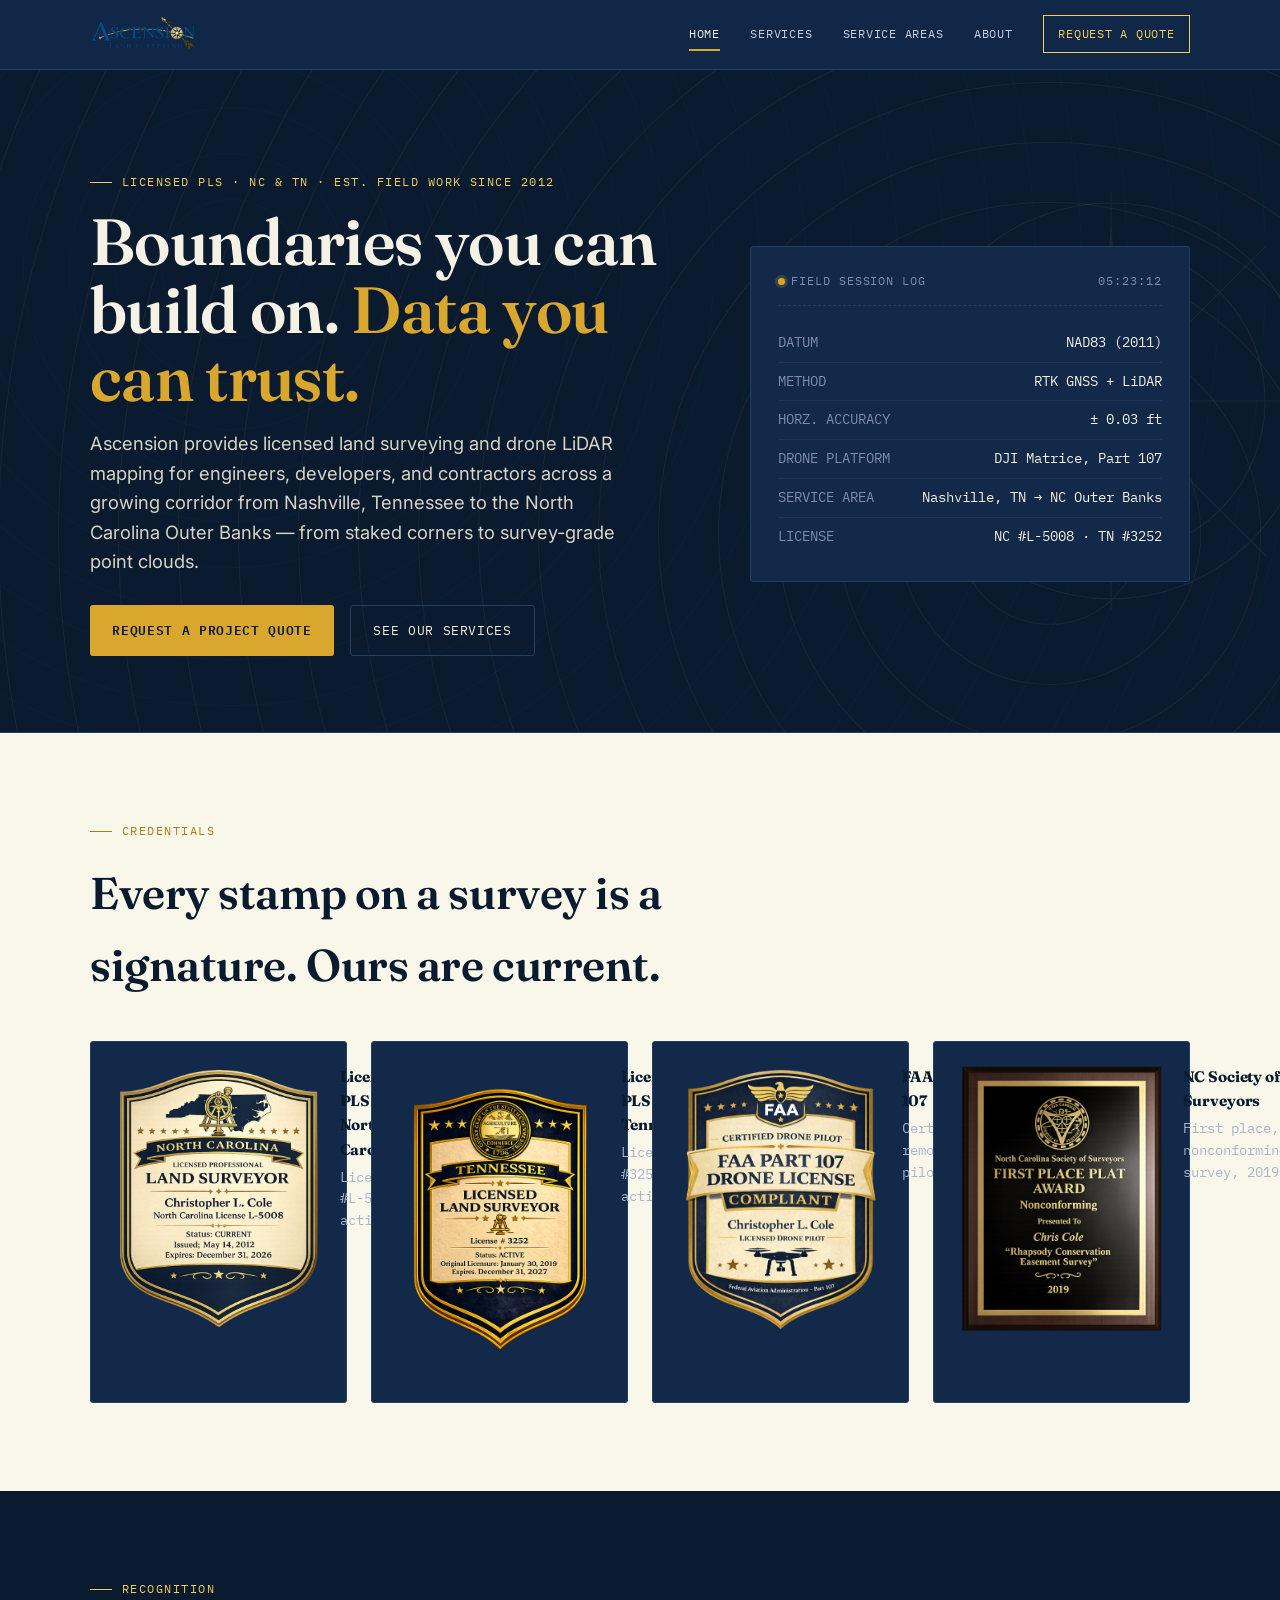
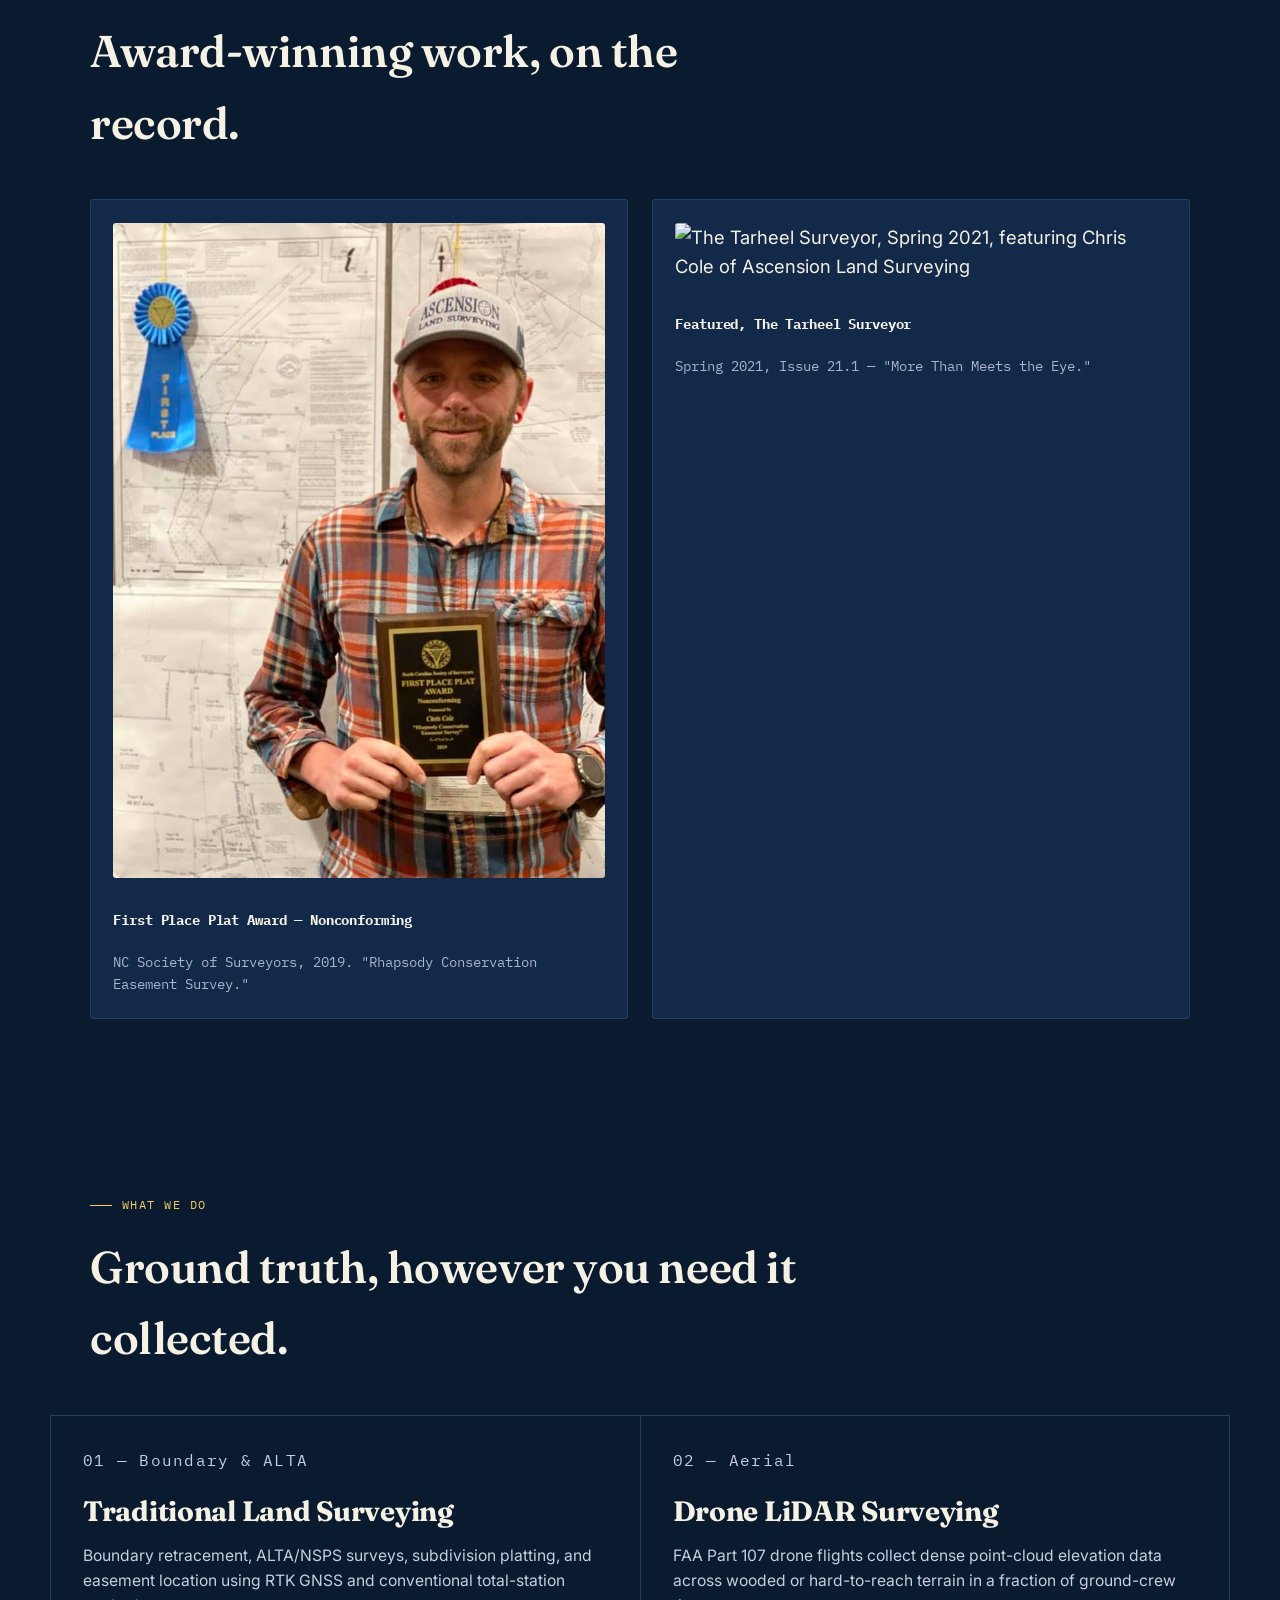
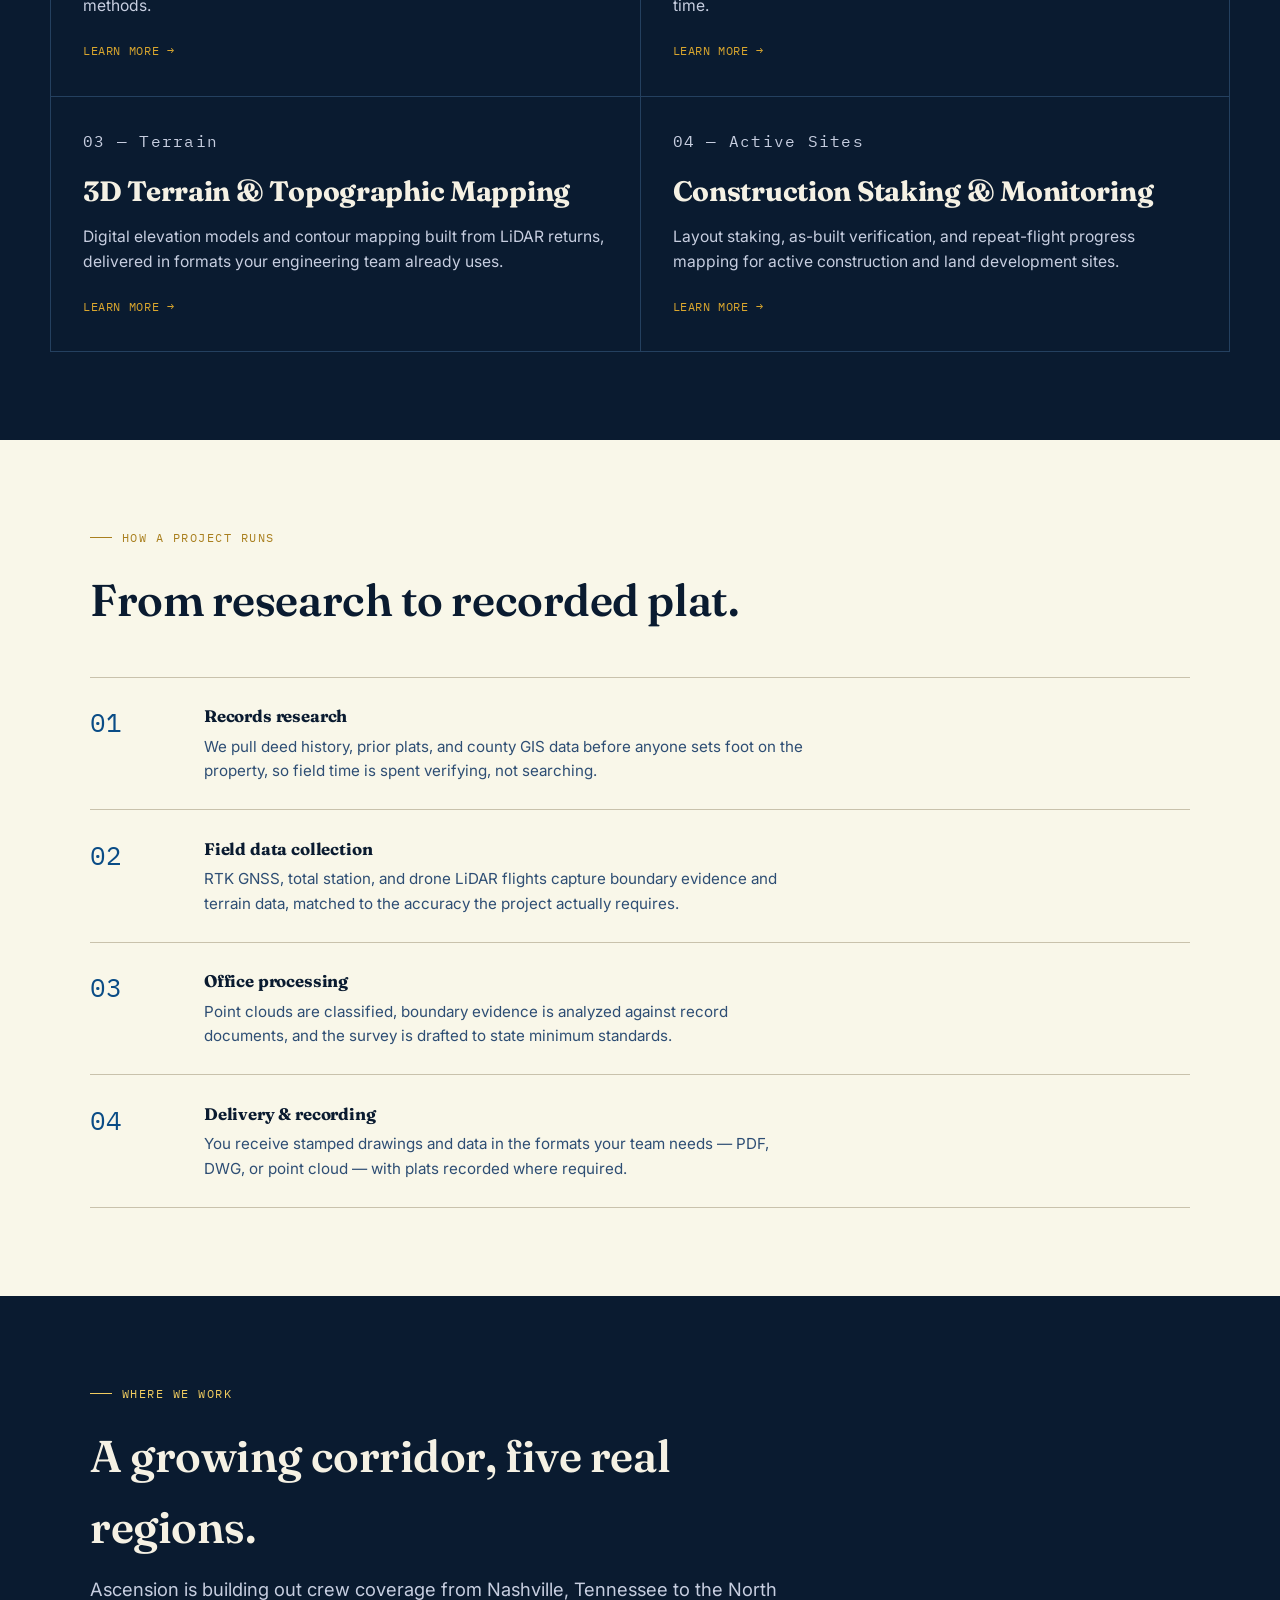
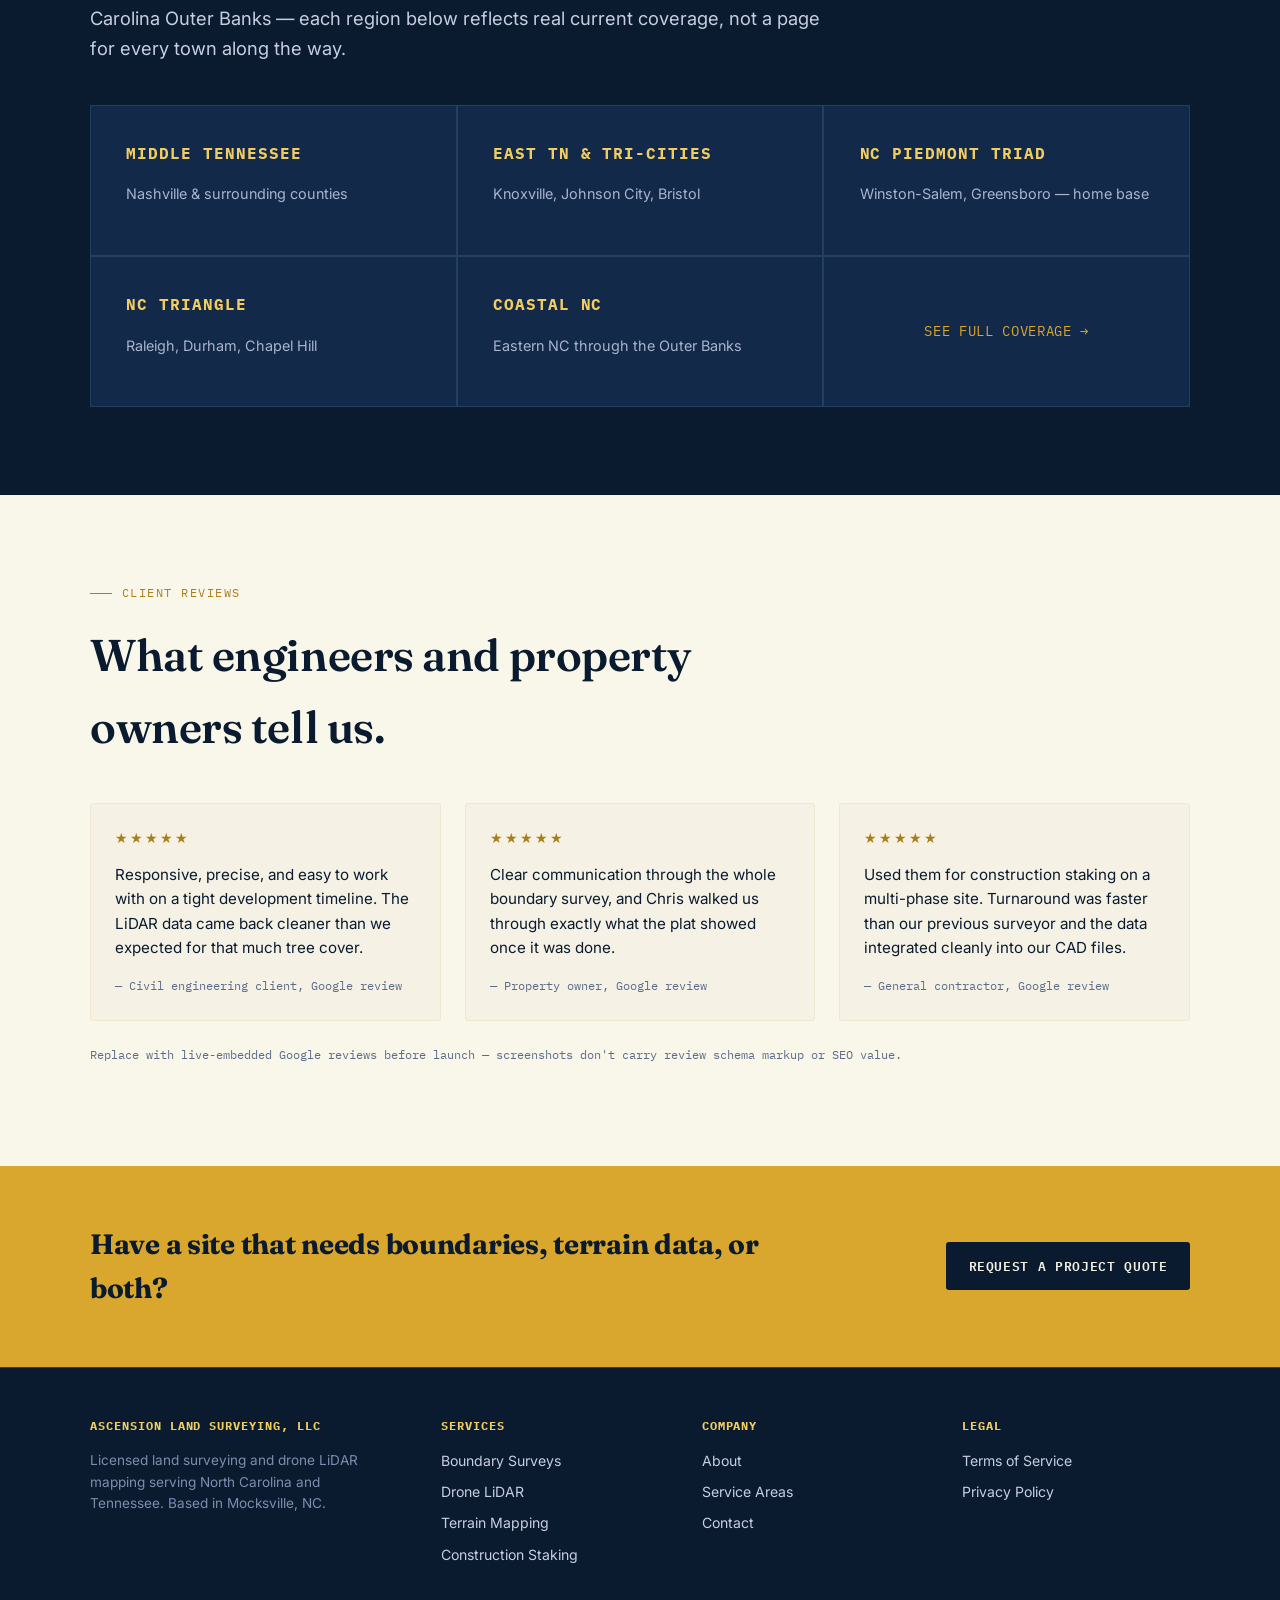
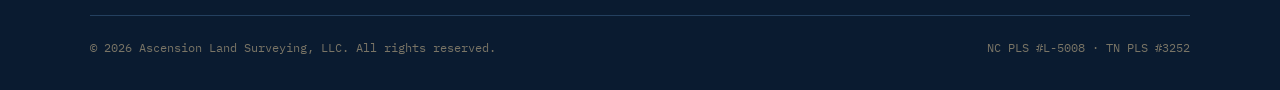
==== index.html @ af7fd388 "Update credential card structure and images" ====
<!DOCTYPE html>
<html lang="en">
<head>
<meta charset="UTF-8">
<meta name="viewport" content="width=device-width, initial-scale=1.0">
<title>Ascension Land Surveying | Licensed Land Surveying &amp; Drone LiDAR Mapping | Nashville to the NC Outer Banks</title>
<meta name="description" content="Licensed land surveying and drone LiDAR mapping across a growing corridor from Nashville, TN to the North Carolina Outer Banks. Boundary surveys, topographic surveys, and construction staking.">
<link rel="canonical" href="https://www.ascension-landsurveying.com/">
<meta property="og:title" content="Ascension Land Surveying">
<meta property="og:description" content="Licensed land surveying and drone LiDAR mapping serving North Carolina and Tennessee.">
<meta property="og:type" content="website">
<link rel="preconnect" href="https://fonts.googleapis.com">
<link href="https://fonts.googleapis.com/css2?family=Fraunces:ital,opsz,wght@0,9..144,500;0,9..144,600;0,9..144,700;1,9..144,500&family=Inter:wght@400;500;600&family=IBM+Plex+Mono:wght@400;500;600&display=swap" rel="stylesheet">
<link rel="icon" type="image/png" href="assets/favicon.png">
<link rel="stylesheet" href="css/styles.css">
<script type="application/ld+json">
{
  "@context": "https://schema.org",
  "@type": "ProfessionalService",
  "name": "Ascension Land Surveying, LLC",
  "image": "https://www.ascension-landsurveying.com/assets/og-image.png",
  "description": "Licensed land surveying and drone LiDAR mapping services for North Carolina and Tennessee.",
  "address": {
    "@type": "PostalAddress",
    "addressLocality": "Mocksville",
    "addressRegion": "NC",
    "addressCountry": "US"
  },
  "areaServed": ["North Carolina", "Tennessee"],
  "url": "https://www.ascension-landsurveying.com/",
  "priceRange": "$$"
}
</script>
</head>
<body>

<header class="site-header">
  <div class="container nav-row">
    <a href="index.html" class="wordmark">
      <img src="assets/logo-wide.png" alt="Ascension Land Surveying" class="disk-logo">
    </a>
    <button class="nav-toggle" aria-expanded="false" aria-controls="main-nav">Menu</button>
    <nav class="main-nav" id="main-nav">
      <a href="index.html" aria-current="page">Home</a>
      <a href="services.html">Services</a>
      <a href="service-areas.html">Service Areas</a>
      <a href="about.html">About</a>
      <a href="contact.html" class="nav-cta">Request a Quote</a>
    </nav>
  </div>
</header>

<main>

  <!-- HERO -->
  <section class="hero">
    <div class="topo-field dense" aria-hidden="true"></div>
    <svg class="compass-mark" width="440" height="440" viewBox="0 0 400 400" aria-hidden="true">
      <circle cx="200" cy="200" r="180" fill="none" stroke="#F1CC60" stroke-width="1"/>
      <circle cx="200" cy="200" r="140" fill="none" stroke="#F1CC60" stroke-width="1"/>
      <g stroke="#F1CC60" stroke-width="1">
        <line x1="200" y1="10" x2="200" y2="390"/>
        <line x1="10" y1="200" x2="390" y2="200"/>
        <line x1="59" y1="59" x2="341" y2="341"/>
        <line x1="341" y1="59" x2="59" y2="341"/>
      </g>
      <path d="M200 40 L214 190 L200 200 L186 190 Z" fill="#F1CC60"/>
      <path d="M200 360 L186 210 L200 200 L214 210 Z" fill="#0A4C86"/>
      <circle cx="200" cy="200" r="8" fill="none" stroke="#F1CC60" stroke-width="2"/>
    </svg>
    <div class="container hero-grid">
      <div>
        <p class="eyebrow-mono">Licensed PLS &middot; NC &amp; TN &middot; Est. field work since 2012</p>
        <h1>Boundaries you can build on. <em>Data you can trust.</em></h1>
        <p class="lede">Ascension provides licensed land surveying and drone LiDAR mapping for engineers, developers, and contractors across a growing corridor from Nashville, Tennessee to the North Carolina Outer Banks &mdash; from staked corners to survey-grade point clouds.</p>
        <div class="hero-actions">
          <a href="contact.html" class="btn btn-primary">Request a Project Quote</a>
          <a href="services.html" class="btn btn-ghost">See Our Services</a>
        </div>
      </div>
      <div class="readout" aria-hidden="true">
        <div class="readout-head">
          <span><span class="readout-dot"></span>Field Session Log</span>
          <span data-readout-time>00:00:00</span>
        </div>
        <div class="readout-row"><span class="k">DATUM</span><span class="v">NAD83 (2011)</span></div>
        <div class="readout-row"><span class="k">METHOD</span><span class="v">RTK GNSS + LiDAR</span></div>
        <div class="readout-row"><span class="k">HORZ. ACCURACY</span><span class="v">&plusmn; 0.03 ft</span></div>
        <div class="readout-row"><span class="k">DRONE PLATFORM</span><span class="v">DJI Matrice, Part 107</span></div>
        <div class="readout-row"><span class="k">SERVICE AREA</span><span class="v">Nashville, TN &rarr; NC Outer Banks</span></div>
        <div class="readout-row"><span class="k">LICENSE</span><span class="v">NC #L-5008 &middot; TN #3252</span></div>
      </div>
    </div>
  </section>

  <!-- CREDENTIALS -->
  <section class="section-paper">
    <div class="container">
      <div class="section-head">
        <p class="eyebrow-mono">Credentials</p>
        <h2>Every stamp on a survey is a signature. Ours are current.</h2>
      </div>
      <div class="cred-row">
        <div class="cred-card cred-card-badge">
          <img class="badge-img-lg" src="assets/badge-nc.png" alt="North Carolina Licensed Professional Land Surveyor badge">
          <div><h3>Licensed PLS &mdash; North Carolina</h3><p>License #L-5008, active</p></div>
        </div>
        <div class="cred-card cred-card-badge">
          <img class="badge-img-lg" src="assets/badge-tn.png" alt="Tennessee Licensed Land Surveyor badge">
          <div><h3>Licensed PLS &mdash; Tennessee</h3><p>License #3252, active</p></div>
        </div>
        <div class="cred-card cred-card-badge">
          <img class="badge-img-lg" src="assets/badge-faa.png" alt="FAA Part 107 Certified Drone Pilot badge">
          <div><h3>FAA Part 107</h3><p>Certified remote pilot</p></div>
        </div>
        <div class="cred-card cred-card-badge">
          <img class="badge-img-lg" src="assets/award-plaque.png" alt="NC Society of Surveyors First Place Plat Award">
          <div><h3>NC Society of Surveyors</h3><p>First place, nonconforming survey, 2019</p></div>
        </div>
      </div>
    </div>
  </section>

  <!-- RECOGNITION (real photos) -->
  <section>
    <div class="container">
      <div class="section-head">
        <p class="eyebrow-mono">Recognition</p>
        <h2>Award-winning work, on the record.</h2>
      </div>
      <div class="cred-row" style="grid-template-columns: 1fr 1fr;">
        <div class="cred-card" style="flex-direction:column; align-items:flex-start;">
          <img src="assets/chris-with-award.jpg" alt="Chris Cole holding the NC Society of Surveyors First Place Plat Award" style="width:100%; border-radius:var(--radius); margin-bottom:1rem;">
          <h3 style="font-family:var(--font-mono); font-size:0.85rem;">First Place Plat Award &mdash; Nonconforming</h3>
          <p>NC Society of Surveyors, 2019. "Rhapsody Conservation Easement Survey."</p>
        </div>
        <div class="cred-card" style="flex-direction:column; align-items:flex-start;">
          <img src="assets/magazine-cover.png" alt="The Tarheel Surveyor, Spring 2021, featuring Chris Cole of Ascension Land Surveying" style="width:100%; border-radius:var(--radius); margin-bottom:1rem;">
          <h3 style="font-family:var(--font-mono); font-size:0.85rem;">Featured, The Tarheel Surveyor</h3>
          <p>Spring 2021, Issue 21.1 &mdash; "More Than Meets the Eye."</p>
        </div>
      </div>
    </div>
  </section>

  <!-- SERVICES -->
  <section id="services">
    <div class="container">
      <div class="section-head">
        <p class="eyebrow-mono">What We Do</p>
        <h2>Ground truth, however you need it collected.</h2>
      </div>
    </div>
    <div class="container" style="padding:0;">
      <div class="svc-grid">
        <article class="svc-card">
          <p class="svc-num">01 &mdash; Boundary &amp; ALTA</p>
          <h3>Traditional Land Surveying</h3>
          <p>Boundary retracement, ALTA/NSPS surveys, subdivision platting, and easement location using RTK GNSS and conventional total-station methods.</p>
          <a href="services.html#boundary">Learn more &rarr;</a>
        </article>
        <article class="svc-card">
          <p class="svc-num">02 &mdash; Aerial</p>
          <h3>Drone LiDAR Surveying</h3>
          <p>FAA Part 107 drone flights collect dense point-cloud elevation data across wooded or hard-to-reach terrain in a fraction of ground-crew time.</p>
          <a href="services.html#lidar">Learn more &rarr;</a>
        </article>
        <article class="svc-card">
          <p class="svc-num">03 &mdash; Terrain</p>
          <h3>3D Terrain &amp; Topographic Mapping</h3>
          <p>Digital elevation models and contour mapping built from LiDAR returns, delivered in formats your engineering team already uses.</p>
          <a href="services.html#terrain">Learn more &rarr;</a>
        </article>
        <article class="svc-card">
          <p class="svc-num">04 &mdash; Active Sites</p>
          <h3>Construction Staking &amp; Monitoring</h3>
          <p>Layout staking, as-built verification, and repeat-flight progress mapping for active construction and land development sites.</p>
          <a href="services.html#construction">Learn more &rarr;</a>
        </article>
      </div>
    </div>
  </section>

  <!-- PROCESS (genuine sequence) -->
  <section class="section-paper">
    <div class="container">
      <div class="section-head">
        <p class="eyebrow-mono">How a Project Runs</p>
        <h2>From research to recorded plat.</h2>
      </div>
      <ol class="process-list" style="color:#0A1B30;">
        <li class="process-item" style="border-color:#C9C2AC;">
          <div style="grid-column:2;"><h3 style="color:#0A1B30;">Records research</h3><p style="color:#2E4E74;">We pull deed history, prior plats, and county GIS data before anyone sets foot on the property, so field time is spent verifying, not searching.</p></div>
        </li>
        <li class="process-item" style="border-color:#C9C2AC;">
          <div style="grid-column:2;"><h3 style="color:#0A1B30;">Field data collection</h3><p style="color:#2E4E74;">RTK GNSS, total station, and drone LiDAR flights capture boundary evidence and terrain data, matched to the accuracy the project actually requires.</p></div>
        </li>
        <li class="process-item" style="border-color:#C9C2AC;">
          <div style="grid-column:2;"><h3 style="color:#0A1B30;">Office processing</h3><p style="color:#2E4E74;">Point clouds are classified, boundary evidence is analyzed against record documents, and the survey is drafted to state minimum standards.</p></div>
        </li>
        <li class="process-item" style="border-color:#C9C2AC;">
          <div style="grid-column:2;"><h3 style="color:#0A1B30;">Delivery &amp; recording</h3><p style="color:#2E4E74;">You receive stamped drawings and data in the formats your team needs &mdash; PDF, DWG, or point cloud &mdash; with plats recorded where required.</p></div>
        </li>
      </ol>
    </div>
  </section>

  <!-- SERVICE AREAS (region-level, not per-city clones) -->
  <section id="areas">
    <div class="container">
      <div class="section-head">
        <p class="eyebrow-mono">Where We Work</p>
        <h2>A growing corridor, five real regions.</h2>
        <p style="color:#C7CEE0; margin-top:0.8rem;">Ascension is building out crew coverage from Nashville, Tennessee to the North Carolina Outer Banks &mdash; each region below reflects real current coverage, not a page for every town along the way.</p>
      </div>
      <div class="area-grid area-grid-6">
        <div class="area-card"><h3>Middle Tennessee</h3><p style="color:#A9B4CE; font-size:0.9rem;">Nashville &amp; surrounding counties</p></div>
        <div class="area-card"><h3>East TN &amp; Tri-Cities</h3><p style="color:#A9B4CE; font-size:0.9rem;">Knoxville, Johnson City, Bristol</p></div>
        <div class="area-card"><h3>NC Piedmont Triad</h3><p style="color:#A9B4CE; font-size:0.9rem;">Winston-Salem, Greensboro &mdash; home base</p></div>
        <div class="area-card"><h3>NC Triangle</h3><p style="color:#A9B4CE; font-size:0.9rem;">Raleigh, Durham, Chapel Hill</p></div>
        <div class="area-card"><h3>Coastal NC</h3><p style="color:#A9B4CE; font-size:0.9rem;">Eastern NC through the Outer Banks</p></div>
        <a href="service-areas.html" class="area-card" style="display:flex; align-items:center; justify-content:center; text-decoration:none; color:var(--orange);"><span style="font-family:var(--font-mono); font-size:0.85rem; text-transform:uppercase; letter-spacing:0.05em;">See full coverage &rarr;</span></a>
      </div>
    </div>
  </section>

  <!-- REVIEWS -->
  <section class="section-paper">
    <div class="container">
      <div class="section-head">
        <p class="eyebrow-mono">Client Reviews</p>
        <h2>What engineers and property owners tell us.</h2>
      </div>
      <div class="review-grid">
        <div class="review-card">
          <div class="review-stars">&#9733;&#9733;&#9733;&#9733;&#9733;</div>
          <p>Responsive, precise, and easy to work with on a tight development timeline. The LiDAR data came back cleaner than we expected for that much tree cover.</p>
          <div class="review-attr">&mdash; Civil engineering client, Google review</div>
        </div>
        <div class="review-card">
          <div class="review-stars">&#9733;&#9733;&#9733;&#9733;&#9733;</div>
          <p>Clear communication through the whole boundary survey, and Chris walked us through exactly what the plat showed once it was done.</p>
          <div class="review-attr">&mdash; Property owner, Google review</div>
        </div>
        <div class="review-card">
          <div class="review-stars">&#9733;&#9733;&#9733;&#9733;&#9733;</div>
          <p>Used them for construction staking on a multi-phase site. Turnaround was faster than our previous surveyor and the data integrated cleanly into our CAD files.</p>
          <div class="review-attr">&mdash; General contractor, Google review</div>
        </div>
      </div>
      <p class="form-note" style="color:#5A6B8C; margin-top:1.5rem;">Replace with live-embedded Google reviews before launch &mdash; screenshots don't carry review schema markup or SEO value.</p>
    </div>
  </section>

  <!-- CTA -->
  <section class="cta-band">
    <div class="container cta-row">
      <h2>Have a site that needs boundaries, terrain data, or both?</h2>
      <a href="contact.html" class="btn btn-primary">Request a Project Quote</a>
    </div>
  </section>

</main>

<footer class="site-footer">
  <div class="container">
    <div class="footer-grid">
      <div class="footer-col">
        <h4>Ascension Land Surveying, LLC</h4>
        <p style="color:#7E8CAD; font-size:0.85rem; max-width:32ch;">Licensed land surveying and drone LiDAR mapping serving North Carolina and Tennessee. Based in Mocksville, NC.</p>
      </div>
      <div class="footer-col">
        <h4>Services</h4>
        <a href="services.html#boundary">Boundary Surveys</a>
        <a href="services.html#lidar">Drone LiDAR</a>
        <a href="services.html#terrain">Terrain Mapping</a>
        <a href="services.html#construction">Construction Staking</a>
      </div>
      <div class="footer-col">
        <h4>Company</h4>
        <a href="about.html">About</a>
        <a href="service-areas.html">Service Areas</a>
        <a href="contact.html">Contact</a>
      </div>
      <div class="footer-col">
        <h4>Legal</h4>
        <a href="#">Terms of Service</a>
        <a href="#">Privacy Policy</a>
      </div>
    </div>
    <div class="footer-bottom">
      <span>&copy; 2026 Ascension Land Surveying, LLC. All rights reserved.</span>
      <span>NC PLS #L-5008 &middot; TN PLS #3252</span>
    </div>
  </div>
</footer>

<script src="js/main.js"></script>
</body>
</html>
---- css/styles.css ----
/* ==========================================================================
   Ascension Land Surveying — Design Tokens
   ========================================================================== */
:root{
  --ink: #0A1B30;
  --ink-soft: #12294A;
  --slate: #2E4E74;
  --paper: #F9F7E9;
  --paper-dim: #EFE8D2;
  --line: #24405F;
  --orange: #D9A62E;
  --orange-dim: #A97F1E;
  --brass: #0A4C86;
  --brass-bright: #F1CC60;
  --ok-white: #F5F1E4;

  --font-display: "Fraunces", Georgia, serif;
  --font-body: "Inter", "Helvetica Neue", Arial, sans-serif;
  --font-mono: "IBM Plex Mono", "Courier New", monospace;

  --step-8: clamp(2.6rem, 2rem + 2.6vw, 4.6rem);
  --step-6: clamp(1.9rem, 1.5rem + 1.6vw, 2.9rem);
  --step-4: clamp(1.35rem, 1.15rem + 0.8vw, 1.75rem);
  --step-2: clamp(1.05rem, 1rem + 0.2vw, 1.15rem);
  --step-1: 0.95rem;
  --step-0: 0.85rem;

  --container: 1180px;
  --radius: 3px;
}

*, *::before, *::after{ box-sizing: border-box; }
html{ scroll-behavior: smooth; }
body{
  margin: 0;
  background: var(--ink);
  color: var(--ok-white);
  font-family: var(--font-body);
  font-size: var(--step-2);
  line-height: 1.6;
  -webkit-font-smoothing: antialiased;
}
img{ max-width: 100%; display: block; }
a{ color: inherit; }
h1,h2,h3,h4{ font-family: var(--font-display); margin: 0; letter-spacing: -0.01em; }
p{ margin: 0 0 1em; }
.container{ max-width: var(--container); margin-inline: auto; padding-inline: clamp(1.25rem, 4vw, 2.5rem); }

@media (prefers-reduced-motion: reduce){
  *{ animation-duration: 0.001ms !important; animation-iteration-count: 1 !important; transition-duration: 0.001ms !important; scroll-behavior: auto !important; }
}

/* Focus visibility */
a:focus-visible, button:focus-visible, input:focus-visible, textarea:focus-visible{
  outline: 2px solid var(--orange);
  outline-offset: 3px;
}

/* ==========================================================================
   Topographic backdrop (literal to the subject: elevation contour data)
   ========================================================================== */
.topo-field{
  position: absolute; inset: 0;
  background-image: repeating-radial-gradient(circle at 18% 30%, transparent 0, transparent 34px, rgba(10,76,134,0.10) 35px, transparent 36px, transparent 70px);
  pointer-events: none;
}
.topo-field.dense{
  background-image:
    repeating-radial-gradient(circle at 18% 30%, transparent 0, transparent 22px, rgba(10,76,134,0.08) 23px, transparent 24px, transparent 46px),
    repeating-radial-gradient(circle at 82% 70%, transparent 0, transparent 30px, rgba(217,166,46,0.08) 31px, transparent 32px, transparent 60px);
}

.compass-mark{
  position: absolute;
  top: 50%; right: -4%;
  width: 440px; height: 440px;
  transform: translateY(-50%);
  opacity: 0.07;
  pointer-events: none;
  z-index: 0;
}
@media (max-width: 900px){ .compass-mark{ width: 260px; height: 260px; right: -12%; opacity: 0.05; } }
@media (prefers-reduced-motion: no-preference){
  .compass-mark{ animation: compass-drift 90s linear infinite; }
}
@keyframes compass-drift{
  from{ transform: translateY(-50%) rotate(0deg); }
  to{ transform: translateY(-50%) rotate(360deg); }
}

/* ==========================================================================
   Header / Nav
   ========================================================================== */
.site-header{
  position: sticky; top: 0; z-index: 50;
  background: rgba(18,41,74,0.92);
  backdrop-filter: blur(8px);
  border-bottom: 1px solid var(--line);
}
.nav-row{
  display: flex; align-items: center; justify-content: space-between;
  padding-block: 0.9rem;
}
.wordmark{
  font-family: var(--font-display);
  font-weight: 700;
  font-size: 1.1rem;
  letter-spacing: 0.02em;
  display: flex; align-items: center; gap: 0.6rem;
  text-decoration: none;
}
.wordmark .disk{ width: 28px; height: 28px; flex-shrink: 0; }
.wordmark .disk-logo{ height: 40px; width: auto; flex-shrink: 0; }
.wordmark .co{ color: var(--brass-bright); font-weight: 400; font-size: 0.7em; letter-spacing: 0.08em; text-transform: uppercase; margin-left: 0.15rem; }

.main-nav{ display: flex; gap: 1.9rem; align-items: center; }
.main-nav a{
  text-decoration: none;
  font-family: var(--font-mono);
  font-size: 0.78rem;
  letter-spacing: 0.06em;
  text-transform: uppercase;
  color: #C7CEE0;
  position: relative;
  padding-block: 0.3rem;
}
.main-nav a:hover, .main-nav a[aria-current="page"]{ color: var(--ok-white); }
.main-nav a[aria-current="page"]::after{
  content: ""; position: absolute; left: 0; right: 0; bottom: -2px; height: 2px; background: var(--orange);
}
.nav-cta{
  font-family: var(--font-mono) !important;
  border: 1px solid var(--brass-bright);
  padding: 0.5rem 0.9rem !important;
  color: var(--brass-bright) !important;
}
.nav-cta:hover{ background: var(--brass-bright); color: var(--ink) !important; }
.nav-toggle{ display: none; }

@media (max-width: 860px){
  .main-nav{
    position: fixed; inset: 60px 0 0 0; background: var(--ink);
    flex-direction: column; align-items: flex-start; padding: 2rem 1.5rem;
    gap: 1.4rem; transform: translateX(100%); transition: transform 0.25s ease;
    overflow-y: auto;
  }
  .main-nav.open{ transform: translateX(0); }
  .nav-toggle{
    display: block; background: none; border: 1px solid var(--line); color: var(--ok-white);
    font-family: var(--font-mono); padding: 0.4rem 0.7rem; border-radius: var(--radius);
  }
}

/* ==========================================================================
   Benchmark disk — signature element
   ========================================================================== */
.disk{
  border-radius: 50%;
  display: grid; place-items: center;
}

/* ==========================================================================
   Hero
   ========================================================================== */
.hero{
  position: relative;
  padding-block: clamp(3.5rem, 8vw, 7rem) clamp(3rem, 6vw, 5rem);
  overflow: hidden;
  border-bottom: 1px solid var(--line);
}
.hero-grid{
  position: relative; z-index: 1;
  display: grid; grid-template-columns: 1.15fr 0.85fr; gap: clamp(2rem, 5vw, 4rem);
  align-items: center;
}
@media (max-width: 900px){ .hero-grid{ grid-template-columns: 1fr; } }

.eyebrow-mono{
  font-family: var(--font-mono); font-size: 0.78rem; letter-spacing: 0.12em; text-transform: uppercase;
  color: var(--brass-bright); margin-bottom: 1rem; display: flex; align-items: center; gap: 0.6rem;
}
.eyebrow-mono::before{ content: ""; width: 22px; height: 1px; background: var(--brass-bright); display: inline-block; }

.hero h1{
  font-size: var(--step-8);
  line-height: 1.04;
  font-weight: 600;
  margin-bottom: 1.1rem;
}
.hero h1 em{ font-style: normal; color: var(--orange); }
.hero .lede{ font-family: var(--font-body); font-size: 1.15rem; color: #D8D3C4; max-width: 46ch; margin-bottom: 1.8rem; }

.hero-actions{ display: flex; gap: 1rem; flex-wrap: wrap; }

.btn{
  font-family: var(--font-mono); font-size: 0.82rem; letter-spacing: 0.05em; text-transform: uppercase;
  text-decoration: none; padding: 0.85rem 1.4rem; border-radius: var(--radius);
  display: inline-flex; align-items: center; gap: 0.5rem; transition: transform 0.15s ease, background 0.15s ease;
}
.btn-primary{ background: var(--orange); color: var(--ink); font-weight: 600; }
.btn-primary:hover{ background: #F0693C; transform: translateY(-1px); }
.btn-ghost{ border: 1px solid var(--line); color: var(--ok-white); }
.btn-ghost:hover{ border-color: var(--brass-bright); color: var(--brass-bright); }

/* Coordinate readout card — literal survey data, not decorative stat block */
.readout{
  position: relative; z-index: 1;
  background: var(--ink-soft); border: 1px solid var(--line); border-radius: var(--radius);
  padding: 1.6rem 1.7rem;
  font-family: var(--font-mono);
}
.readout-head{ display: flex; justify-content: space-between; align-items: center; margin-bottom: 1.1rem; padding-bottom: 0.9rem; border-bottom: 1px dashed var(--line); }
.readout-head span{ font-size: 0.72rem; letter-spacing: 0.08em; text-transform: uppercase; color: #7E8CAD; }
.readout-dot{ width: 7px; height: 7px; border-radius: 50%; background: var(--orange); display: inline-block; margin-right: 0.4rem; box-shadow: 0 0 0 3px rgba(217,166,46,0.22); }
.readout-row{ display: flex; justify-content: space-between; padding-block: 0.5rem; font-size: 0.85rem; border-bottom: 1px solid rgba(255,255,255,0.05); }
.readout-row:last-child{ border-bottom: none; }
.readout-row .k{ color: #7E8CAD; }
.readout-row .v{ color: var(--ok-white); }

/* ==========================================================================
   Section rhythm
   ========================================================================== */
section{ padding-block: clamp(3rem, 7vw, 5.5rem); }
.section-paper{ background: var(--paper); color: var(--ink); }
.section-head{ max-width: 62ch; margin-bottom: 2.6rem; }
.section-head h2{ font-size: var(--step-6); font-weight: 600; margin-bottom: 0.7rem; }
.section-paper .eyebrow-mono{ color: var(--orange-dim); }
.section-paper .eyebrow-mono::before{ background: var(--orange-dim); }

/* ==========================================================================
   Credentials — benchmark disk row
   ========================================================================== */
.cred-row{
  display: grid; grid-template-columns: repeat(4, 1fr); gap: 1.5rem;
}
@media (max-width: 900px){ .cred-row{ grid-template-columns: repeat(2, 1fr); } }
@media (max-width: 520px){ .cred-row{ grid-template-columns: 1fr; } }
.cred-card{
  border: 1px solid var(--line); border-radius: var(--radius); padding: 1.4rem;
  display: flex; gap: 1rem; align-items: flex-start;
  background: var(--ink-soft);
}
.cred-card .disk{ width: 46px; height: 46px; flex-shrink: 0; }
.cred-card .badge-img{ width: 52px; height: auto; object-fit: contain; }
.cred-card h3{ font-size: 0.95rem; margin-bottom: 0.3rem; }
.cred-card p{ font-size: 0.85rem; color: #A9B4CE; margin: 0; font-family: var(--font-mono); }

/* ==========================================================================
   Services
   ========================================================================== */
.svc-grid{ display: grid; grid-template-columns: repeat(2, 1fr); gap: 1px; background: var(--line); border: 1px solid var(--line); }
@media (max-width: 760px){ .svc-grid{ grid-template-columns: 1fr; } }
.svc-card{ background: var(--ink); padding: 2rem; }
.section-paper .svc-card{ background: var(--paper); }
.svc-num{ font-family: var(--font-mono); font-size: 0.78rem; color: var(--brass-bright); letter-spacing: 0.08em; }
.section-paper .svc-num{ color: var(--orange-dim); }
.svc-card h3{ font-size: var(--step-4); margin-block: 0.6rem 0.6rem; }
.svc-card p{ color: #C7CEE0; font-size: 0.98rem; }
.section-paper .svc-card p{ color: #2E4E74; }
.svc-card a{ font-family: var(--font-mono); font-size: 0.78rem; text-decoration: none; color: var(--orange); text-transform: uppercase; letter-spacing: 0.05em; }

/* ==========================================================================
   Process — genuine sequence, numbering earns its keep here
   ========================================================================== */
.process-list{ list-style: none; margin: 0; padding: 0; counter-reset: step; }
.process-item{
  counter-increment: step;
  display: grid; grid-template-columns: 90px 1fr; gap: 1.5rem;
  padding-block: 1.6rem; border-top: 1px solid var(--line);
}
.process-item:last-child{ border-bottom: 1px solid var(--line); }
.process-item::before{
  content: counter(step, decimal-leading-zero);
  grid-column: 1; grid-row: 1;
  font-family: var(--font-mono); font-size: 1.6rem; color: var(--brass);
}
.process-item h3{ font-size: 1.05rem; margin-bottom: 0.3rem; }
.process-item p{ margin: 0; color: #C7CEE0; font-size: 0.95rem; max-width: 60ch; }

/* ==========================================================================
   Service areas (state-level only — deliberately not per-city clones)
   ========================================================================== */
.area-grid{ display: grid; grid-template-columns: 1fr 1fr; gap: 2px; background: var(--line); border: 1px solid var(--line); }
@media (max-width: 760px){ .area-grid{ grid-template-columns: 1fr; } }
.area-grid-6{ grid-template-columns: repeat(3, 1fr); }
@media (max-width: 900px){ .area-grid-6{ grid-template-columns: repeat(2, 1fr); } }
@media (max-width: 560px){ .area-grid-6{ grid-template-columns: 1fr; } }
.area-card{ background: var(--ink-soft); padding: 2.2rem; }
.area-card h3{ font-family: var(--font-mono); font-size: 1rem; letter-spacing: 0.06em; text-transform: uppercase; color: var(--brass-bright); margin-bottom: 1rem; }
.area-card ul{ margin: 1rem 0 0; padding-left: 1.1rem; color: #C7CEE0; font-size: 0.92rem; }
.area-card li{ margin-bottom: 0.4rem; }

/* ==========================================================================
   Reviews
   ========================================================================== */
.review-grid{ display: grid; grid-template-columns: repeat(3, 1fr); gap: 1.5rem; }
@media (max-width: 900px){ .review-grid{ grid-template-columns: 1fr; } }
.review-card{ border: 1px solid var(--paper-dim); border-radius: var(--radius); padding: 1.5rem; background: var(--ok-white); }
.review-stars{ font-family: var(--font-mono); color: var(--orange-dim); font-size: 0.85rem; margin-bottom: 0.8rem; letter-spacing: 0.15em; }
.review-card p{ font-size: 0.95rem; color: #0A1B30; }
.review-attr{ font-family: var(--font-mono); font-size: 0.78rem; color: #5A6B8C; margin-top: 1rem; }

/* ==========================================================================
   CTA band
   ========================================================================== */
.cta-band{
  background: var(--orange);
  color: var(--ink);
  padding-block: clamp(2.5rem, 5vw, 3.5rem);
}
.cta-row{ display: flex; align-items: center; justify-content: space-between; gap: 2rem; flex-wrap: wrap; }
.cta-row h2{ font-size: var(--step-4); max-width: 34ch; }
.cta-band .btn-primary{ background: var(--ink); color: var(--ok-white); }
.cta-band .btn-primary:hover{ background: #0d1012; }

/* ==========================================================================
   Footer
   ========================================================================== */
.site-footer{ border-top: 1px solid var(--line); padding-block: 3rem 2rem; }
.footer-grid{ display: grid; grid-template-columns: 1.4fr 1fr 1fr 1fr; gap: 2rem; margin-bottom: 2.5rem; }
@media (max-width: 760px){ .footer-grid{ grid-template-columns: 1fr 1fr; } }
.footer-col h4{ font-family: var(--font-mono); font-size: 0.75rem; text-transform: uppercase; letter-spacing: 0.08em; color: var(--brass-bright); margin-bottom: 0.9rem; }
.footer-col a{ display: block; text-decoration: none; color: #C7CEE0; font-size: 0.88rem; margin-bottom: 0.55rem; }
.footer-col a:hover{ color: var(--ok-white); }
.footer-bottom{ display: flex; justify-content: space-between; flex-wrap: wrap; gap: 0.8rem; font-family: var(--font-mono); font-size: 0.75rem; color: #7A7566; border-top: 1px solid var(--line); padding-top: 1.4rem; }

/* ==========================================================================
   Inner page hero (services / areas / contact)
   ========================================================================== */
.page-hero{ padding-block: clamp(2.8rem, 6vw, 4.5rem); border-bottom: 1px solid var(--line); position: relative; overflow: hidden; }
.page-hero h1{ font-size: var(--step-6); max-width: 22ch; }
.page-hero .lede{ max-width: 60ch; color: #C7CEE0; margin-top: 0.8rem; }

/* Contact form */
.contact-grid{ display: grid; grid-template-columns: 1fr 1fr; gap: 3rem; }
@media (max-width: 860px){ .contact-grid{ grid-template-columns: 1fr; } }
.field{ margin-bottom: 1.2rem; }
.field label{ display: block; font-family: var(--font-mono); font-size: 0.75rem; text-transform: uppercase; letter-spacing: 0.06em; color: var(--brass-bright); margin-bottom: 0.5rem; }
.field input, .field textarea, .field select{
  width: 100%; background: var(--ink-soft); border: 1px solid var(--line); color: var(--ok-white);
  padding: 0.75rem 0.9rem; border-radius: var(--radius); font-family: var(--font-body); font-size: 0.98rem;
}
.field textarea{ resize: vertical; min-height: 110px; }
.field input:focus, .field textarea:focus, .field select:focus{ border-color: var(--orange); }
.form-note{ font-family: var(--font-mono); font-size: 0.78rem; color: #7E8CAD; margin-top: 1rem; }

.contact-side{ font-family: var(--font-mono); font-size: 0.9rem; }
.contact-side .disk{ width: 60px; height: 60px; margin-bottom: 1.2rem; }
.contact-side dt{ color: #7E8CAD; font-size: 0.75rem; text-transform: uppercase; letter-spacing: 0.06em; margin-top: 1.2rem; }
.contact-side dd{ margin: 0.3rem 0 0; color: var(--ok-white); font-size: 1rem; }
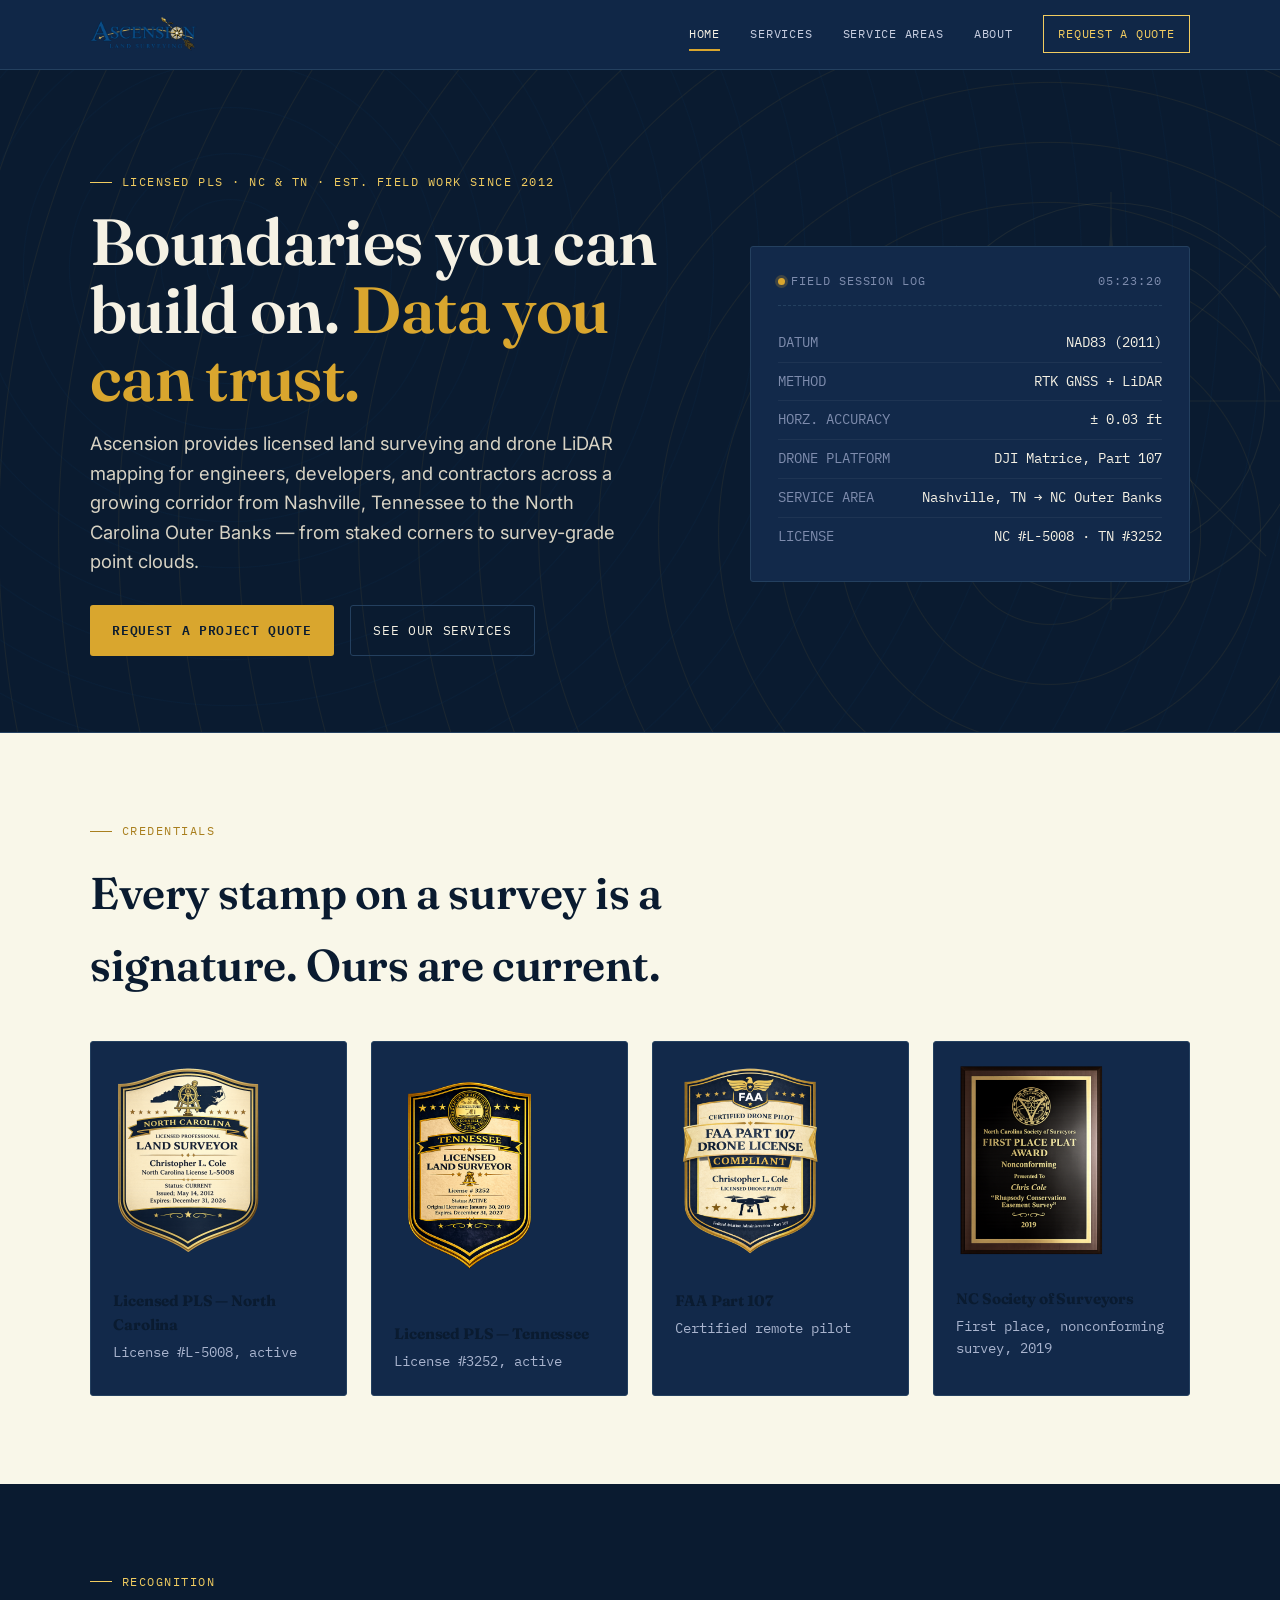
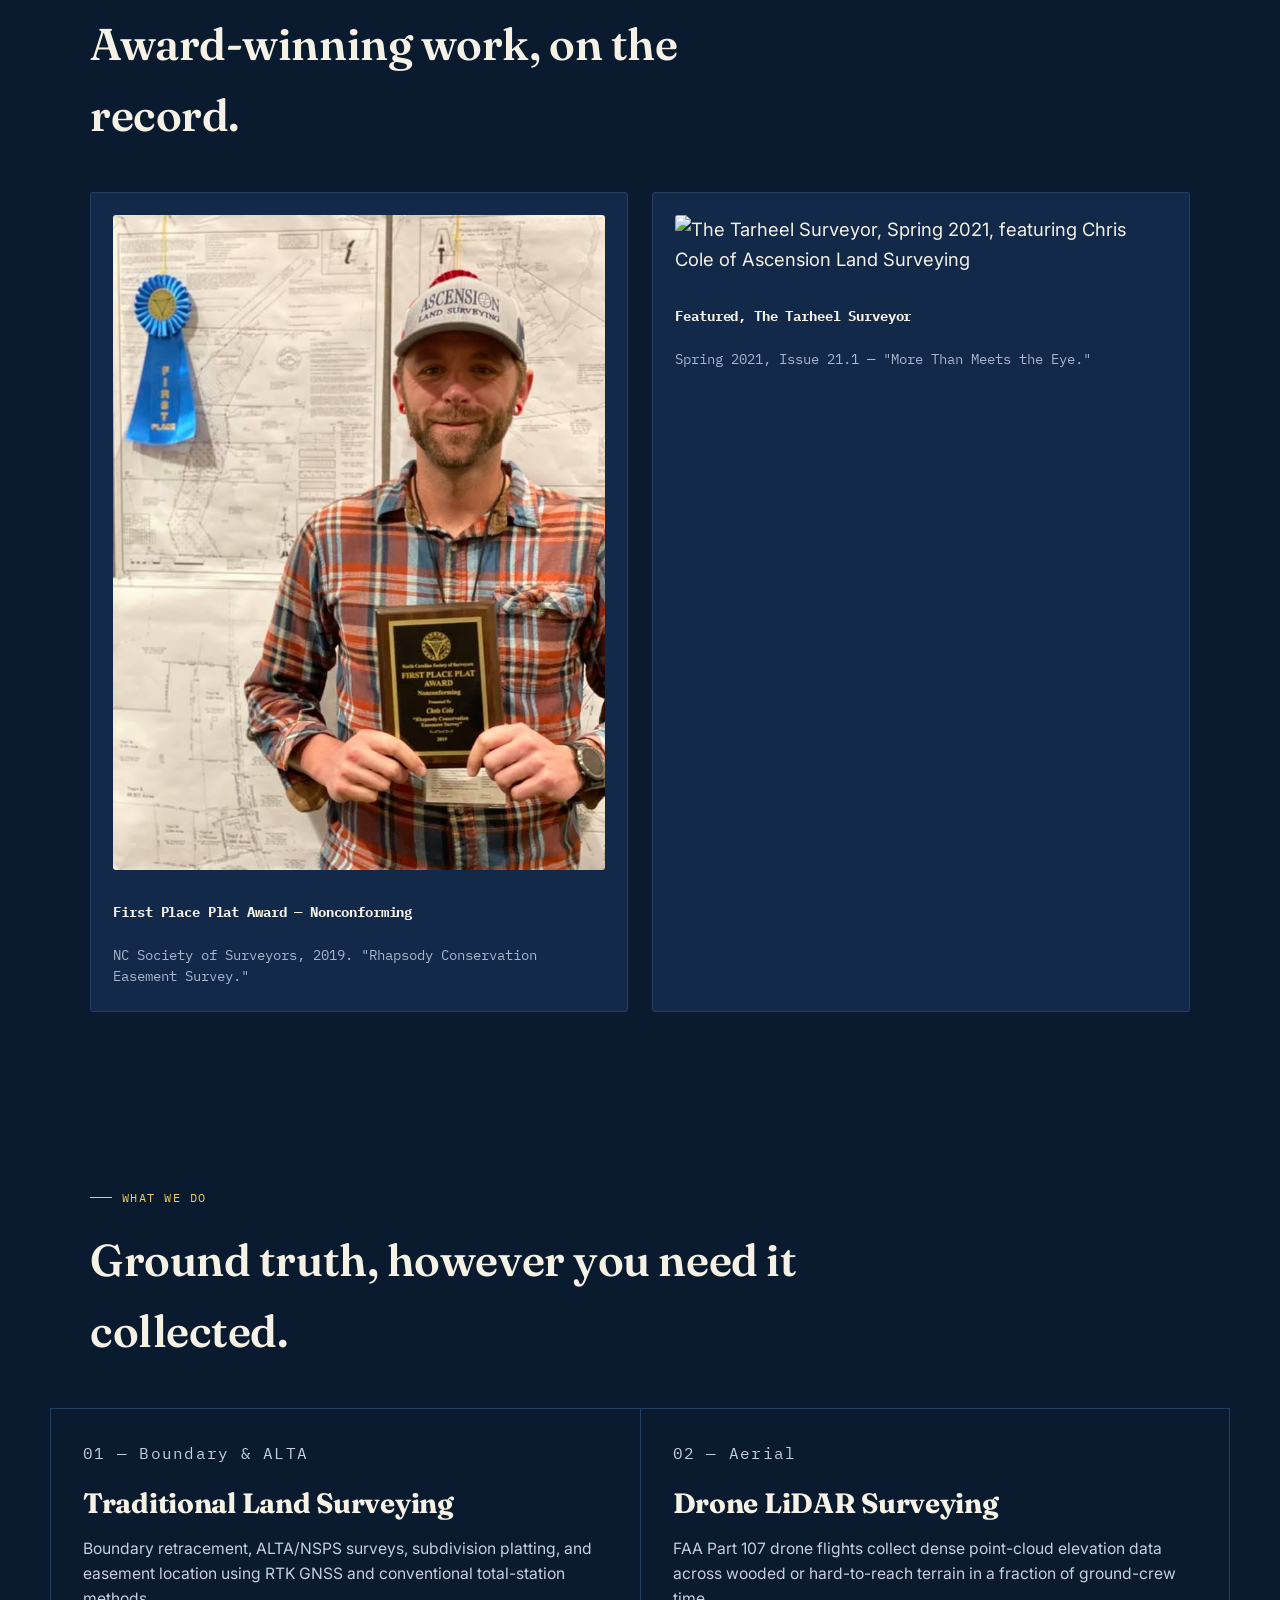
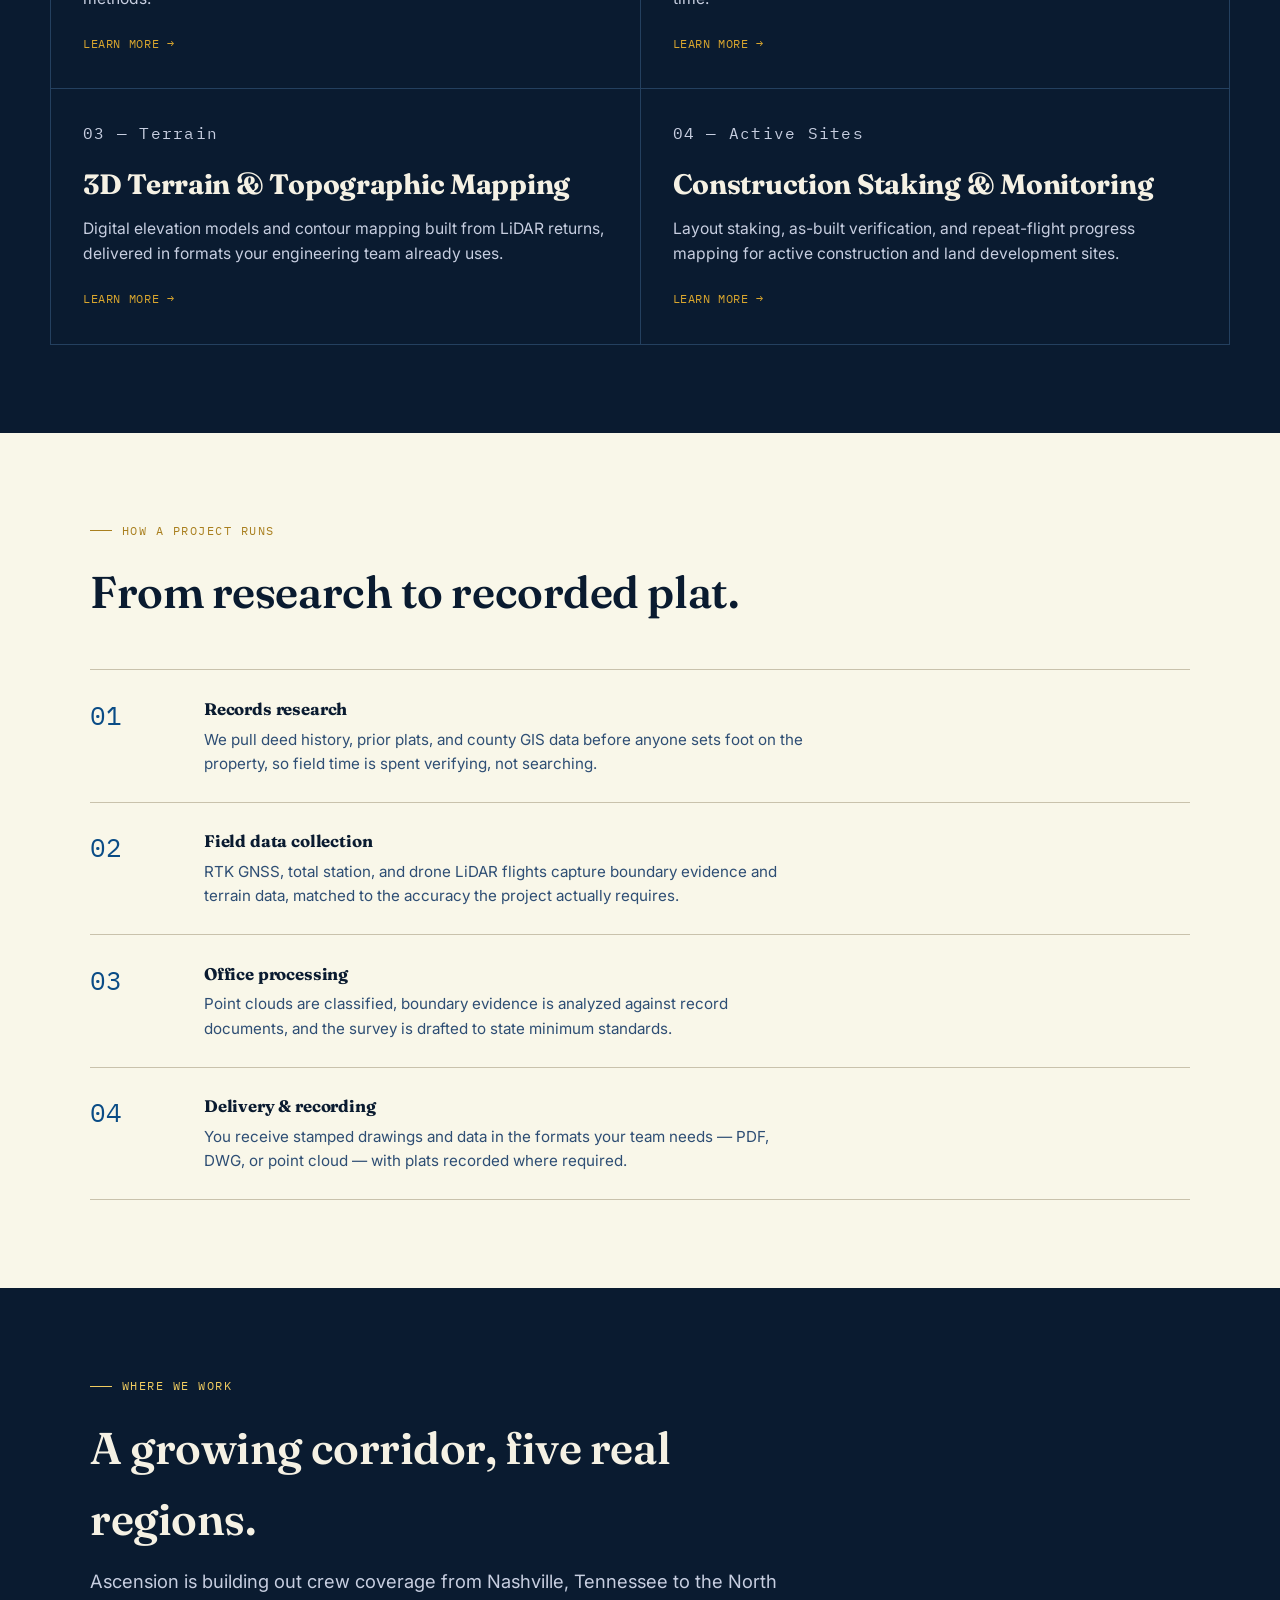
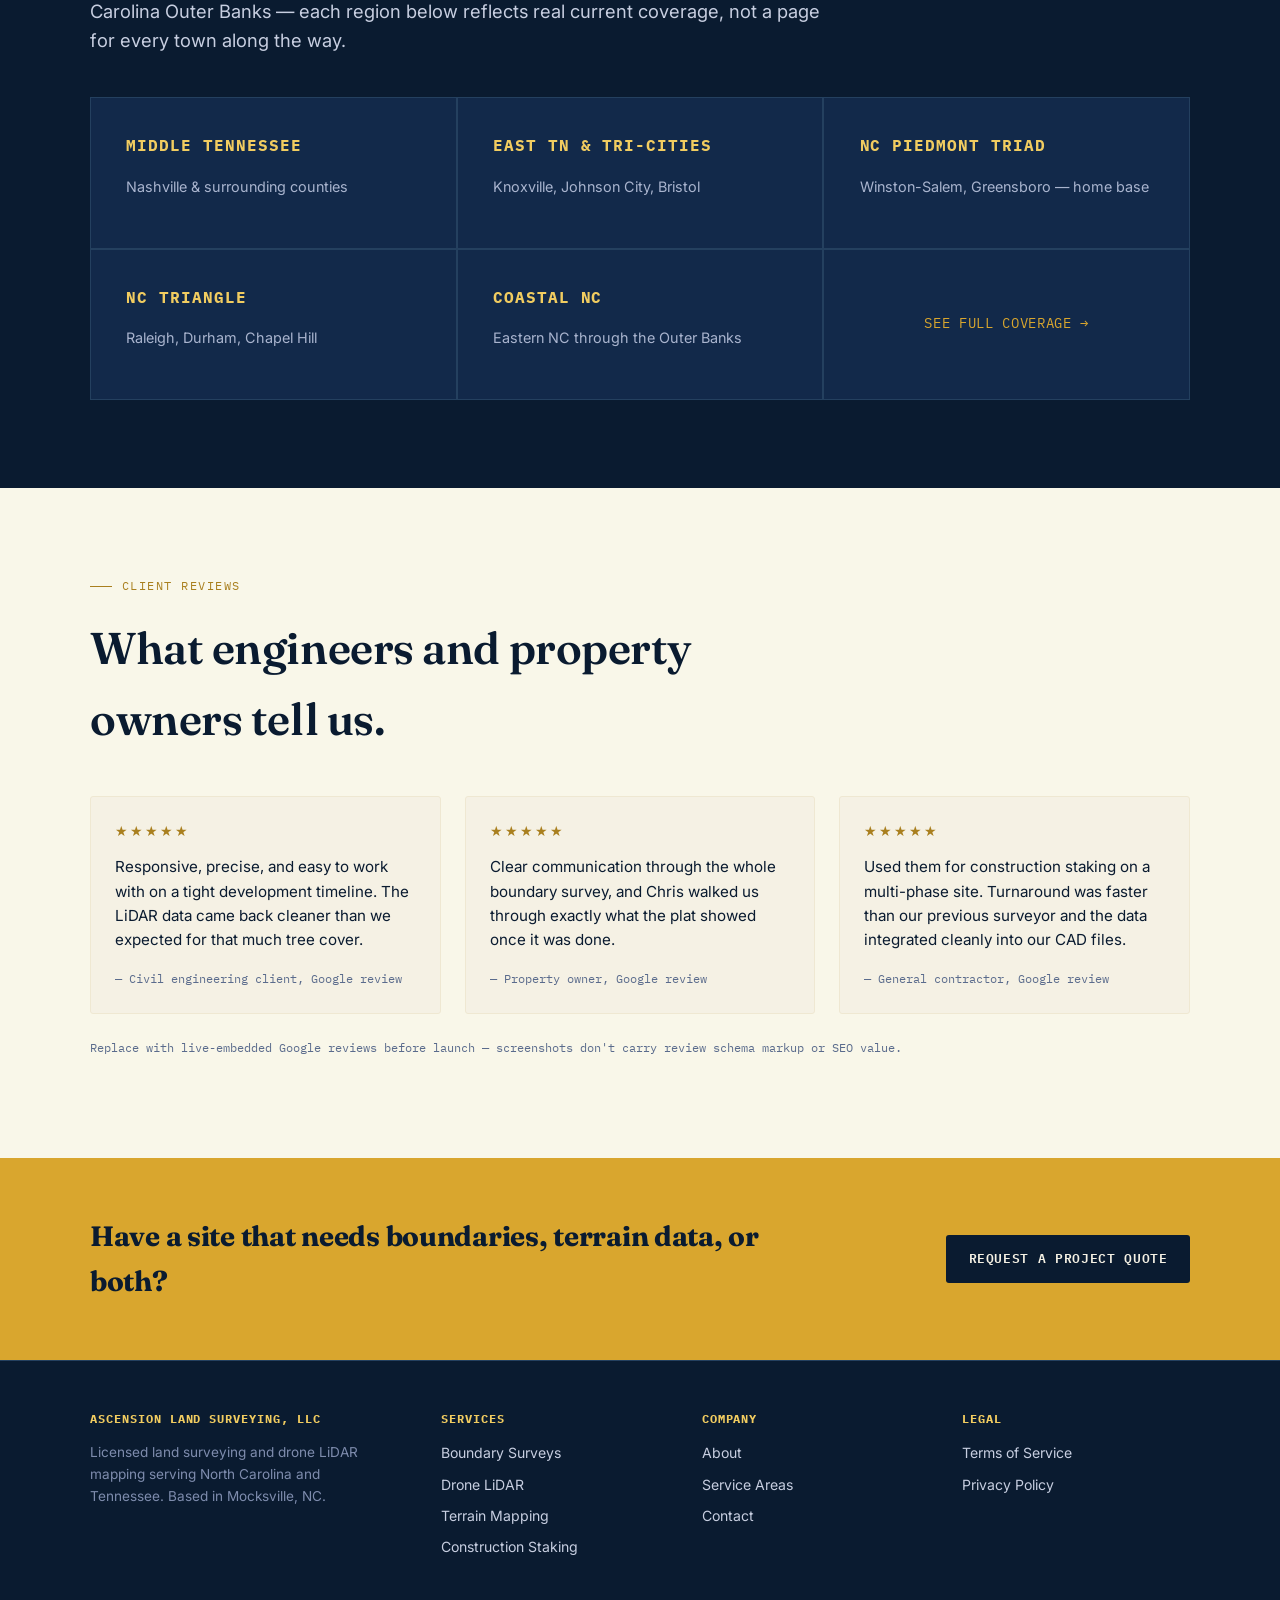
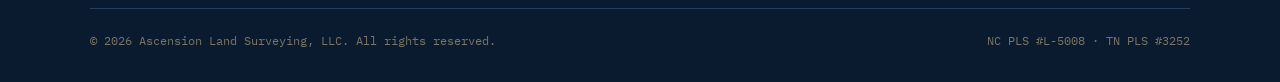
==== commit 255a7546: "Refactor credential card layout in index.html Updated credential card layout to improve styling and " ====
--- a/index.html
+++ b/index.html
@@ -101,20 +101,20 @@
         <h2>Every stamp on a survey is a signature. Ours are current.</h2>
       </div>
       <div class="cred-row">
-        <div class="cred-card cred-card-badge">
-          <img class="badge-img-lg" src="assets/badge-nc.png" alt="North Carolina Licensed Professional Land Surveyor badge">
+        <div class="cred-card cred-card-badge" style="flex-direction:column; align-items:flex-start;">
+          <img class="badge-img-lg" src="assets/badge-nc.png" alt="North Carolina Licensed Professional Land Surveyor badge" style="width:100%; max-width:150px; height:auto; margin-bottom:1rem;">
           <div><h3>Licensed PLS &mdash; North Carolina</h3><p>License #L-5008, active</p></div>
         </div>
-        <div class="cred-card cred-card-badge">
-          <img class="badge-img-lg" src="assets/badge-tn.png" alt="Tennessee Licensed Land Surveyor badge">
+        <div class="cred-card cred-card-badge" style="flex-direction:column; align-items:flex-start;">
+          <img class="badge-img-lg" src="assets/badge-tn.png" alt="Tennessee Licensed Land Surveyor badge" style="width:100%; max-width:150px; height:auto; margin-bottom:1rem;">
           <div><h3>Licensed PLS &mdash; Tennessee</h3><p>License #3252, active</p></div>
         </div>
-        <div class="cred-card cred-card-badge">
-          <img class="badge-img-lg" src="assets/badge-faa.png" alt="FAA Part 107 Certified Drone Pilot badge">
+        <div class="cred-card cred-card-badge" style="flex-direction:column; align-items:flex-start;">
+          <img class="badge-img-lg" src="assets/badge-faa.png" alt="FAA Part 107 Certified Drone Pilot badge" style="width:100%; max-width:150px; height:auto; margin-bottom:1rem;">
           <div><h3>FAA Part 107</h3><p>Certified remote pilot</p></div>
         </div>
-        <div class="cred-card cred-card-badge">
-          <img class="badge-img-lg" src="assets/award-plaque.png" alt="NC Society of Surveyors First Place Plat Award">
+        <div class="cred-card cred-card-badge" style="flex-direction:column; align-items:flex-start;">
+          <img class="badge-img-lg" src="assets/award-plaque.png" alt="NC Society of Surveyors First Place Plat Award" style="width:100%; max-width:150px; height:auto; margin-bottom:1rem;">
           <div><h3>NC Society of Surveyors</h3><p>First place, nonconforming survey, 2019</p></div>
         </div>
       </div>
--- a/css/styles.css
+++ b/css/styles.css
@@ -242,6 +242,8 @@
 }
 .cred-card .disk{ width: 46px; height: 46px; flex-shrink: 0; }
 .cred-card .badge-img{ width: 52px; height: auto; object-fit: contain; }
+.cred-card-badge{ flex-direction: column; align-items: flex-start; }
+.badge-img-lg{ width: 100%; max-width: 150px; height: auto; margin-bottom: 1rem; }
 .cred-card h3{ font-size: 0.95rem; margin-bottom: 0.3rem; }
 .cred-card p{ font-size: 0.85rem; color: #A9B4CE; margin: 0; font-family: var(--font-mono); }
 
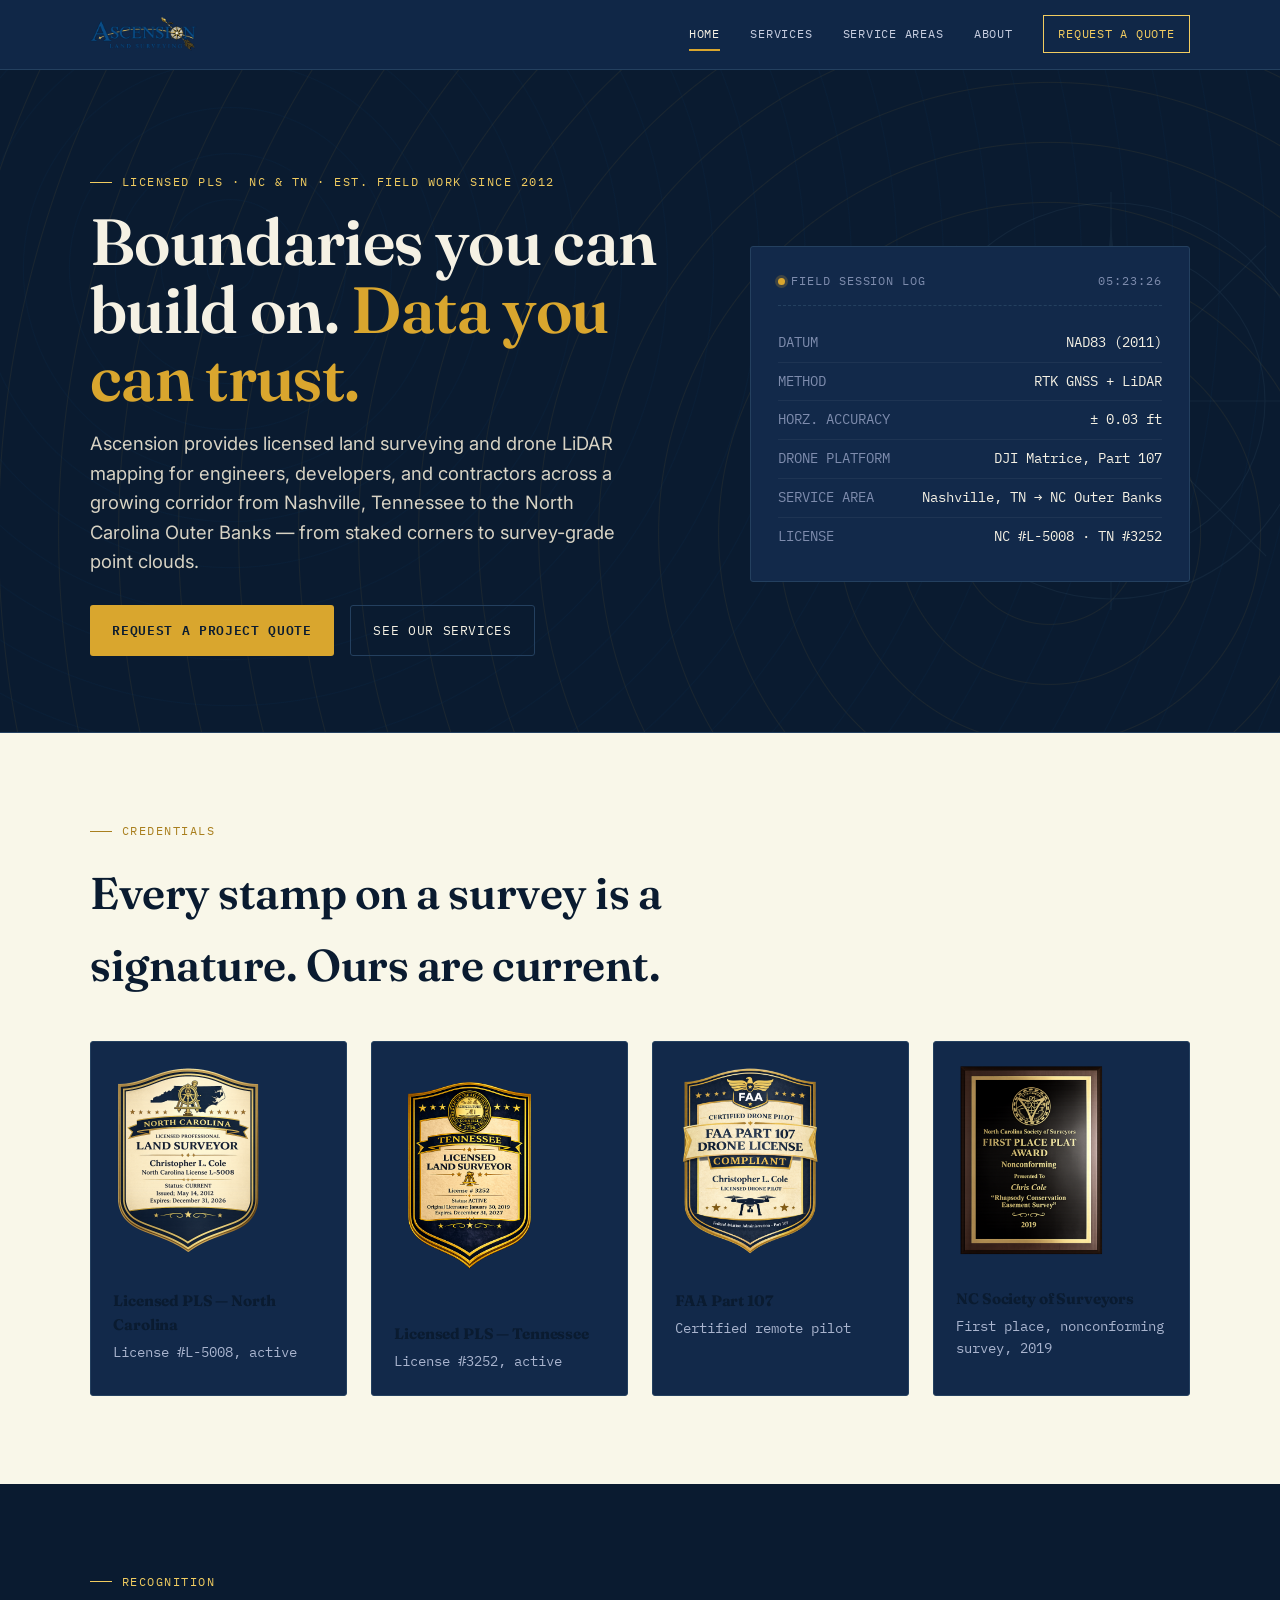
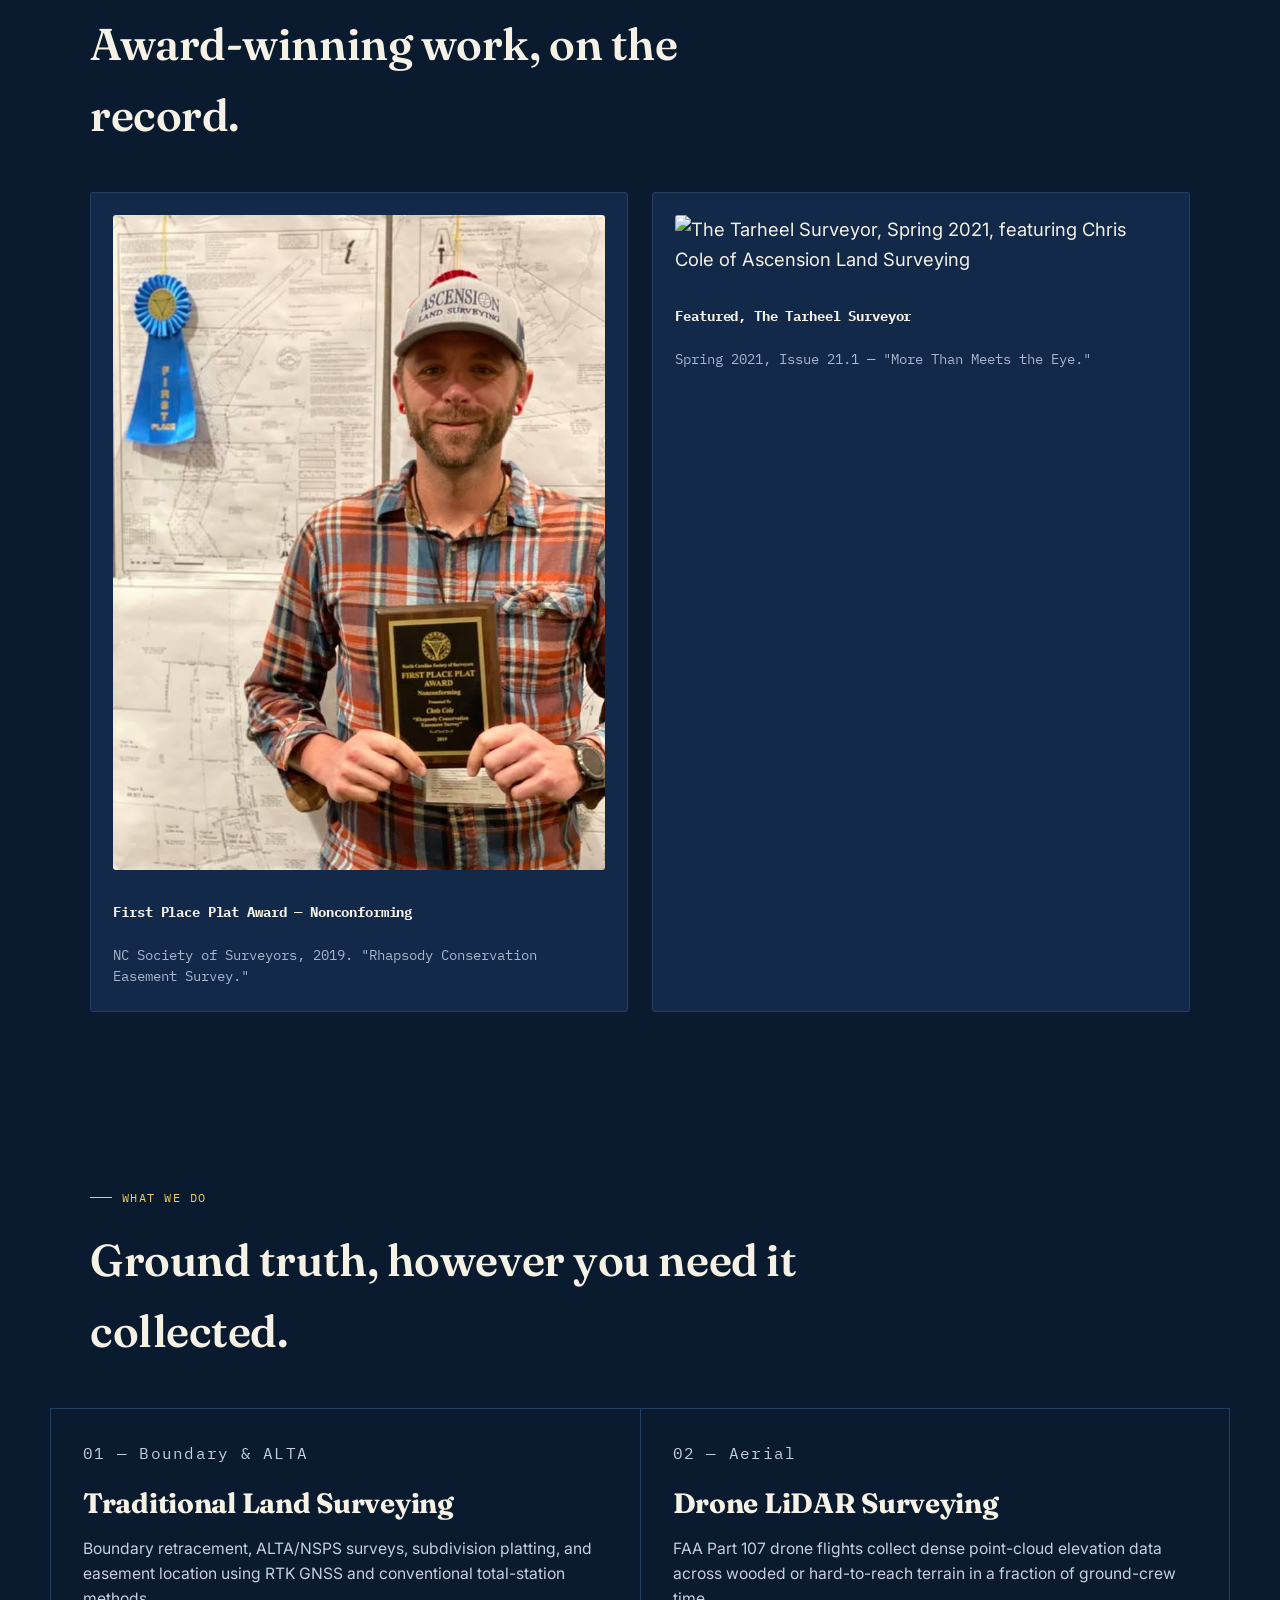
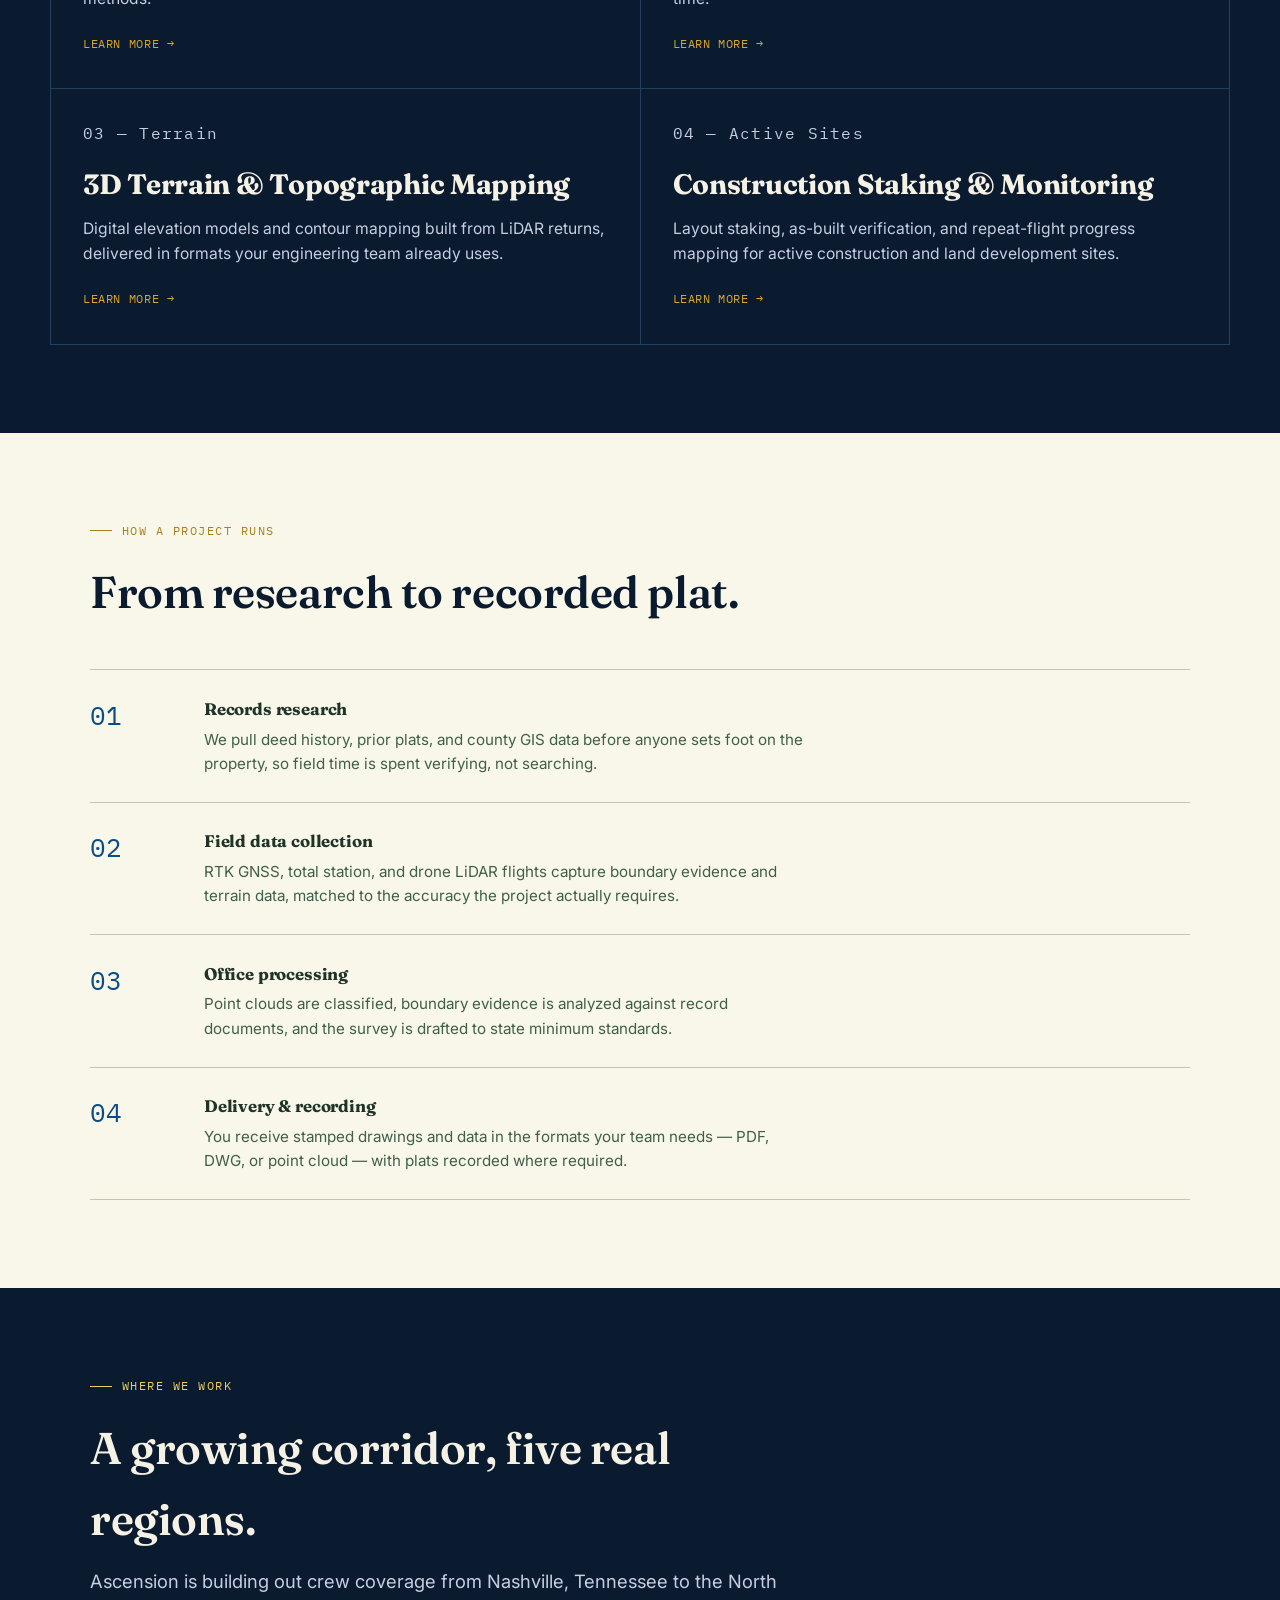
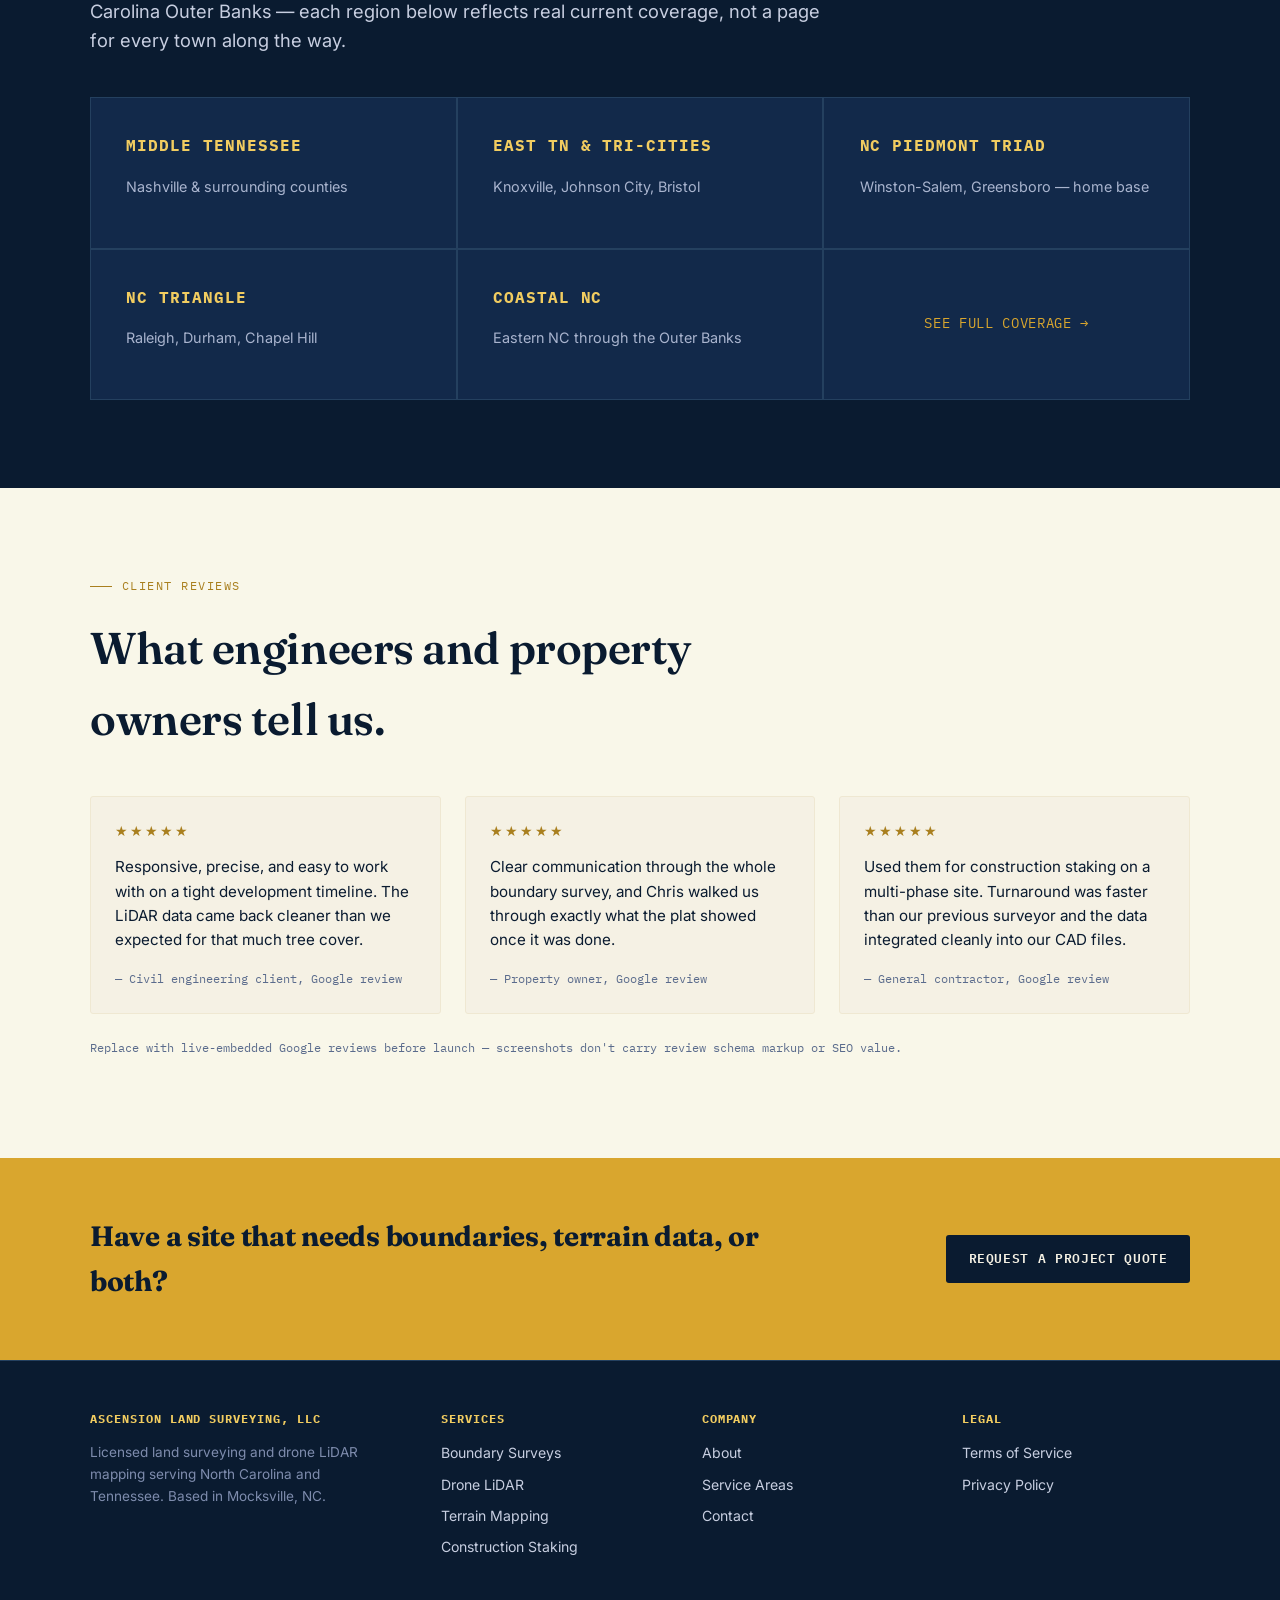
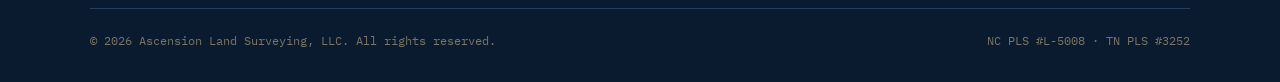
==== commit d150c026: "Change colors in SVG and text styles in HTML" ====
--- a/index.html
+++ b/index.html
@@ -56,17 +56,17 @@
   <section class="hero">
     <div class="topo-field dense" aria-hidden="true"></div>
     <svg class="compass-mark" width="440" height="440" viewBox="0 0 400 400" aria-hidden="true">
-      <circle cx="200" cy="200" r="180" fill="none" stroke="#F1CC60" stroke-width="1"/>
-      <circle cx="200" cy="200" r="140" fill="none" stroke="#F1CC60" stroke-width="1"/>
-      <g stroke="#F1CC60" stroke-width="1">
+      <circle cx="200" cy="200" r="180" fill="none" stroke="#7FB0C9" stroke-width="1"/>
+      <circle cx="200" cy="200" r="140" fill="none" stroke="#7FB0C9" stroke-width="1"/>
+      <g stroke="#7FB0C9" stroke-width="1">
         <line x1="200" y1="10" x2="200" y2="390"/>
         <line x1="10" y1="200" x2="390" y2="200"/>
         <line x1="59" y1="59" x2="341" y2="341"/>
         <line x1="341" y1="59" x2="59" y2="341"/>
       </g>
-      <path d="M200 40 L214 190 L200 200 L186 190 Z" fill="#F1CC60"/>
-      <path d="M200 360 L186 210 L200 200 L214 210 Z" fill="#0A4C86"/>
-      <circle cx="200" cy="200" r="8" fill="none" stroke="#F1CC60" stroke-width="2"/>
+      <path d="M200 40 L214 190 L200 200 L186 190 Z" fill="#7FB0C9"/>
+      <path d="M200 360 L186 210 L200 200 L214 210 Z" fill="#B5652E"/>
+      <circle cx="200" cy="200" r="8" fill="none" stroke="#7FB0C9" stroke-width="2"/>
     </svg>
     <div class="container hero-grid">
       <div>
@@ -188,18 +188,18 @@
         <p class="eyebrow-mono">How a Project Runs</p>
         <h2>From research to recorded plat.</h2>
       </div>
-      <ol class="process-list" style="color:#0A1B30;">
+      <ol class="process-list" style="color:#1F3329;">
         <li class="process-item" style="border-color:#C9C2AC;">
-          <div style="grid-column:2;"><h3 style="color:#0A1B30;">Records research</h3><p style="color:#2E4E74;">We pull deed history, prior plats, and county GIS data before anyone sets foot on the property, so field time is spent verifying, not searching.</p></div>
+          <div style="grid-column:2;"><h3 style="color:#1F3329;">Records research</h3><p style="color:#3F5F4A;">We pull deed history, prior plats, and county GIS data before anyone sets foot on the property, so field time is spent verifying, not searching.</p></div>
         </li>
         <li class="process-item" style="border-color:#C9C2AC;">
-          <div style="grid-column:2;"><h3 style="color:#0A1B30;">Field data collection</h3><p style="color:#2E4E74;">RTK GNSS, total station, and drone LiDAR flights capture boundary evidence and terrain data, matched to the accuracy the project actually requires.</p></div>
+          <div style="grid-column:2;"><h3 style="color:#1F3329;">Field data collection</h3><p style="color:#3F5F4A;">RTK GNSS, total station, and drone LiDAR flights capture boundary evidence and terrain data, matched to the accuracy the project actually requires.</p></div>
         </li>
         <li class="process-item" style="border-color:#C9C2AC;">
-          <div style="grid-column:2;"><h3 style="color:#0A1B30;">Office processing</h3><p style="color:#2E4E74;">Point clouds are classified, boundary evidence is analyzed against record documents, and the survey is drafted to state minimum standards.</p></div>
+          <div style="grid-column:2;"><h3 style="color:#1F3329;">Office processing</h3><p style="color:#3F5F4A;">Point clouds are classified, boundary evidence is analyzed against record documents, and the survey is drafted to state minimum standards.</p></div>
         </li>
         <li class="process-item" style="border-color:#C9C2AC;">
-          <div style="grid-column:2;"><h3 style="color:#0A1B30;">Delivery &amp; recording</h3><p style="color:#2E4E74;">You receive stamped drawings and data in the formats your team needs &mdash; PDF, DWG, or point cloud &mdash; with plats recorded where required.</p></div>
+          <div style="grid-column:2;"><h3 style="color:#1F3329;">Delivery &amp; recording</h3><p style="color:#3F5F4A;">You receive stamped drawings and data in the formats your team needs &mdash; PDF, DWG, or point cloud &mdash; with plats recorded where required.</p></div>
         </li>
       </ol>
     </div>
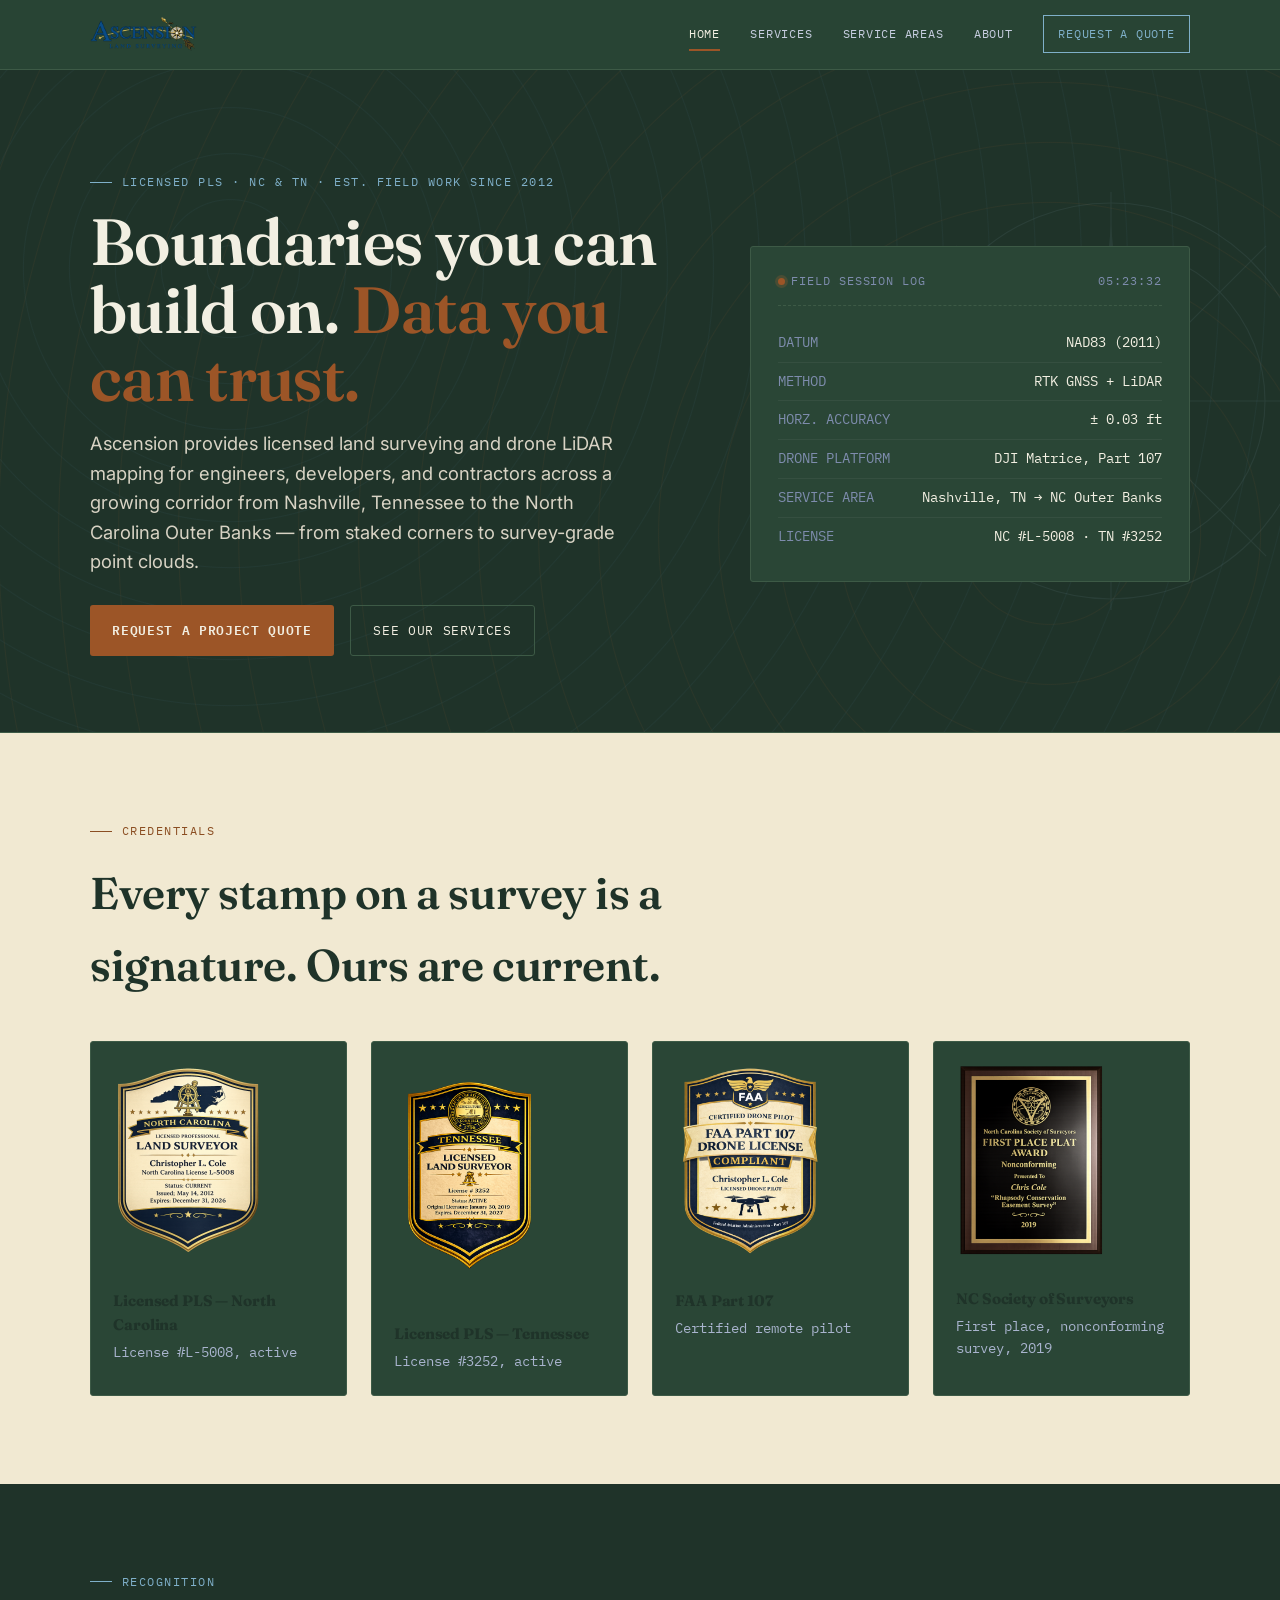
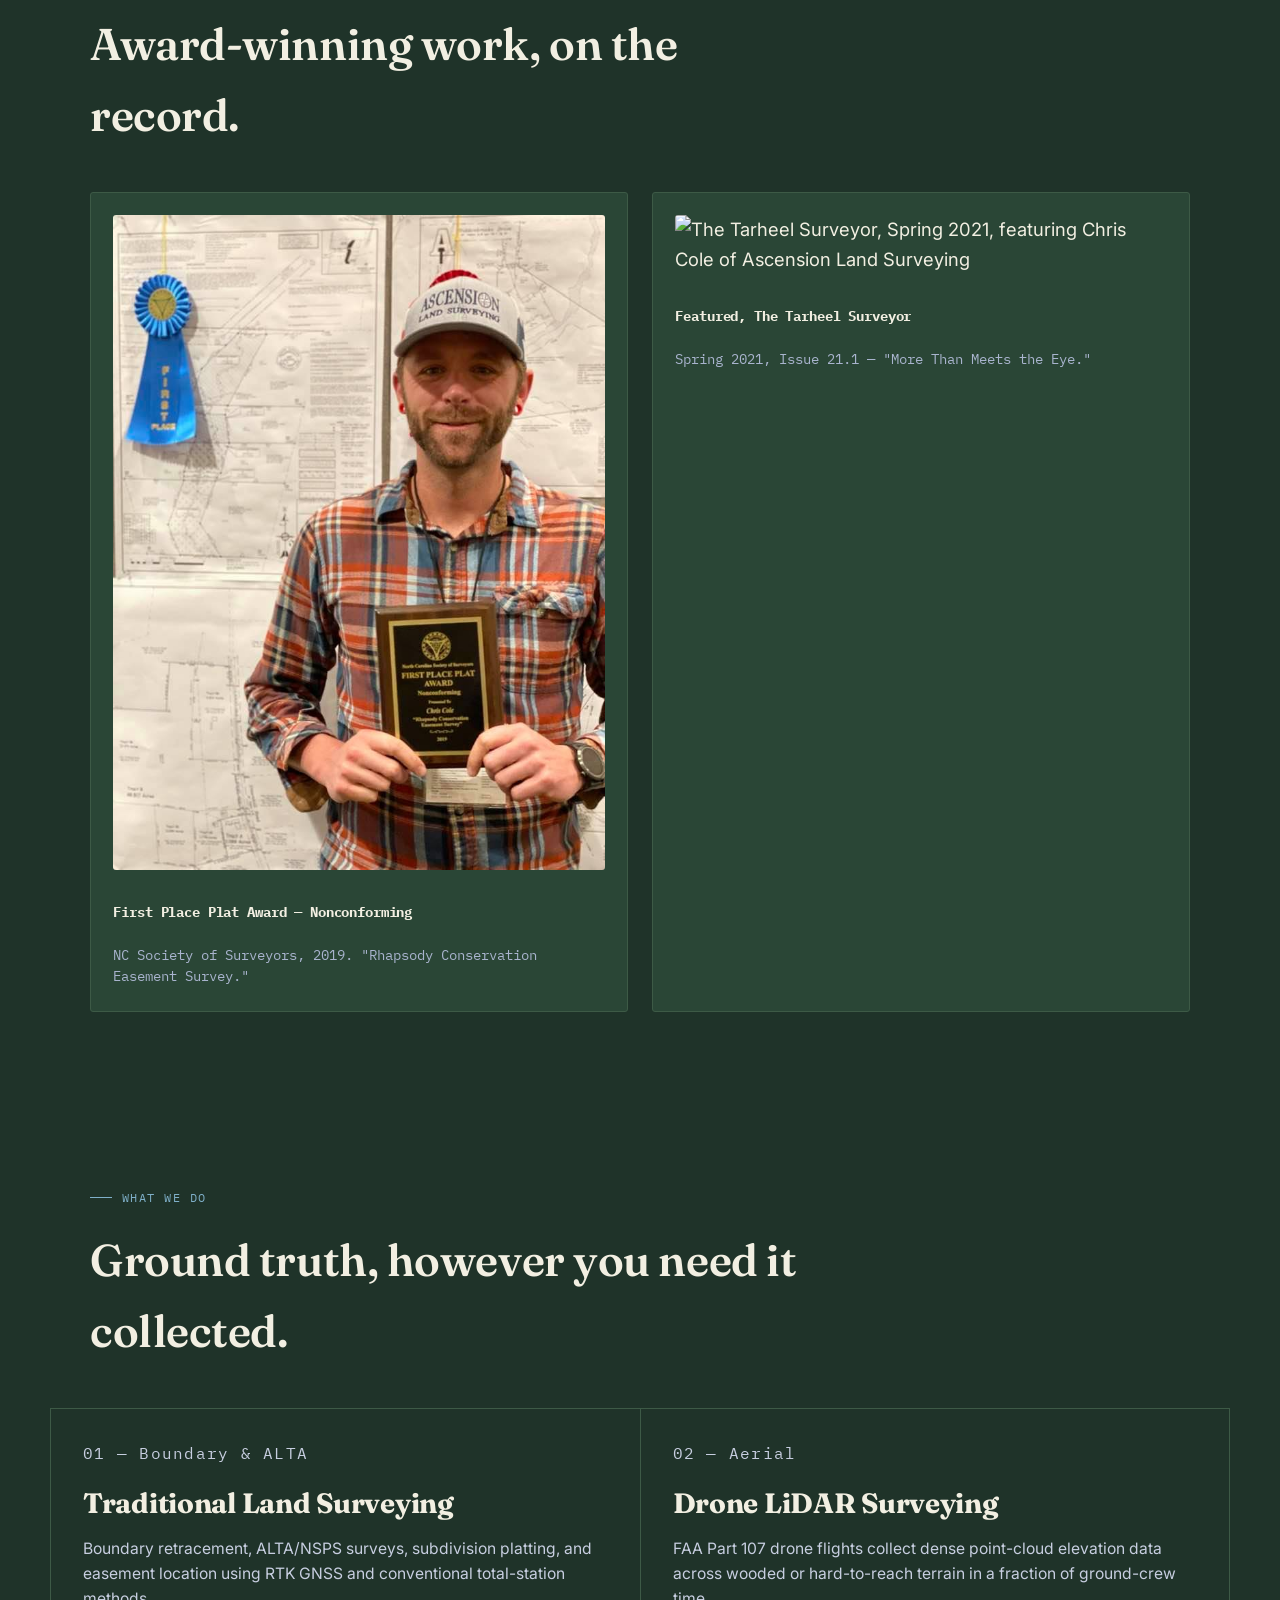
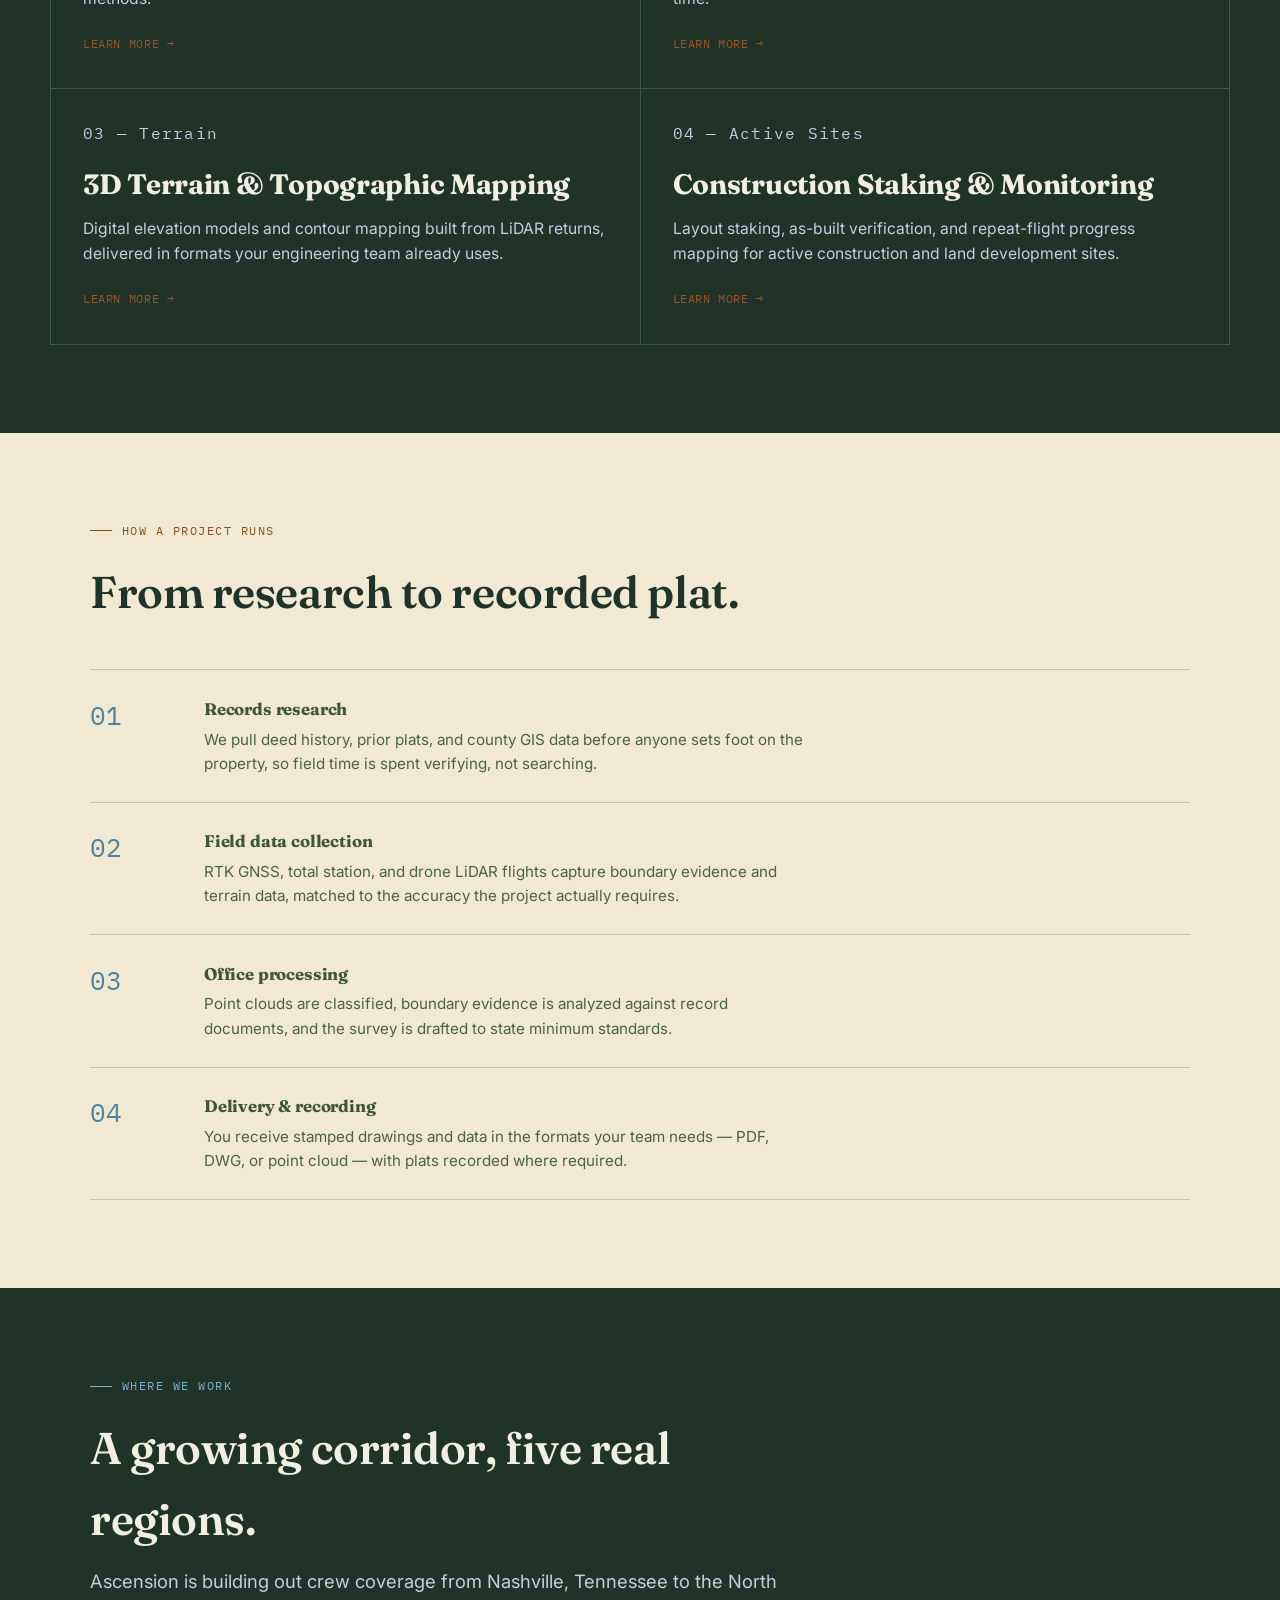
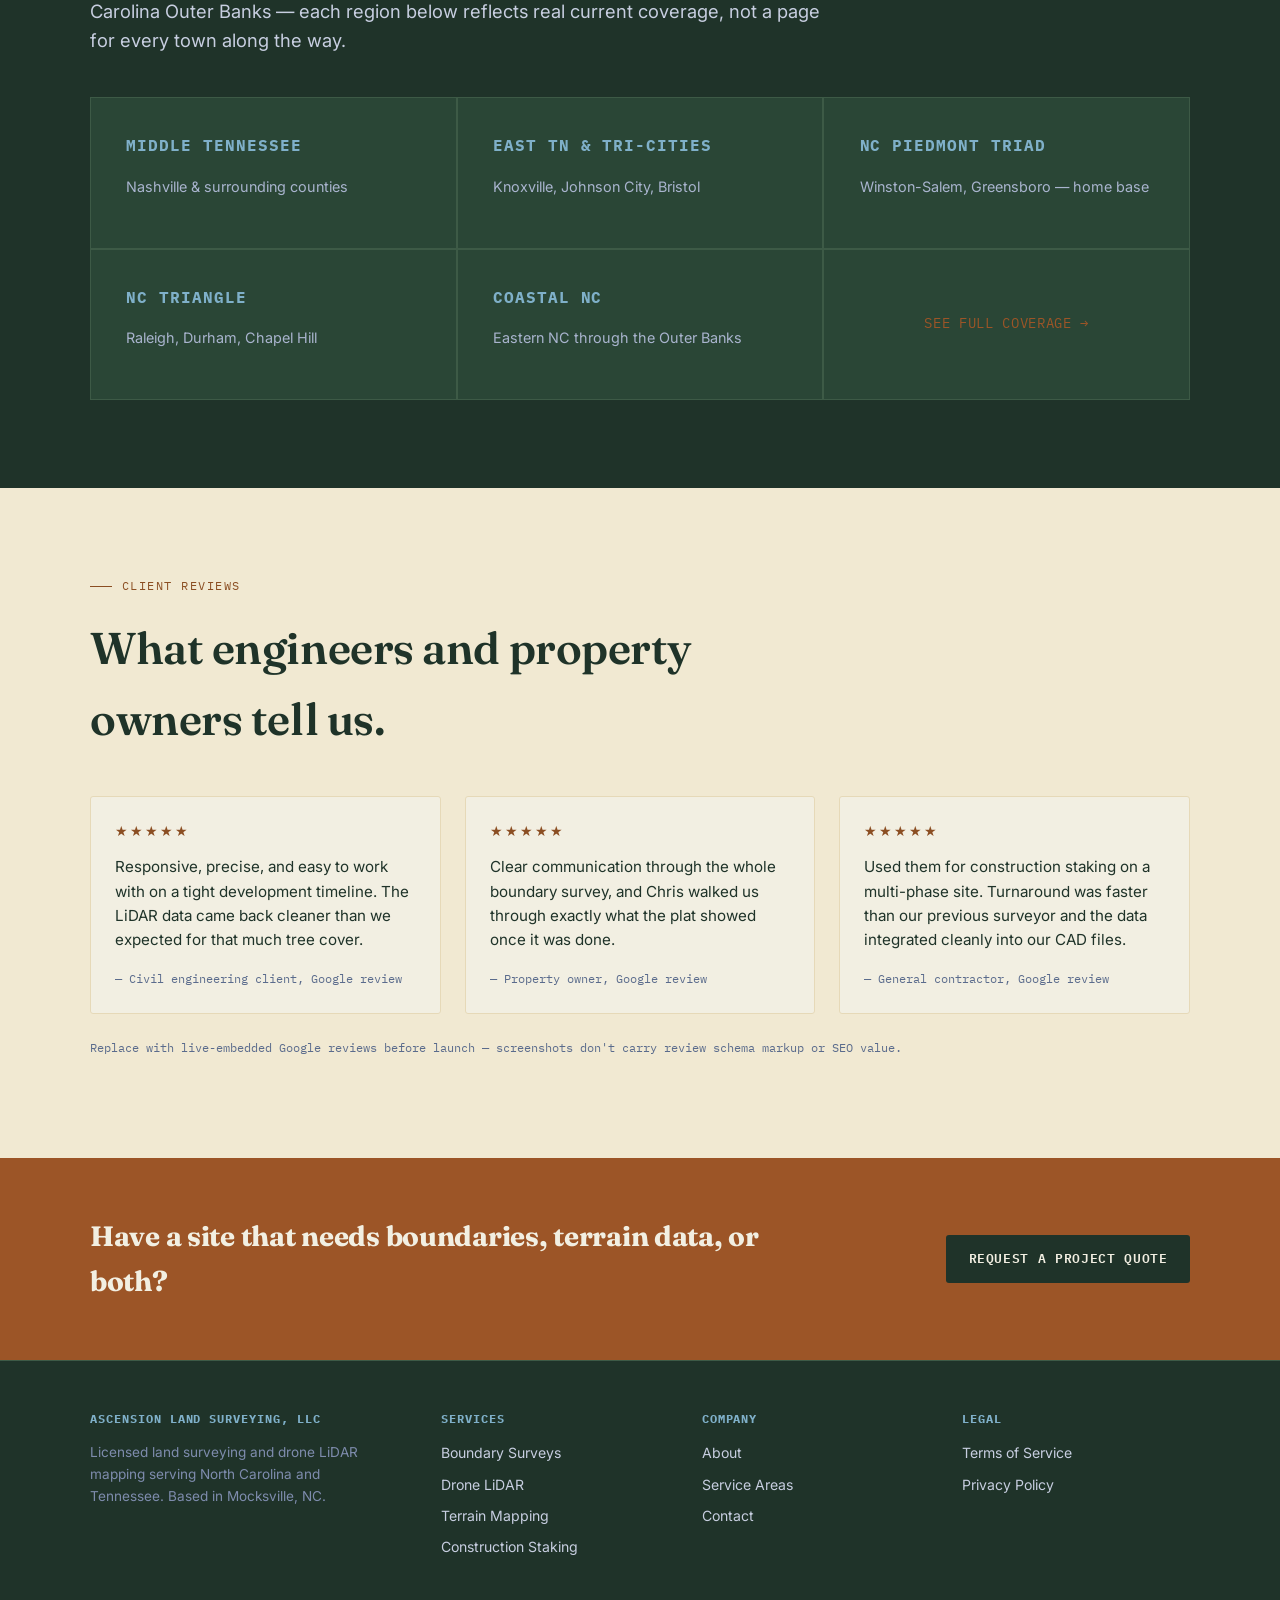
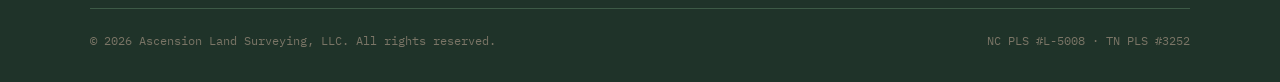
==== commit 08b2497e: "Update SVG colors and text styles in index.html" ====
--- a/index.html
+++ b/index.html
@@ -56,17 +56,17 @@
   <section class="hero">
     <div class="topo-field dense" aria-hidden="true"></div>
     <svg class="compass-mark" width="440" height="440" viewBox="0 0 400 400" aria-hidden="true">
-      <circle cx="200" cy="200" r="180" fill="none" stroke="#7FB0C9" stroke-width="1"/>
-      <circle cx="200" cy="200" r="140" fill="none" stroke="#7FB0C9" stroke-width="1"/>
-      <g stroke="#7FB0C9" stroke-width="1">
+      <circle cx="200" cy="200" r="180" fill="none" stroke="#B3D4EE" stroke-width="1"/>
+      <circle cx="200" cy="200" r="140" fill="none" stroke="#B3D4EE" stroke-width="1"/>
+      <g stroke="#B3D4EE" stroke-width="1">
         <line x1="200" y1="10" x2="200" y2="390"/>
         <line x1="10" y1="200" x2="390" y2="200"/>
         <line x1="59" y1="59" x2="341" y2="341"/>
         <line x1="341" y1="59" x2="59" y2="341"/>
       </g>
-      <path d="M200 40 L214 190 L200 200 L186 190 Z" fill="#7FB0C9"/>
-      <path d="M200 360 L186 210 L200 200 L214 210 Z" fill="#B5652E"/>
-      <circle cx="200" cy="200" r="8" fill="none" stroke="#7FB0C9" stroke-width="2"/>
+      <path d="M200 40 L214 190 L200 200 L186 190 Z" fill="#B3D4EE"/>
+      <path d="M200 360 L186 210 L200 200 L214 210 Z" fill="#A8551F"/>
+      <circle cx="200" cy="200" r="8" fill="none" stroke="#B3D4EE" stroke-width="2"/>
     </svg>
     <div class="container hero-grid">
       <div>
@@ -188,18 +188,18 @@
         <p class="eyebrow-mono">How a Project Runs</p>
         <h2>From research to recorded plat.</h2>
       </div>
-      <ol class="process-list" style="color:#1F3329;">
+      <ol class="process-list" style="color:#3C5636;">
         <li class="process-item" style="border-color:#C9C2AC;">
-          <div style="grid-column:2;"><h3 style="color:#1F3329;">Records research</h3><p style="color:#3F5F4A;">We pull deed history, prior plats, and county GIS data before anyone sets foot on the property, so field time is spent verifying, not searching.</p></div>
+          <div style="grid-column:2;"><h3 style="color:#3C5636;">Records research</h3><p style="color:#4A6440;">We pull deed history, prior plats, and county GIS data before anyone sets foot on the property, so field time is spent verifying, not searching.</p></div>
         </li>
         <li class="process-item" style="border-color:#C9C2AC;">
-          <div style="grid-column:2;"><h3 style="color:#1F3329;">Field data collection</h3><p style="color:#3F5F4A;">RTK GNSS, total station, and drone LiDAR flights capture boundary evidence and terrain data, matched to the accuracy the project actually requires.</p></div>
+          <div style="grid-column:2;"><h3 style="color:#3C5636;">Field data collection</h3><p style="color:#4A6440;">RTK GNSS, total station, and drone LiDAR flights capture boundary evidence and terrain data, matched to the accuracy the project actually requires.</p></div>
         </li>
         <li class="process-item" style="border-color:#C9C2AC;">
-          <div style="grid-column:2;"><h3 style="color:#1F3329;">Office processing</h3><p style="color:#3F5F4A;">Point clouds are classified, boundary evidence is analyzed against record documents, and the survey is drafted to state minimum standards.</p></div>
+          <div style="grid-column:2;"><h3 style="color:#3C5636;">Office processing</h3><p style="color:#4A6440;">Point clouds are classified, boundary evidence is analyzed against record documents, and the survey is drafted to state minimum standards.</p></div>
         </li>
         <li class="process-item" style="border-color:#C9C2AC;">
-          <div style="grid-column:2;"><h3 style="color:#1F3329;">Delivery &amp; recording</h3><p style="color:#3F5F4A;">You receive stamped drawings and data in the formats your team needs &mdash; PDF, DWG, or point cloud &mdash; with plats recorded where required.</p></div>
+          <div style="grid-column:2;"><h3 style="color:#3C5636;">Delivery &amp; recording</h3><p style="color:#4A6440;">You receive stamped drawings and data in the formats your team needs &mdash; PDF, DWG, or point cloud &mdash; with plats recorded where required.</p></div>
         </li>
       </ol>
     </div>
--- a/css/styles.css
+++ b/css/styles.css
@@ -2,17 +2,17 @@
    Ascension Land Surveying — Design Tokens
    ========================================================================== */
 :root{
-  --ink: #0A1B30;
-  --ink-soft: #12294A;
-  --slate: #2E4E74;
-  --paper: #F9F7E9;
-  --paper-dim: #EFE8D2;
-  --line: #24405F;
-  --orange: #D9A62E;
-  --orange-dim: #A97F1E;
-  --brass: #0A4C86;
-  --brass-bright: #F1CC60;
-  --ok-white: #F5F1E4;
+  --ink: #1F3329;
+  --ink-soft: #2A4636;
+  --slate: #3F5F4A;
+  --paper: #F1E9D2;
+  --paper-dim: #E6D9B8;
+  --line: #3D5A46;
+  --orange: #9C5527;
+  --orange-dim: #8B4E22;
+  --brass: #4F82A0;
+  --brass-bright: #7FB0C9;
+  --ok-white: #F2EFE2;
 
   --font-display: "Fraunces", Georgia, serif;
   --font-body: "Inter", "Helvetica Neue", Arial, sans-serif;
@@ -61,13 +61,13 @@
    ========================================================================== */
 .topo-field{
   position: absolute; inset: 0;
-  background-image: repeating-radial-gradient(circle at 18% 30%, transparent 0, transparent 34px, rgba(10,76,134,0.10) 35px, transparent 36px, transparent 70px);
+  background-image: repeating-radial-gradient(circle at 18% 30%, transparent 0, transparent 34px, rgba(79,130,160,0.10) 35px, transparent 36px, transparent 70px);
   pointer-events: none;
 }
 .topo-field.dense{
   background-image:
-    repeating-radial-gradient(circle at 18% 30%, transparent 0, transparent 22px, rgba(10,76,134,0.08) 23px, transparent 24px, transparent 46px),
-    repeating-radial-gradient(circle at 82% 70%, transparent 0, transparent 30px, rgba(217,166,46,0.08) 31px, transparent 32px, transparent 60px);
+    repeating-radial-gradient(circle at 18% 30%, transparent 0, transparent 22px, rgba(79,130,160,0.08) 23px, transparent 24px, transparent 46px),
+    repeating-radial-gradient(circle at 82% 70%, transparent 0, transparent 30px, rgba(181,101,46,0.08) 31px, transparent 32px, transparent 60px);
 }
 
 .compass-mark{
@@ -93,7 +93,7 @@
    ========================================================================== */
 .site-header{
   position: sticky; top: 0; z-index: 50;
-  background: rgba(18,41,74,0.92);
+  background: rgba(42,70,54,0.92);
   backdrop-filter: blur(8px);
   border-bottom: 1px solid var(--line);
 }
@@ -197,7 +197,7 @@
   text-decoration: none; padding: 0.85rem 1.4rem; border-radius: var(--radius);
   display: inline-flex; align-items: center; gap: 0.5rem; transition: transform 0.15s ease, background 0.15s ease;
 }
-.btn-primary{ background: var(--orange); color: var(--ink); font-weight: 600; }
+.btn-primary{ background: var(--orange); color: var(--ok-white); font-weight: 600; }
 .btn-primary:hover{ background: #F0693C; transform: translateY(-1px); }
 .btn-ghost{ border: 1px solid var(--line); color: var(--ok-white); }
 .btn-ghost:hover{ border-color: var(--brass-bright); color: var(--brass-bright); }
@@ -211,7 +211,7 @@
 }
 .readout-head{ display: flex; justify-content: space-between; align-items: center; margin-bottom: 1.1rem; padding-bottom: 0.9rem; border-bottom: 1px dashed var(--line); }
 .readout-head span{ font-size: 0.72rem; letter-spacing: 0.08em; text-transform: uppercase; color: #7E8CAD; }
-.readout-dot{ width: 7px; height: 7px; border-radius: 50%; background: var(--orange); display: inline-block; margin-right: 0.4rem; box-shadow: 0 0 0 3px rgba(217,166,46,0.22); }
+.readout-dot{ width: 7px; height: 7px; border-radius: 50%; background: var(--orange); display: inline-block; margin-right: 0.4rem; box-shadow: 0 0 0 3px rgba(181,101,46,0.22); }
 .readout-row{ display: flex; justify-content: space-between; padding-block: 0.5rem; font-size: 0.85rem; border-bottom: 1px solid rgba(255,255,255,0.05); }
 .readout-row:last-child{ border-bottom: none; }
 .readout-row .k{ color: #7E8CAD; }
@@ -258,7 +258,7 @@
 .section-paper .svc-num{ color: var(--orange-dim); }
 .svc-card h3{ font-size: var(--step-4); margin-block: 0.6rem 0.6rem; }
 .svc-card p{ color: #C7CEE0; font-size: 0.98rem; }
-.section-paper .svc-card p{ color: #2E4E74; }
+.section-paper .svc-card p{ color: #3F5F4A; }
 .svc-card a{ font-family: var(--font-mono); font-size: 0.78rem; text-decoration: none; color: var(--orange); text-transform: uppercase; letter-spacing: 0.05em; }
 
 /* ==========================================================================
@@ -299,7 +299,7 @@
 @media (max-width: 900px){ .review-grid{ grid-template-columns: 1fr; } }
 .review-card{ border: 1px solid var(--paper-dim); border-radius: var(--radius); padding: 1.5rem; background: var(--ok-white); }
 .review-stars{ font-family: var(--font-mono); color: var(--orange-dim); font-size: 0.85rem; margin-bottom: 0.8rem; letter-spacing: 0.15em; }
-.review-card p{ font-size: 0.95rem; color: #0A1B30; }
+.review-card p{ font-size: 0.95rem; color: #1F3329; }
 .review-attr{ font-family: var(--font-mono); font-size: 0.78rem; color: #5A6B8C; margin-top: 1rem; }
 
 /* ==========================================================================
@@ -307,7 +307,7 @@
    ========================================================================== */
 .cta-band{
   background: var(--orange);
-  color: var(--ink);
+  color: var(--ok-white);
   padding-block: clamp(2.5rem, 5vw, 3.5rem);
 }
 .cta-row{ display: flex; align-items: center; justify-content: space-between; gap: 2rem; flex-wrap: wrap; }
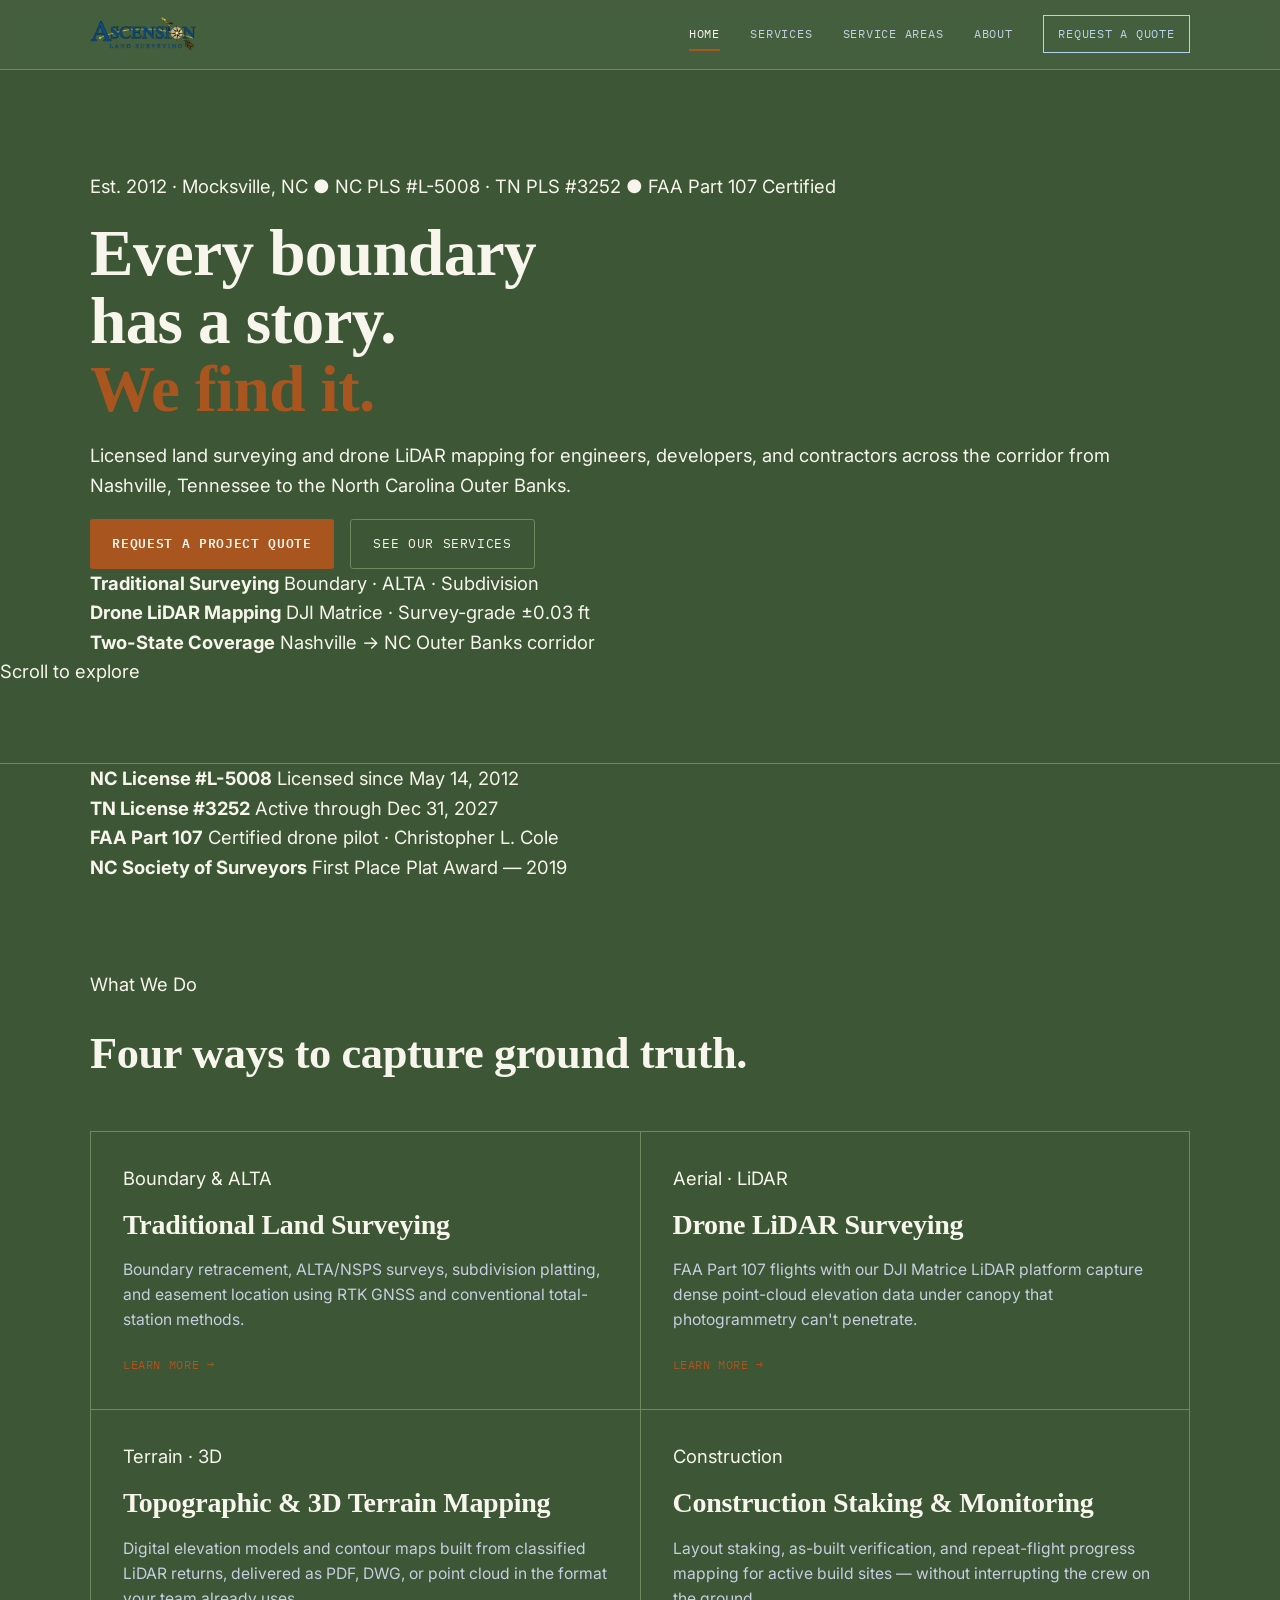
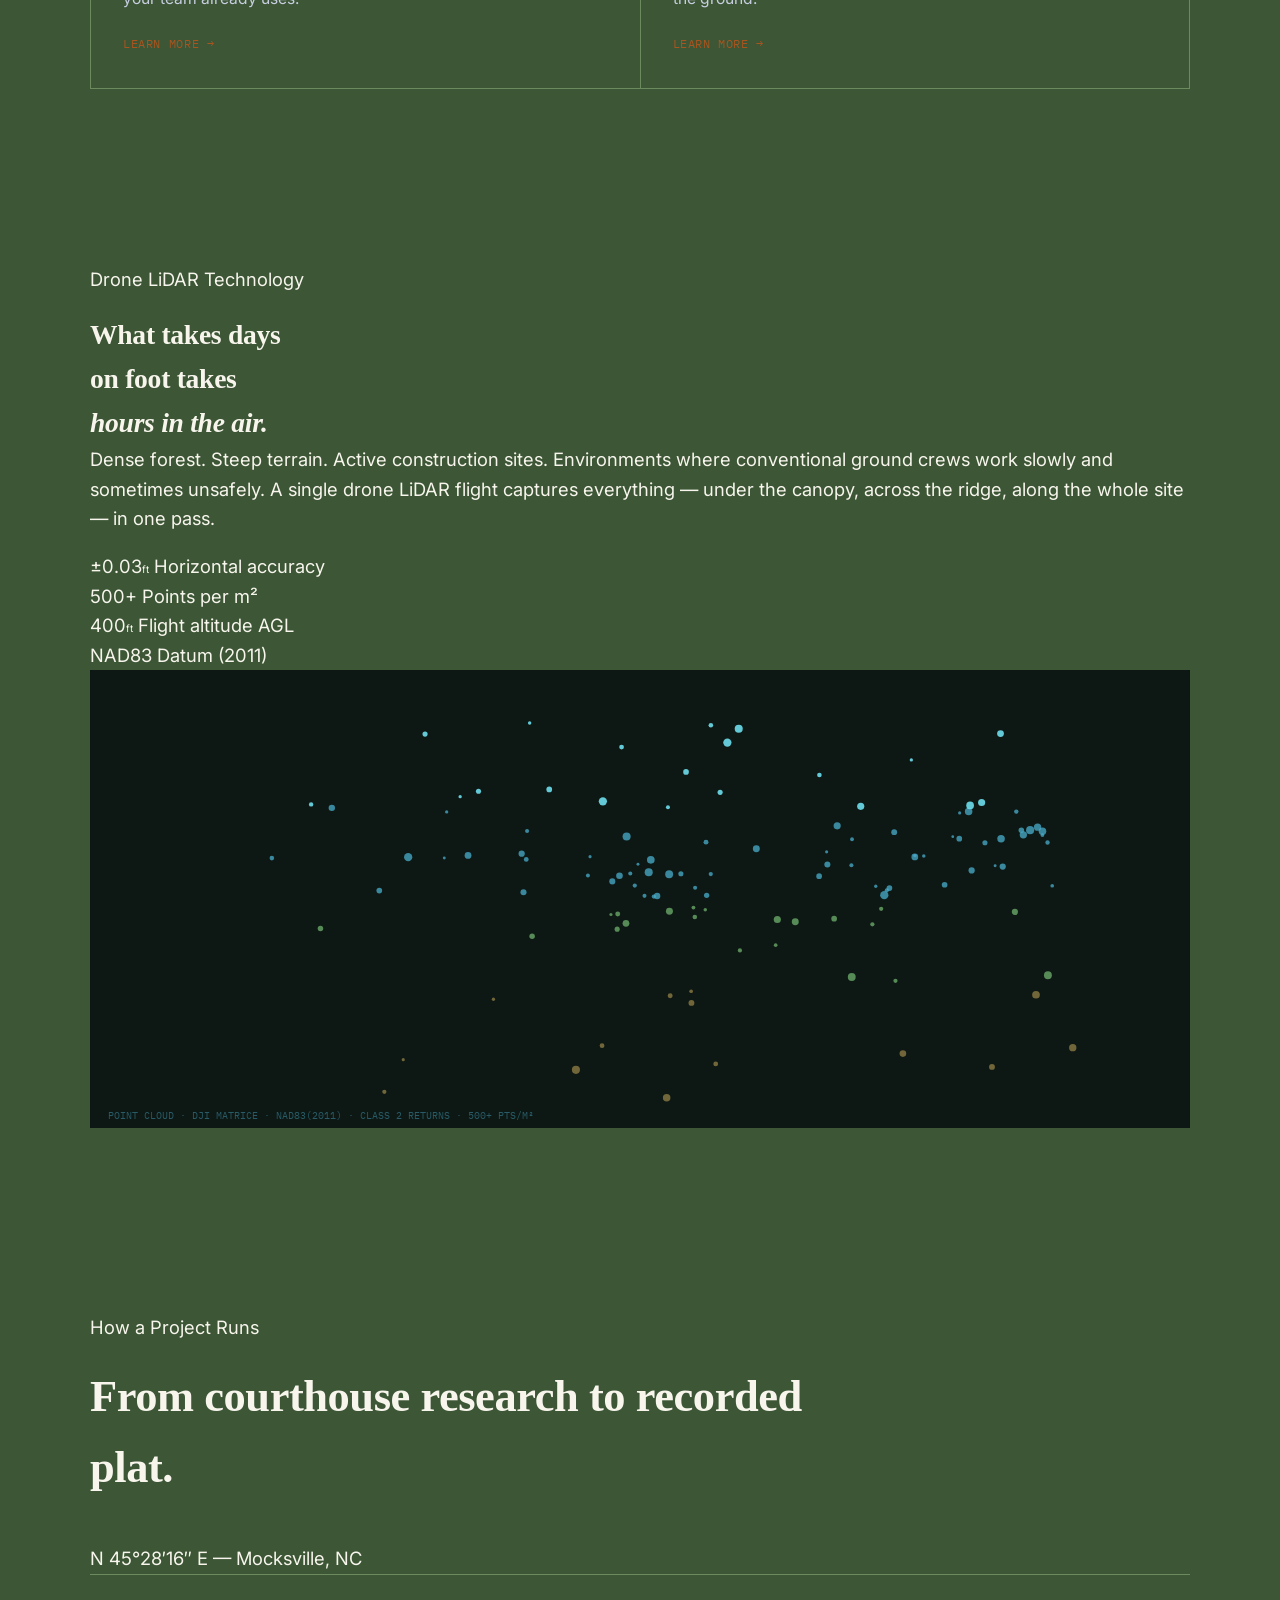
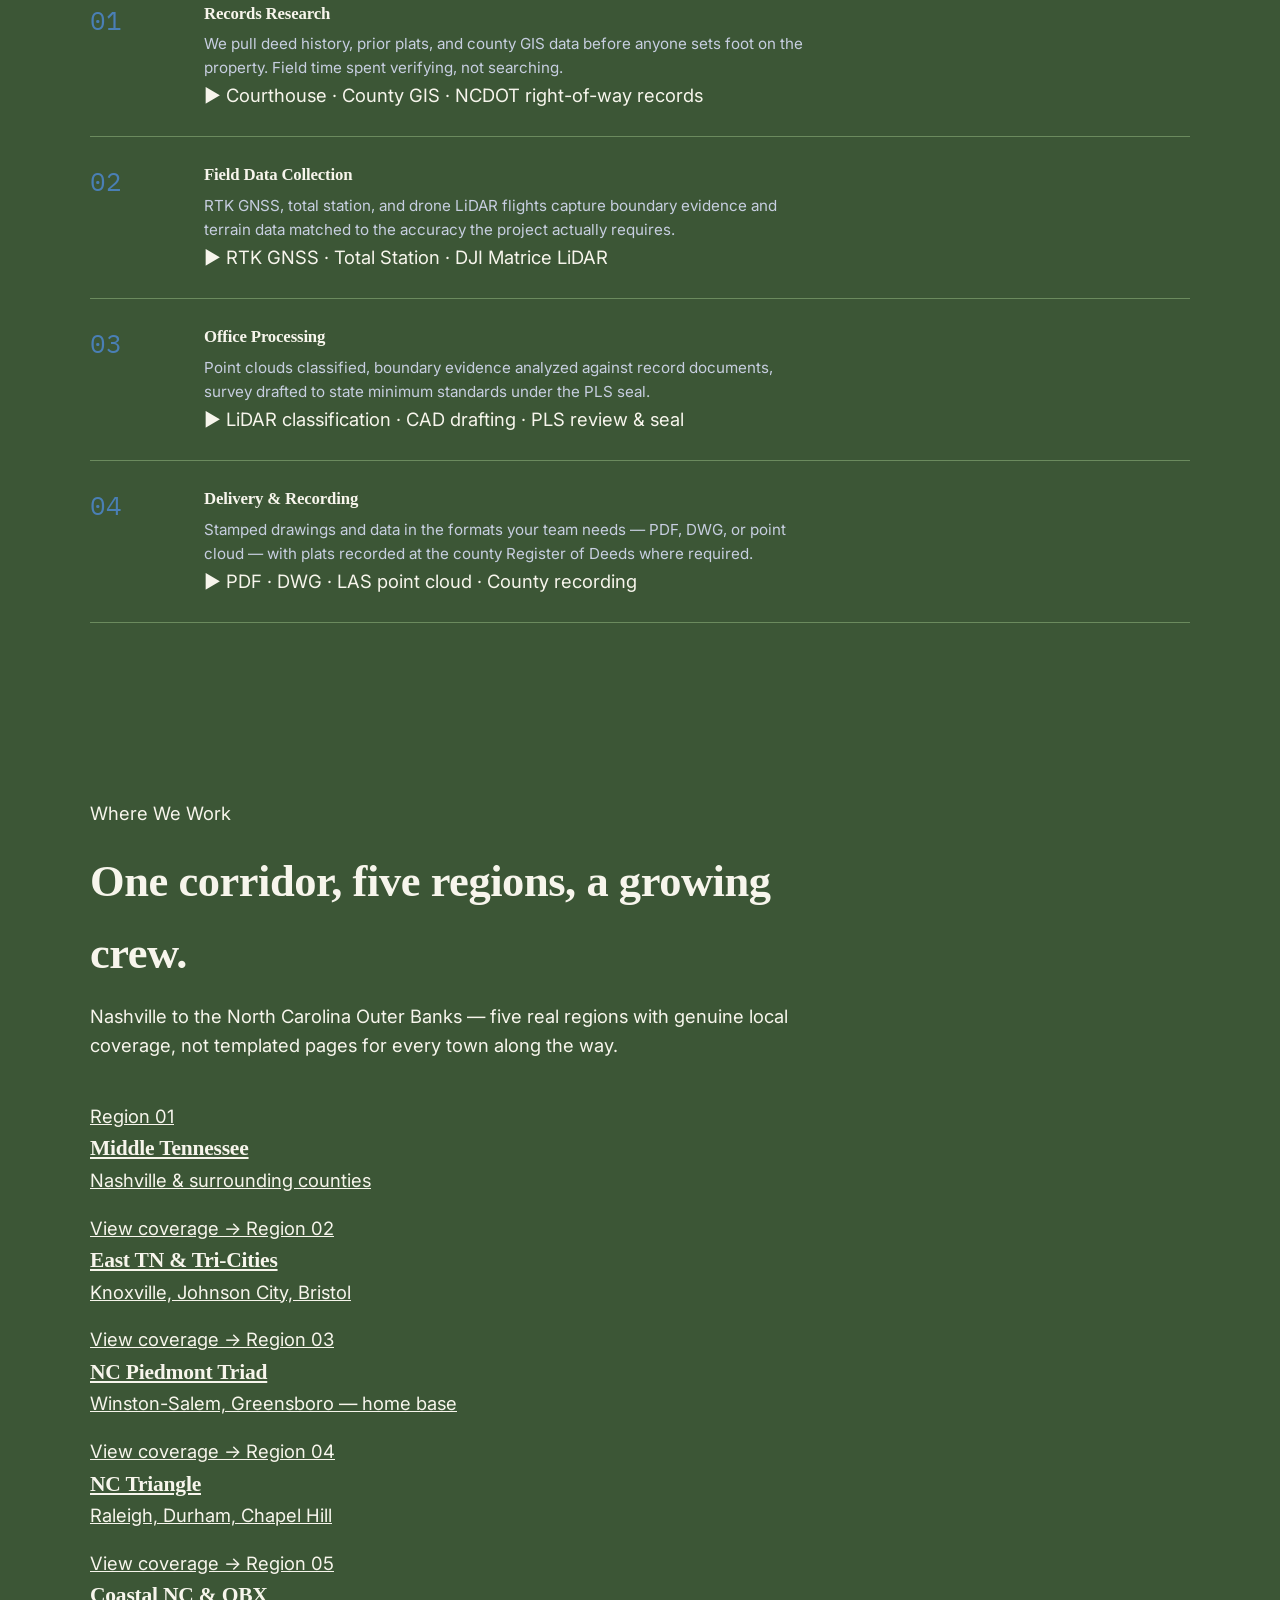
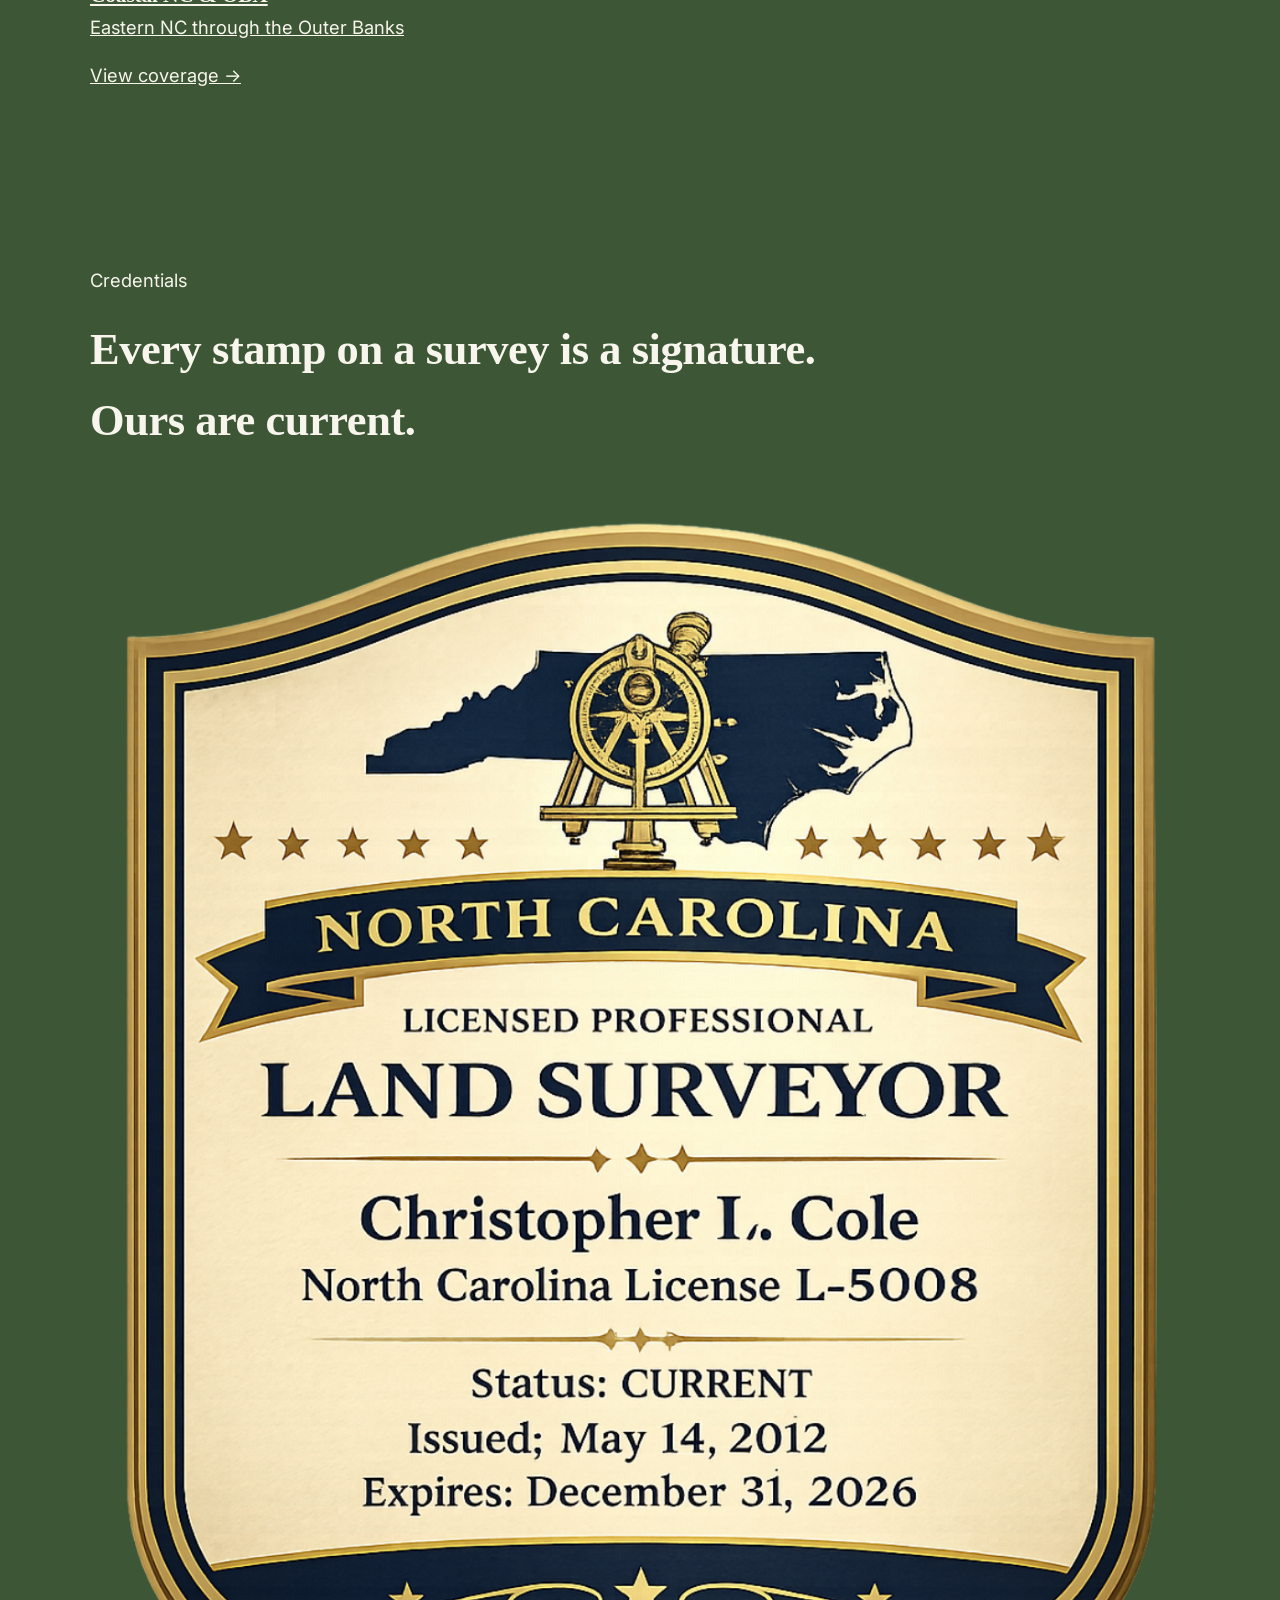
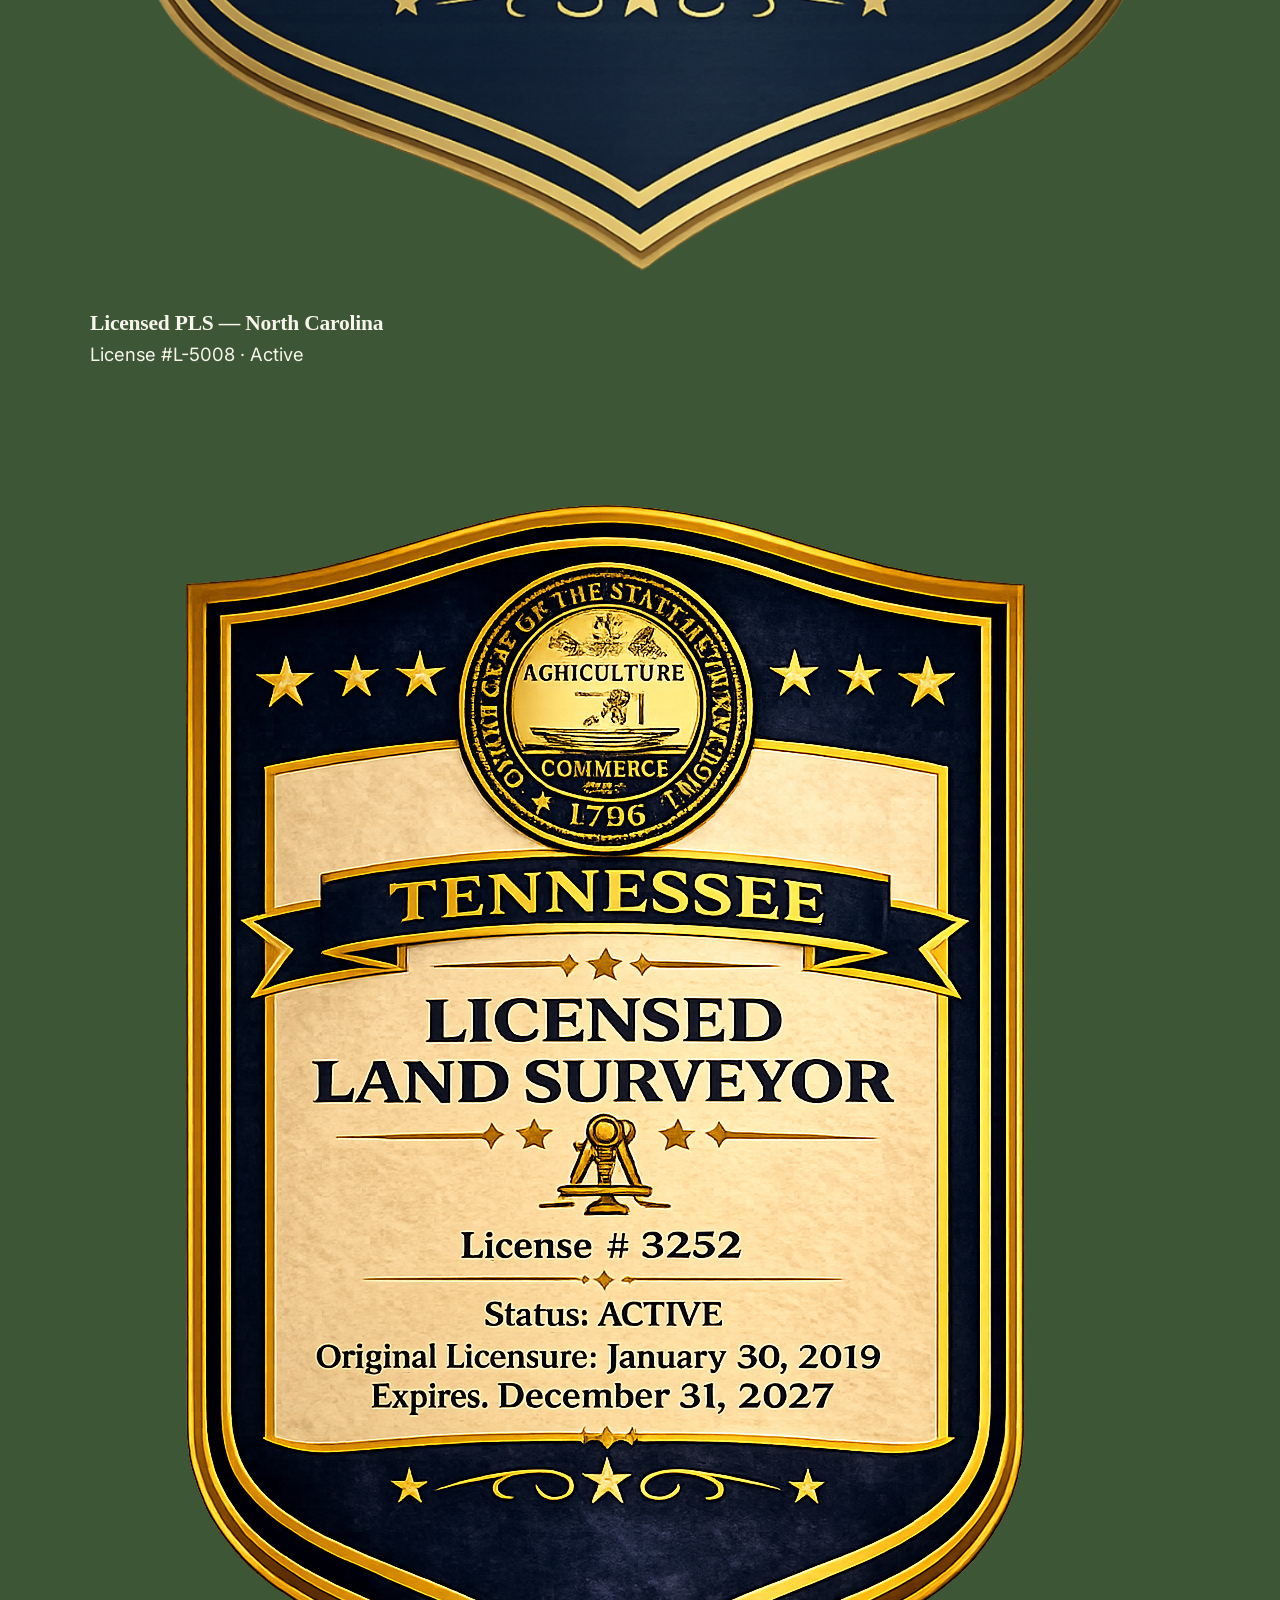
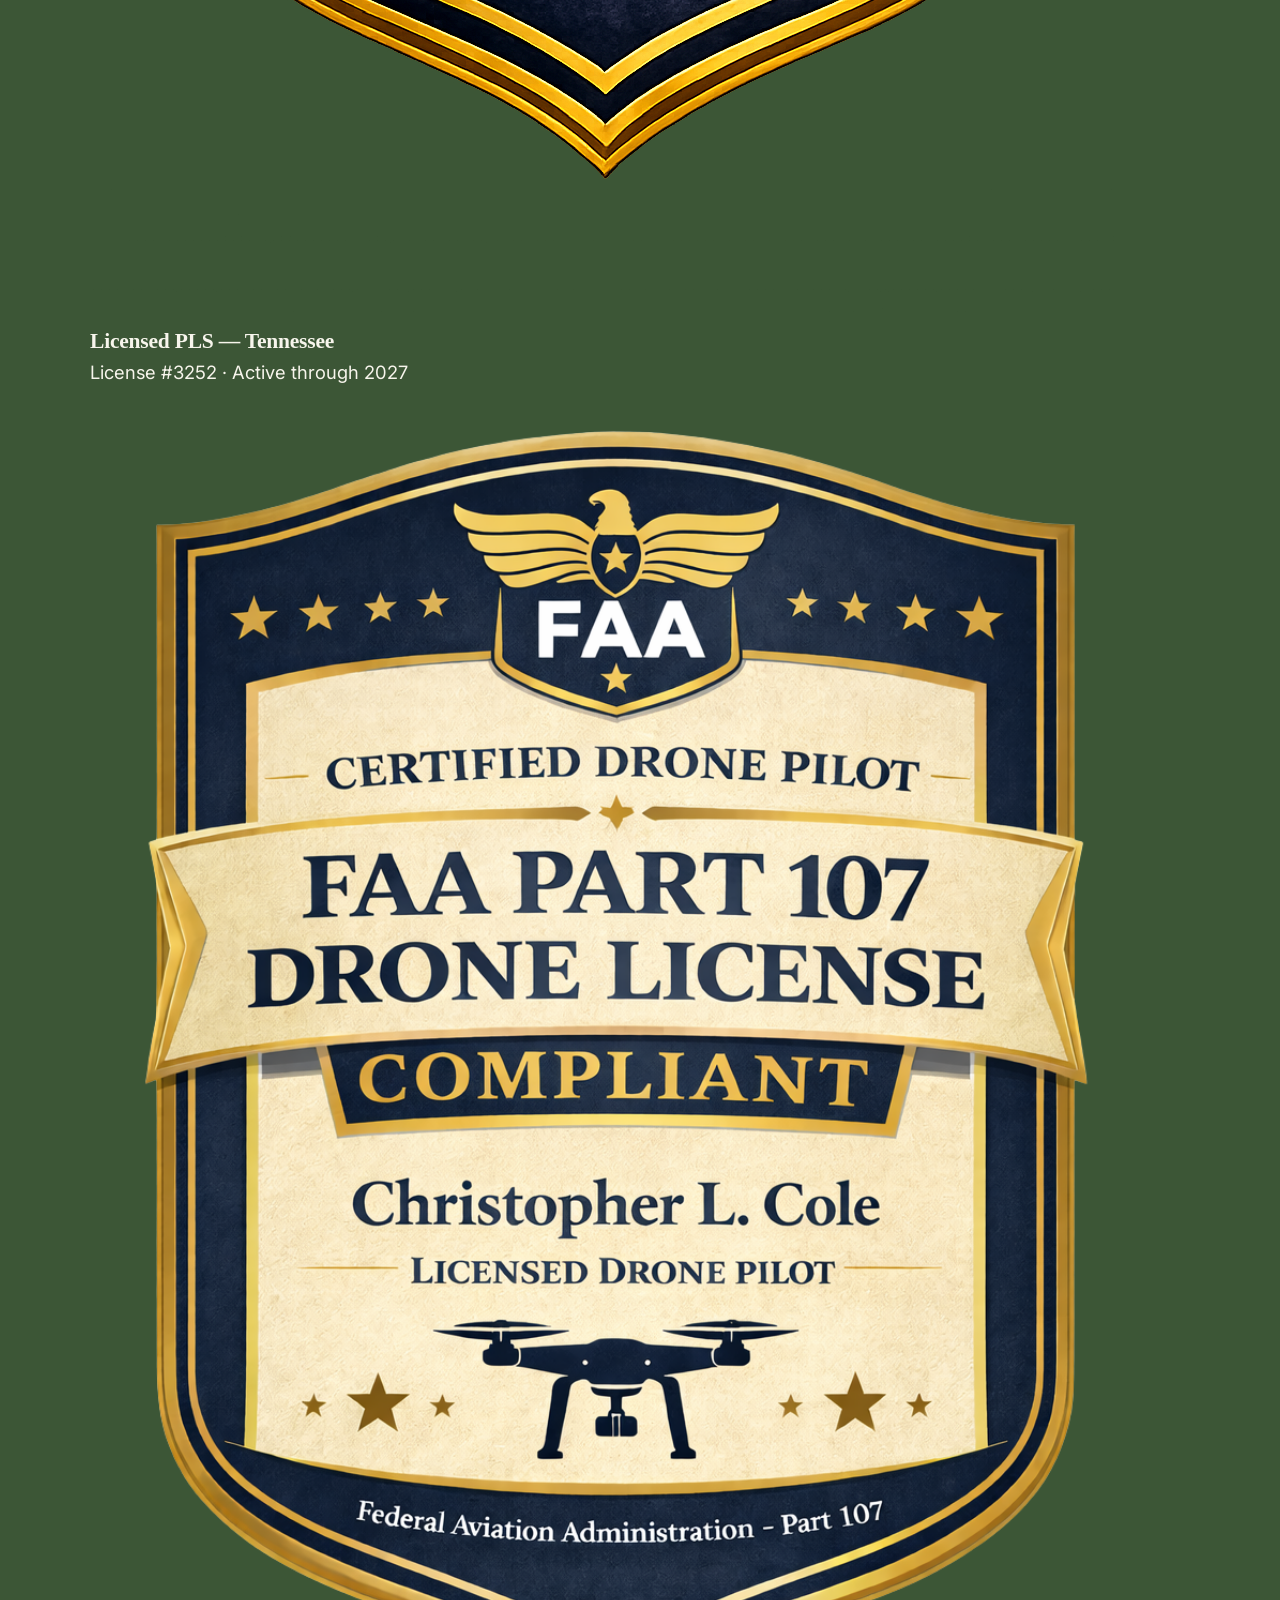
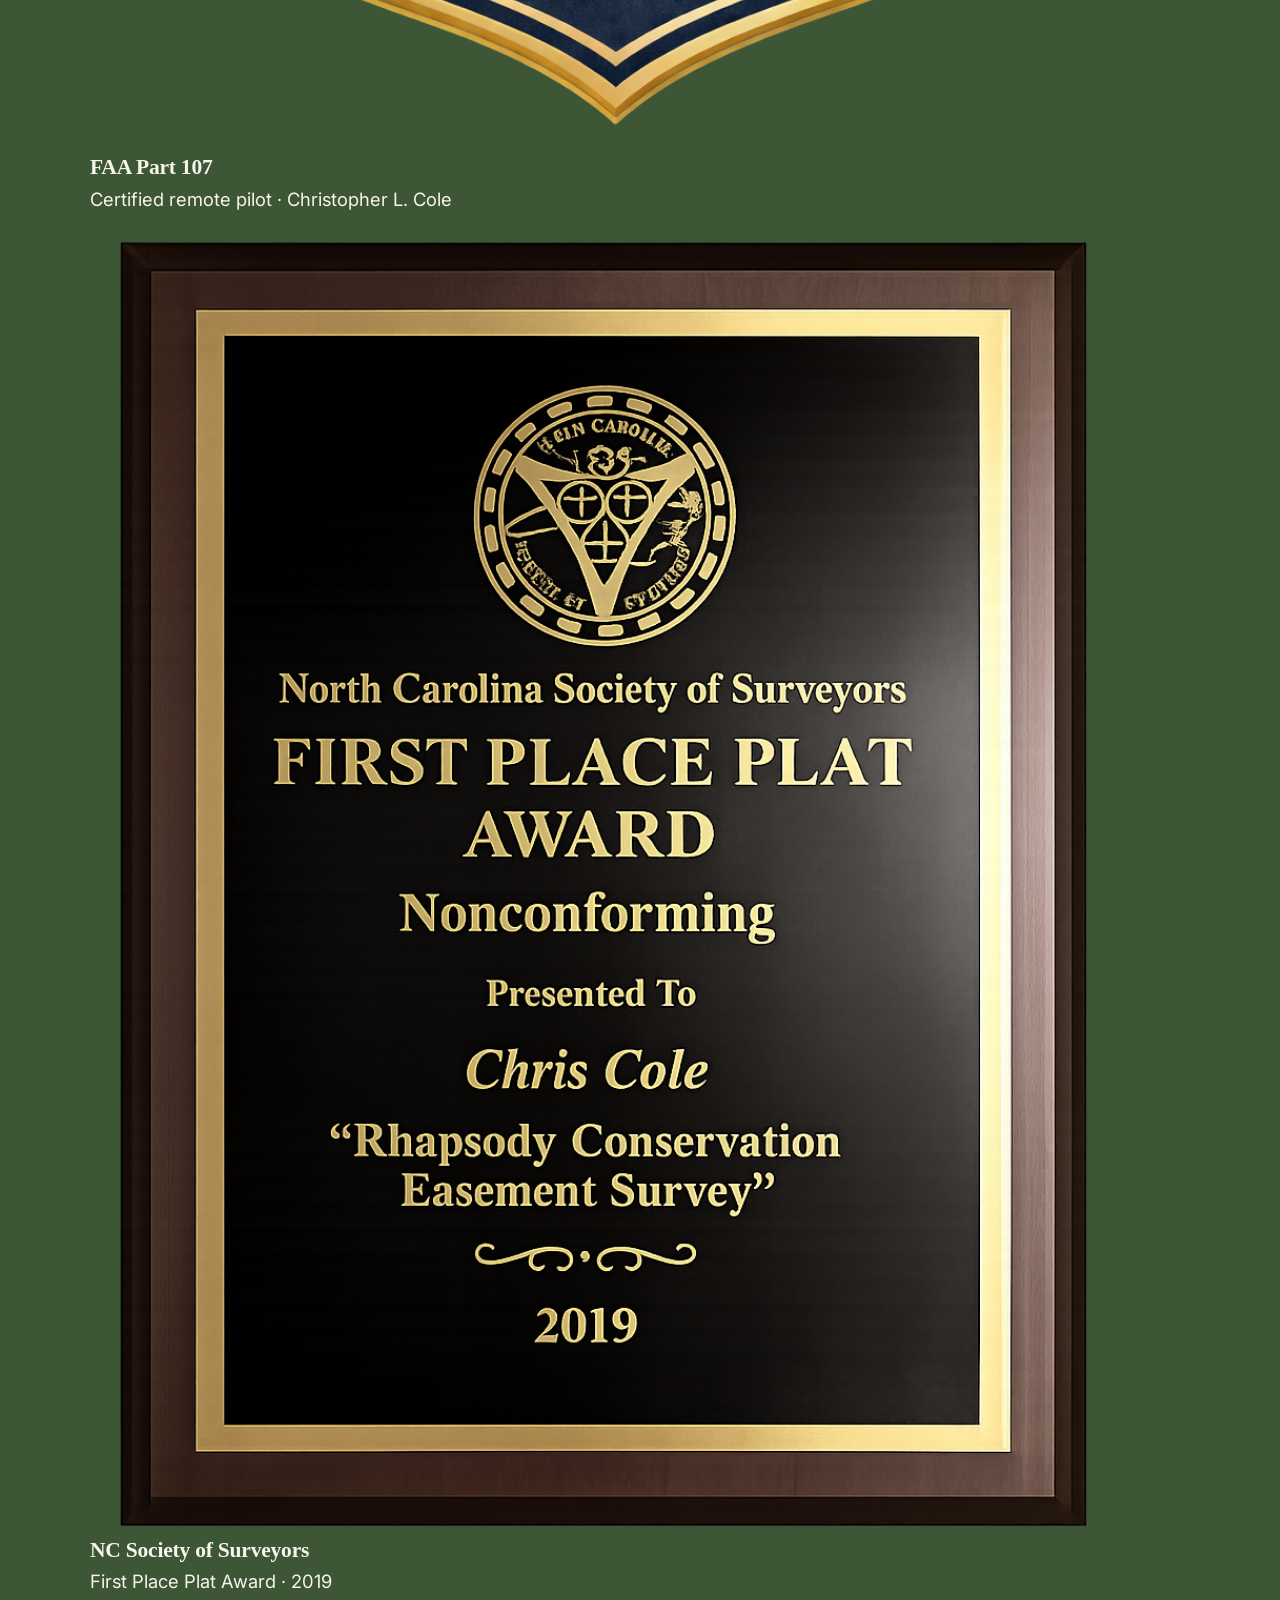
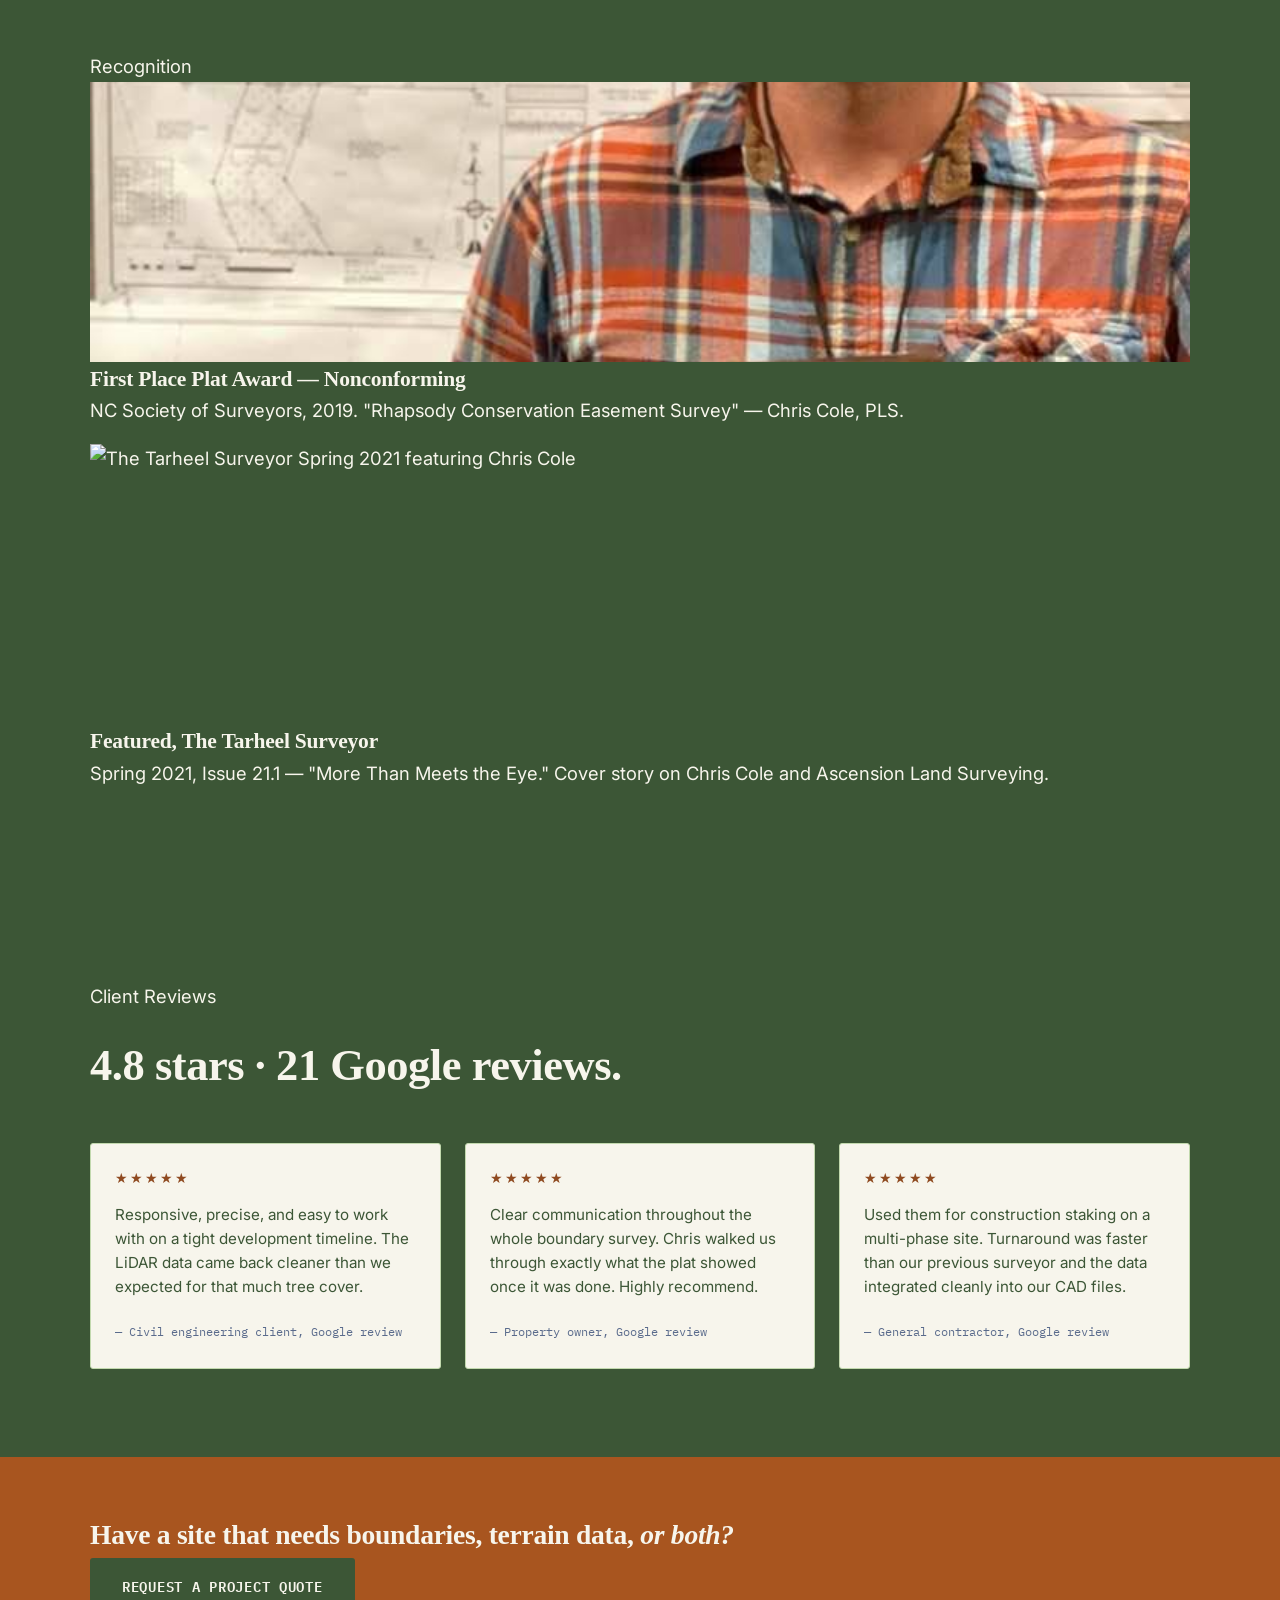
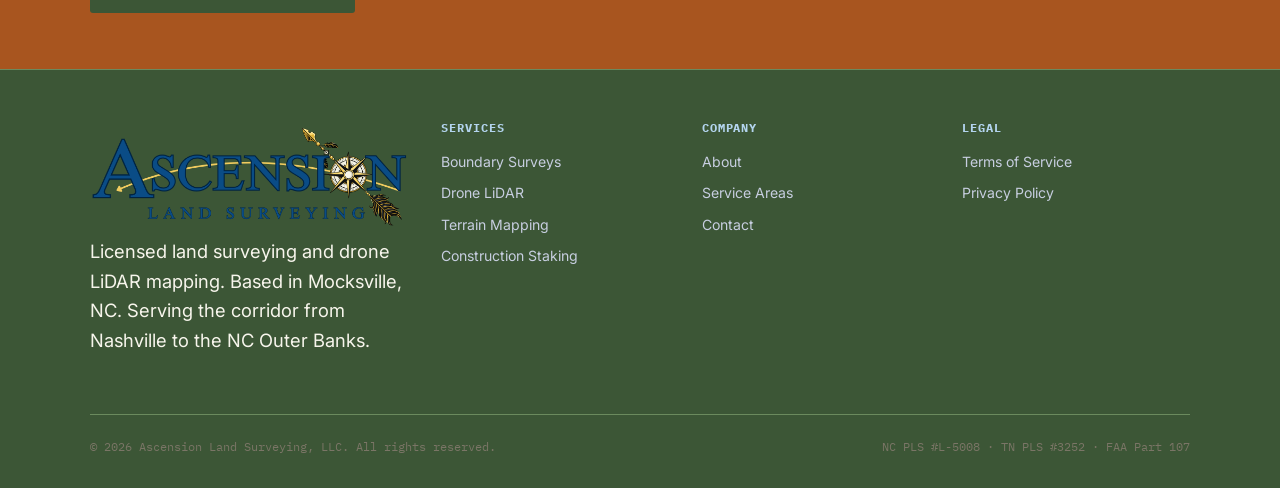
==== commit cbaaec28: "Update print statement from 'Hello' to 'Goodbye'" ====
--- a/index.html
+++ b/index.html
@@ -3,33 +3,15 @@
 <head>
 <meta charset="UTF-8">
 <meta name="viewport" content="width=device-width, initial-scale=1.0">
-<title>Ascension Land Surveying | Licensed Land Surveying &amp; Drone LiDAR Mapping | Nashville to the NC Outer Banks</title>
-<meta name="description" content="Licensed land surveying and drone LiDAR mapping across a growing corridor from Nashville, TN to the North Carolina Outer Banks. Boundary surveys, topographic surveys, and construction staking.">
+<title>Ascension Land Surveying | Licensed Surveying &amp; Drone LiDAR | Nashville to the NC Outer Banks</title>
+<meta name="description" content="Award-winning licensed land surveying and drone LiDAR mapping across the corridor from Nashville, TN to the North Carolina Outer Banks. Boundary surveys, topographic surveys, construction staking.">
 <link rel="canonical" href="https://www.ascension-landsurveying.com/">
-<meta property="og:title" content="Ascension Land Surveying">
-<meta property="og:description" content="Licensed land surveying and drone LiDAR mapping serving North Carolina and Tennessee.">
-<meta property="og:type" content="website">
+<link rel="icon" type="image/png" href="assets/favicon.png">
 <link rel="preconnect" href="https://fonts.googleapis.com">
-<link href="https://fonts.googleapis.com/css2?family=Fraunces:ital,opsz,wght@0,9..144,500;0,9..144,600;0,9..144,700;1,9..144,500&family=Inter:wght@400;500;600&family=IBM+Plex+Mono:wght@400;500;600&display=swap" rel="stylesheet">
-<link rel="icon" type="image/png" href="assets/favicon.png">
+<link href="https://fonts.googleapis.com/css2?family=Playfair+Display:ital,wght@0,600;0,700;1,600;1,700&family=Inter:wght@400;500;600&family=IBM+Plex+Mono:wght@400;500;600&display=swap" rel="stylesheet">
 <link rel="stylesheet" href="css/styles.css">
 <script type="application/ld+json">
-{
-  "@context": "https://schema.org",
-  "@type": "ProfessionalService",
-  "name": "Ascension Land Surveying, LLC",
-  "image": "https://www.ascension-landsurveying.com/assets/og-image.png",
-  "description": "Licensed land surveying and drone LiDAR mapping services for North Carolina and Tennessee.",
-  "address": {
-    "@type": "PostalAddress",
-    "addressLocality": "Mocksville",
-    "addressRegion": "NC",
-    "addressCountry": "US"
-  },
-  "areaServed": ["North Carolina", "Tennessee"],
-  "url": "https://www.ascension-landsurveying.com/",
-  "priceRange": "$$"
-}
+{"@context":"https://schema.org","@type":"ProfessionalService","name":"Ascension Land Surveying, LLC","description":"Licensed land surveying and drone LiDAR mapping from Nashville to the NC Outer Banks.","address":{"@type":"PostalAddress","addressLocality":"Mocksville","addressRegion":"NC","addressCountry":"US"},"areaServed":["North Carolina","Tennessee"],"url":"https://www.ascension-landsurveying.com/"}
 </script>
 </head>
 <body>
@@ -52,222 +34,485 @@
 
 <main>
 
-  <!-- HERO -->
-  <section class="hero">
-    <div class="topo-field dense" aria-hidden="true"></div>
-    <svg class="compass-mark" width="440" height="440" viewBox="0 0 400 400" aria-hidden="true">
-      <circle cx="200" cy="200" r="180" fill="none" stroke="#B3D4EE" stroke-width="1"/>
-      <circle cx="200" cy="200" r="140" fill="none" stroke="#B3D4EE" stroke-width="1"/>
-      <g stroke="#B3D4EE" stroke-width="1">
-        <line x1="200" y1="10" x2="200" y2="390"/>
-        <line x1="10" y1="200" x2="390" y2="200"/>
-        <line x1="59" y1="59" x2="341" y2="341"/>
-        <line x1="341" y1="59" x2="59" y2="341"/>
-      </g>
-      <path d="M200 40 L214 190 L200 200 L186 190 Z" fill="#B3D4EE"/>
-      <path d="M200 360 L186 210 L200 200 L214 210 Z" fill="#A8551F"/>
-      <circle cx="200" cy="200" r="8" fill="none" stroke="#B3D4EE" stroke-width="2"/>
-    </svg>
-    <div class="container hero-grid">
-      <div>
-        <p class="eyebrow-mono">Licensed PLS &middot; NC &amp; TN &middot; Est. field work since 2012</p>
-        <h1>Boundaries you can build on. <em>Data you can trust.</em></h1>
-        <p class="lede">Ascension provides licensed land surveying and drone LiDAR mapping for engineers, developers, and contractors across a growing corridor from Nashville, Tennessee to the North Carolina Outer Banks &mdash; from staked corners to survey-grade point clouds.</p>
-        <div class="hero-actions">
-          <a href="contact.html" class="btn btn-primary">Request a Project Quote</a>
-          <a href="services.html" class="btn btn-ghost">See Our Services</a>
-        </div>
-      </div>
-      <div class="readout" aria-hidden="true">
-        <div class="readout-head">
-          <span><span class="readout-dot"></span>Field Session Log</span>
-          <span data-readout-time>00:00:00</span>
-        </div>
-        <div class="readout-row"><span class="k">DATUM</span><span class="v">NAD83 (2011)</span></div>
-        <div class="readout-row"><span class="k">METHOD</span><span class="v">RTK GNSS + LiDAR</span></div>
-        <div class="readout-row"><span class="k">HORZ. ACCURACY</span><span class="v">&plusmn; 0.03 ft</span></div>
-        <div class="readout-row"><span class="k">DRONE PLATFORM</span><span class="v">DJI Matrice, Part 107</span></div>
-        <div class="readout-row"><span class="k">SERVICE AREA</span><span class="v">Nashville, TN &rarr; NC Outer Banks</span></div>
-        <div class="readout-row"><span class="k">LICENSE</span><span class="v">NC #L-5008 &middot; TN #3252</span></div>
-      </div>
-    </div>
-  </section>
-
-  <!-- CREDENTIALS -->
-  <section class="section-paper">
-    <div class="container">
-      <div class="section-head">
-        <p class="eyebrow-mono">Credentials</p>
-        <h2>Every stamp on a survey is a signature. Ours are current.</h2>
-      </div>
-      <div class="cred-row">
-        <div class="cred-card cred-card-badge" style="flex-direction:column; align-items:flex-start;">
-          <img class="badge-img-lg" src="assets/badge-nc.png" alt="North Carolina Licensed Professional Land Surveyor badge" style="width:100%; max-width:150px; height:auto; margin-bottom:1rem;">
-          <div><h3>Licensed PLS &mdash; North Carolina</h3><p>License #L-5008, active</p></div>
-        </div>
-        <div class="cred-card cred-card-badge" style="flex-direction:column; align-items:flex-start;">
-          <img class="badge-img-lg" src="assets/badge-tn.png" alt="Tennessee Licensed Land Surveyor badge" style="width:100%; max-width:150px; height:auto; margin-bottom:1rem;">
-          <div><h3>Licensed PLS &mdash; Tennessee</h3><p>License #3252, active</p></div>
-        </div>
-        <div class="cred-card cred-card-badge" style="flex-direction:column; align-items:flex-start;">
-          <img class="badge-img-lg" src="assets/badge-faa.png" alt="FAA Part 107 Certified Drone Pilot badge" style="width:100%; max-width:150px; height:auto; margin-bottom:1rem;">
-          <div><h3>FAA Part 107</h3><p>Certified remote pilot</p></div>
-        </div>
-        <div class="cred-card cred-card-badge" style="flex-direction:column; align-items:flex-start;">
-          <img class="badge-img-lg" src="assets/award-plaque.png" alt="NC Society of Surveyors First Place Plat Award" style="width:100%; max-width:150px; height:auto; margin-bottom:1rem;">
-          <div><h3>NC Society of Surveyors</h3><p>First place, nonconforming survey, 2019</p></div>
-        </div>
-      </div>
-    </div>
-  </section>
-
-  <!-- RECOGNITION (real photos) -->
-  <section>
-    <div class="container">
-      <div class="section-head">
-        <p class="eyebrow-mono">Recognition</p>
-        <h2>Award-winning work, on the record.</h2>
-      </div>
-      <div class="cred-row" style="grid-template-columns: 1fr 1fr;">
-        <div class="cred-card" style="flex-direction:column; align-items:flex-start;">
-          <img src="assets/chris-with-award.jpg" alt="Chris Cole holding the NC Society of Surveyors First Place Plat Award" style="width:100%; border-radius:var(--radius); margin-bottom:1rem;">
-          <h3 style="font-family:var(--font-mono); font-size:0.85rem;">First Place Plat Award &mdash; Nonconforming</h3>
-          <p>NC Society of Surveyors, 2019. "Rhapsody Conservation Easement Survey."</p>
-        </div>
-        <div class="cred-card" style="flex-direction:column; align-items:flex-start;">
-          <img src="assets/magazine-cover.png" alt="The Tarheel Surveyor, Spring 2021, featuring Chris Cole of Ascension Land Surveying" style="width:100%; border-radius:var(--radius); margin-bottom:1rem;">
-          <h3 style="font-family:var(--font-mono); font-size:0.85rem;">Featured, The Tarheel Surveyor</h3>
-          <p>Spring 2021, Issue 21.1 &mdash; "More Than Meets the Eye."</p>
-        </div>
-      </div>
-    </div>
-  </section>
-
-  <!-- SERVICES -->
-  <section id="services">
-    <div class="container">
-      <div class="section-head">
-        <p class="eyebrow-mono">What We Do</p>
-        <h2>Ground truth, however you need it collected.</h2>
-      </div>
-    </div>
-    <div class="container" style="padding:0;">
-      <div class="svc-grid">
-        <article class="svc-card">
-          <p class="svc-num">01 &mdash; Boundary &amp; ALTA</p>
-          <h3>Traditional Land Surveying</h3>
-          <p>Boundary retracement, ALTA/NSPS surveys, subdivision platting, and easement location using RTK GNSS and conventional total-station methods.</p>
-          <a href="services.html#boundary">Learn more &rarr;</a>
-        </article>
-        <article class="svc-card">
-          <p class="svc-num">02 &mdash; Aerial</p>
-          <h3>Drone LiDAR Surveying</h3>
-          <p>FAA Part 107 drone flights collect dense point-cloud elevation data across wooded or hard-to-reach terrain in a fraction of ground-crew time.</p>
-          <a href="services.html#lidar">Learn more &rarr;</a>
-        </article>
-        <article class="svc-card">
-          <p class="svc-num">03 &mdash; Terrain</p>
-          <h3>3D Terrain &amp; Topographic Mapping</h3>
-          <p>Digital elevation models and contour mapping built from LiDAR returns, delivered in formats your engineering team already uses.</p>
-          <a href="services.html#terrain">Learn more &rarr;</a>
-        </article>
-        <article class="svc-card">
-          <p class="svc-num">04 &mdash; Active Sites</p>
-          <h3>Construction Staking &amp; Monitoring</h3>
-          <p>Layout staking, as-built verification, and repeat-flight progress mapping for active construction and land development sites.</p>
-          <a href="services.html#construction">Learn more &rarr;</a>
-        </article>
-      </div>
-    </div>
-  </section>
-
-  <!-- PROCESS (genuine sequence) -->
-  <section class="section-paper">
-    <div class="container">
-      <div class="section-head">
-        <p class="eyebrow-mono">How a Project Runs</p>
-        <h2>From research to recorded plat.</h2>
-      </div>
-      <ol class="process-list" style="color:#3C5636;">
-        <li class="process-item" style="border-color:#C9C2AC;">
-          <div style="grid-column:2;"><h3 style="color:#3C5636;">Records research</h3><p style="color:#4A6440;">We pull deed history, prior plats, and county GIS data before anyone sets foot on the property, so field time is spent verifying, not searching.</p></div>
-        </li>
-        <li class="process-item" style="border-color:#C9C2AC;">
-          <div style="grid-column:2;"><h3 style="color:#3C5636;">Field data collection</h3><p style="color:#4A6440;">RTK GNSS, total station, and drone LiDAR flights capture boundary evidence and terrain data, matched to the accuracy the project actually requires.</p></div>
-        </li>
-        <li class="process-item" style="border-color:#C9C2AC;">
-          <div style="grid-column:2;"><h3 style="color:#3C5636;">Office processing</h3><p style="color:#4A6440;">Point clouds are classified, boundary evidence is analyzed against record documents, and the survey is drafted to state minimum standards.</p></div>
-        </li>
-        <li class="process-item" style="border-color:#C9C2AC;">
-          <div style="grid-column:2;"><h3 style="color:#3C5636;">Delivery &amp; recording</h3><p style="color:#4A6440;">You receive stamped drawings and data in the formats your team needs &mdash; PDF, DWG, or point cloud &mdash; with plats recorded where required.</p></div>
-        </li>
-      </ol>
-    </div>
-  </section>
-
-  <!-- SERVICE AREAS (region-level, not per-city clones) -->
-  <section id="areas">
-    <div class="container">
-      <div class="section-head">
-        <p class="eyebrow-mono">Where We Work</p>
-        <h2>A growing corridor, five real regions.</h2>
-        <p style="color:#C7CEE0; margin-top:0.8rem;">Ascension is building out crew coverage from Nashville, Tennessee to the North Carolina Outer Banks &mdash; each region below reflects real current coverage, not a page for every town along the way.</p>
-      </div>
-      <div class="area-grid area-grid-6">
-        <div class="area-card"><h3>Middle Tennessee</h3><p style="color:#A9B4CE; font-size:0.9rem;">Nashville &amp; surrounding counties</p></div>
-        <div class="area-card"><h3>East TN &amp; Tri-Cities</h3><p style="color:#A9B4CE; font-size:0.9rem;">Knoxville, Johnson City, Bristol</p></div>
-        <div class="area-card"><h3>NC Piedmont Triad</h3><p style="color:#A9B4CE; font-size:0.9rem;">Winston-Salem, Greensboro &mdash; home base</p></div>
-        <div class="area-card"><h3>NC Triangle</h3><p style="color:#A9B4CE; font-size:0.9rem;">Raleigh, Durham, Chapel Hill</p></div>
-        <div class="area-card"><h3>Coastal NC</h3><p style="color:#A9B4CE; font-size:0.9rem;">Eastern NC through the Outer Banks</p></div>
-        <a href="service-areas.html" class="area-card" style="display:flex; align-items:center; justify-content:center; text-decoration:none; color:var(--orange);"><span style="font-family:var(--font-mono); font-size:0.85rem; text-transform:uppercase; letter-spacing:0.05em;">See full coverage &rarr;</span></a>
-      </div>
-    </div>
-  </section>
-
-  <!-- REVIEWS -->
-  <section class="section-paper">
-    <div class="container">
-      <div class="section-head">
-        <p class="eyebrow-mono">Client Reviews</p>
-        <h2>What engineers and property owners tell us.</h2>
-      </div>
-      <div class="review-grid">
-        <div class="review-card">
-          <div class="review-stars">&#9733;&#9733;&#9733;&#9733;&#9733;</div>
-          <p>Responsive, precise, and easy to work with on a tight development timeline. The LiDAR data came back cleaner than we expected for that much tree cover.</p>
-          <div class="review-attr">&mdash; Civil engineering client, Google review</div>
-        </div>
-        <div class="review-card">
-          <div class="review-stars">&#9733;&#9733;&#9733;&#9733;&#9733;</div>
-          <p>Clear communication through the whole boundary survey, and Chris walked us through exactly what the plat showed once it was done.</p>
-          <div class="review-attr">&mdash; Property owner, Google review</div>
-        </div>
-        <div class="review-card">
-          <div class="review-stars">&#9733;&#9733;&#9733;&#9733;&#9733;</div>
-          <p>Used them for construction staking on a multi-phase site. Turnaround was faster than our previous surveyor and the data integrated cleanly into our CAD files.</p>
-          <div class="review-attr">&mdash; General contractor, Google review</div>
-        </div>
-      </div>
-      <p class="form-note" style="color:#5A6B8C; margin-top:1.5rem;">Replace with live-embedded Google reviews before launch &mdash; screenshots don't carry review schema markup or SEO value.</p>
-    </div>
-  </section>
-
-  <!-- CTA -->
-  <section class="cta-band">
-    <div class="container cta-row">
-      <h2>Have a site that needs boundaries, terrain data, or both?</h2>
+<!-- ═══════════════════════════════════════════
+     HERO — Parchment × Topo
+     ═══════════════════════════════════════════ -->
+<section class="hero">
+  <div class="topo-grid" aria-hidden="true"></div>
+  <div class="topo-contours" aria-hidden="true"></div>
+
+  <div class="hero-inner container">
+    <p class="hero-kicker" data-reveal>
+      Est. 2012 &middot; Mocksville, NC
+      <span>&#9679;</span>
+      NC PLS #L-5008 &middot; TN PLS #3252
+      <span>&#9679;</span>
+      FAA Part 107 Certified
+    </p>
+
+    <h1 data-reveal data-reveal-delay="1">
+      Every boundary<br>
+      has a story.<br>
+      <em>We find it.</em>
+    </h1>
+
+    <p class="hero-sub" data-reveal data-reveal-delay="2">
+      Licensed land surveying and drone LiDAR mapping for engineers, developers,
+      and contractors across the corridor from Nashville, Tennessee
+      to the North Carolina Outer Banks.
+    </p>
+
+    <div class="hero-actions" data-reveal data-reveal-delay="3">
       <a href="contact.html" class="btn btn-primary">Request a Project Quote</a>
-    </div>
-  </section>
+      <a href="services.html" class="btn btn-ghost">See Our Services</a>
+    </div>
+
+    <div class="hero-legend" data-reveal data-reveal-delay="4">
+      <div class="legend-item">
+        <strong>Traditional Surveying</strong>
+        Boundary &middot; ALTA &middot; Subdivision
+      </div>
+      <div class="legend-item">
+        <strong>Drone LiDAR Mapping</strong>
+        DJI Matrice &middot; Survey-grade &plusmn;0.03 ft
+      </div>
+      <div class="legend-item">
+        <strong>Two-State Coverage</strong>
+        Nashville &rarr; NC Outer Banks corridor
+      </div>
+    </div>
+  </div>
+
+  <div class="hero-scroll-hint" aria-hidden="true">
+    Scroll to explore
+    <span class="scroll-arrow"></span>
+  </div>
+</section>
+
+<!-- ═══════════════════════════════════════════
+     CREDENTIAL STRIP — Dark band
+     ═══════════════════════════════════════════ -->
+<div class="cred-strip" data-reveal>
+  <div class="container">
+    <div class="cred-strip-inner">
+      <div class="cred-item">
+        <strong>NC License #L-5008</strong>
+        Licensed since May 14, 2012
+      </div>
+      <div class="cred-item">
+        <strong>TN License #3252</strong>
+        Active through Dec 31, 2027
+      </div>
+      <div class="cred-item">
+        <strong>FAA Part 107</strong>
+        Certified drone pilot &middot; Christopher L. Cole
+      </div>
+      <div class="cred-item">
+        <strong>NC Society of Surveyors</strong>
+        First Place Plat Award &mdash; 2019
+      </div>
+    </div>
+  </div>
+</div>
+
+<!-- ═══════════════════════════════════════════
+     SERVICES — Map legend style
+     ═══════════════════════════════════════════ -->
+<section class="section-parch">
+  <div class="container">
+    <div class="section-head" data-reveal>
+      <p class="eyebrow">What We Do</p>
+      <h2>Four ways to capture ground truth.</h2>
+    </div>
+    <div class="svc-grid">
+      <article class="svc-card" data-reveal>
+        <span class="svc-symbol">Boundary &amp; ALTA</span>
+        <h3>Traditional Land Surveying</h3>
+        <p>Boundary retracement, ALTA/NSPS surveys, subdivision platting, and easement location using RTK GNSS and conventional total-station methods.</p>
+        <a href="services.html#boundary">Learn more &rarr;</a>
+      </article>
+      <article class="svc-card svc-card-dark" data-reveal data-reveal-delay="1">
+        <span class="svc-symbol">Aerial &middot; LiDAR</span>
+        <h3>Drone LiDAR Surveying</h3>
+        <p>FAA Part 107 flights with our DJI Matrice LiDAR platform capture dense point-cloud elevation data under canopy that photogrammetry can't penetrate.</p>
+        <a href="services.html#lidar">Learn more &rarr;</a>
+      </article>
+      <article class="svc-card svc-card-dark" data-reveal data-reveal-delay="2">
+        <span class="svc-symbol">Terrain &middot; 3D</span>
+        <h3>Topographic &amp; 3D Terrain Mapping</h3>
+        <p>Digital elevation models and contour maps built from classified LiDAR returns, delivered as PDF, DWG, or point cloud in the format your team already uses.</p>
+        <a href="services.html#terrain">Learn more &rarr;</a>
+      </article>
+      <article class="svc-card" data-reveal data-reveal-delay="3">
+        <span class="svc-symbol">Construction</span>
+        <h3>Construction Staking &amp; Monitoring</h3>
+        <p>Layout staking, as-built verification, and repeat-flight progress mapping for active build sites &mdash; without interrupting the crew on the ground.</p>
+        <a href="services.html#construction">Learn more &rarr;</a>
+      </article>
+    </div>
+  </div>
+</section>
+
+<!-- ═══════════════════════════════════════════
+     LiDAR SHOWCASE — Dark, tech, dramatic
+     ═══════════════════════════════════════════ -->
+<section class="lidar-section">
+  <div class="lidar-grid-bg" aria-hidden="true"></div>
+  <div class="container lidar-inner">
+
+    <div class="lidar-text">
+      <p class="eyebrow" data-reveal>Drone LiDAR Technology</p>
+      <h2 data-reveal data-reveal-delay="1">
+        What takes days<br>on foot takes<br>
+        <em>hours in the air.</em>
+      </h2>
+      <p data-reveal data-reveal-delay="2">
+        Dense forest. Steep terrain. Active construction sites. Environments where conventional ground crews work slowly and sometimes unsafely. A single drone LiDAR flight captures everything — under the canopy, across the ridge, along the whole site — in one pass.
+      </p>
+      <div class="lidar-stats" data-reveal data-reveal-delay="3">
+        <div class="stat-cell">
+          <span class="num">&plusmn;0.03<small style="font-size:0.55em">ft</small></span>
+          <span class="label">Horizontal accuracy</span>
+        </div>
+        <div class="stat-cell">
+          <span class="num">500+</span>
+          <span class="label">Points per m&sup2;</span>
+        </div>
+        <div class="stat-cell">
+          <span class="num">400<small style="font-size:0.55em">ft</small></span>
+          <span class="label">Flight altitude AGL</span>
+        </div>
+        <div class="stat-cell">
+          <span class="num">NAD83</span>
+          <span class="label">Datum (2011)</span>
+        </div>
+      </div>
+    </div>
+
+    <div class="point-cloud-wrap" data-reveal data-reveal-delay="2">
+      <div class="scan-line" aria-hidden="true"></div>
+      <svg class="point-cloud-svg" viewBox="0 0 1200 500" aria-label="LiDAR point cloud visualization">
+        <rect width="1200" height="500" fill="var(--lidar-bg)"/>
+        <rect width="1200" height="500" fill="rgba(22,41,34,0.6)"/>
+        <circle cx="412.4" cy="202.3" r="3.7" fill="#4AADCC" opacity="0.75"/>
+      <circle cx="987.4" cy="213.5" r="1.6" fill="#4AADCC" opacity="0.75"/>
+      <circle cx="658.3" cy="259.2" r="2.1" fill="#7EC87A" opacity="0.65"/>
+      <circle cx="749.8" cy="272.2" r="3.9" fill="#7EC87A" opacity="0.65"/>
+      <circle cx="795.7" cy="114.6" r="2.5" fill="#6DDDEB" opacity="0.9"/>
+      <circle cx="857.2" cy="235.9" r="1.8" fill="#4AADCC" opacity="0.75"/>
+      <circle cx="840.8" cy="148.7" r="3.9" fill="#6DDDEB" opacity="0.9"/>
+      <circle cx="682.6" cy="429.8" r="2.6" fill="#C4A85A" opacity="0.55"/>
+      <circle cx="877.3" cy="176.9" r="3.2" fill="#4AADCC" opacity="0.75"/>
+      <circle cx="241.2" cy="146.6" r="2.4" fill="#6DDDEB" opacity="0.9"/>
+      <circle cx="709.0" cy="305.9" r="2.3" fill="#7EC87A" opacity="0.65"/>
+      <circle cx="615.1" cy="247.2" r="2.3" fill="#4AADCC" opacity="0.75"/>
+      <circle cx="748.0" cy="300.2" r="2.0" fill="#7EC87A" opacity="0.65"/>
+      <circle cx="347.1" cy="204.2" r="4.5" fill="#4AADCC" opacity="0.75"/>
+      <circle cx="726.9" cy="194.9" r="3.8" fill="#4AADCC" opacity="0.75"/>
+      <circle cx="853.5" cy="277.4" r="2.3" fill="#7EC87A" opacity="0.65"/>
+      <circle cx="1044.6" cy="188.2" r="2.4" fill="#4AADCC" opacity="0.75"/>
+      <circle cx="677.2" cy="222.6" r="2.3" fill="#4AADCC" opacity="0.75"/>
+      <circle cx="569.8" cy="230.6" r="3.3" fill="#4AADCC" opacity="0.75"/>
+      <circle cx="559.5" cy="143.3" r="4.5" fill="#6DDDEB" opacity="0.9"/>
+      <circle cx="470.9" cy="200.4" r="3.4" fill="#4AADCC" opacity="0.75"/>
+      <circle cx="579.9" cy="84.1" r="2.6" fill="#6DDDEB" opacity="0.9"/>
+      <circle cx="629.1" cy="466.7" r="4.1" fill="#C4A85A" opacity="0.55"/>
+      <circle cx="650.2" cy="111.2" r="3.1" fill="#6DDDEB" opacity="0.9"/>
+      <circle cx="644.6" cy="222.3" r="2.8" fill="#4AADCC" opacity="0.75"/>
+      <circle cx="1016.0" cy="174.9" r="3.0" fill="#4AADCC" opacity="0.75"/>
+      <circle cx="1010.5" cy="154.5" r="2.4" fill="#4AADCC" opacity="0.75"/>
+      <circle cx="811.8" cy="271.3" r="3.1" fill="#7EC87A" opacity="0.65"/>
+      <circle cx="677.3" cy="60.2" r="2.5" fill="#6DDDEB" opacity="0.9"/>
+      <circle cx="1033.7" cy="171.5" r="4.0" fill="#4AADCC" opacity="0.75"/>
+      <circle cx="1045.0" cy="333.0" r="4.3" fill="#7EC87A" opacity="0.65"/>
+      <circle cx="632.1" cy="263.3" r="3.8" fill="#7EC87A" opacity="0.65"/>
+      <circle cx="315.6" cy="240.6" r="3.1" fill="#4AADCC" opacity="0.75"/>
+      <circle cx="831.3" cy="184.6" r="2.1" fill="#4AADCC" opacity="0.75"/>
+      <circle cx="866.5" cy="245.6" r="4.5" fill="#4AADCC" opacity="0.75"/>
+      <circle cx="660.1" cy="237.5" r="2.2" fill="#4AADCC" opacity="0.75"/>
+      <circle cx="589.4" cy="221.9" r="2.2" fill="#4AADCC" opacity="0.75"/>
+      <circle cx="611.8" cy="207.1" r="4.2" fill="#4AADCC" opacity="0.75"/>
+      <circle cx="263.8" cy="150.4" r="3.5" fill="#4AADCC" opacity="0.75"/>
+      <circle cx="984.0" cy="433.0" r="3.2" fill="#C4A85A" opacity="0.55"/>
+      <circle cx="899.9" cy="202.4" r="1.8" fill="#4AADCC" opacity="0.75"/>
+      <circle cx="618.7" cy="246.6" r="3.5" fill="#4AADCC" opacity="0.75"/>
+      <circle cx="198.4" cy="205.2" r="2.5" fill="#4AADCC" opacity="0.75"/>
+      <circle cx="423.8" cy="132.3" r="2.8" fill="#6DDDEB" opacity="0.9"/>
+      <circle cx="575.1" cy="282.7" r="2.8" fill="#7EC87A" opacity="0.65"/>
+      <circle cx="695.3" cy="79.2" r="4.5" fill="#6DDDEB" opacity="0.9"/>
+      <circle cx="1072.1" cy="412.0" r="4.0" fill="#C4A85A" opacity="0.55"/>
+      <circle cx="575.7" cy="266.2" r="2.7" fill="#7EC87A" opacity="0.65"/>
+      <circle cx="321.1" cy="460.2" r="2.3" fill="#C4A85A" opacity="0.55"/>
+      <circle cx="609.5" cy="220.7" r="4.4" fill="#4AADCC" opacity="0.75"/>
+      <circle cx="655.8" cy="350.5" r="2.0" fill="#C4A85A" opacity="0.55"/>
+      <circle cx="932.3" cy="234.3" r="3.1" fill="#4AADCC" opacity="0.75"/>
+      <circle cx="251.4" cy="282.0" r="3.0" fill="#7EC87A" opacity="0.65"/>
+      <circle cx="341.7" cy="425.1" r="1.7" fill="#C4A85A" opacity="0.55"/>
+      <circle cx="476.8" cy="175.7" r="2.2" fill="#4AADCC" opacity="0.75"/>
+      <circle cx="804.4" cy="212.2" r="3.3" fill="#4AADCC" opacity="0.75"/>
+      <circle cx="631.8" cy="222.8" r="4.3" fill="#4AADCC" opacity="0.75"/>
+      <circle cx="672.0" cy="187.8" r="2.7" fill="#4AADCC" opacity="0.75"/>
+      <circle cx="568.3" cy="266.7" r="1.7" fill="#7EC87A" opacity="0.65"/>
+      <circle cx="1039.0" cy="180.1" r="2.1" fill="#4AADCC" opacity="0.75"/>
+      <circle cx="1039.1" cy="176.0" r="4.1" fill="#4AADCC" opacity="0.75"/>
+      <circle cx="886.8" cy="418.5" r="3.6" fill="#C4A85A" opacity="0.55"/>
+      <circle cx="1018.2" cy="179.8" r="4.0" fill="#4AADCC" opacity="0.75"/>
+      <circle cx="479.6" cy="57.7" r="1.9" fill="#6DDDEB" opacity="0.9"/>
+      <circle cx="878.7" cy="339.1" r="2.3" fill="#7EC87A" opacity="0.65"/>
+      <circle cx="863.1" cy="260.5" r="2.3" fill="#7EC87A" opacity="0.65"/>
+      <circle cx="976.3" cy="188.5" r="2.8" fill="#4AADCC" opacity="0.75"/>
+      <circle cx="1009.0" cy="263.8" r="3.4" fill="#7EC87A" opacity="0.65"/>
+      <circle cx="687.4" cy="133.5" r="2.8" fill="#6DDDEB" opacity="0.9"/>
+      <circle cx="1032.0" cy="354.3" r="4.2" fill="#C4A85A" opacity="0.55"/>
+      <circle cx="909.6" cy="202.8" r="1.9" fill="#4AADCC" opacity="0.75"/>
+      <circle cx="958.5" cy="154.3" r="4.1" fill="#4AADCC" opacity="0.75"/>
+      <circle cx="389.1" cy="154.8" r="1.8" fill="#4AADCC" opacity="0.75"/>
+      <circle cx="995.7" cy="214.4" r="3.4" fill="#4AADCC" opacity="0.75"/>
+      <circle cx="1025.6" cy="174.7" r="4.4" fill="#4AADCC" opacity="0.75"/>
+      <circle cx="993.3" cy="69.4" r="3.7" fill="#6DDDEB" opacity="0.9"/>
+      <circle cx="993.9" cy="184.2" r="4.1" fill="#4AADCC" opacity="0.75"/>
+      <circle cx="440.1" cy="359.2" r="1.8" fill="#C4A85A" opacity="0.55"/>
+      <circle cx="972.7" cy="144.5" r="3.9" fill="#6DDDEB" opacity="0.9"/>
+      <circle cx="597.8" cy="211.9" r="1.6" fill="#4AADCC" opacity="0.75"/>
+      <circle cx="530.1" cy="436.2" r="4.4" fill="#C4A85A" opacity="0.55"/>
+      <circle cx="585.4" cy="181.6" r="4.4" fill="#4AADCC" opacity="0.75"/>
+      <circle cx="1049.7" cy="235.4" r="2.0" fill="#4AADCC" opacity="0.75"/>
+      <circle cx="365.5" cy="69.9" r="2.8" fill="#6DDDEB" opacity="0.9"/>
+      <circle cx="482.3" cy="290.4" r="3.0" fill="#7EC87A" opacity="0.65"/>
+      <circle cx="577.6" cy="224.5" r="3.6" fill="#4AADCC" opacity="0.75"/>
+      <circle cx="899.8" cy="203.9" r="3.7" fill="#4AADCC" opacity="0.75"/>
+      <circle cx="803.6" cy="198.4" r="1.7" fill="#4AADCC" opacity="0.75"/>
+      <circle cx="584.7" cy="276.3" r="3.7" fill="#7EC87A" opacity="0.65"/>
+      <circle cx="632.9" cy="355.4" r="2.7" fill="#C4A85A" opacity="0.55"/>
+      <circle cx="831.0" cy="334.9" r="4.3" fill="#7EC87A" opacity="0.65"/>
+      <circle cx="948.3" cy="184.0" r="3.1" fill="#4AADCC" opacity="0.75"/>
+      <circle cx="656.1" cy="363.2" r="3.2" fill="#C4A85A" opacity="0.55"/>
+      <circle cx="672.7" cy="245.8" r="2.9" fill="#4AADCC" opacity="0.75"/>
+      <circle cx="896.0" cy="98.1" r="1.8" fill="#6DDDEB" opacity="0.9"/>
+      <circle cx="769.4" cy="274.6" r="3.8" fill="#7EC87A" opacity="0.65"/>
+      <circle cx="543.2" cy="224.2" r="2.2" fill="#4AADCC" opacity="0.75"/>
+      <circle cx="961.8" cy="218.7" r="3.4" fill="#4AADCC" opacity="0.75"/>
+      <circle cx="630.5" cy="149.8" r="2.2" fill="#6DDDEB" opacity="0.9"/>
+      <circle cx="403.8" cy="138.2" r="1.8" fill="#6DDDEB" opacity="0.9"/>
+      <circle cx="545.5" cy="203.6" r="1.7" fill="#4AADCC" opacity="0.75"/>
+      <circle cx="815.1" cy="170.0" r="3.9" fill="#4AADCC" opacity="0.75"/>
+      <circle cx="960.1" cy="147.7" r="4.2" fill="#6DDDEB" opacity="0.9"/>
+      <circle cx="795.4" cy="224.9" r="3.1" fill="#4AADCC" opacity="0.75"/>
+      <circle cx="869.3" cy="240.4" r="2.3" fill="#4AADCC" opacity="0.75"/>
+      <circle cx="501.0" cy="130.3" r="3.1" fill="#6DDDEB" opacity="0.9"/>
+      <circle cx="594.3" cy="235.2" r="2.3" fill="#4AADCC" opacity="0.75"/>
+      <circle cx="604.9" cy="246.4" r="2.2" fill="#4AADCC" opacity="0.75"/>
+      <circle cx="872.1" cy="237.9" r="3.1" fill="#4AADCC" opacity="0.75"/>
+      <circle cx="472.9" cy="242.4" r="3.3" fill="#4AADCC" opacity="0.75"/>
+      <circle cx="941.2" cy="181.8" r="1.5" fill="#4AADCC" opacity="0.75"/>
+      <circle cx="707.7" cy="64.1" r="4.4" fill="#6DDDEB" opacity="0.9"/>
+      <circle cx="830.6" cy="213.0" r="2.2" fill="#4AADCC" opacity="0.75"/>
+      <circle cx="659.8" cy="269.5" r="2.5" fill="#7EC87A" opacity="0.65"/>
+      <circle cx="671.2" cy="261.5" r="1.9" fill="#7EC87A" opacity="0.65"/>
+      <circle cx="386.5" cy="205.0" r="1.6" fill="#4AADCC" opacity="0.75"/>
+      <circle cx="475.9" cy="206.7" r="2.6" fill="#4AADCC" opacity="0.75"/>
+      <circle cx="558.6" cy="409.9" r="2.6" fill="#C4A85A" opacity="0.55"/>
+      <circle cx="948.7" cy="155.9" r="1.7" fill="#4AADCC" opacity="0.75"/>
+      <circle cx="-52.3" cy="154.3" r="2.5" fill="#4AADCC" opacity="0.75"/>
+        <text x="20" y="490" font-family="IBM Plex Mono" font-size="11" fill="rgba(74,173,204,0.45)">POINT CLOUD · DJI MATRICE · NAD83(2011) · CLASS 2 RETURNS · 500+ PTS/M²</text>
+      </svg>
+    </div>
+
+  </div>
+</section>
+
+<!-- ═══════════════════════════════════════════
+     PROCESS — Bearing-annotated timeline
+     ═══════════════════════════════════════════ -->
+<section class="section-parch">
+  <div class="container">
+    <div class="section-head" data-reveal>
+      <p class="eyebrow">How a Project Runs</p>
+      <h2>From courthouse research to recorded plat.</h2>
+    </div>
+    <div class="bearing-rule" data-reveal>N 45°28&prime;16&Prime; E &mdash; Mocksville, NC</div>
+    <ol class="process-list">
+      <li class="process-item" data-reveal>
+        <div class="process-content">
+          <h3>Records Research</h3>
+          <p>We pull deed history, prior plats, and county GIS data before anyone sets foot on the property. Field time spent verifying, not searching.</p>
+          <span class="process-bearing">&#9654; Courthouse &middot; County GIS &middot; NCDOT right-of-way records</span>
+        </div>
+      </li>
+      <li class="process-item" data-reveal data-reveal-delay="1">
+        <div class="process-content">
+          <h3>Field Data Collection</h3>
+          <p>RTK GNSS, total station, and drone LiDAR flights capture boundary evidence and terrain data matched to the accuracy the project actually requires.</p>
+          <span class="process-bearing">&#9654; RTK GNSS &middot; Total Station &middot; DJI Matrice LiDAR</span>
+        </div>
+      </li>
+      <li class="process-item" data-reveal data-reveal-delay="2">
+        <div class="process-content">
+          <h3>Office Processing</h3>
+          <p>Point clouds classified, boundary evidence analyzed against record documents, survey drafted to state minimum standards under the PLS seal.</p>
+          <span class="process-bearing">&#9654; LiDAR classification &middot; CAD drafting &middot; PLS review &amp; seal</span>
+        </div>
+      </li>
+      <li class="process-item" data-reveal data-reveal-delay="3">
+        <div class="process-content">
+          <h3>Delivery &amp; Recording</h3>
+          <p>Stamped drawings and data in the formats your team needs &mdash; PDF, DWG, or point cloud &mdash; with plats recorded at the county Register of Deeds where required.</p>
+          <span class="process-bearing">&#9654; PDF &middot; DWG &middot; LAS point cloud &middot; County recording</span>
+        </div>
+      </li>
+    </ol>
+  </div>
+</section>
+
+<!-- ═══════════════════════════════════════════
+     SERVICE AREAS
+     ═══════════════════════════════════════════ -->
+<section class="section-parch-dim">
+  <div class="container">
+    <div class="section-head" data-reveal>
+      <p class="eyebrow">Where We Work</p>
+      <h2>One corridor, five regions, a growing crew.</h2>
+      <p style="color:var(--sepia-mid); margin-top:0.8rem;">Nashville to the North Carolina Outer Banks &mdash; five real regions with genuine local coverage, not templated pages for every town along the way.</p>
+    </div>
+    <div class="regions-grid">
+      <a href="service-area-middle-tennessee.html" class="region-card" data-reveal>
+        <span class="region-num">Region 01</span>
+        <h3>Middle Tennessee</h3>
+        <p>Nashville &amp; surrounding counties</p>
+        <span class="go">View coverage &rarr;</span>
+      </a>
+      <a href="service-area-east-tennessee.html" class="region-card" data-reveal data-reveal-delay="1">
+        <span class="region-num">Region 02</span>
+        <h3>East TN &amp; Tri-Cities</h3>
+        <p>Knoxville, Johnson City, Bristol</p>
+        <span class="go">View coverage &rarr;</span>
+      </a>
+      <a href="service-area-piedmont-triad.html" class="region-card" data-reveal data-reveal-delay="2">
+        <span class="region-num">Region 03</span>
+        <h3>NC Piedmont Triad</h3>
+        <p>Winston-Salem, Greensboro &mdash; home base</p>
+        <span class="go">View coverage &rarr;</span>
+      </a>
+      <a href="service-area-triangle.html" class="region-card" data-reveal data-reveal-delay="3">
+        <span class="region-num">Region 04</span>
+        <h3>NC Triangle</h3>
+        <p>Raleigh, Durham, Chapel Hill</p>
+        <span class="go">View coverage &rarr;</span>
+      </a>
+      <a href="service-area-coastal-nc.html" class="region-card" data-reveal data-reveal-delay="4">
+        <span class="region-num">Region 05</span>
+        <h3>Coastal NC &amp; OBX</h3>
+        <p>Eastern NC through the Outer Banks</p>
+        <span class="go">View coverage &rarr;</span>
+      </a>
+    </div>
+  </div>
+</section>
+
+<!-- ═══════════════════════════════════════════
+     CREDENTIALS & RECOGNITION
+     ═══════════════════════════════════════════ -->
+<section class="section-parch">
+  <div class="container">
+    <div class="section-head" data-reveal>
+      <p class="eyebrow">Credentials</p>
+      <h2>Every stamp on a survey is a signature. Ours are current.</h2>
+    </div>
+    <div class="badge-grid">
+      <div class="badge-card" data-reveal>
+        <img src="assets/badge-nc.png" alt="North Carolina Licensed Professional Land Surveyor">
+        <h3>Licensed PLS &mdash; North Carolina</h3>
+        <p>License #L-5008 &middot; Active</p>
+      </div>
+      <div class="badge-card" data-reveal data-reveal-delay="1">
+        <img src="assets/badge-tn.png" alt="Tennessee Licensed Land Surveyor">
+        <h3>Licensed PLS &mdash; Tennessee</h3>
+        <p>License #3252 &middot; Active through 2027</p>
+      </div>
+      <div class="badge-card" data-reveal data-reveal-delay="2">
+        <img src="assets/badge-faa.png" alt="FAA Part 107 Certified Drone Pilot">
+        <h3>FAA Part 107</h3>
+        <p>Certified remote pilot &middot; Christopher L. Cole</p>
+      </div>
+      <div class="badge-card" data-reveal data-reveal-delay="3">
+        <img src="assets/award-plaque.png" alt="NC Society of Surveyors First Place Award">
+        <h3>NC Society of Surveyors</h3>
+        <p>First Place Plat Award &middot; 2019</p>
+      </div>
+    </div>
+
+    <div class="bearing-rule" style="margin-top:3.5rem;" data-reveal>Recognition</div>
+    <div class="recognition-grid">
+      <div class="recognition-card" data-reveal>
+        <img src="assets/chris-with-award.jpg" alt="Chris Cole with the 2019 NC Society of Surveyors First Place Plat Award" style="height:280px; object-fit:cover; width:100%;">
+        <div class="recognition-text">
+          <h3>First Place Plat Award &mdash; Nonconforming</h3>
+          <p>NC Society of Surveyors, 2019. "Rhapsody Conservation Easement Survey" &mdash; Chris Cole, PLS.</p>
+        </div>
+      </div>
+      <div class="recognition-card" data-reveal data-reveal-delay="1">
+        <img src="assets/magazine-cover.png" alt="The Tarheel Surveyor Spring 2021 featuring Chris Cole" style="height:280px; object-fit:cover; object-position:top; width:100%;">
+        <div class="recognition-text">
+          <h3>Featured, The Tarheel Surveyor</h3>
+          <p>Spring 2021, Issue 21.1 &mdash; "More Than Meets the Eye." Cover story on Chris Cole and Ascension Land Surveying.</p>
+        </div>
+      </div>
+    </div>
+  </div>
+</section>
+
+<!-- ═══════════════════════════════════════════
+     REVIEWS
+     ═══════════════════════════════════════════ -->
+<section class="section-parch-dim">
+  <div class="container">
+    <div class="section-head" data-reveal>
+      <p class="eyebrow">Client Reviews</p>
+      <h2>4.8 stars &middot; 21 Google reviews.</h2>
+    </div>
+    <div class="review-grid">
+      <div class="review-card" data-reveal>
+        <div class="review-stars">&#9733;&#9733;&#9733;&#9733;&#9733;</div>
+        <p>Responsive, precise, and easy to work with on a tight development timeline. The LiDAR data came back cleaner than we expected for that much tree cover.</p>
+        <span class="review-attr">&mdash; Civil engineering client, Google review</span>
+      </div>
+      <div class="review-card" data-reveal data-reveal-delay="1">
+        <div class="review-stars">&#9733;&#9733;&#9733;&#9733;&#9733;</div>
+        <p>Clear communication throughout the whole boundary survey. Chris walked us through exactly what the plat showed once it was done. Highly recommend.</p>
+        <span class="review-attr">&mdash; Property owner, Google review</span>
+      </div>
+      <div class="review-card" data-reveal data-reveal-delay="2">
+        <div class="review-stars">&#9733;&#9733;&#9733;&#9733;&#9733;</div>
+        <p>Used them for construction staking on a multi-phase site. Turnaround was faster than our previous surveyor and the data integrated cleanly into our CAD files.</p>
+        <span class="review-attr">&mdash; General contractor, Google review</span>
+      </div>
+    </div>
+  </div>
+</section>
+
+<!-- ═══════════════════════════════════════════
+     CTA BAND
+     ═══════════════════════════════════════════ -->
+<section class="cta-band">
+  <div class="container cta-inner">
+    <h2 data-reveal>Have a site that needs boundaries, terrain data, <em>or both?</em></h2>
+    <div data-reveal data-reveal-delay="1">
+      <a href="contact.html" class="btn btn-primary" style="font-size:0.9rem; padding:1rem 2rem;">Request a Project Quote</a>
+    </div>
+  </div>
+</section>
 
 </main>
 
+<!-- ═══════════════════════════════════════════
+     FOOTER
+     ═══════════════════════════════════════════ -->
 <footer class="site-footer">
   <div class="container">
     <div class="footer-grid">
       <div class="footer-col">
-        <h4>Ascension Land Surveying, LLC</h4>
-        <p style="color:#7E8CAD; font-size:0.85rem; max-width:32ch;">Licensed land surveying and drone LiDAR mapping serving North Carolina and Tennessee. Based in Mocksville, NC.</p>
+        <img src="assets/logo-wide.png" alt="Ascension Land Surveying" class="footer-logo">
+        <p>Licensed land surveying and drone LiDAR mapping. Based in Mocksville, NC. Serving the corridor from Nashville to the NC Outer Banks.</p>
       </div>
       <div class="footer-col">
         <h4>Services</h4>
@@ -290,7 +535,7 @@
     </div>
     <div class="footer-bottom">
       <span>&copy; 2026 Ascension Land Surveying, LLC. All rights reserved.</span>
-      <span>NC PLS #L-5008 &middot; TN PLS #3252</span>
+      <span>NC PLS #L-5008 &middot; TN PLS #3252 &middot; FAA Part 107</span>
     </div>
   </div>
 </footer>
--- a/css/styles.css
+++ b/css/styles.css
@@ -2,17 +2,17 @@
    Ascension Land Surveying — Design Tokens
    ========================================================================== */
 :root{
-  --ink: #1F3329;
-  --ink-soft: #2A4636;
-  --slate: #3F5F4A;
-  --paper: #F1E9D2;
-  --paper-dim: #E6D9B8;
-  --line: #3D5A46;
-  --orange: #9C5527;
-  --orange-dim: #8B4E22;
-  --brass: #4F82A0;
-  --brass-bright: #7FB0C9;
-  --ok-white: #F2EFE2;
+  --ink: #3C5636;
+  --ink-soft: #46603F;
+  --slate: #4A6440;
+  --paper: #CFE3BD;
+  --paper-dim: #C2D9AE;
+  --line: #6B8A5E;
+  --orange: #A8551F;
+  --orange-dim: #8F4A20;
+  --brass: #4A7FB5;
+  --brass-bright: #B3D4EE;
+  --ok-white: #F7F5EC;
 
   --font-display: "Fraunces", Georgia, serif;
   --font-body: "Inter", "Helvetica Neue", Arial, sans-serif;
@@ -61,13 +61,13 @@
    ========================================================================== */
 .topo-field{
   position: absolute; inset: 0;
-  background-image: repeating-radial-gradient(circle at 18% 30%, transparent 0, transparent 34px, rgba(79,130,160,0.10) 35px, transparent 36px, transparent 70px);
+  background-image: repeating-radial-gradient(circle at 18% 30%, transparent 0, transparent 34px, rgba(179,212,238,0.10) 35px, transparent 36px, transparent 70px);
   pointer-events: none;
 }
 .topo-field.dense{
   background-image:
-    repeating-radial-gradient(circle at 18% 30%, transparent 0, transparent 22px, rgba(79,130,160,0.08) 23px, transparent 24px, transparent 46px),
-    repeating-radial-gradient(circle at 82% 70%, transparent 0, transparent 30px, rgba(181,101,46,0.08) 31px, transparent 32px, transparent 60px);
+    repeating-radial-gradient(circle at 18% 30%, transparent 0, transparent 22px, rgba(179,212,238,0.08) 23px, transparent 24px, transparent 46px),
+    repeating-radial-gradient(circle at 82% 70%, transparent 0, transparent 30px, rgba(168,85,31,0.08) 31px, transparent 32px, transparent 60px);
 }
 
 .compass-mark{
@@ -93,7 +93,7 @@
    ========================================================================== */
 .site-header{
   position: sticky; top: 0; z-index: 50;
-  background: rgba(42,70,54,0.92);
+  background: rgba(70,96,63,0.92);
   backdrop-filter: blur(8px);
   border-bottom: 1px solid var(--line);
 }
@@ -211,7 +211,7 @@
 }
 .readout-head{ display: flex; justify-content: space-between; align-items: center; margin-bottom: 1.1rem; padding-bottom: 0.9rem; border-bottom: 1px dashed var(--line); }
 .readout-head span{ font-size: 0.72rem; letter-spacing: 0.08em; text-transform: uppercase; color: #7E8CAD; }
-.readout-dot{ width: 7px; height: 7px; border-radius: 50%; background: var(--orange); display: inline-block; margin-right: 0.4rem; box-shadow: 0 0 0 3px rgba(181,101,46,0.22); }
+.readout-dot{ width: 7px; height: 7px; border-radius: 50%; background: var(--orange); display: inline-block; margin-right: 0.4rem; box-shadow: 0 0 0 3px rgba(168,85,31,0.22); }
 .readout-row{ display: flex; justify-content: space-between; padding-block: 0.5rem; font-size: 0.85rem; border-bottom: 1px solid rgba(255,255,255,0.05); }
 .readout-row:last-child{ border-bottom: none; }
 .readout-row .k{ color: #7E8CAD; }
@@ -258,7 +258,7 @@
 .section-paper .svc-num{ color: var(--orange-dim); }
 .svc-card h3{ font-size: var(--step-4); margin-block: 0.6rem 0.6rem; }
 .svc-card p{ color: #C7CEE0; font-size: 0.98rem; }
-.section-paper .svc-card p{ color: #3F5F4A; }
+.section-paper .svc-card p{ color: #4A6440; }
 .svc-card a{ font-family: var(--font-mono); font-size: 0.78rem; text-decoration: none; color: var(--orange); text-transform: uppercase; letter-spacing: 0.05em; }
 
 /* ==========================================================================
@@ -299,7 +299,7 @@
 @media (max-width: 900px){ .review-grid{ grid-template-columns: 1fr; } }
 .review-card{ border: 1px solid var(--paper-dim); border-radius: var(--radius); padding: 1.5rem; background: var(--ok-white); }
 .review-stars{ font-family: var(--font-mono); color: var(--orange-dim); font-size: 0.85rem; margin-bottom: 0.8rem; letter-spacing: 0.15em; }
-.review-card p{ font-size: 0.95rem; color: #1F3329; }
+.review-card p{ font-size: 0.95rem; color: #3C5636; }
 .review-attr{ font-family: var(--font-mono); font-size: 0.78rem; color: #5A6B8C; margin-top: 1rem; }
 
 /* ==========================================================================
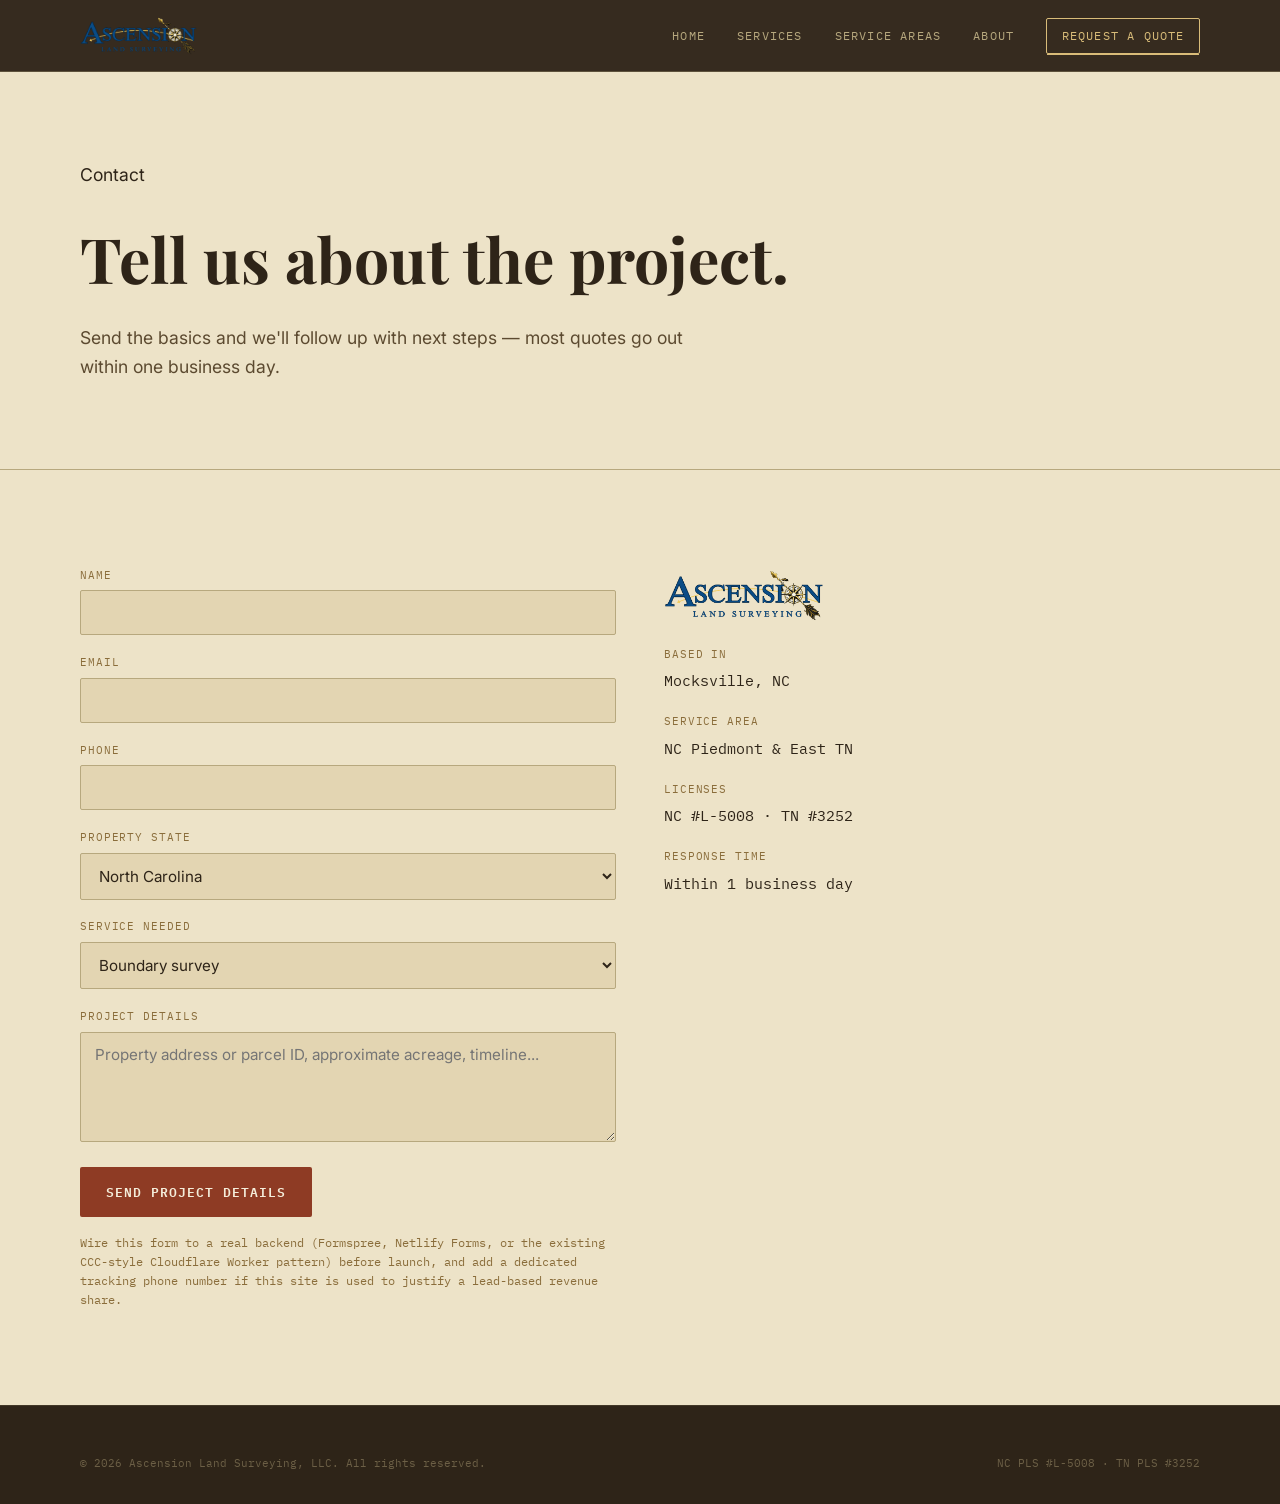
==== commit 56428dda: "Update print statement from 'Hello' to 'Goodbye'" ====
--- a/index.html
+++ b/index.html
@@ -3,16 +3,13 @@
 <head>
 <meta charset="UTF-8">
 <meta name="viewport" content="width=device-width, initial-scale=1.0">
-<title>Ascension Land Surveying | Licensed Surveying &amp; Drone LiDAR | Nashville to the NC Outer Banks</title>
-<meta name="description" content="Award-winning licensed land surveying and drone LiDAR mapping across the corridor from Nashville, TN to the North Carolina Outer Banks. Boundary surveys, topographic surveys, construction staking.">
-<link rel="canonical" href="https://www.ascension-landsurveying.com/">
-<link rel="icon" type="image/png" href="assets/favicon.png">
+<title>Request a Quote | Ascension Land Surveying</title>
+<meta name="description" content="Request a project quote from Ascension Land Surveying — licensed land surveying and drone LiDAR mapping in North Carolina and Tennessee.">
+<link rel="canonical" href="https://www.ascension-landsurveying.com/contact.html">
 <link rel="preconnect" href="https://fonts.googleapis.com">
 <link href="https://fonts.googleapis.com/css2?family=Playfair+Display:ital,wght@0,600;0,700;1,600;1,700&family=Inter:wght@400;500;600&family=IBM+Plex+Mono:wght@400;500;600&display=swap" rel="stylesheet">
+<link rel="icon" type="image/png" href="assets/favicon.png">
 <link rel="stylesheet" href="css/styles.css">
-<script type="application/ld+json">
-{"@context":"https://schema.org","@type":"ProfessionalService","name":"Ascension Land Surveying, LLC","description":"Licensed land surveying and drone LiDAR mapping from Nashville to the NC Outer Banks.","address":{"@type":"PostalAddress","addressLocality":"Mocksville","addressRegion":"NC","addressCountry":"US"},"areaServed":["North Carolina","Tennessee"],"url":"https://www.ascension-landsurveying.com/"}
-</script>
 </head>
 <body>
 
@@ -23,519 +20,87 @@
     </a>
     <button class="nav-toggle" aria-expanded="false" aria-controls="main-nav">Menu</button>
     <nav class="main-nav" id="main-nav">
-      <a href="index.html" aria-current="page">Home</a>
+      <a href="index.html">Home</a>
       <a href="services.html">Services</a>
       <a href="service-areas.html">Service Areas</a>
       <a href="about.html">About</a>
-      <a href="contact.html" class="nav-cta">Request a Quote</a>
+      <a href="contact.html" class="nav-cta" aria-current="page">Request a Quote</a>
     </nav>
   </div>
 </header>
 
 <main>
+  <section class="page-hero">
+    <div class="topo-field" aria-hidden="true"></div>
+    <div class="container">
+      <p class="eyebrow-mono">Contact</p>
+      <h1>Tell us about the project.</h1>
+      <p class="lede">Send the basics and we'll follow up with next steps &mdash; most quotes go out within one business day.</p>
+    </div>
+  </section>
 
-<!-- ═══════════════════════════════════════════
-     HERO — Parchment × Topo
-     ═══════════════════════════════════════════ -->
-<section class="hero">
-  <div class="topo-grid" aria-hidden="true"></div>
-  <div class="topo-contours" aria-hidden="true"></div>
+  <section class="section-paper">
+    <div class="container contact-grid">
+      <form id="quote-form">
+        <div class="field">
+          <label for="name">Name</label>
+          <input type="text" id="name" name="name" required>
+        </div>
+        <div class="field">
+          <label for="email">Email</label>
+          <input type="email" id="email" name="email" required>
+        </div>
+        <div class="field">
+          <label for="phone">Phone</label>
+          <input type="tel" id="phone" name="phone">
+        </div>
+        <div class="field">
+          <label for="state">Property state</label>
+          <select id="state" name="state">
+            <option>North Carolina</option>
+            <option>Tennessee</option>
+            <option>Not sure / other</option>
+          </select>
+        </div>
+        <div class="field">
+          <label for="service">Service needed</label>
+          <select id="service" name="service">
+            <option>Boundary survey</option>
+            <option>Drone LiDAR / terrain mapping</option>
+            <option>Construction staking</option>
+            <option>Not sure yet</option>
+          </select>
+        </div>
+        <div class="field">
+          <label for="details">Project details</label>
+          <textarea id="details" name="details" placeholder="Property address or parcel ID, approximate acreage, timeline..."></textarea>
+        </div>
+        <button type="submit" class="btn btn-primary">Send Project Details</button>
+        <p class="form-note">Wire this form to a real backend (Formspree, Netlify Forms, or the existing CCC-style Cloudflare Worker pattern) before launch, and add a dedicated tracking phone number if this site is used to justify a lead-based revenue share.</p>
+      </form>
 
-  <div class="hero-inner container">
-    <p class="hero-kicker" data-reveal>
-      Est. 2012 &middot; Mocksville, NC
-      <span>&#9679;</span>
-      NC PLS #L-5008 &middot; TN PLS #3252
-      <span>&#9679;</span>
-      FAA Part 107 Certified
-    </p>
-
-    <h1 data-reveal data-reveal-delay="1">
-      Every boundary<br>
-      has a story.<br>
-      <em>We find it.</em>
-    </h1>
-
-    <p class="hero-sub" data-reveal data-reveal-delay="2">
-      Licensed land surveying and drone LiDAR mapping for engineers, developers,
-      and contractors across the corridor from Nashville, Tennessee
-      to the North Carolina Outer Banks.
-    </p>
-
-    <div class="hero-actions" data-reveal data-reveal-delay="3">
-      <a href="contact.html" class="btn btn-primary">Request a Project Quote</a>
-      <a href="services.html" class="btn btn-ghost">See Our Services</a>
+      <aside class="contact-side">
+        <img src="assets/logo-wide.png" alt="Ascension Land Surveying" style="width:160px; height:auto; margin-bottom:1.2rem;">
+        <dl>
+          <dt>Based in</dt>
+          <dd>Mocksville, NC</dd>
+          <dt>Service area</dt>
+          <dd>NC Piedmont &amp; East TN</dd>
+          <dt>Licenses</dt>
+          <dd>NC #L-5008 &middot; TN #3252</dd>
+          <dt>Response time</dt>
+          <dd>Within 1 business day</dd>
+        </dl>
+      </aside>
     </div>
-
-    <div class="hero-legend" data-reveal data-reveal-delay="4">
-      <div class="legend-item">
-        <strong>Traditional Surveying</strong>
-        Boundary &middot; ALTA &middot; Subdivision
-      </div>
-      <div class="legend-item">
-        <strong>Drone LiDAR Mapping</strong>
-        DJI Matrice &middot; Survey-grade &plusmn;0.03 ft
-      </div>
-      <div class="legend-item">
-        <strong>Two-State Coverage</strong>
-        Nashville &rarr; NC Outer Banks corridor
-      </div>
-    </div>
-  </div>
-
-  <div class="hero-scroll-hint" aria-hidden="true">
-    Scroll to explore
-    <span class="scroll-arrow"></span>
-  </div>
-</section>
-
-<!-- ═══════════════════════════════════════════
-     CREDENTIAL STRIP — Dark band
-     ═══════════════════════════════════════════ -->
-<div class="cred-strip" data-reveal>
-  <div class="container">
-    <div class="cred-strip-inner">
-      <div class="cred-item">
-        <strong>NC License #L-5008</strong>
-        Licensed since May 14, 2012
-      </div>
-      <div class="cred-item">
-        <strong>TN License #3252</strong>
-        Active through Dec 31, 2027
-      </div>
-      <div class="cred-item">
-        <strong>FAA Part 107</strong>
-        Certified drone pilot &middot; Christopher L. Cole
-      </div>
-      <div class="cred-item">
-        <strong>NC Society of Surveyors</strong>
-        First Place Plat Award &mdash; 2019
-      </div>
-    </div>
-  </div>
-</div>
-
-<!-- ═══════════════════════════════════════════
-     SERVICES — Map legend style
-     ═══════════════════════════════════════════ -->
-<section class="section-parch">
-  <div class="container">
-    <div class="section-head" data-reveal>
-      <p class="eyebrow">What We Do</p>
-      <h2>Four ways to capture ground truth.</h2>
-    </div>
-    <div class="svc-grid">
-      <article class="svc-card" data-reveal>
-        <span class="svc-symbol">Boundary &amp; ALTA</span>
-        <h3>Traditional Land Surveying</h3>
-        <p>Boundary retracement, ALTA/NSPS surveys, subdivision platting, and easement location using RTK GNSS and conventional total-station methods.</p>
-        <a href="services.html#boundary">Learn more &rarr;</a>
-      </article>
-      <article class="svc-card svc-card-dark" data-reveal data-reveal-delay="1">
-        <span class="svc-symbol">Aerial &middot; LiDAR</span>
-        <h3>Drone LiDAR Surveying</h3>
-        <p>FAA Part 107 flights with our DJI Matrice LiDAR platform capture dense point-cloud elevation data under canopy that photogrammetry can't penetrate.</p>
-        <a href="services.html#lidar">Learn more &rarr;</a>
-      </article>
-      <article class="svc-card svc-card-dark" data-reveal data-reveal-delay="2">
-        <span class="svc-symbol">Terrain &middot; 3D</span>
-        <h3>Topographic &amp; 3D Terrain Mapping</h3>
-        <p>Digital elevation models and contour maps built from classified LiDAR returns, delivered as PDF, DWG, or point cloud in the format your team already uses.</p>
-        <a href="services.html#terrain">Learn more &rarr;</a>
-      </article>
-      <article class="svc-card" data-reveal data-reveal-delay="3">
-        <span class="svc-symbol">Construction</span>
-        <h3>Construction Staking &amp; Monitoring</h3>
-        <p>Layout staking, as-built verification, and repeat-flight progress mapping for active build sites &mdash; without interrupting the crew on the ground.</p>
-        <a href="services.html#construction">Learn more &rarr;</a>
-      </article>
-    </div>
-  </div>
-</section>
-
-<!-- ═══════════════════════════════════════════
-     LiDAR SHOWCASE — Dark, tech, dramatic
-     ═══════════════════════════════════════════ -->
-<section class="lidar-section">
-  <div class="lidar-grid-bg" aria-hidden="true"></div>
-  <div class="container lidar-inner">
-
-    <div class="lidar-text">
-      <p class="eyebrow" data-reveal>Drone LiDAR Technology</p>
-      <h2 data-reveal data-reveal-delay="1">
-        What takes days<br>on foot takes<br>
-        <em>hours in the air.</em>
-      </h2>
-      <p data-reveal data-reveal-delay="2">
-        Dense forest. Steep terrain. Active construction sites. Environments where conventional ground crews work slowly and sometimes unsafely. A single drone LiDAR flight captures everything — under the canopy, across the ridge, along the whole site — in one pass.
-      </p>
-      <div class="lidar-stats" data-reveal data-reveal-delay="3">
-        <div class="stat-cell">
-          <span class="num">&plusmn;0.03<small style="font-size:0.55em">ft</small></span>
-          <span class="label">Horizontal accuracy</span>
-        </div>
-        <div class="stat-cell">
-          <span class="num">500+</span>
-          <span class="label">Points per m&sup2;</span>
-        </div>
-        <div class="stat-cell">
-          <span class="num">400<small style="font-size:0.55em">ft</small></span>
-          <span class="label">Flight altitude AGL</span>
-        </div>
-        <div class="stat-cell">
-          <span class="num">NAD83</span>
-          <span class="label">Datum (2011)</span>
-        </div>
-      </div>
-    </div>
-
-    <div class="point-cloud-wrap" data-reveal data-reveal-delay="2">
-      <div class="scan-line" aria-hidden="true"></div>
-      <svg class="point-cloud-svg" viewBox="0 0 1200 500" aria-label="LiDAR point cloud visualization">
-        <rect width="1200" height="500" fill="var(--lidar-bg)"/>
-        <rect width="1200" height="500" fill="rgba(22,41,34,0.6)"/>
-        <circle cx="412.4" cy="202.3" r="3.7" fill="#4AADCC" opacity="0.75"/>
-      <circle cx="987.4" cy="213.5" r="1.6" fill="#4AADCC" opacity="0.75"/>
-      <circle cx="658.3" cy="259.2" r="2.1" fill="#7EC87A" opacity="0.65"/>
-      <circle cx="749.8" cy="272.2" r="3.9" fill="#7EC87A" opacity="0.65"/>
-      <circle cx="795.7" cy="114.6" r="2.5" fill="#6DDDEB" opacity="0.9"/>
-      <circle cx="857.2" cy="235.9" r="1.8" fill="#4AADCC" opacity="0.75"/>
-      <circle cx="840.8" cy="148.7" r="3.9" fill="#6DDDEB" opacity="0.9"/>
-      <circle cx="682.6" cy="429.8" r="2.6" fill="#C4A85A" opacity="0.55"/>
-      <circle cx="877.3" cy="176.9" r="3.2" fill="#4AADCC" opacity="0.75"/>
-      <circle cx="241.2" cy="146.6" r="2.4" fill="#6DDDEB" opacity="0.9"/>
-      <circle cx="709.0" cy="305.9" r="2.3" fill="#7EC87A" opacity="0.65"/>
-      <circle cx="615.1" cy="247.2" r="2.3" fill="#4AADCC" opacity="0.75"/>
-      <circle cx="748.0" cy="300.2" r="2.0" fill="#7EC87A" opacity="0.65"/>
-      <circle cx="347.1" cy="204.2" r="4.5" fill="#4AADCC" opacity="0.75"/>
-      <circle cx="726.9" cy="194.9" r="3.8" fill="#4AADCC" opacity="0.75"/>
-      <circle cx="853.5" cy="277.4" r="2.3" fill="#7EC87A" opacity="0.65"/>
-      <circle cx="1044.6" cy="188.2" r="2.4" fill="#4AADCC" opacity="0.75"/>
-      <circle cx="677.2" cy="222.6" r="2.3" fill="#4AADCC" opacity="0.75"/>
-      <circle cx="569.8" cy="230.6" r="3.3" fill="#4AADCC" opacity="0.75"/>
-      <circle cx="559.5" cy="143.3" r="4.5" fill="#6DDDEB" opacity="0.9"/>
-      <circle cx="470.9" cy="200.4" r="3.4" fill="#4AADCC" opacity="0.75"/>
-      <circle cx="579.9" cy="84.1" r="2.6" fill="#6DDDEB" opacity="0.9"/>
-      <circle cx="629.1" cy="466.7" r="4.1" fill="#C4A85A" opacity="0.55"/>
-      <circle cx="650.2" cy="111.2" r="3.1" fill="#6DDDEB" opacity="0.9"/>
-      <circle cx="644.6" cy="222.3" r="2.8" fill="#4AADCC" opacity="0.75"/>
-      <circle cx="1016.0" cy="174.9" r="3.0" fill="#4AADCC" opacity="0.75"/>
-      <circle cx="1010.5" cy="154.5" r="2.4" fill="#4AADCC" opacity="0.75"/>
-      <circle cx="811.8" cy="271.3" r="3.1" fill="#7EC87A" opacity="0.65"/>
-      <circle cx="677.3" cy="60.2" r="2.5" fill="#6DDDEB" opacity="0.9"/>
-      <circle cx="1033.7" cy="171.5" r="4.0" fill="#4AADCC" opacity="0.75"/>
-      <circle cx="1045.0" cy="333.0" r="4.3" fill="#7EC87A" opacity="0.65"/>
-      <circle cx="632.1" cy="263.3" r="3.8" fill="#7EC87A" opacity="0.65"/>
-      <circle cx="315.6" cy="240.6" r="3.1" fill="#4AADCC" opacity="0.75"/>
-      <circle cx="831.3" cy="184.6" r="2.1" fill="#4AADCC" opacity="0.75"/>
-      <circle cx="866.5" cy="245.6" r="4.5" fill="#4AADCC" opacity="0.75"/>
-      <circle cx="660.1" cy="237.5" r="2.2" fill="#4AADCC" opacity="0.75"/>
-      <circle cx="589.4" cy="221.9" r="2.2" fill="#4AADCC" opacity="0.75"/>
-      <circle cx="611.8" cy="207.1" r="4.2" fill="#4AADCC" opacity="0.75"/>
-      <circle cx="263.8" cy="150.4" r="3.5" fill="#4AADCC" opacity="0.75"/>
-      <circle cx="984.0" cy="433.0" r="3.2" fill="#C4A85A" opacity="0.55"/>
-      <circle cx="899.9" cy="202.4" r="1.8" fill="#4AADCC" opacity="0.75"/>
-      <circle cx="618.7" cy="246.6" r="3.5" fill="#4AADCC" opacity="0.75"/>
-      <circle cx="198.4" cy="205.2" r="2.5" fill="#4AADCC" opacity="0.75"/>
-      <circle cx="423.8" cy="132.3" r="2.8" fill="#6DDDEB" opacity="0.9"/>
-      <circle cx="575.1" cy="282.7" r="2.8" fill="#7EC87A" opacity="0.65"/>
-      <circle cx="695.3" cy="79.2" r="4.5" fill="#6DDDEB" opacity="0.9"/>
-      <circle cx="1072.1" cy="412.0" r="4.0" fill="#C4A85A" opacity="0.55"/>
-      <circle cx="575.7" cy="266.2" r="2.7" fill="#7EC87A" opacity="0.65"/>
-      <circle cx="321.1" cy="460.2" r="2.3" fill="#C4A85A" opacity="0.55"/>
-      <circle cx="609.5" cy="220.7" r="4.4" fill="#4AADCC" opacity="0.75"/>
-      <circle cx="655.8" cy="350.5" r="2.0" fill="#C4A85A" opacity="0.55"/>
-      <circle cx="932.3" cy="234.3" r="3.1" fill="#4AADCC" opacity="0.75"/>
-      <circle cx="251.4" cy="282.0" r="3.0" fill="#7EC87A" opacity="0.65"/>
-      <circle cx="341.7" cy="425.1" r="1.7" fill="#C4A85A" opacity="0.55"/>
-      <circle cx="476.8" cy="175.7" r="2.2" fill="#4AADCC" opacity="0.75"/>
-      <circle cx="804.4" cy="212.2" r="3.3" fill="#4AADCC" opacity="0.75"/>
-      <circle cx="631.8" cy="222.8" r="4.3" fill="#4AADCC" opacity="0.75"/>
-      <circle cx="672.0" cy="187.8" r="2.7" fill="#4AADCC" opacity="0.75"/>
-      <circle cx="568.3" cy="266.7" r="1.7" fill="#7EC87A" opacity="0.65"/>
-      <circle cx="1039.0" cy="180.1" r="2.1" fill="#4AADCC" opacity="0.75"/>
-      <circle cx="1039.1" cy="176.0" r="4.1" fill="#4AADCC" opacity="0.75"/>
-      <circle cx="886.8" cy="418.5" r="3.6" fill="#C4A85A" opacity="0.55"/>
-      <circle cx="1018.2" cy="179.8" r="4.0" fill="#4AADCC" opacity="0.75"/>
-      <circle cx="479.6" cy="57.7" r="1.9" fill="#6DDDEB" opacity="0.9"/>
-      <circle cx="878.7" cy="339.1" r="2.3" fill="#7EC87A" opacity="0.65"/>
-      <circle cx="863.1" cy="260.5" r="2.3" fill="#7EC87A" opacity="0.65"/>
-      <circle cx="976.3" cy="188.5" r="2.8" fill="#4AADCC" opacity="0.75"/>
-      <circle cx="1009.0" cy="263.8" r="3.4" fill="#7EC87A" opacity="0.65"/>
-      <circle cx="687.4" cy="133.5" r="2.8" fill="#6DDDEB" opacity="0.9"/>
-      <circle cx="1032.0" cy="354.3" r="4.2" fill="#C4A85A" opacity="0.55"/>
-      <circle cx="909.6" cy="202.8" r="1.9" fill="#4AADCC" opacity="0.75"/>
-      <circle cx="958.5" cy="154.3" r="4.1" fill="#4AADCC" opacity="0.75"/>
-      <circle cx="389.1" cy="154.8" r="1.8" fill="#4AADCC" opacity="0.75"/>
-      <circle cx="995.7" cy="214.4" r="3.4" fill="#4AADCC" opacity="0.75"/>
-      <circle cx="1025.6" cy="174.7" r="4.4" fill="#4AADCC" opacity="0.75"/>
-      <circle cx="993.3" cy="69.4" r="3.7" fill="#6DDDEB" opacity="0.9"/>
-      <circle cx="993.9" cy="184.2" r="4.1" fill="#4AADCC" opacity="0.75"/>
-      <circle cx="440.1" cy="359.2" r="1.8" fill="#C4A85A" opacity="0.55"/>
-      <circle cx="972.7" cy="144.5" r="3.9" fill="#6DDDEB" opacity="0.9"/>
-      <circle cx="597.8" cy="211.9" r="1.6" fill="#4AADCC" opacity="0.75"/>
-      <circle cx="530.1" cy="436.2" r="4.4" fill="#C4A85A" opacity="0.55"/>
-      <circle cx="585.4" cy="181.6" r="4.4" fill="#4AADCC" opacity="0.75"/>
-      <circle cx="1049.7" cy="235.4" r="2.0" fill="#4AADCC" opacity="0.75"/>
-      <circle cx="365.5" cy="69.9" r="2.8" fill="#6DDDEB" opacity="0.9"/>
-      <circle cx="482.3" cy="290.4" r="3.0" fill="#7EC87A" opacity="0.65"/>
-      <circle cx="577.6" cy="224.5" r="3.6" fill="#4AADCC" opacity="0.75"/>
-      <circle cx="899.8" cy="203.9" r="3.7" fill="#4AADCC" opacity="0.75"/>
-      <circle cx="803.6" cy="198.4" r="1.7" fill="#4AADCC" opacity="0.75"/>
-      <circle cx="584.7" cy="276.3" r="3.7" fill="#7EC87A" opacity="0.65"/>
-      <circle cx="632.9" cy="355.4" r="2.7" fill="#C4A85A" opacity="0.55"/>
-      <circle cx="831.0" cy="334.9" r="4.3" fill="#7EC87A" opacity="0.65"/>
-      <circle cx="948.3" cy="184.0" r="3.1" fill="#4AADCC" opacity="0.75"/>
-      <circle cx="656.1" cy="363.2" r="3.2" fill="#C4A85A" opacity="0.55"/>
-      <circle cx="672.7" cy="245.8" r="2.9" fill="#4AADCC" opacity="0.75"/>
-      <circle cx="896.0" cy="98.1" r="1.8" fill="#6DDDEB" opacity="0.9"/>
-      <circle cx="769.4" cy="274.6" r="3.8" fill="#7EC87A" opacity="0.65"/>
-      <circle cx="543.2" cy="224.2" r="2.2" fill="#4AADCC" opacity="0.75"/>
-      <circle cx="961.8" cy="218.7" r="3.4" fill="#4AADCC" opacity="0.75"/>
-      <circle cx="630.5" cy="149.8" r="2.2" fill="#6DDDEB" opacity="0.9"/>
-      <circle cx="403.8" cy="138.2" r="1.8" fill="#6DDDEB" opacity="0.9"/>
-      <circle cx="545.5" cy="203.6" r="1.7" fill="#4AADCC" opacity="0.75"/>
-      <circle cx="815.1" cy="170.0" r="3.9" fill="#4AADCC" opacity="0.75"/>
-      <circle cx="960.1" cy="147.7" r="4.2" fill="#6DDDEB" opacity="0.9"/>
-      <circle cx="795.4" cy="224.9" r="3.1" fill="#4AADCC" opacity="0.75"/>
-      <circle cx="869.3" cy="240.4" r="2.3" fill="#4AADCC" opacity="0.75"/>
-      <circle cx="501.0" cy="130.3" r="3.1" fill="#6DDDEB" opacity="0.9"/>
-      <circle cx="594.3" cy="235.2" r="2.3" fill="#4AADCC" opacity="0.75"/>
-      <circle cx="604.9" cy="246.4" r="2.2" fill="#4AADCC" opacity="0.75"/>
-      <circle cx="872.1" cy="237.9" r="3.1" fill="#4AADCC" opacity="0.75"/>
-      <circle cx="472.9" cy="242.4" r="3.3" fill="#4AADCC" opacity="0.75"/>
-      <circle cx="941.2" cy="181.8" r="1.5" fill="#4AADCC" opacity="0.75"/>
-      <circle cx="707.7" cy="64.1" r="4.4" fill="#6DDDEB" opacity="0.9"/>
-      <circle cx="830.6" cy="213.0" r="2.2" fill="#4AADCC" opacity="0.75"/>
-      <circle cx="659.8" cy="269.5" r="2.5" fill="#7EC87A" opacity="0.65"/>
-      <circle cx="671.2" cy="261.5" r="1.9" fill="#7EC87A" opacity="0.65"/>
-      <circle cx="386.5" cy="205.0" r="1.6" fill="#4AADCC" opacity="0.75"/>
-      <circle cx="475.9" cy="206.7" r="2.6" fill="#4AADCC" opacity="0.75"/>
-      <circle cx="558.6" cy="409.9" r="2.6" fill="#C4A85A" opacity="0.55"/>
-      <circle cx="948.7" cy="155.9" r="1.7" fill="#4AADCC" opacity="0.75"/>
-      <circle cx="-52.3" cy="154.3" r="2.5" fill="#4AADCC" opacity="0.75"/>
-        <text x="20" y="490" font-family="IBM Plex Mono" font-size="11" fill="rgba(74,173,204,0.45)">POINT CLOUD · DJI MATRICE · NAD83(2011) · CLASS 2 RETURNS · 500+ PTS/M²</text>
-      </svg>
-    </div>
-
-  </div>
-</section>
-
-<!-- ═══════════════════════════════════════════
-     PROCESS — Bearing-annotated timeline
-     ═══════════════════════════════════════════ -->
-<section class="section-parch">
-  <div class="container">
-    <div class="section-head" data-reveal>
-      <p class="eyebrow">How a Project Runs</p>
-      <h2>From courthouse research to recorded plat.</h2>
-    </div>
-    <div class="bearing-rule" data-reveal>N 45°28&prime;16&Prime; E &mdash; Mocksville, NC</div>
-    <ol class="process-list">
-      <li class="process-item" data-reveal>
-        <div class="process-content">
-          <h3>Records Research</h3>
-          <p>We pull deed history, prior plats, and county GIS data before anyone sets foot on the property. Field time spent verifying, not searching.</p>
-          <span class="process-bearing">&#9654; Courthouse &middot; County GIS &middot; NCDOT right-of-way records</span>
-        </div>
-      </li>
-      <li class="process-item" data-reveal data-reveal-delay="1">
-        <div class="process-content">
-          <h3>Field Data Collection</h3>
-          <p>RTK GNSS, total station, and drone LiDAR flights capture boundary evidence and terrain data matched to the accuracy the project actually requires.</p>
-          <span class="process-bearing">&#9654; RTK GNSS &middot; Total Station &middot; DJI Matrice LiDAR</span>
-        </div>
-      </li>
-      <li class="process-item" data-reveal data-reveal-delay="2">
-        <div class="process-content">
-          <h3>Office Processing</h3>
-          <p>Point clouds classified, boundary evidence analyzed against record documents, survey drafted to state minimum standards under the PLS seal.</p>
-          <span class="process-bearing">&#9654; LiDAR classification &middot; CAD drafting &middot; PLS review &amp; seal</span>
-        </div>
-      </li>
-      <li class="process-item" data-reveal data-reveal-delay="3">
-        <div class="process-content">
-          <h3>Delivery &amp; Recording</h3>
-          <p>Stamped drawings and data in the formats your team needs &mdash; PDF, DWG, or point cloud &mdash; with plats recorded at the county Register of Deeds where required.</p>
-          <span class="process-bearing">&#9654; PDF &middot; DWG &middot; LAS point cloud &middot; County recording</span>
-        </div>
-      </li>
-    </ol>
-  </div>
-</section>
-
-<!-- ═══════════════════════════════════════════
-     SERVICE AREAS
-     ═══════════════════════════════════════════ -->
-<section class="section-parch-dim">
-  <div class="container">
-    <div class="section-head" data-reveal>
-      <p class="eyebrow">Where We Work</p>
-      <h2>One corridor, five regions, a growing crew.</h2>
-      <p style="color:var(--sepia-mid); margin-top:0.8rem;">Nashville to the North Carolina Outer Banks &mdash; five real regions with genuine local coverage, not templated pages for every town along the way.</p>
-    </div>
-    <div class="regions-grid">
-      <a href="service-area-middle-tennessee.html" class="region-card" data-reveal>
-        <span class="region-num">Region 01</span>
-        <h3>Middle Tennessee</h3>
-        <p>Nashville &amp; surrounding counties</p>
-        <span class="go">View coverage &rarr;</span>
-      </a>
-      <a href="service-area-east-tennessee.html" class="region-card" data-reveal data-reveal-delay="1">
-        <span class="region-num">Region 02</span>
-        <h3>East TN &amp; Tri-Cities</h3>
-        <p>Knoxville, Johnson City, Bristol</p>
-        <span class="go">View coverage &rarr;</span>
-      </a>
-      <a href="service-area-piedmont-triad.html" class="region-card" data-reveal data-reveal-delay="2">
-        <span class="region-num">Region 03</span>
-        <h3>NC Piedmont Triad</h3>
-        <p>Winston-Salem, Greensboro &mdash; home base</p>
-        <span class="go">View coverage &rarr;</span>
-      </a>
-      <a href="service-area-triangle.html" class="region-card" data-reveal data-reveal-delay="3">
-        <span class="region-num">Region 04</span>
-        <h3>NC Triangle</h3>
-        <p>Raleigh, Durham, Chapel Hill</p>
-        <span class="go">View coverage &rarr;</span>
-      </a>
-      <a href="service-area-coastal-nc.html" class="region-card" data-reveal data-reveal-delay="4">
-        <span class="region-num">Region 05</span>
-        <h3>Coastal NC &amp; OBX</h3>
-        <p>Eastern NC through the Outer Banks</p>
-        <span class="go">View coverage &rarr;</span>
-      </a>
-    </div>
-  </div>
-</section>
-
-<!-- ═══════════════════════════════════════════
-     CREDENTIALS & RECOGNITION
-     ═══════════════════════════════════════════ -->
-<section class="section-parch">
-  <div class="container">
-    <div class="section-head" data-reveal>
-      <p class="eyebrow">Credentials</p>
-      <h2>Every stamp on a survey is a signature. Ours are current.</h2>
-    </div>
-    <div class="badge-grid">
-      <div class="badge-card" data-reveal>
-        <img src="assets/badge-nc.png" alt="North Carolina Licensed Professional Land Surveyor">
-        <h3>Licensed PLS &mdash; North Carolina</h3>
-        <p>License #L-5008 &middot; Active</p>
-      </div>
-      <div class="badge-card" data-reveal data-reveal-delay="1">
-        <img src="assets/badge-tn.png" alt="Tennessee Licensed Land Surveyor">
-        <h3>Licensed PLS &mdash; Tennessee</h3>
-        <p>License #3252 &middot; Active through 2027</p>
-      </div>
-      <div class="badge-card" data-reveal data-reveal-delay="2">
-        <img src="assets/badge-faa.png" alt="FAA Part 107 Certified Drone Pilot">
-        <h3>FAA Part 107</h3>
-        <p>Certified remote pilot &middot; Christopher L. Cole</p>
-      </div>
-      <div class="badge-card" data-reveal data-reveal-delay="3">
-        <img src="assets/award-plaque.png" alt="NC Society of Surveyors First Place Award">
-        <h3>NC Society of Surveyors</h3>
-        <p>First Place Plat Award &middot; 2019</p>
-      </div>
-    </div>
-
-    <div class="bearing-rule" style="margin-top:3.5rem;" data-reveal>Recognition</div>
-    <div class="recognition-grid">
-      <div class="recognition-card" data-reveal>
-        <img src="assets/chris-with-award.jpg" alt="Chris Cole with the 2019 NC Society of Surveyors First Place Plat Award" style="height:280px; object-fit:cover; width:100%;">
-        <div class="recognition-text">
-          <h3>First Place Plat Award &mdash; Nonconforming</h3>
-          <p>NC Society of Surveyors, 2019. "Rhapsody Conservation Easement Survey" &mdash; Chris Cole, PLS.</p>
-        </div>
-      </div>
-      <div class="recognition-card" data-reveal data-reveal-delay="1">
-        <img src="assets/magazine-cover.png" alt="The Tarheel Surveyor Spring 2021 featuring Chris Cole" style="height:280px; object-fit:cover; object-position:top; width:100%;">
-        <div class="recognition-text">
-          <h3>Featured, The Tarheel Surveyor</h3>
-          <p>Spring 2021, Issue 21.1 &mdash; "More Than Meets the Eye." Cover story on Chris Cole and Ascension Land Surveying.</p>
-        </div>
-      </div>
-    </div>
-  </div>
-</section>
-
-<!-- ═══════════════════════════════════════════
-     REVIEWS
-     ═══════════════════════════════════════════ -->
-<section class="section-parch-dim">
-  <div class="container">
-    <div class="section-head" data-reveal>
-      <p class="eyebrow">Client Reviews</p>
-      <h2>4.8 stars &middot; 21 Google reviews.</h2>
-    </div>
-    <div class="review-grid">
-      <div class="review-card" data-reveal>
-        <div class="review-stars">&#9733;&#9733;&#9733;&#9733;&#9733;</div>
-        <p>Responsive, precise, and easy to work with on a tight development timeline. The LiDAR data came back cleaner than we expected for that much tree cover.</p>
-        <span class="review-attr">&mdash; Civil engineering client, Google review</span>
-      </div>
-      <div class="review-card" data-reveal data-reveal-delay="1">
-        <div class="review-stars">&#9733;&#9733;&#9733;&#9733;&#9733;</div>
-        <p>Clear communication throughout the whole boundary survey. Chris walked us through exactly what the plat showed once it was done. Highly recommend.</p>
-        <span class="review-attr">&mdash; Property owner, Google review</span>
-      </div>
-      <div class="review-card" data-reveal data-reveal-delay="2">
-        <div class="review-stars">&#9733;&#9733;&#9733;&#9733;&#9733;</div>
-        <p>Used them for construction staking on a multi-phase site. Turnaround was faster than our previous surveyor and the data integrated cleanly into our CAD files.</p>
-        <span class="review-attr">&mdash; General contractor, Google review</span>
-      </div>
-    </div>
-  </div>
-</section>
-
-<!-- ═══════════════════════════════════════════
-     CTA BAND
-     ═══════════════════════════════════════════ -->
-<section class="cta-band">
-  <div class="container cta-inner">
-    <h2 data-reveal>Have a site that needs boundaries, terrain data, <em>or both?</em></h2>
-    <div data-reveal data-reveal-delay="1">
-      <a href="contact.html" class="btn btn-primary" style="font-size:0.9rem; padding:1rem 2rem;">Request a Project Quote</a>
-    </div>
-  </div>
-</section>
-
+  </section>
 </main>
 
-<!-- ═══════════════════════════════════════════
-     FOOTER
-     ═══════════════════════════════════════════ -->
 <footer class="site-footer">
   <div class="container">
-    <div class="footer-grid">
-      <div class="footer-col">
-        <img src="assets/logo-wide.png" alt="Ascension Land Surveying" class="footer-logo">
-        <p>Licensed land surveying and drone LiDAR mapping. Based in Mocksville, NC. Serving the corridor from Nashville to the NC Outer Banks.</p>
-      </div>
-      <div class="footer-col">
-        <h4>Services</h4>
-        <a href="services.html#boundary">Boundary Surveys</a>
-        <a href="services.html#lidar">Drone LiDAR</a>
-        <a href="services.html#terrain">Terrain Mapping</a>
-        <a href="services.html#construction">Construction Staking</a>
-      </div>
-      <div class="footer-col">
-        <h4>Company</h4>
-        <a href="about.html">About</a>
-        <a href="service-areas.html">Service Areas</a>
-        <a href="contact.html">Contact</a>
-      </div>
-      <div class="footer-col">
-        <h4>Legal</h4>
-        <a href="#">Terms of Service</a>
-        <a href="#">Privacy Policy</a>
-      </div>
-    </div>
-    <div class="footer-bottom">
+    <div class="footer-bottom" style="border-top:none; padding-top:0;">
       <span>&copy; 2026 Ascension Land Surveying, LLC. All rights reserved.</span>
-      <span>NC PLS #L-5008 &middot; TN PLS #3252 &middot; FAA Part 107</span>
+      <span>NC PLS #L-5008 &middot; TN PLS #3252</span>
     </div>
   </div>
 </footer>
--- a/css/styles.css
+++ b/css/styles.css
@@ -1,352 +1,664 @@
 /* ==========================================================================
-   Ascension Land Surveying — Design Tokens
-   ========================================================================== */
+   Ascension Land Surveying
+   Vintage plat-map × modern LiDAR precision
+   ========================================================================== */
+
+/* Google Fonts updated to Playfair Display + Inter + IBM Plex Mono */
+
 :root{
-  --ink: #3C5636;
-  --ink-soft: #46603F;
-  --slate: #4A6440;
-  --paper: #CFE3BD;
-  --paper-dim: #C2D9AE;
-  --line: #6B8A5E;
-  --orange: #A8551F;
-  --orange-dim: #8F4A20;
-  --brass: #4A7FB5;
-  --brass-bright: #B3D4EE;
-  --ok-white: #F7F5EC;
-
-  --font-display: "Fraunces", Georgia, serif;
-  --font-body: "Inter", "Helvetica Neue", Arial, sans-serif;
-  --font-mono: "IBM Plex Mono", "Courier New", monospace;
-
-  --step-8: clamp(2.6rem, 2rem + 2.6vw, 4.6rem);
-  --step-6: clamp(1.9rem, 1.5rem + 1.6vw, 2.9rem);
+  /* Parchment world (light sections) */
+  --parch:      #EDE3C8;
+  --parch-dim:  #E3D5B2;
+  --parch-deep: #D4C498;
+  --sepia:      #2E2418;
+  --sepia-soft: #3D3122;
+  --sepia-mid:  #5C4A30;
+  --rule:       #B7A87E;
+  --red:        #8E3B24;
+  --red-deep:   #7A3016;
+  --brass:      #8A6D3B;
+  --brass-lt:   #D9BC79;
+  --cream:      #F4EDDA;
+
+  /* LiDAR world (dark sections) */
+  --lidar-bg:   #0E1C1A;
+  --lidar-mid:  #162922;
+  --lidar-cyan: #4AADCC;
+  --lidar-green:#7EC87A;
+  --lidar-hi:   #6DDDEB;
+  --lidar-amber:#C4A85A;
+
+  /* Typography */
+  --font-display: 'Playfair Display', Georgia, serif;
+  --font-body:    'Inter', 'Helvetica Neue', sans-serif;
+  --font-mono:    'IBM Plex Mono', 'Courier New', monospace;
+
+  /* Type scale */
+  --step-9: clamp(3.2rem, 2rem + 5vw, 6.5rem);
+  --step-7: clamp(2.2rem, 1.5rem + 3vw, 4rem);
+  --step-6: clamp(1.9rem, 1.4rem + 2vw, 3rem);
   --step-4: clamp(1.35rem, 1.15rem + 0.8vw, 1.75rem);
-  --step-2: clamp(1.05rem, 1rem + 0.2vw, 1.15rem);
-  --step-1: 0.95rem;
-  --step-0: 0.85rem;
-
-  --container: 1180px;
-  --radius: 3px;
-}
-
+  --step-2: clamp(1rem, 0.95rem + 0.2vw, 1.1rem);
+
+  --container: 1200px;
+  --gap: clamp(1.5rem, 4vw, 3rem);
+  --r: 2px;
+}
+
+/* Base */
 *, *::before, *::after{ box-sizing: border-box; }
 html{ scroll-behavior: smooth; }
 body{
-  margin: 0;
-  background: var(--ink);
-  color: var(--ok-white);
-  font-family: var(--font-body);
-  font-size: var(--step-2);
-  line-height: 1.6;
+  margin: 0; background: var(--parch);
+  color: var(--sepia); font-family: var(--font-body);
+  font-size: var(--step-2); line-height: 1.65;
   -webkit-font-smoothing: antialiased;
 }
 img{ max-width: 100%; display: block; }
 a{ color: inherit; }
-h1,h2,h3,h4{ font-family: var(--font-display); margin: 0; letter-spacing: -0.01em; }
+h1,h2,h3,h4{ font-family: var(--font-display); margin: 0; }
 p{ margin: 0 0 1em; }
-.container{ max-width: var(--container); margin-inline: auto; padding-inline: clamp(1.25rem, 4vw, 2.5rem); }
-
+p:last-child{ margin-bottom: 0; }
+
+.container{
+  max-width: var(--container);
+  margin-inline: auto;
+  padding-inline: clamp(1.25rem, 4vw, 2.5rem);
+}
+
+/* Focus */
+a:focus-visible,button:focus-visible,input:focus-visible,textarea:focus-visible,select:focus-visible{
+  outline: 2px solid var(--red); outline-offset: 3px;
+}
+
+/* Reduced motion */
 @media (prefers-reduced-motion: reduce){
-  *{ animation-duration: 0.001ms !important; animation-iteration-count: 1 !important; transition-duration: 0.001ms !important; scroll-behavior: auto !important; }
-}
-
-/* Focus visibility */
-a:focus-visible, button:focus-visible, input:focus-visible, textarea:focus-visible{
-  outline: 2px solid var(--orange);
-  outline-offset: 3px;
-}
-
-/* ==========================================================================
-   Topographic backdrop (literal to the subject: elevation contour data)
-   ========================================================================== */
-.topo-field{
-  position: absolute; inset: 0;
-  background-image: repeating-radial-gradient(circle at 18% 30%, transparent 0, transparent 34px, rgba(179,212,238,0.10) 35px, transparent 36px, transparent 70px);
-  pointer-events: none;
-}
-.topo-field.dense{
+  *{ animation-duration:0.001ms!important; transition-duration:0.001ms!important; }
+}
+
+/* ==========================================================================
+   Topo-map background textures
+   ========================================================================== */
+.topo-grid{
+  position: absolute; inset: 0; pointer-events: none;
   background-image:
-    repeating-radial-gradient(circle at 18% 30%, transparent 0, transparent 22px, rgba(179,212,238,0.08) 23px, transparent 24px, transparent 46px),
-    repeating-radial-gradient(circle at 82% 70%, transparent 0, transparent 30px, rgba(168,85,31,0.08) 31px, transparent 32px, transparent 60px);
-}
-
-.compass-mark{
-  position: absolute;
-  top: 50%; right: -4%;
-  width: 440px; height: 440px;
-  transform: translateY(-50%);
-  opacity: 0.07;
-  pointer-events: none;
-  z-index: 0;
-}
-@media (max-width: 900px){ .compass-mark{ width: 260px; height: 260px; right: -12%; opacity: 0.05; } }
-@media (prefers-reduced-motion: no-preference){
-  .compass-mark{ animation: compass-drift 90s linear infinite; }
-}
-@keyframes compass-drift{
-  from{ transform: translateY(-50%) rotate(0deg); }
-  to{ transform: translateY(-50%) rotate(360deg); }
-}
-
-/* ==========================================================================
-   Header / Nav
+    linear-gradient(rgba(183,168,126,0.18) 1px, transparent 1px),
+    linear-gradient(90deg, rgba(183,168,126,0.18) 1px, transparent 1px);
+  background-size: 52px 52px;
+}
+.topo-contours{
+  position: absolute; inset: 0; pointer-events: none;
+  background-image:
+    repeating-radial-gradient(ellipse 80% 60% at 72% 45%, transparent 0, transparent 38px, rgba(183,168,126,0.22) 39px, transparent 40px, transparent 78px),
+    repeating-radial-gradient(ellipse 60% 80% at 28% 60%, transparent 0, transparent 28px, rgba(183,168,126,0.12) 29px, transparent 30px, transparent 58px);
+}
+
+/* ==========================================================================
+   Navigation
    ========================================================================== */
 .site-header{
   position: sticky; top: 0; z-index: 50;
-  background: rgba(70,96,63,0.92);
+  background: rgba(46,36,24,0.96);
   backdrop-filter: blur(8px);
-  border-bottom: 1px solid var(--line);
+  border-bottom: 1px solid rgba(183,168,126,0.3);
 }
 .nav-row{
   display: flex; align-items: center; justify-content: space-between;
-  padding-block: 0.9rem;
+  padding-block: 0.85rem;
 }
 .wordmark{
-  font-family: var(--font-display);
-  font-weight: 700;
-  font-size: 1.1rem;
-  letter-spacing: 0.02em;
-  display: flex; align-items: center; gap: 0.6rem;
   text-decoration: none;
-}
-.wordmark .disk{ width: 28px; height: 28px; flex-shrink: 0; }
-.wordmark .disk-logo{ height: 40px; width: auto; flex-shrink: 0; }
-.wordmark .co{ color: var(--brass-bright); font-weight: 400; font-size: 0.7em; letter-spacing: 0.08em; text-transform: uppercase; margin-left: 0.15rem; }
-
-.main-nav{ display: flex; gap: 1.9rem; align-items: center; }
+  display: flex; align-items: center;
+}
+.disk-logo{ height: 44px; width: auto; }
+
+.main-nav{ display: flex; gap: 2rem; align-items: center; }
 .main-nav a{
   text-decoration: none;
-  font-family: var(--font-mono);
-  font-size: 0.78rem;
-  letter-spacing: 0.06em;
-  text-transform: uppercase;
-  color: #C7CEE0;
-  position: relative;
-  padding-block: 0.3rem;
-}
-.main-nav a:hover, .main-nav a[aria-current="page"]{ color: var(--ok-white); }
+  font-family: var(--font-mono); font-size: 0.75rem;
+  letter-spacing: 0.1em; text-transform: uppercase;
+  color: var(--rule);
+  position: relative; padding-block: 0.3rem;
+  transition: color 0.15s;
+}
+.main-nav a:hover{ color: var(--cream); }
+.main-nav a[aria-current="page"]{ color: var(--cream); }
 .main-nav a[aria-current="page"]::after{
-  content: ""; position: absolute; left: 0; right: 0; bottom: -2px; height: 2px; background: var(--orange);
+  content: ''; position: absolute; left: 0; right: 0; bottom: -2px;
+  height: 1px; background: var(--brass-lt);
 }
 .nav-cta{
-  font-family: var(--font-mono) !important;
-  border: 1px solid var(--brass-bright);
-  padding: 0.5rem 0.9rem !important;
-  color: var(--brass-bright) !important;
-}
-.nav-cta:hover{ background: var(--brass-bright); color: var(--ink) !important; }
+  border: 1px solid var(--brass-lt) !important;
+  color: var(--brass-lt) !important;
+  padding: 0.45rem 0.9rem !important;
+  border-radius: var(--r) !important;
+  transition: background 0.15s, color 0.15s !important;
+}
+.nav-cta:hover{
+  background: var(--brass-lt) !important;
+  color: var(--sepia) !important;
+}
 .nav-toggle{ display: none; }
 
 @media (max-width: 860px){
   .main-nav{
-    position: fixed; inset: 60px 0 0 0; background: var(--ink);
-    flex-direction: column; align-items: flex-start; padding: 2rem 1.5rem;
-    gap: 1.4rem; transform: translateX(100%); transition: transform 0.25s ease;
+    position: fixed; inset: 62px 0 0 0;
+    background: var(--sepia);
+    flex-direction: column; align-items: flex-start;
+    padding: 2rem 1.5rem; gap: 1.4rem;
+    transform: translateX(100%); transition: transform 0.25s ease;
     overflow-y: auto;
   }
   .main-nav.open{ transform: translateX(0); }
   .nav-toggle{
-    display: block; background: none; border: 1px solid var(--line); color: var(--ok-white);
-    font-family: var(--font-mono); padding: 0.4rem 0.7rem; border-radius: var(--radius);
+    display: block; background: none;
+    border: 1px solid var(--rule); color: var(--cream);
+    font-family: var(--font-mono); padding: 0.4rem 0.7rem;
+    border-radius: var(--r); cursor: pointer;
   }
 }
 
 /* ==========================================================================
-   Benchmark disk — signature element
-   ========================================================================== */
-.disk{
-  border-radius: 50%;
-  display: grid; place-items: center;
-}
-
-/* ==========================================================================
-   Hero
+   Shared section utilities
+   ========================================================================== */
+.eyebrow{
+  font-family: var(--font-mono); font-size: 0.72rem;
+  letter-spacing: 0.18em; text-transform: uppercase;
+  color: var(--red); display: flex; align-items: center; gap: 0.6rem;
+  margin-bottom: 1rem;
+}
+.eyebrow::before{ content: ''; width: 28px; height: 1px; background: var(--red); }
+.eyebrow::after { content: ''; width: 28px; height: 1px; background: var(--red); }
+
+.section-parch{ background: var(--parch); color: var(--sepia); }
+.section-parch-dim{ background: var(--parch-dim); color: var(--sepia); }
+.section-dark{ background: var(--lidar-bg); color: var(--cream); }
+
+section{ padding-block: clamp(3.5rem, 8vw, 6rem); }
+
+/* Decorative bearing-notation line (map-style horizontal rule) */
+.bearing-rule{
+  display: flex; align-items: center; gap: 1rem; margin-block: 2rem;
+  font-family: var(--font-mono); font-size: 0.7rem; color: var(--rule);
+  letter-spacing: 0.08em;
+}
+.bearing-rule::before, .bearing-rule::after{
+  content: ''; flex: 1; height: 1px; background: var(--rule);
+}
+
+/* ==========================================================================
+   Buttons
+   ========================================================================== */
+.btn{
+  font-family: var(--font-mono); font-size: 0.8rem;
+  letter-spacing: 0.08em; text-transform: uppercase;
+  text-decoration: none; display: inline-flex;
+  align-items: center; gap: 0.5rem;
+  padding: 0.85rem 1.6rem; border-radius: var(--r);
+  transition: transform 0.15s, background 0.15s, color 0.15s, border-color 0.15s;
+  cursor: pointer; border: none;
+}
+.btn:hover{ transform: translateY(-1px); }
+.btn-primary{ background: var(--red); color: var(--cream); font-weight: 600; }
+.btn-primary:hover{ background: var(--red-deep); }
+.btn-ghost{ border: 1px solid var(--rule); color: var(--sepia); background: transparent; }
+.btn-ghost:hover{ border-color: var(--sepia); }
+.btn-ghost-light{ border: 1px solid var(--rule); color: var(--cream); background: transparent; }
+.btn-ghost-light:hover{ border-color: var(--cream); }
+
+/* ==========================================================================
+   HERO
    ========================================================================== */
 .hero{
+  position: relative; overflow: hidden;
+  min-height: 100dvh; display: flex; align-items: center;
+  background: var(--parch);
+  border-bottom: 1px solid var(--rule);
+}
+.hero > .topo-grid,
+.hero > .topo-contours{ z-index: 0; }
+
+.hero-inner{
+  position: relative; z-index: 1;
+  padding-block: clamp(4rem, 10vw, 8rem);
+  width: 100%;
+}
+.hero-kicker{
+  display: flex; align-items: center; gap: 1.5rem;
+  font-family: var(--font-mono); font-size: 0.7rem;
+  letter-spacing: 0.18em; text-transform: uppercase;
+  color: var(--brass); margin-bottom: 1.5rem;
+}
+.hero-kicker span{ color: var(--rule); }
+
+.hero h1{
+  font-size: var(--step-9);
+  font-weight: 700; line-height: 1.0;
+  letter-spacing: -0.02em;
+  max-width: 18ch;
+  color: var(--sepia);
+  margin-bottom: 0.1em;
+}
+.hero h1 em{
+  font-style: italic;
+  color: var(--red);
+}
+.hero-sub{
+  font-family: var(--font-body); font-size: clamp(1rem, 1.5vw, 1.2rem);
+  color: var(--sepia-mid); max-width: 52ch;
+  margin-block: 1.5rem 2.2rem; line-height: 1.65;
+}
+.hero-actions{ display: flex; gap: 1rem; flex-wrap: wrap; }
+
+.hero-legend{
+  margin-top: 3.5rem; padding-top: 1.5rem;
+  border-top: 1px solid var(--rule);
+  display: grid; grid-template-columns: repeat(3,1fr);
+  gap: 1.5rem;
+}
+@media (max-width: 700px){ .hero-legend{ grid-template-columns: 1fr; gap: 0.8rem; } }
+
+.legend-item{ font-family: var(--font-mono); font-size: 0.72rem; color: var(--brass); letter-spacing: 0.06em; }
+.legend-item strong{ display: block; color: var(--sepia); font-size: 0.82rem; margin-bottom: 0.15rem; }
+
+.hero-scroll-hint{
+  position: absolute; bottom: 2rem; left: 50%;
+  transform: translateX(-50%);
+  font-family: var(--font-mono); font-size: 0.65rem;
+  letter-spacing: 0.18em; text-transform: uppercase;
+  color: var(--rule); z-index: 2;
+  display: flex; flex-direction: column; align-items: center; gap: 0.5rem;
+}
+.scroll-arrow{
+  width: 1px; height: 40px; background: var(--rule);
+  animation: scroll-pulse 2s ease-in-out infinite;
+}
+@keyframes scroll-pulse{
+  0%,100%{ opacity: 0.4; transform: scaleY(1); }
+  50%{ opacity: 1; transform: scaleY(1.3); }
+}
+
+/* ==========================================================================
+   Credential strip (dark band)
+   ========================================================================== */
+.cred-strip{
+  background: var(--sepia);
+  border-top: 1px solid rgba(183,168,126,0.2);
+  border-bottom: 1px solid rgba(183,168,126,0.2);
+  padding-block: 0;
+  overflow: hidden;
+}
+.cred-strip-inner{
+  display: flex; gap: 0;
+  font-family: var(--font-mono); font-size: 0.72rem;
+  letter-spacing: 0.1em; text-transform: uppercase;
+}
+.cred-item{
+  flex: 1; padding: 1.1rem 1.5rem;
+  display: flex; flex-direction: column; gap: 0.2rem;
+  border-right: 1px solid rgba(183,168,126,0.15);
+  color: var(--rule);
+}
+.cred-item:last-child{ border-right: none; }
+.cred-item strong{ color: var(--brass-lt); font-size: 0.82rem; }
+@media (max-width: 760px){
+  .cred-strip-inner{ flex-direction: column; }
+  .cred-item{ border-right: none; border-bottom: 1px solid rgba(183,168,126,0.15); }
+}
+
+/* ==========================================================================
+   Services (map-legend style)
+   ========================================================================== */
+.svc-grid{
+  display: grid; grid-template-columns: 1fr 1fr;
+  gap: 1px; background: var(--rule);
+  border: 1px solid var(--rule); margin-top: 2.5rem;
+}
+@media (max-width: 700px){ .svc-grid{ grid-template-columns: 1fr; } }
+
+.svc-card{
+  background: var(--parch); padding: 2.2rem;
+  display: flex; flex-direction: column; gap: 0.8rem;
+}
+.svc-card-dark{ background: var(--parch-dim); }
+.svc-symbol{
+  font-family: var(--font-mono); font-size: 0.68rem;
+  letter-spacing: 0.12em; text-transform: uppercase;
+  color: var(--red); padding: 0.3rem 0.6rem;
+  border: 1px solid var(--red); display: inline-block;
+  width: fit-content;
+}
+.svc-card h3{
+  font-size: var(--step-4); font-weight: 700;
+  color: var(--sepia); line-height: 1.2;
+}
+.svc-card p{ color: var(--sepia-mid); font-size: 0.95rem; }
+.svc-card a{
+  font-family: var(--font-mono); font-size: 0.72rem;
+  letter-spacing: 0.08em; text-transform: uppercase;
+  color: var(--red); text-decoration: none; margin-top: auto;
+}
+.svc-card a:hover{ color: var(--red-deep); }
+
+/* ==========================================================================
+   LiDAR showcase (dark, tech, dramatic)
+   ========================================================================== */
+.lidar-section{
+  background: var(--lidar-bg);
+  color: var(--cream);
+  position: relative; overflow: hidden;
+  padding-block: clamp(4rem, 10vw, 7rem);
+}
+.lidar-grid-bg{
+  position: absolute; inset: 0; pointer-events: none;
+  background-image:
+    linear-gradient(rgba(74,173,204,0.06) 1px, transparent 1px),
+    linear-gradient(90deg, rgba(74,173,204,0.06) 1px, transparent 1px);
+  background-size: 60px 60px;
+}
+.lidar-inner{
+  position: relative; z-index: 1;
+  display: grid; grid-template-columns: 1fr 1fr; gap: var(--gap);
+  align-items: center;
+}
+@media (max-width: 860px){ .lidar-inner{ grid-template-columns: 1fr; } }
+
+.lidar-text .eyebrow{ color: var(--lidar-cyan); }
+.lidar-text .eyebrow::before,.lidar-text .eyebrow::after{ background: var(--lidar-cyan); }
+
+.lidar-text h2{
+  font-size: var(--step-7);
+  color: var(--cream); line-height: 1.05;
+  margin-bottom: 1rem;
+}
+.lidar-text h2 em{ font-style: italic; color: var(--lidar-cyan); }
+.lidar-text p{ color: rgba(244,237,218,0.72); max-width: 44ch; }
+
+.lidar-stats{
+  display: grid; grid-template-columns: 1fr 1fr; gap: 1px;
+  background: rgba(74,173,204,0.15); margin-top: 2rem;
+  border: 1px solid rgba(74,173,204,0.15);
+}
+.stat-cell{
+  background: var(--lidar-bg);
+  padding: 1.2rem; font-family: var(--font-mono);
+}
+.stat-cell .num{
+  font-size: clamp(1.8rem, 3vw, 2.6rem);
+  color: var(--lidar-cyan); display: block;
+  line-height: 1; margin-bottom: 0.3rem;
+}
+.stat-cell .label{
+  font-size: 0.68rem; letter-spacing: 0.12em;
+  text-transform: uppercase; color: rgba(244,237,218,0.5);
+}
+
+.point-cloud-wrap{
   position: relative;
-  padding-block: clamp(3.5rem, 8vw, 7rem) clamp(3rem, 6vw, 5rem);
-  overflow: hidden;
-  border-bottom: 1px solid var(--line);
-}
-.hero-grid{
-  position: relative; z-index: 1;
-  display: grid; grid-template-columns: 1.15fr 0.85fr; gap: clamp(2rem, 5vw, 4rem);
-  align-items: center;
-}
-@media (max-width: 900px){ .hero-grid{ grid-template-columns: 1fr; } }
-
-.eyebrow-mono{
-  font-family: var(--font-mono); font-size: 0.78rem; letter-spacing: 0.12em; text-transform: uppercase;
-  color: var(--brass-bright); margin-bottom: 1rem; display: flex; align-items: center; gap: 0.6rem;
-}
-.eyebrow-mono::before{ content: ""; width: 22px; height: 1px; background: var(--brass-bright); display: inline-block; }
-
-.hero h1{
-  font-size: var(--step-8);
-  line-height: 1.04;
-  font-weight: 600;
-  margin-bottom: 1.1rem;
-}
-.hero h1 em{ font-style: normal; color: var(--orange); }
-.hero .lede{ font-family: var(--font-body); font-size: 1.15rem; color: #D8D3C4; max-width: 46ch; margin-bottom: 1.8rem; }
-
-.hero-actions{ display: flex; gap: 1rem; flex-wrap: wrap; }
-
-.btn{
-  font-family: var(--font-mono); font-size: 0.82rem; letter-spacing: 0.05em; text-transform: uppercase;
-  text-decoration: none; padding: 0.85rem 1.4rem; border-radius: var(--radius);
-  display: inline-flex; align-items: center; gap: 0.5rem; transition: transform 0.15s ease, background 0.15s ease;
-}
-.btn-primary{ background: var(--orange); color: var(--ok-white); font-weight: 600; }
-.btn-primary:hover{ background: #F0693C; transform: translateY(-1px); }
-.btn-ghost{ border: 1px solid var(--line); color: var(--ok-white); }
-.btn-ghost:hover{ border-color: var(--brass-bright); color: var(--brass-bright); }
-
-/* Coordinate readout card — literal survey data, not decorative stat block */
-.readout{
-  position: relative; z-index: 1;
-  background: var(--ink-soft); border: 1px solid var(--line); border-radius: var(--radius);
-  padding: 1.6rem 1.7rem;
-  font-family: var(--font-mono);
-}
-.readout-head{ display: flex; justify-content: space-between; align-items: center; margin-bottom: 1.1rem; padding-bottom: 0.9rem; border-bottom: 1px dashed var(--line); }
-.readout-head span{ font-size: 0.72rem; letter-spacing: 0.08em; text-transform: uppercase; color: #7E8CAD; }
-.readout-dot{ width: 7px; height: 7px; border-radius: 50%; background: var(--orange); display: inline-block; margin-right: 0.4rem; box-shadow: 0 0 0 3px rgba(168,85,31,0.22); }
-.readout-row{ display: flex; justify-content: space-between; padding-block: 0.5rem; font-size: 0.85rem; border-bottom: 1px solid rgba(255,255,255,0.05); }
-.readout-row:last-child{ border-bottom: none; }
-.readout-row .k{ color: #7E8CAD; }
-.readout-row .v{ color: var(--ok-white); }
-
-/* ==========================================================================
-   Section rhythm
-   ========================================================================== */
-section{ padding-block: clamp(3rem, 7vw, 5.5rem); }
-.section-paper{ background: var(--paper); color: var(--ink); }
-.section-head{ max-width: 62ch; margin-bottom: 2.6rem; }
-.section-head h2{ font-size: var(--step-6); font-weight: 600; margin-bottom: 0.7rem; }
-.section-paper .eyebrow-mono{ color: var(--orange-dim); }
-.section-paper .eyebrow-mono::before{ background: var(--orange-dim); }
-
-/* ==========================================================================
-   Credentials — benchmark disk row
-   ========================================================================== */
-.cred-row{
-  display: grid; grid-template-columns: repeat(4, 1fr); gap: 1.5rem;
-}
-@media (max-width: 900px){ .cred-row{ grid-template-columns: repeat(2, 1fr); } }
-@media (max-width: 520px){ .cred-row{ grid-template-columns: 1fr; } }
-.cred-card{
-  border: 1px solid var(--line); border-radius: var(--radius); padding: 1.4rem;
-  display: flex; gap: 1rem; align-items: flex-start;
-  background: var(--ink-soft);
-}
-.cred-card .disk{ width: 46px; height: 46px; flex-shrink: 0; }
-.cred-card .badge-img{ width: 52px; height: auto; object-fit: contain; }
-.cred-card-badge{ flex-direction: column; align-items: flex-start; }
-.badge-img-lg{ width: 100%; max-width: 150px; height: auto; margin-bottom: 1rem; }
-.cred-card h3{ font-size: 0.95rem; margin-bottom: 0.3rem; }
-.cred-card p{ font-size: 0.85rem; color: #A9B4CE; margin: 0; font-family: var(--font-mono); }
-
-/* ==========================================================================
-   Services
-   ========================================================================== */
-.svc-grid{ display: grid; grid-template-columns: repeat(2, 1fr); gap: 1px; background: var(--line); border: 1px solid var(--line); }
-@media (max-width: 760px){ .svc-grid{ grid-template-columns: 1fr; } }
-.svc-card{ background: var(--ink); padding: 2rem; }
-.section-paper .svc-card{ background: var(--paper); }
-.svc-num{ font-family: var(--font-mono); font-size: 0.78rem; color: var(--brass-bright); letter-spacing: 0.08em; }
-.section-paper .svc-num{ color: var(--orange-dim); }
-.svc-card h3{ font-size: var(--step-4); margin-block: 0.6rem 0.6rem; }
-.svc-card p{ color: #C7CEE0; font-size: 0.98rem; }
-.section-paper .svc-card p{ color: #4A6440; }
-.svc-card a{ font-family: var(--font-mono); font-size: 0.78rem; text-decoration: none; color: var(--orange); text-transform: uppercase; letter-spacing: 0.05em; }
-
-/* ==========================================================================
-   Process — genuine sequence, numbering earns its keep here
-   ========================================================================== */
-.process-list{ list-style: none; margin: 0; padding: 0; counter-reset: step; }
+}
+.point-cloud-svg{
+  width: 100%; height: auto;
+  filter: drop-shadow(0 0 30px rgba(74,173,204,0.2));
+}
+.scan-line{
+  position: absolute; top: 0; left: 0; right: 0;
+  height: 2px;
+  background: linear-gradient(90deg, transparent, var(--lidar-cyan), transparent);
+  animation: scan 4s ease-in-out infinite;
+  opacity: 0.6;
+}
+@keyframes scan{
+  0%{ top: 5%; opacity: 0; }
+  10%{ opacity: 0.6; }
+  90%{ opacity: 0.6; }
+  100%{ top: 95%; opacity: 0; }
+}
+
+/* ==========================================================================
+   Process timeline
+   ========================================================================== */
+.process-list{ list-style: none; margin: 2rem 0 0; padding: 0; counter-reset: step; }
 .process-item{
   counter-increment: step;
-  display: grid; grid-template-columns: 90px 1fr; gap: 1.5rem;
-  padding-block: 1.6rem; border-top: 1px solid var(--line);
-}
-.process-item:last-child{ border-bottom: 1px solid var(--line); }
+  display: grid; grid-template-columns: 80px 1fr;
+  gap: 1.5rem; padding-block: 2rem;
+  border-top: 1px solid var(--rule);
+}
+.process-item:last-child{ border-bottom: 1px solid var(--rule); }
+.step-num{
+  font-family: var(--font-display); font-size: 2.4rem;
+  font-weight: 700; color: var(--parch-deep);
+  line-height: 1; padding-top: 0.1rem;
+}
 .process-item::before{
   content: counter(step, decimal-leading-zero);
+  font-family: var(--font-display); font-size: 2.4rem;
+  font-weight: 700; color: var(--parch-deep); line-height: 1;
   grid-column: 1; grid-row: 1;
-  font-family: var(--font-mono); font-size: 1.6rem; color: var(--brass);
-}
-.process-item h3{ font-size: 1.05rem; margin-bottom: 0.3rem; }
-.process-item p{ margin: 0; color: #C7CEE0; font-size: 0.95rem; max-width: 60ch; }
-
-/* ==========================================================================
-   Service areas (state-level only — deliberately not per-city clones)
-   ========================================================================== */
-.area-grid{ display: grid; grid-template-columns: 1fr 1fr; gap: 2px; background: var(--line); border: 1px solid var(--line); }
-@media (max-width: 760px){ .area-grid{ grid-template-columns: 1fr; } }
-.area-grid-6{ grid-template-columns: repeat(3, 1fr); }
-@media (max-width: 900px){ .area-grid-6{ grid-template-columns: repeat(2, 1fr); } }
-@media (max-width: 560px){ .area-grid-6{ grid-template-columns: 1fr; } }
-.area-card{ background: var(--ink-soft); padding: 2.2rem; }
-.area-card h3{ font-family: var(--font-mono); font-size: 1rem; letter-spacing: 0.06em; text-transform: uppercase; color: var(--brass-bright); margin-bottom: 1rem; }
-.area-card ul{ margin: 1rem 0 0; padding-left: 1.1rem; color: #C7CEE0; font-size: 0.92rem; }
-.area-card li{ margin-bottom: 0.4rem; }
+}
+.process-content h3{
+  font-size: var(--step-4); margin-bottom: 0.4rem;
+  color: var(--sepia);
+}
+.process-content p{ color: var(--sepia-mid); font-size: 0.95rem; max-width: 58ch; }
+.process-bearing{
+  font-family: var(--font-mono); font-size: 0.65rem;
+  color: var(--brass); letter-spacing: 0.1em;
+  margin-top: 0.6rem;
+}
+
+/* ==========================================================================
+   Service areas — corridor treatment
+   ========================================================================== */
+.regions-grid{
+  display: grid; grid-template-columns: repeat(5,1fr);
+  gap: 1px; background: var(--rule);
+  border: 1px solid var(--rule); margin-top: 2.5rem;
+}
+@media (max-width: 1000px){ .regions-grid{ grid-template-columns: repeat(3,1fr); } }
+@media (max-width: 600px){ .regions-grid{ grid-template-columns: 1fr 1fr; } }
+
+.region-card{
+  background: var(--parch); padding: 1.6rem 1.4rem;
+  text-decoration: none; color: inherit; display: block;
+  transition: background 0.15s;
+}
+.region-card:hover{ background: var(--parch-dim); }
+.region-num{
+  font-family: var(--font-mono); font-size: 0.65rem;
+  color: var(--brass); letter-spacing: 0.1em;
+  display: block; margin-bottom: 0.6rem;
+}
+.region-card h3{ font-size: 1rem; color: var(--sepia); margin-bottom: 0.4rem; }
+.region-card p{ font-size: 0.82rem; color: var(--sepia-mid); margin: 0; }
+.region-card .go{
+  font-family: var(--font-mono); font-size: 0.68rem;
+  color: var(--red); text-transform: uppercase;
+  letter-spacing: 0.06em; display: block; margin-top: 0.8rem;
+}
+
+/* ==========================================================================
+   Credential badge section
+   ========================================================================== */
+.badge-grid{
+  display: grid; grid-template-columns: repeat(4,1fr);
+  gap: var(--gap); margin-top: 2.5rem;
+}
+@media (max-width: 900px){ .badge-grid{ grid-template-columns: repeat(2,1fr); } }
+@media (max-width: 500px){ .badge-grid{ grid-template-columns: 1fr; } }
+
+.badge-card{
+  background: var(--parch-dim);
+  border: 1px solid var(--rule);
+  padding: 1.8rem 1.4rem;
+  display: flex; flex-direction: column;
+  align-items: flex-start; gap: 0.8rem;
+}
+.badge-card img{ width: 100%; max-width: 130px; height: auto; }
+.badge-card h3{ font-size: 0.95rem; color: var(--sepia); margin: 0; }
+.badge-card p{
+  font-family: var(--font-mono); font-size: 0.75rem;
+  color: var(--brass); margin: 0;
+}
 
 /* ==========================================================================
    Reviews
    ========================================================================== */
-.review-grid{ display: grid; grid-template-columns: repeat(3, 1fr); gap: 1.5rem; }
-@media (max-width: 900px){ .review-grid{ grid-template-columns: 1fr; } }
-.review-card{ border: 1px solid var(--paper-dim); border-radius: var(--radius); padding: 1.5rem; background: var(--ok-white); }
-.review-stars{ font-family: var(--font-mono); color: var(--orange-dim); font-size: 0.85rem; margin-bottom: 0.8rem; letter-spacing: 0.15em; }
-.review-card p{ font-size: 0.95rem; color: #3C5636; }
-.review-attr{ font-family: var(--font-mono); font-size: 0.78rem; color: #5A6B8C; margin-top: 1rem; }
+.review-grid{
+  display: grid; grid-template-columns: repeat(3,1fr);
+  gap: 1.5rem; margin-top: 2.5rem;
+}
+@media (max-width: 860px){ .review-grid{ grid-template-columns: 1fr; } }
+
+.review-card{
+  background: var(--parch-dim);
+  border: 1px solid var(--rule); padding: 1.8rem;
+}
+.review-stars{ color: var(--red); font-size: 0.85rem; letter-spacing: 0.15em; margin-bottom: 0.8rem; }
+.review-card p{ font-size: 0.95rem; color: var(--sepia); font-style: italic; }
+.review-attr{
+  font-family: var(--font-mono); font-size: 0.7rem;
+  color: var(--brass); margin-top: 1rem; display: block;
+}
+
+/* Recognition section */
+.recognition-grid{
+  display: grid; grid-template-columns: 1fr 1fr;
+  gap: var(--gap); margin-top: 2.5rem;
+}
+@media (max-width: 700px){ .recognition-grid{ grid-template-columns: 1fr; } }
+.recognition-card{
+  border: 1px solid var(--rule);
+}
+.recognition-card img{ width: 100%; height: 260px; object-fit: cover; }
+.recognition-text{ padding: 1.4rem; background: var(--parch-dim); }
+.recognition-text h3{ font-family: var(--font-mono); font-size: 0.78rem; letter-spacing: 0.08em; text-transform: uppercase; color: var(--red); margin-bottom: 0.3rem; }
+.recognition-text p{ font-size: 0.88rem; color: var(--sepia-mid); margin: 0; }
 
 /* ==========================================================================
    CTA band
    ========================================================================== */
 .cta-band{
-  background: var(--orange);
-  color: var(--ok-white);
-  padding-block: clamp(2.5rem, 5vw, 3.5rem);
-}
-.cta-row{ display: flex; align-items: center; justify-content: space-between; gap: 2rem; flex-wrap: wrap; }
-.cta-row h2{ font-size: var(--step-4); max-width: 34ch; }
-.cta-band .btn-primary{ background: var(--ink); color: var(--ok-white); }
-.cta-band .btn-primary:hover{ background: #0d1012; }
+  background: var(--sepia);
+  border-top: 1px solid rgba(183,168,126,0.2);
+  padding-block: clamp(3rem, 7vw, 5rem);
+  position: relative; overflow: hidden;
+}
+.cta-band::before{
+  content: '';
+  position: absolute; inset: 0;
+  background-image: repeating-radial-gradient(ellipse 70% 50% at 80% 50%, transparent 0, transparent 55px, rgba(183,168,126,0.07) 56px, transparent 57px, transparent 112px);
+}
+.cta-inner{
+  position: relative; z-index: 1;
+  display: flex; align-items: center;
+  justify-content: space-between; gap: 2rem; flex-wrap: wrap;
+}
+.cta-band h2{
+  font-size: var(--step-6); color: var(--cream); max-width: 26ch;
+}
+.cta-band h2 em{ font-style: italic; color: var(--brass-lt); }
 
 /* ==========================================================================
    Footer
    ========================================================================== */
-.site-footer{ border-top: 1px solid var(--line); padding-block: 3rem 2rem; }
-.footer-grid{ display: grid; grid-template-columns: 1.4fr 1fr 1fr 1fr; gap: 2rem; margin-bottom: 2.5rem; }
+.site-footer{
+  background: var(--sepia);
+  border-top: 1px solid rgba(183,168,126,0.15);
+  padding-block: 3rem 2rem;
+}
+.footer-grid{
+  display: grid; grid-template-columns: 1.4fr 1fr 1fr 1fr;
+  gap: 2rem; margin-bottom: 2.5rem;
+}
 @media (max-width: 760px){ .footer-grid{ grid-template-columns: 1fr 1fr; } }
-.footer-col h4{ font-family: var(--font-mono); font-size: 0.75rem; text-transform: uppercase; letter-spacing: 0.08em; color: var(--brass-bright); margin-bottom: 0.9rem; }
-.footer-col a{ display: block; text-decoration: none; color: #C7CEE0; font-size: 0.88rem; margin-bottom: 0.55rem; }
-.footer-col a:hover{ color: var(--ok-white); }
-.footer-bottom{ display: flex; justify-content: space-between; flex-wrap: wrap; gap: 0.8rem; font-family: var(--font-mono); font-size: 0.75rem; color: #7A7566; border-top: 1px solid var(--line); padding-top: 1.4rem; }
-
-/* ==========================================================================
-   Inner page hero (services / areas / contact)
-   ========================================================================== */
-.page-hero{ padding-block: clamp(2.8rem, 6vw, 4.5rem); border-bottom: 1px solid var(--line); position: relative; overflow: hidden; }
-.page-hero h1{ font-size: var(--step-6); max-width: 22ch; }
-.page-hero .lede{ max-width: 60ch; color: #C7CEE0; margin-top: 0.8rem; }
+.footer-col h4{
+  font-family: var(--font-mono); font-size: 0.7rem;
+  text-transform: uppercase; letter-spacing: 0.1em;
+  color: var(--brass-lt); margin-bottom: 0.9rem;
+}
+.footer-col a{
+  display: block; text-decoration: none;
+  color: var(--rule); font-size: 0.88rem; margin-bottom: 0.5rem;
+}
+.footer-col a:hover{ color: var(--cream); }
+.footer-col p{ color: var(--sepia-mid); font-size: 0.85rem; }
+.footer-logo{ height: 36px; width: auto; margin-bottom: 0.9rem; filter: brightness(1.4); }
+.footer-bottom{
+  display: flex; justify-content: space-between; flex-wrap: wrap;
+  gap: 0.8rem; font-family: var(--font-mono); font-size: 0.7rem;
+  color: rgba(183,168,126,0.45);
+  border-top: 1px solid rgba(183,168,126,0.12); padding-top: 1.4rem;
+}
+
+/* ==========================================================================
+   Inner page patterns (services.html, about.html, etc.)
+   ========================================================================== */
+.page-hero{
+  background: var(--parch);
+  padding-block: clamp(3rem,8vw,5.5rem);
+  border-bottom: 1px solid var(--rule);
+  position: relative; overflow: hidden;
+}
+.page-hero h1{ font-size: var(--step-7); max-width: 22ch; color: var(--sepia); }
+.page-hero .lede{ color: var(--sepia-mid); margin-top: 0.8rem; max-width: 58ch; }
 
 /* Contact form */
 .contact-grid{ display: grid; grid-template-columns: 1fr 1fr; gap: 3rem; }
 @media (max-width: 860px){ .contact-grid{ grid-template-columns: 1fr; } }
-.field{ margin-bottom: 1.2rem; }
-.field label{ display: block; font-family: var(--font-mono); font-size: 0.75rem; text-transform: uppercase; letter-spacing: 0.06em; color: var(--brass-bright); margin-bottom: 0.5rem; }
-.field input, .field textarea, .field select{
-  width: 100%; background: var(--ink-soft); border: 1px solid var(--line); color: var(--ok-white);
-  padding: 0.75rem 0.9rem; border-radius: var(--radius); font-family: var(--font-body); font-size: 0.98rem;
-}
+.field{ margin-bottom: 1.1rem; }
+.field label{
+  display: block; font-family: var(--font-mono); font-size: 0.7rem;
+  text-transform: uppercase; letter-spacing: 0.08em;
+  color: var(--brass); margin-bottom: 0.4rem;
+}
+.field input,.field textarea,.field select{
+  width: 100%; background: var(--parch-dim);
+  border: 1px solid var(--rule); color: var(--sepia);
+  padding: 0.75rem 0.9rem; border-radius: var(--r);
+  font-family: var(--font-body); font-size: 0.95rem;
+}
+.field input:focus,.field textarea:focus,.field select:focus{ border-color: var(--red); outline: none; }
 .field textarea{ resize: vertical; min-height: 110px; }
-.field input:focus, .field textarea:focus, .field select:focus{ border-color: var(--orange); }
-.form-note{ font-family: var(--font-mono); font-size: 0.78rem; color: #7E8CAD; margin-top: 1rem; }
-
-.contact-side{ font-family: var(--font-mono); font-size: 0.9rem; }
-.contact-side .disk{ width: 60px; height: 60px; margin-bottom: 1.2rem; }
-.contact-side dt{ color: #7E8CAD; font-size: 0.75rem; text-transform: uppercase; letter-spacing: 0.06em; margin-top: 1.2rem; }
-.contact-side dd{ margin: 0.3rem 0 0; color: var(--ok-white); font-size: 1rem; }
+.form-note{ font-family: var(--font-mono); font-size: 0.72rem; color: var(--brass); margin-top: 1rem; }
+
+.contact-side{ font-family: var(--font-mono); }
+.contact-side dt{ color: var(--brass); font-size: 0.7rem; text-transform: uppercase; letter-spacing: 0.08em; margin-top: 1.2rem; }
+.contact-side dd{ margin: 0.3rem 0 0; color: var(--sepia); font-size: 0.95rem; }
+
+/* Area grids (service-areas.html) */
+.area-grid{
+  display: grid; grid-template-columns: 1fr 1fr;
+  gap: 2px; background: var(--rule);
+  border: 1px solid var(--rule); margin-top: 2rem;
+}
+@media (max-width: 700px){ .area-grid{ grid-template-columns: 1fr; } }
+.area-card{ background: var(--parch); padding: 2.2rem; }
+.area-card h3{
+  font-family: var(--font-mono); font-size: 0.9rem;
+  letter-spacing: 0.08em; text-transform: uppercase;
+  color: var(--red); margin-bottom: 0.8rem;
+}
+.area-card ul{ margin: 1rem 0 0; padding-left: 1.1rem; color: var(--sepia-mid); font-size: 0.9rem; }
+.area-card li{ margin-bottom: 0.4rem; }
+.area-grid-6{ grid-template-columns: repeat(3,1fr); }
+@media (max-width: 900px){ .area-grid-6{ grid-template-columns: repeat(2,1fr); } }
+@media (max-width: 560px){ .area-grid-6{ grid-template-columns: 1fr; } }
+
+/* Section head (shared) */
+.section-head{ max-width: 58ch; margin-bottom: 2.5rem; }
+.section-head h2{ font-size: var(--step-6); color: var(--sepia); margin-bottom: 0.5rem; }
+.section-dark .section-head h2{ color: var(--cream); }
+
+/* ==========================================================================
+   Scroll-reveal
+   ========================================================================== */
+[data-reveal]{
+  opacity: 0; transform: translateY(28px);
+  transition: opacity 0.75s ease, transform 0.75s ease;
+}
+[data-reveal].revealed{ opacity: 1; transform: none; }
+[data-reveal-delay="1"]{ transition-delay: 0.12s; }
+[data-reveal-delay="2"]{ transition-delay: 0.24s; }
+[data-reveal-delay="3"]{ transition-delay: 0.36s; }
+[data-reveal-delay="4"]{ transition-delay: 0.48s; }
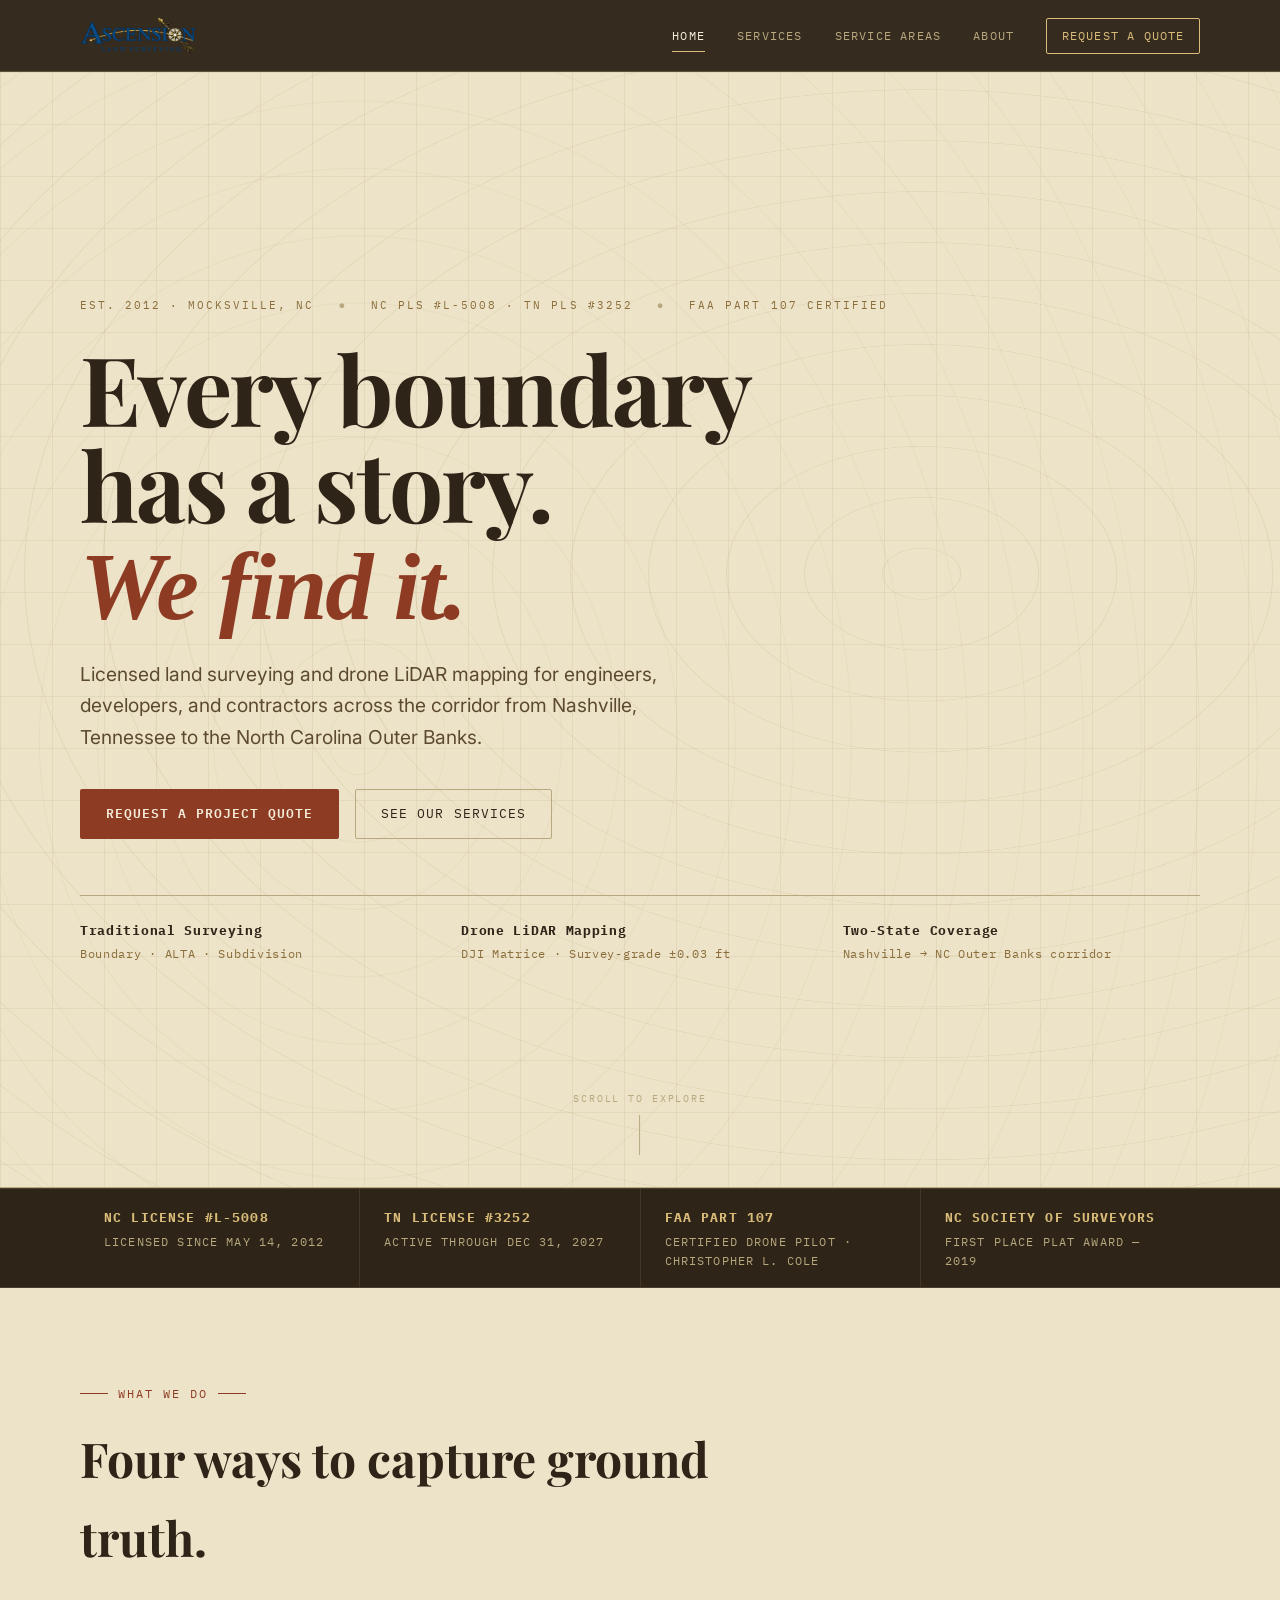
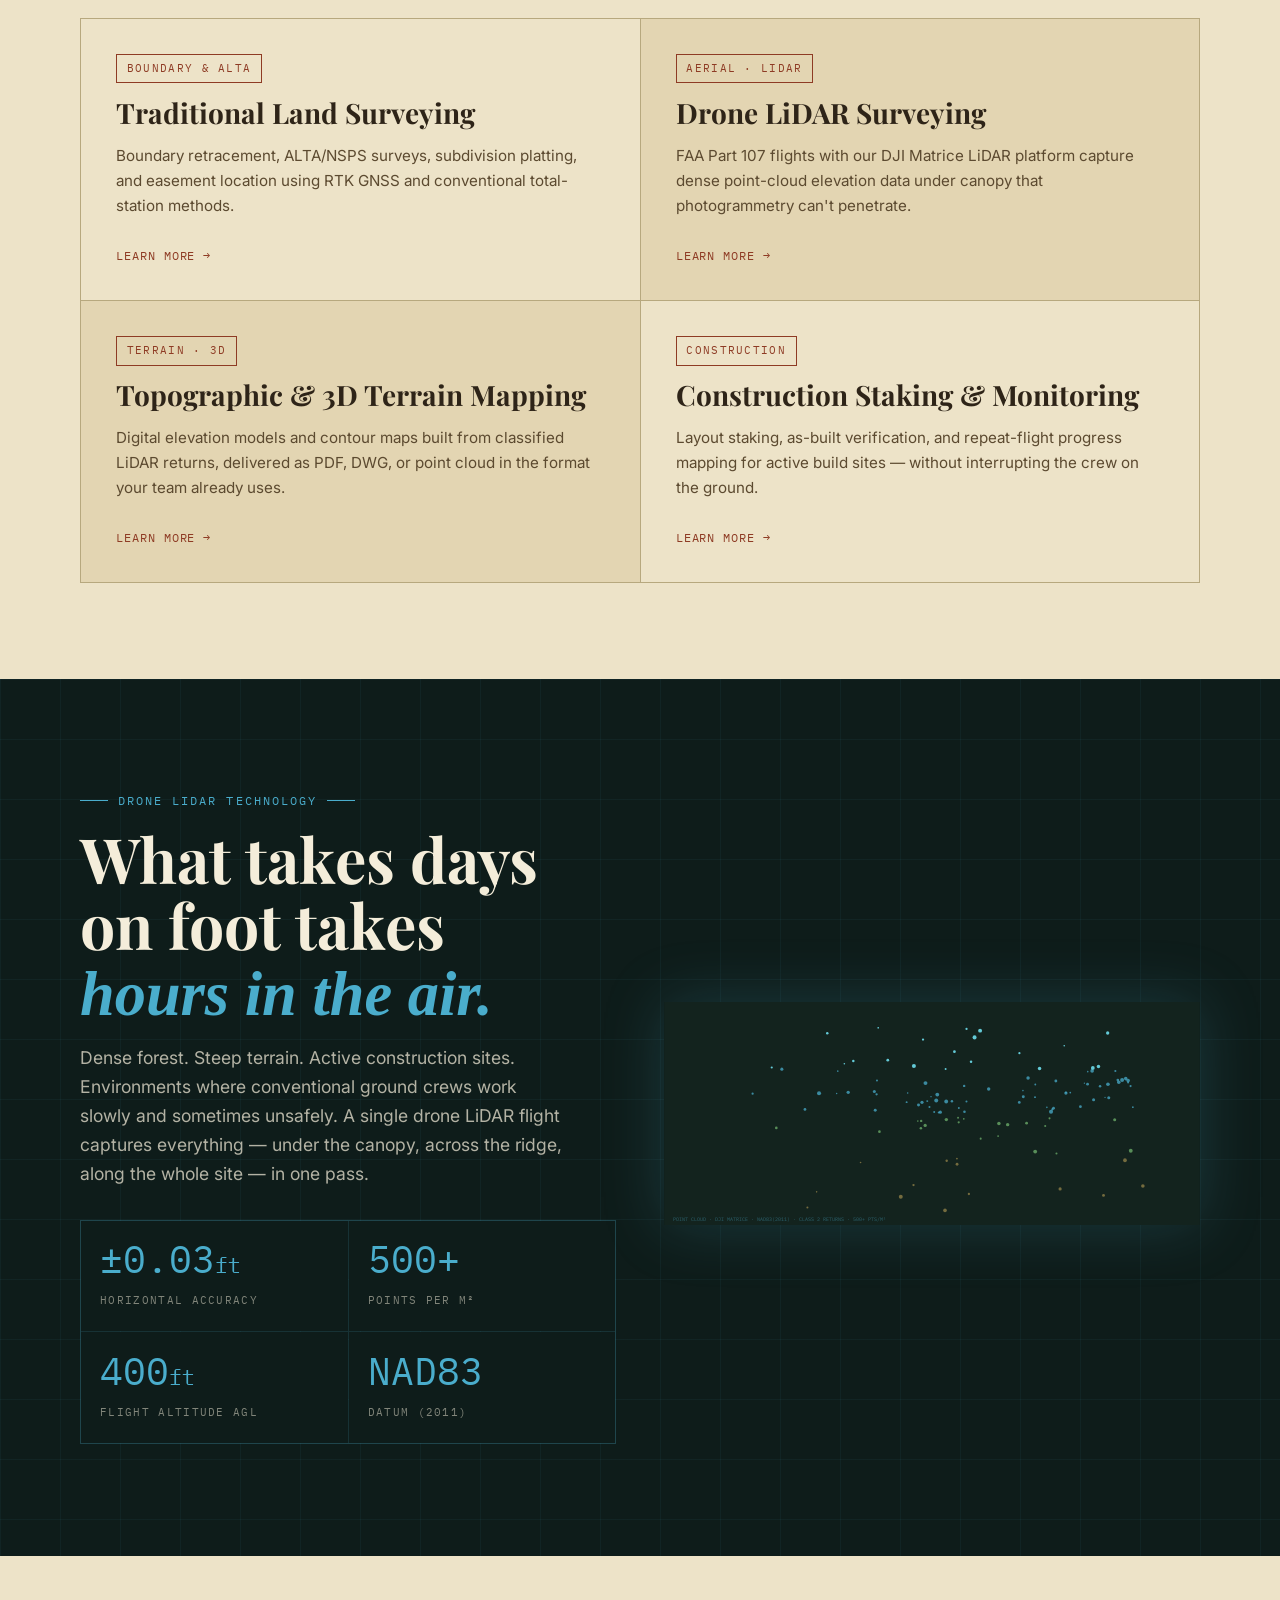
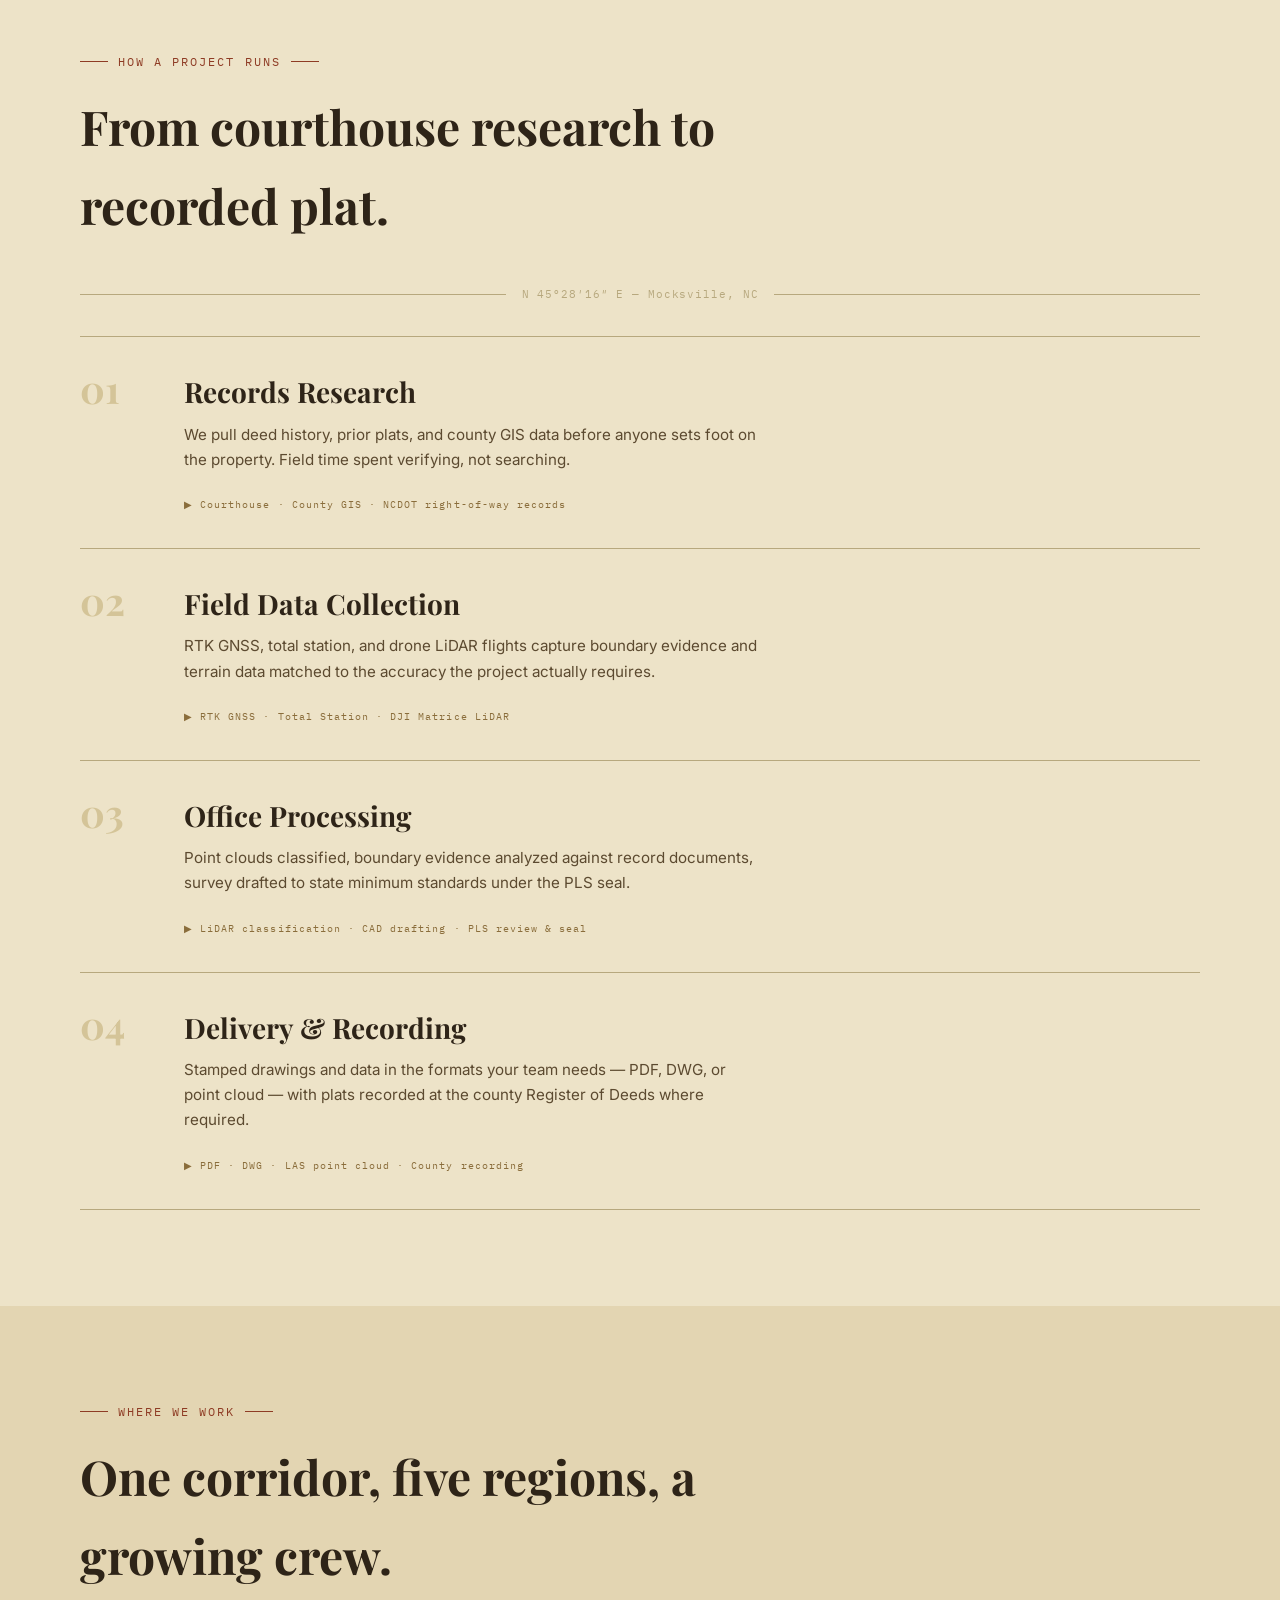
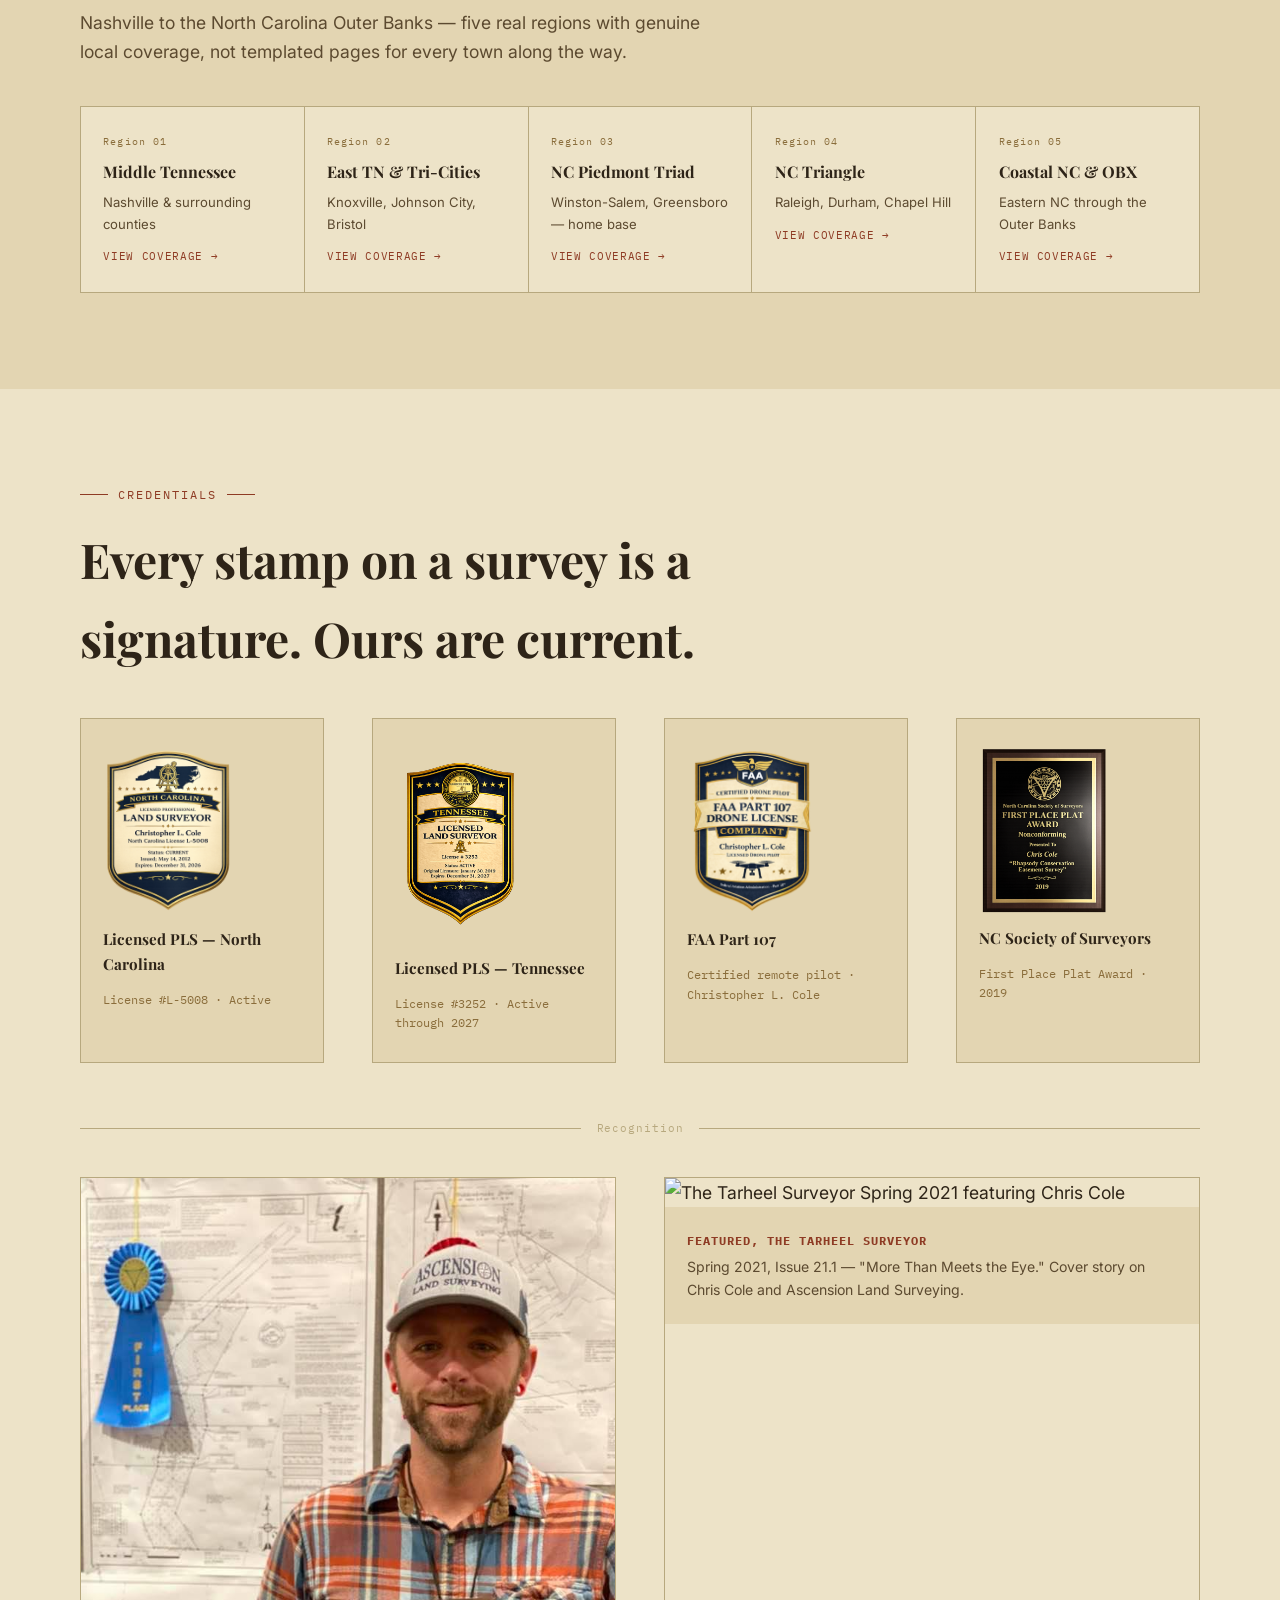
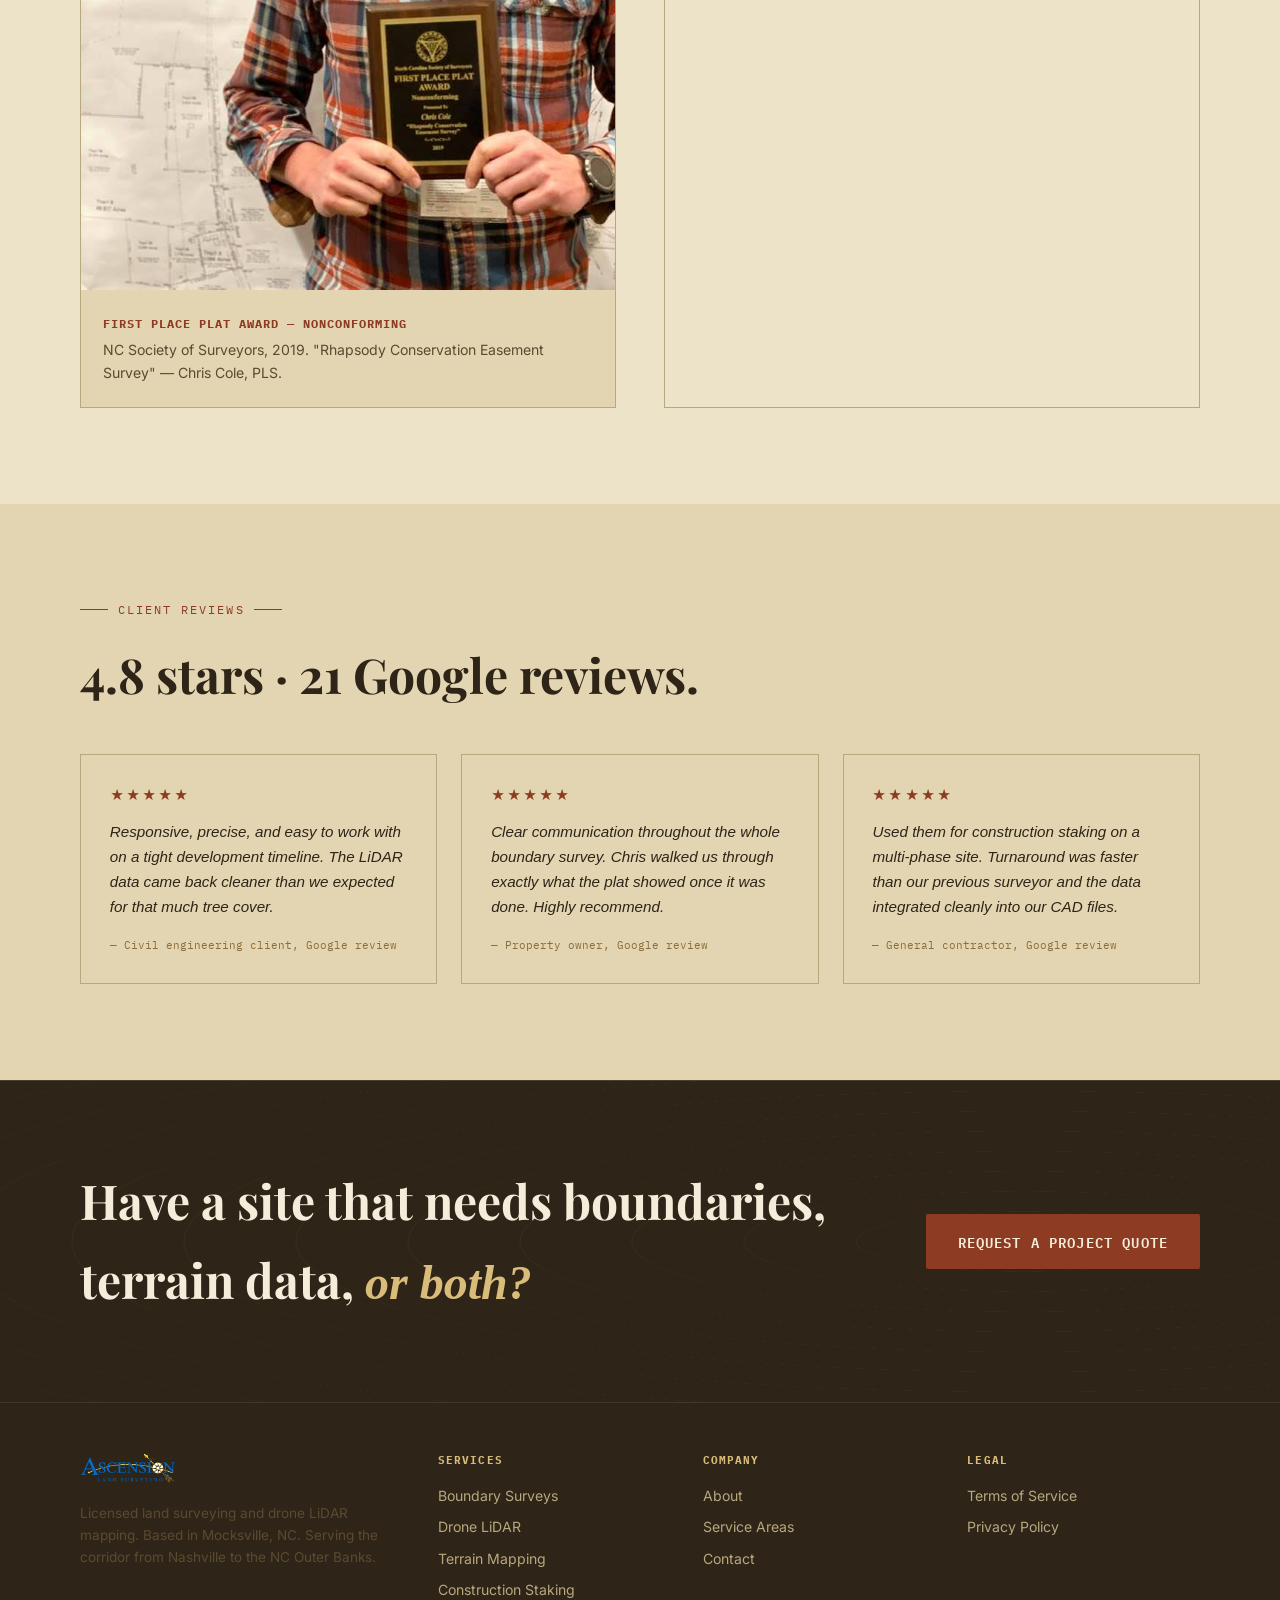
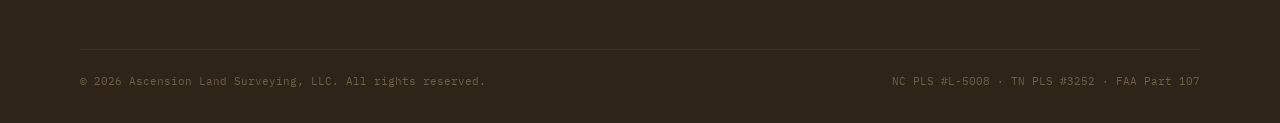
==== commit a849d1f9: "Update print statement from 'Hello' to 'Goodbye'" ====
--- a/index.html
+++ b/index.html
@@ -3,13 +3,16 @@
 <head>
 <meta charset="UTF-8">
 <meta name="viewport" content="width=device-width, initial-scale=1.0">
-<title>Request a Quote | Ascension Land Surveying</title>
-<meta name="description" content="Request a project quote from Ascension Land Surveying — licensed land surveying and drone LiDAR mapping in North Carolina and Tennessee.">
-<link rel="canonical" href="https://www.ascension-landsurveying.com/contact.html">
+<title>Ascension Land Surveying | Licensed Surveying &amp; Drone LiDAR | Nashville to the NC Outer Banks</title>
+<meta name="description" content="Award-winning licensed land surveying and drone LiDAR mapping across the corridor from Nashville, TN to the North Carolina Outer Banks. Boundary surveys, topographic surveys, construction staking.">
+<link rel="canonical" href="https://www.ascension-landsurveying.com/">
+<link rel="icon" type="image/png" href="assets/favicon.png">
 <link rel="preconnect" href="https://fonts.googleapis.com">
 <link href="https://fonts.googleapis.com/css2?family=Playfair+Display:ital,wght@0,600;0,700;1,600;1,700&family=Inter:wght@400;500;600&family=IBM+Plex+Mono:wght@400;500;600&display=swap" rel="stylesheet">
-<link rel="icon" type="image/png" href="assets/favicon.png">
 <link rel="stylesheet" href="css/styles.css">
+<script type="application/ld+json">
+{"@context":"https://schema.org","@type":"ProfessionalService","name":"Ascension Land Surveying, LLC","description":"Licensed land surveying and drone LiDAR mapping from Nashville to the NC Outer Banks.","address":{"@type":"PostalAddress","addressLocality":"Mocksville","addressRegion":"NC","addressCountry":"US"},"areaServed":["North Carolina","Tennessee"],"url":"https://www.ascension-landsurveying.com/"}
+</script>
 </head>
 <body>
 
@@ -20,87 +23,519 @@
     </a>
     <button class="nav-toggle" aria-expanded="false" aria-controls="main-nav">Menu</button>
     <nav class="main-nav" id="main-nav">
-      <a href="index.html">Home</a>
+      <a href="index.html" aria-current="page">Home</a>
       <a href="services.html">Services</a>
       <a href="service-areas.html">Service Areas</a>
       <a href="about.html">About</a>
-      <a href="contact.html" class="nav-cta" aria-current="page">Request a Quote</a>
+      <a href="contact.html" class="nav-cta">Request a Quote</a>
     </nav>
   </div>
 </header>
 
 <main>
-  <section class="page-hero">
-    <div class="topo-field" aria-hidden="true"></div>
-    <div class="container">
-      <p class="eyebrow-mono">Contact</p>
-      <h1>Tell us about the project.</h1>
-      <p class="lede">Send the basics and we'll follow up with next steps &mdash; most quotes go out within one business day.</p>
-    </div>
-  </section>
-
-  <section class="section-paper">
-    <div class="container contact-grid">
-      <form id="quote-form">
-        <div class="field">
-          <label for="name">Name</label>
-          <input type="text" id="name" name="name" required>
-        </div>
-        <div class="field">
-          <label for="email">Email</label>
-          <input type="email" id="email" name="email" required>
-        </div>
-        <div class="field">
-          <label for="phone">Phone</label>
-          <input type="tel" id="phone" name="phone">
-        </div>
-        <div class="field">
-          <label for="state">Property state</label>
-          <select id="state" name="state">
-            <option>North Carolina</option>
-            <option>Tennessee</option>
-            <option>Not sure / other</option>
-          </select>
-        </div>
-        <div class="field">
-          <label for="service">Service needed</label>
-          <select id="service" name="service">
-            <option>Boundary survey</option>
-            <option>Drone LiDAR / terrain mapping</option>
-            <option>Construction staking</option>
-            <option>Not sure yet</option>
-          </select>
-        </div>
-        <div class="field">
-          <label for="details">Project details</label>
-          <textarea id="details" name="details" placeholder="Property address or parcel ID, approximate acreage, timeline..."></textarea>
-        </div>
-        <button type="submit" class="btn btn-primary">Send Project Details</button>
-        <p class="form-note">Wire this form to a real backend (Formspree, Netlify Forms, or the existing CCC-style Cloudflare Worker pattern) before launch, and add a dedicated tracking phone number if this site is used to justify a lead-based revenue share.</p>
-      </form>
-
-      <aside class="contact-side">
-        <img src="assets/logo-wide.png" alt="Ascension Land Surveying" style="width:160px; height:auto; margin-bottom:1.2rem;">
-        <dl>
-          <dt>Based in</dt>
-          <dd>Mocksville, NC</dd>
-          <dt>Service area</dt>
-          <dd>NC Piedmont &amp; East TN</dd>
-          <dt>Licenses</dt>
-          <dd>NC #L-5008 &middot; TN #3252</dd>
-          <dt>Response time</dt>
-          <dd>Within 1 business day</dd>
-        </dl>
-      </aside>
-    </div>
-  </section>
+
+<!-- ═══════════════════════════════════════════
+     HERO — Parchment × Topo
+     ═══════════════════════════════════════════ -->
+<section class="hero">
+  <div class="topo-grid" aria-hidden="true"></div>
+  <div class="topo-contours" aria-hidden="true"></div>
+
+  <div class="hero-inner container">
+    <p class="hero-kicker" data-reveal>
+      Est. 2012 &middot; Mocksville, NC
+      <span>&#9679;</span>
+      NC PLS #L-5008 &middot; TN PLS #3252
+      <span>&#9679;</span>
+      FAA Part 107 Certified
+    </p>
+
+    <h1 data-reveal data-reveal-delay="1">
+      Every boundary<br>
+      has a story.<br>
+      <em>We find it.</em>
+    </h1>
+
+    <p class="hero-sub" data-reveal data-reveal-delay="2">
+      Licensed land surveying and drone LiDAR mapping for engineers, developers,
+      and contractors across the corridor from Nashville, Tennessee
+      to the North Carolina Outer Banks.
+    </p>
+
+    <div class="hero-actions" data-reveal data-reveal-delay="3">
+      <a href="contact.html" class="btn btn-primary">Request a Project Quote</a>
+      <a href="services.html" class="btn btn-ghost">See Our Services</a>
+    </div>
+
+    <div class="hero-legend" data-reveal data-reveal-delay="4">
+      <div class="legend-item">
+        <strong>Traditional Surveying</strong>
+        Boundary &middot; ALTA &middot; Subdivision
+      </div>
+      <div class="legend-item">
+        <strong>Drone LiDAR Mapping</strong>
+        DJI Matrice &middot; Survey-grade &plusmn;0.03 ft
+      </div>
+      <div class="legend-item">
+        <strong>Two-State Coverage</strong>
+        Nashville &rarr; NC Outer Banks corridor
+      </div>
+    </div>
+  </div>
+
+  <div class="hero-scroll-hint" aria-hidden="true">
+    Scroll to explore
+    <span class="scroll-arrow"></span>
+  </div>
+</section>
+
+<!-- ═══════════════════════════════════════════
+     CREDENTIAL STRIP — Dark band
+     ═══════════════════════════════════════════ -->
+<div class="cred-strip" data-reveal>
+  <div class="container">
+    <div class="cred-strip-inner">
+      <div class="cred-item">
+        <strong>NC License #L-5008</strong>
+        Licensed since May 14, 2012
+      </div>
+      <div class="cred-item">
+        <strong>TN License #3252</strong>
+        Active through Dec 31, 2027
+      </div>
+      <div class="cred-item">
+        <strong>FAA Part 107</strong>
+        Certified drone pilot &middot; Christopher L. Cole
+      </div>
+      <div class="cred-item">
+        <strong>NC Society of Surveyors</strong>
+        First Place Plat Award &mdash; 2019
+      </div>
+    </div>
+  </div>
+</div>
+
+<!-- ═══════════════════════════════════════════
+     SERVICES — Map legend style
+     ═══════════════════════════════════════════ -->
+<section class="section-parch">
+  <div class="container">
+    <div class="section-head" data-reveal>
+      <p class="eyebrow">What We Do</p>
+      <h2>Four ways to capture ground truth.</h2>
+    </div>
+    <div class="svc-grid">
+      <article class="svc-card" data-reveal>
+        <span class="svc-symbol">Boundary &amp; ALTA</span>
+        <h3>Traditional Land Surveying</h3>
+        <p>Boundary retracement, ALTA/NSPS surveys, subdivision platting, and easement location using RTK GNSS and conventional total-station methods.</p>
+        <a href="services.html#boundary">Learn more &rarr;</a>
+      </article>
+      <article class="svc-card svc-card-dark" data-reveal data-reveal-delay="1">
+        <span class="svc-symbol">Aerial &middot; LiDAR</span>
+        <h3>Drone LiDAR Surveying</h3>
+        <p>FAA Part 107 flights with our DJI Matrice LiDAR platform capture dense point-cloud elevation data under canopy that photogrammetry can't penetrate.</p>
+        <a href="services.html#lidar">Learn more &rarr;</a>
+      </article>
+      <article class="svc-card svc-card-dark" data-reveal data-reveal-delay="2">
+        <span class="svc-symbol">Terrain &middot; 3D</span>
+        <h3>Topographic &amp; 3D Terrain Mapping</h3>
+        <p>Digital elevation models and contour maps built from classified LiDAR returns, delivered as PDF, DWG, or point cloud in the format your team already uses.</p>
+        <a href="services.html#terrain">Learn more &rarr;</a>
+      </article>
+      <article class="svc-card" data-reveal data-reveal-delay="3">
+        <span class="svc-symbol">Construction</span>
+        <h3>Construction Staking &amp; Monitoring</h3>
+        <p>Layout staking, as-built verification, and repeat-flight progress mapping for active build sites &mdash; without interrupting the crew on the ground.</p>
+        <a href="services.html#construction">Learn more &rarr;</a>
+      </article>
+    </div>
+  </div>
+</section>
+
+<!-- ═══════════════════════════════════════════
+     LiDAR SHOWCASE — Dark, tech, dramatic
+     ═══════════════════════════════════════════ -->
+<section class="lidar-section">
+  <div class="lidar-grid-bg" aria-hidden="true"></div>
+  <div class="container lidar-inner">
+
+    <div class="lidar-text">
+      <p class="eyebrow" data-reveal>Drone LiDAR Technology</p>
+      <h2 data-reveal data-reveal-delay="1">
+        What takes days<br>on foot takes<br>
+        <em>hours in the air.</em>
+      </h2>
+      <p data-reveal data-reveal-delay="2">
+        Dense forest. Steep terrain. Active construction sites. Environments where conventional ground crews work slowly and sometimes unsafely. A single drone LiDAR flight captures everything — under the canopy, across the ridge, along the whole site — in one pass.
+      </p>
+      <div class="lidar-stats" data-reveal data-reveal-delay="3">
+        <div class="stat-cell">
+          <span class="num">&plusmn;0.03<small style="font-size:0.55em">ft</small></span>
+          <span class="label">Horizontal accuracy</span>
+        </div>
+        <div class="stat-cell">
+          <span class="num">500+</span>
+          <span class="label">Points per m&sup2;</span>
+        </div>
+        <div class="stat-cell">
+          <span class="num">400<small style="font-size:0.55em">ft</small></span>
+          <span class="label">Flight altitude AGL</span>
+        </div>
+        <div class="stat-cell">
+          <span class="num">NAD83</span>
+          <span class="label">Datum (2011)</span>
+        </div>
+      </div>
+    </div>
+
+    <div class="point-cloud-wrap" data-reveal data-reveal-delay="2">
+      <div class="scan-line" aria-hidden="true"></div>
+      <svg class="point-cloud-svg" viewBox="0 0 1200 500" aria-label="LiDAR point cloud visualization">
+        <rect width="1200" height="500" fill="var(--lidar-bg)"/>
+        <rect width="1200" height="500" fill="rgba(22,41,34,0.6)"/>
+        <circle cx="412.4" cy="202.3" r="3.7" fill="#4AADCC" opacity="0.75"/>
+      <circle cx="987.4" cy="213.5" r="1.6" fill="#4AADCC" opacity="0.75"/>
+      <circle cx="658.3" cy="259.2" r="2.1" fill="#7EC87A" opacity="0.65"/>
+      <circle cx="749.8" cy="272.2" r="3.9" fill="#7EC87A" opacity="0.65"/>
+      <circle cx="795.7" cy="114.6" r="2.5" fill="#6DDDEB" opacity="0.9"/>
+      <circle cx="857.2" cy="235.9" r="1.8" fill="#4AADCC" opacity="0.75"/>
+      <circle cx="840.8" cy="148.7" r="3.9" fill="#6DDDEB" opacity="0.9"/>
+      <circle cx="682.6" cy="429.8" r="2.6" fill="#C4A85A" opacity="0.55"/>
+      <circle cx="877.3" cy="176.9" r="3.2" fill="#4AADCC" opacity="0.75"/>
+      <circle cx="241.2" cy="146.6" r="2.4" fill="#6DDDEB" opacity="0.9"/>
+      <circle cx="709.0" cy="305.9" r="2.3" fill="#7EC87A" opacity="0.65"/>
+      <circle cx="615.1" cy="247.2" r="2.3" fill="#4AADCC" opacity="0.75"/>
+      <circle cx="748.0" cy="300.2" r="2.0" fill="#7EC87A" opacity="0.65"/>
+      <circle cx="347.1" cy="204.2" r="4.5" fill="#4AADCC" opacity="0.75"/>
+      <circle cx="726.9" cy="194.9" r="3.8" fill="#4AADCC" opacity="0.75"/>
+      <circle cx="853.5" cy="277.4" r="2.3" fill="#7EC87A" opacity="0.65"/>
+      <circle cx="1044.6" cy="188.2" r="2.4" fill="#4AADCC" opacity="0.75"/>
+      <circle cx="677.2" cy="222.6" r="2.3" fill="#4AADCC" opacity="0.75"/>
+      <circle cx="569.8" cy="230.6" r="3.3" fill="#4AADCC" opacity="0.75"/>
+      <circle cx="559.5" cy="143.3" r="4.5" fill="#6DDDEB" opacity="0.9"/>
+      <circle cx="470.9" cy="200.4" r="3.4" fill="#4AADCC" opacity="0.75"/>
+      <circle cx="579.9" cy="84.1" r="2.6" fill="#6DDDEB" opacity="0.9"/>
+      <circle cx="629.1" cy="466.7" r="4.1" fill="#C4A85A" opacity="0.55"/>
+      <circle cx="650.2" cy="111.2" r="3.1" fill="#6DDDEB" opacity="0.9"/>
+      <circle cx="644.6" cy="222.3" r="2.8" fill="#4AADCC" opacity="0.75"/>
+      <circle cx="1016.0" cy="174.9" r="3.0" fill="#4AADCC" opacity="0.75"/>
+      <circle cx="1010.5" cy="154.5" r="2.4" fill="#4AADCC" opacity="0.75"/>
+      <circle cx="811.8" cy="271.3" r="3.1" fill="#7EC87A" opacity="0.65"/>
+      <circle cx="677.3" cy="60.2" r="2.5" fill="#6DDDEB" opacity="0.9"/>
+      <circle cx="1033.7" cy="171.5" r="4.0" fill="#4AADCC" opacity="0.75"/>
+      <circle cx="1045.0" cy="333.0" r="4.3" fill="#7EC87A" opacity="0.65"/>
+      <circle cx="632.1" cy="263.3" r="3.8" fill="#7EC87A" opacity="0.65"/>
+      <circle cx="315.6" cy="240.6" r="3.1" fill="#4AADCC" opacity="0.75"/>
+      <circle cx="831.3" cy="184.6" r="2.1" fill="#4AADCC" opacity="0.75"/>
+      <circle cx="866.5" cy="245.6" r="4.5" fill="#4AADCC" opacity="0.75"/>
+      <circle cx="660.1" cy="237.5" r="2.2" fill="#4AADCC" opacity="0.75"/>
+      <circle cx="589.4" cy="221.9" r="2.2" fill="#4AADCC" opacity="0.75"/>
+      <circle cx="611.8" cy="207.1" r="4.2" fill="#4AADCC" opacity="0.75"/>
+      <circle cx="263.8" cy="150.4" r="3.5" fill="#4AADCC" opacity="0.75"/>
+      <circle cx="984.0" cy="433.0" r="3.2" fill="#C4A85A" opacity="0.55"/>
+      <circle cx="899.9" cy="202.4" r="1.8" fill="#4AADCC" opacity="0.75"/>
+      <circle cx="618.7" cy="246.6" r="3.5" fill="#4AADCC" opacity="0.75"/>
+      <circle cx="198.4" cy="205.2" r="2.5" fill="#4AADCC" opacity="0.75"/>
+      <circle cx="423.8" cy="132.3" r="2.8" fill="#6DDDEB" opacity="0.9"/>
+      <circle cx="575.1" cy="282.7" r="2.8" fill="#7EC87A" opacity="0.65"/>
+      <circle cx="695.3" cy="79.2" r="4.5" fill="#6DDDEB" opacity="0.9"/>
+      <circle cx="1072.1" cy="412.0" r="4.0" fill="#C4A85A" opacity="0.55"/>
+      <circle cx="575.7" cy="266.2" r="2.7" fill="#7EC87A" opacity="0.65"/>
+      <circle cx="321.1" cy="460.2" r="2.3" fill="#C4A85A" opacity="0.55"/>
+      <circle cx="609.5" cy="220.7" r="4.4" fill="#4AADCC" opacity="0.75"/>
+      <circle cx="655.8" cy="350.5" r="2.0" fill="#C4A85A" opacity="0.55"/>
+      <circle cx="932.3" cy="234.3" r="3.1" fill="#4AADCC" opacity="0.75"/>
+      <circle cx="251.4" cy="282.0" r="3.0" fill="#7EC87A" opacity="0.65"/>
+      <circle cx="341.7" cy="425.1" r="1.7" fill="#C4A85A" opacity="0.55"/>
+      <circle cx="476.8" cy="175.7" r="2.2" fill="#4AADCC" opacity="0.75"/>
+      <circle cx="804.4" cy="212.2" r="3.3" fill="#4AADCC" opacity="0.75"/>
+      <circle cx="631.8" cy="222.8" r="4.3" fill="#4AADCC" opacity="0.75"/>
+      <circle cx="672.0" cy="187.8" r="2.7" fill="#4AADCC" opacity="0.75"/>
+      <circle cx="568.3" cy="266.7" r="1.7" fill="#7EC87A" opacity="0.65"/>
+      <circle cx="1039.0" cy="180.1" r="2.1" fill="#4AADCC" opacity="0.75"/>
+      <circle cx="1039.1" cy="176.0" r="4.1" fill="#4AADCC" opacity="0.75"/>
+      <circle cx="886.8" cy="418.5" r="3.6" fill="#C4A85A" opacity="0.55"/>
+      <circle cx="1018.2" cy="179.8" r="4.0" fill="#4AADCC" opacity="0.75"/>
+      <circle cx="479.6" cy="57.7" r="1.9" fill="#6DDDEB" opacity="0.9"/>
+      <circle cx="878.7" cy="339.1" r="2.3" fill="#7EC87A" opacity="0.65"/>
+      <circle cx="863.1" cy="260.5" r="2.3" fill="#7EC87A" opacity="0.65"/>
+      <circle cx="976.3" cy="188.5" r="2.8" fill="#4AADCC" opacity="0.75"/>
+      <circle cx="1009.0" cy="263.8" r="3.4" fill="#7EC87A" opacity="0.65"/>
+      <circle cx="687.4" cy="133.5" r="2.8" fill="#6DDDEB" opacity="0.9"/>
+      <circle cx="1032.0" cy="354.3" r="4.2" fill="#C4A85A" opacity="0.55"/>
+      <circle cx="909.6" cy="202.8" r="1.9" fill="#4AADCC" opacity="0.75"/>
+      <circle cx="958.5" cy="154.3" r="4.1" fill="#4AADCC" opacity="0.75"/>
+      <circle cx="389.1" cy="154.8" r="1.8" fill="#4AADCC" opacity="0.75"/>
+      <circle cx="995.7" cy="214.4" r="3.4" fill="#4AADCC" opacity="0.75"/>
+      <circle cx="1025.6" cy="174.7" r="4.4" fill="#4AADCC" opacity="0.75"/>
+      <circle cx="993.3" cy="69.4" r="3.7" fill="#6DDDEB" opacity="0.9"/>
+      <circle cx="993.9" cy="184.2" r="4.1" fill="#4AADCC" opacity="0.75"/>
+      <circle cx="440.1" cy="359.2" r="1.8" fill="#C4A85A" opacity="0.55"/>
+      <circle cx="972.7" cy="144.5" r="3.9" fill="#6DDDEB" opacity="0.9"/>
+      <circle cx="597.8" cy="211.9" r="1.6" fill="#4AADCC" opacity="0.75"/>
+      <circle cx="530.1" cy="436.2" r="4.4" fill="#C4A85A" opacity="0.55"/>
+      <circle cx="585.4" cy="181.6" r="4.4" fill="#4AADCC" opacity="0.75"/>
+      <circle cx="1049.7" cy="235.4" r="2.0" fill="#4AADCC" opacity="0.75"/>
+      <circle cx="365.5" cy="69.9" r="2.8" fill="#6DDDEB" opacity="0.9"/>
+      <circle cx="482.3" cy="290.4" r="3.0" fill="#7EC87A" opacity="0.65"/>
+      <circle cx="577.6" cy="224.5" r="3.6" fill="#4AADCC" opacity="0.75"/>
+      <circle cx="899.8" cy="203.9" r="3.7" fill="#4AADCC" opacity="0.75"/>
+      <circle cx="803.6" cy="198.4" r="1.7" fill="#4AADCC" opacity="0.75"/>
+      <circle cx="584.7" cy="276.3" r="3.7" fill="#7EC87A" opacity="0.65"/>
+      <circle cx="632.9" cy="355.4" r="2.7" fill="#C4A85A" opacity="0.55"/>
+      <circle cx="831.0" cy="334.9" r="4.3" fill="#7EC87A" opacity="0.65"/>
+      <circle cx="948.3" cy="184.0" r="3.1" fill="#4AADCC" opacity="0.75"/>
+      <circle cx="656.1" cy="363.2" r="3.2" fill="#C4A85A" opacity="0.55"/>
+      <circle cx="672.7" cy="245.8" r="2.9" fill="#4AADCC" opacity="0.75"/>
+      <circle cx="896.0" cy="98.1" r="1.8" fill="#6DDDEB" opacity="0.9"/>
+      <circle cx="769.4" cy="274.6" r="3.8" fill="#7EC87A" opacity="0.65"/>
+      <circle cx="543.2" cy="224.2" r="2.2" fill="#4AADCC" opacity="0.75"/>
+      <circle cx="961.8" cy="218.7" r="3.4" fill="#4AADCC" opacity="0.75"/>
+      <circle cx="630.5" cy="149.8" r="2.2" fill="#6DDDEB" opacity="0.9"/>
+      <circle cx="403.8" cy="138.2" r="1.8" fill="#6DDDEB" opacity="0.9"/>
+      <circle cx="545.5" cy="203.6" r="1.7" fill="#4AADCC" opacity="0.75"/>
+      <circle cx="815.1" cy="170.0" r="3.9" fill="#4AADCC" opacity="0.75"/>
+      <circle cx="960.1" cy="147.7" r="4.2" fill="#6DDDEB" opacity="0.9"/>
+      <circle cx="795.4" cy="224.9" r="3.1" fill="#4AADCC" opacity="0.75"/>
+      <circle cx="869.3" cy="240.4" r="2.3" fill="#4AADCC" opacity="0.75"/>
+      <circle cx="501.0" cy="130.3" r="3.1" fill="#6DDDEB" opacity="0.9"/>
+      <circle cx="594.3" cy="235.2" r="2.3" fill="#4AADCC" opacity="0.75"/>
+      <circle cx="604.9" cy="246.4" r="2.2" fill="#4AADCC" opacity="0.75"/>
+      <circle cx="872.1" cy="237.9" r="3.1" fill="#4AADCC" opacity="0.75"/>
+      <circle cx="472.9" cy="242.4" r="3.3" fill="#4AADCC" opacity="0.75"/>
+      <circle cx="941.2" cy="181.8" r="1.5" fill="#4AADCC" opacity="0.75"/>
+      <circle cx="707.7" cy="64.1" r="4.4" fill="#6DDDEB" opacity="0.9"/>
+      <circle cx="830.6" cy="213.0" r="2.2" fill="#4AADCC" opacity="0.75"/>
+      <circle cx="659.8" cy="269.5" r="2.5" fill="#7EC87A" opacity="0.65"/>
+      <circle cx="671.2" cy="261.5" r="1.9" fill="#7EC87A" opacity="0.65"/>
+      <circle cx="386.5" cy="205.0" r="1.6" fill="#4AADCC" opacity="0.75"/>
+      <circle cx="475.9" cy="206.7" r="2.6" fill="#4AADCC" opacity="0.75"/>
+      <circle cx="558.6" cy="409.9" r="2.6" fill="#C4A85A" opacity="0.55"/>
+      <circle cx="948.7" cy="155.9" r="1.7" fill="#4AADCC" opacity="0.75"/>
+      <circle cx="-52.3" cy="154.3" r="2.5" fill="#4AADCC" opacity="0.75"/>
+        <text x="20" y="490" font-family="IBM Plex Mono" font-size="11" fill="rgba(74,173,204,0.45)">POINT CLOUD · DJI MATRICE · NAD83(2011) · CLASS 2 RETURNS · 500+ PTS/M²</text>
+      </svg>
+    </div>
+
+  </div>
+</section>
+
+<!-- ═══════════════════════════════════════════
+     PROCESS — Bearing-annotated timeline
+     ═══════════════════════════════════════════ -->
+<section class="section-parch">
+  <div class="container">
+    <div class="section-head" data-reveal>
+      <p class="eyebrow">How a Project Runs</p>
+      <h2>From courthouse research to recorded plat.</h2>
+    </div>
+    <div class="bearing-rule" data-reveal>N 45°28&prime;16&Prime; E &mdash; Mocksville, NC</div>
+    <ol class="process-list">
+      <li class="process-item" data-reveal>
+        <div class="process-content">
+          <h3>Records Research</h3>
+          <p>We pull deed history, prior plats, and county GIS data before anyone sets foot on the property. Field time spent verifying, not searching.</p>
+          <span class="process-bearing">&#9654; Courthouse &middot; County GIS &middot; NCDOT right-of-way records</span>
+        </div>
+      </li>
+      <li class="process-item" data-reveal data-reveal-delay="1">
+        <div class="process-content">
+          <h3>Field Data Collection</h3>
+          <p>RTK GNSS, total station, and drone LiDAR flights capture boundary evidence and terrain data matched to the accuracy the project actually requires.</p>
+          <span class="process-bearing">&#9654; RTK GNSS &middot; Total Station &middot; DJI Matrice LiDAR</span>
+        </div>
+      </li>
+      <li class="process-item" data-reveal data-reveal-delay="2">
+        <div class="process-content">
+          <h3>Office Processing</h3>
+          <p>Point clouds classified, boundary evidence analyzed against record documents, survey drafted to state minimum standards under the PLS seal.</p>
+          <span class="process-bearing">&#9654; LiDAR classification &middot; CAD drafting &middot; PLS review &amp; seal</span>
+        </div>
+      </li>
+      <li class="process-item" data-reveal data-reveal-delay="3">
+        <div class="process-content">
+          <h3>Delivery &amp; Recording</h3>
+          <p>Stamped drawings and data in the formats your team needs &mdash; PDF, DWG, or point cloud &mdash; with plats recorded at the county Register of Deeds where required.</p>
+          <span class="process-bearing">&#9654; PDF &middot; DWG &middot; LAS point cloud &middot; County recording</span>
+        </div>
+      </li>
+    </ol>
+  </div>
+</section>
+
+<!-- ═══════════════════════════════════════════
+     SERVICE AREAS
+     ═══════════════════════════════════════════ -->
+<section class="section-parch-dim">
+  <div class="container">
+    <div class="section-head" data-reveal>
+      <p class="eyebrow">Where We Work</p>
+      <h2>One corridor, five regions, a growing crew.</h2>
+      <p style="color:var(--sepia-mid); margin-top:0.8rem;">Nashville to the North Carolina Outer Banks &mdash; five real regions with genuine local coverage, not templated pages for every town along the way.</p>
+    </div>
+    <div class="regions-grid">
+      <a href="service-area-middle-tennessee.html" class="region-card" data-reveal>
+        <span class="region-num">Region 01</span>
+        <h3>Middle Tennessee</h3>
+        <p>Nashville &amp; surrounding counties</p>
+        <span class="go">View coverage &rarr;</span>
+      </a>
+      <a href="service-area-east-tennessee.html" class="region-card" data-reveal data-reveal-delay="1">
+        <span class="region-num">Region 02</span>
+        <h3>East TN &amp; Tri-Cities</h3>
+        <p>Knoxville, Johnson City, Bristol</p>
+        <span class="go">View coverage &rarr;</span>
+      </a>
+      <a href="service-area-piedmont-triad.html" class="region-card" data-reveal data-reveal-delay="2">
+        <span class="region-num">Region 03</span>
+        <h3>NC Piedmont Triad</h3>
+        <p>Winston-Salem, Greensboro &mdash; home base</p>
+        <span class="go">View coverage &rarr;</span>
+      </a>
+      <a href="service-area-triangle.html" class="region-card" data-reveal data-reveal-delay="3">
+        <span class="region-num">Region 04</span>
+        <h3>NC Triangle</h3>
+        <p>Raleigh, Durham, Chapel Hill</p>
+        <span class="go">View coverage &rarr;</span>
+      </a>
+      <a href="service-area-coastal-nc.html" class="region-card" data-reveal data-reveal-delay="4">
+        <span class="region-num">Region 05</span>
+        <h3>Coastal NC &amp; OBX</h3>
+        <p>Eastern NC through the Outer Banks</p>
+        <span class="go">View coverage &rarr;</span>
+      </a>
+    </div>
+  </div>
+</section>
+
+<!-- ═══════════════════════════════════════════
+     CREDENTIALS & RECOGNITION
+     ═══════════════════════════════════════════ -->
+<section class="section-parch">
+  <div class="container">
+    <div class="section-head" data-reveal>
+      <p class="eyebrow">Credentials</p>
+      <h2>Every stamp on a survey is a signature. Ours are current.</h2>
+    </div>
+    <div class="badge-grid">
+      <div class="badge-card" data-reveal>
+        <img src="assets/badge-nc.png" alt="North Carolina Licensed Professional Land Surveyor">
+        <h3>Licensed PLS &mdash; North Carolina</h3>
+        <p>License #L-5008 &middot; Active</p>
+      </div>
+      <div class="badge-card" data-reveal data-reveal-delay="1">
+        <img src="assets/badge-tn.png" alt="Tennessee Licensed Land Surveyor">
+        <h3>Licensed PLS &mdash; Tennessee</h3>
+        <p>License #3252 &middot; Active through 2027</p>
+      </div>
+      <div class="badge-card" data-reveal data-reveal-delay="2">
+        <img src="assets/badge-faa.png" alt="FAA Part 107 Certified Drone Pilot">
+        <h3>FAA Part 107</h3>
+        <p>Certified remote pilot &middot; Christopher L. Cole</p>
+      </div>
+      <div class="badge-card" data-reveal data-reveal-delay="3">
+        <img src="assets/award-plaque.png" alt="NC Society of Surveyors First Place Award">
+        <h3>NC Society of Surveyors</h3>
+        <p>First Place Plat Award &middot; 2019</p>
+      </div>
+    </div>
+
+    <div class="bearing-rule" style="margin-top:3.5rem;" data-reveal>Recognition</div>
+    <div class="recognition-grid">
+      <div class="recognition-card" data-reveal>
+        <img src="assets/chris-with-award.jpg" alt="Chris Cole with the 2019 NC Society of Surveyors First Place Plat Award" style="width:100%; height:auto; display:block;">
+        <div class="recognition-text">
+          <h3>First Place Plat Award &mdash; Nonconforming</h3>
+          <p>NC Society of Surveyors, 2019. "Rhapsody Conservation Easement Survey" &mdash; Chris Cole, PLS.</p>
+        </div>
+      </div>
+      <div class="recognition-card" data-reveal data-reveal-delay="1">
+        <img src="assets/magazine-cover.png" alt="The Tarheel Surveyor Spring 2021 featuring Chris Cole" style="width:100%; height:auto; display:block;">
+        <div class="recognition-text">
+          <h3>Featured, The Tarheel Surveyor</h3>
+          <p>Spring 2021, Issue 21.1 &mdash; "More Than Meets the Eye." Cover story on Chris Cole and Ascension Land Surveying.</p>
+        </div>
+      </div>
+    </div>
+  </div>
+</section>
+
+<!-- ═══════════════════════════════════════════
+     REVIEWS
+     ═══════════════════════════════════════════ -->
+<section class="section-parch-dim">
+  <div class="container">
+    <div class="section-head" data-reveal>
+      <p class="eyebrow">Client Reviews</p>
+      <h2>4.8 stars &middot; 21 Google reviews.</h2>
+    </div>
+    <div class="review-grid">
+      <div class="review-card" data-reveal>
+        <div class="review-stars">&#9733;&#9733;&#9733;&#9733;&#9733;</div>
+        <p>Responsive, precise, and easy to work with on a tight development timeline. The LiDAR data came back cleaner than we expected for that much tree cover.</p>
+        <span class="review-attr">&mdash; Civil engineering client, Google review</span>
+      </div>
+      <div class="review-card" data-reveal data-reveal-delay="1">
+        <div class="review-stars">&#9733;&#9733;&#9733;&#9733;&#9733;</div>
+        <p>Clear communication throughout the whole boundary survey. Chris walked us through exactly what the plat showed once it was done. Highly recommend.</p>
+        <span class="review-attr">&mdash; Property owner, Google review</span>
+      </div>
+      <div class="review-card" data-reveal data-reveal-delay="2">
+        <div class="review-stars">&#9733;&#9733;&#9733;&#9733;&#9733;</div>
+        <p>Used them for construction staking on a multi-phase site. Turnaround was faster than our previous surveyor and the data integrated cleanly into our CAD files.</p>
+        <span class="review-attr">&mdash; General contractor, Google review</span>
+      </div>
+    </div>
+  </div>
+</section>
+
+<!-- ═══════════════════════════════════════════
+     CTA BAND
+     ═══════════════════════════════════════════ -->
+<section class="cta-band">
+  <div class="container cta-inner">
+    <h2 data-reveal>Have a site that needs boundaries, terrain data, <em>or both?</em></h2>
+    <div data-reveal data-reveal-delay="1">
+      <a href="contact.html" class="btn btn-primary" style="font-size:0.9rem; padding:1rem 2rem;">Request a Project Quote</a>
+    </div>
+  </div>
+</section>
+
 </main>
 
+<!-- ═══════════════════════════════════════════
+     FOOTER
+     ═══════════════════════════════════════════ -->
 <footer class="site-footer">
   <div class="container">
-    <div class="footer-bottom" style="border-top:none; padding-top:0;">
+    <div class="footer-grid">
+      <div class="footer-col">
+        <img src="assets/logo-wide.png" alt="Ascension Land Surveying" class="footer-logo">
+        <p>Licensed land surveying and drone LiDAR mapping. Based in Mocksville, NC. Serving the corridor from Nashville to the NC Outer Banks.</p>
+      </div>
+      <div class="footer-col">
+        <h4>Services</h4>
+        <a href="services.html#boundary">Boundary Surveys</a>
+        <a href="services.html#lidar">Drone LiDAR</a>
+        <a href="services.html#terrain">Terrain Mapping</a>
+        <a href="services.html#construction">Construction Staking</a>
+      </div>
+      <div class="footer-col">
+        <h4>Company</h4>
+        <a href="about.html">About</a>
+        <a href="service-areas.html">Service Areas</a>
+        <a href="contact.html">Contact</a>
+      </div>
+      <div class="footer-col">
+        <h4>Legal</h4>
+        <a href="#">Terms of Service</a>
+        <a href="#">Privacy Policy</a>
+      </div>
+    </div>
+    <div class="footer-bottom">
       <span>&copy; 2026 Ascension Land Surveying, LLC. All rights reserved.</span>
-      <span>NC PLS #L-5008 &middot; TN PLS #3252</span>
+      <span>NC PLS #L-5008 &middot; TN PLS #3252 &middot; FAA Part 107</span>
     </div>
   </div>
 </footer>
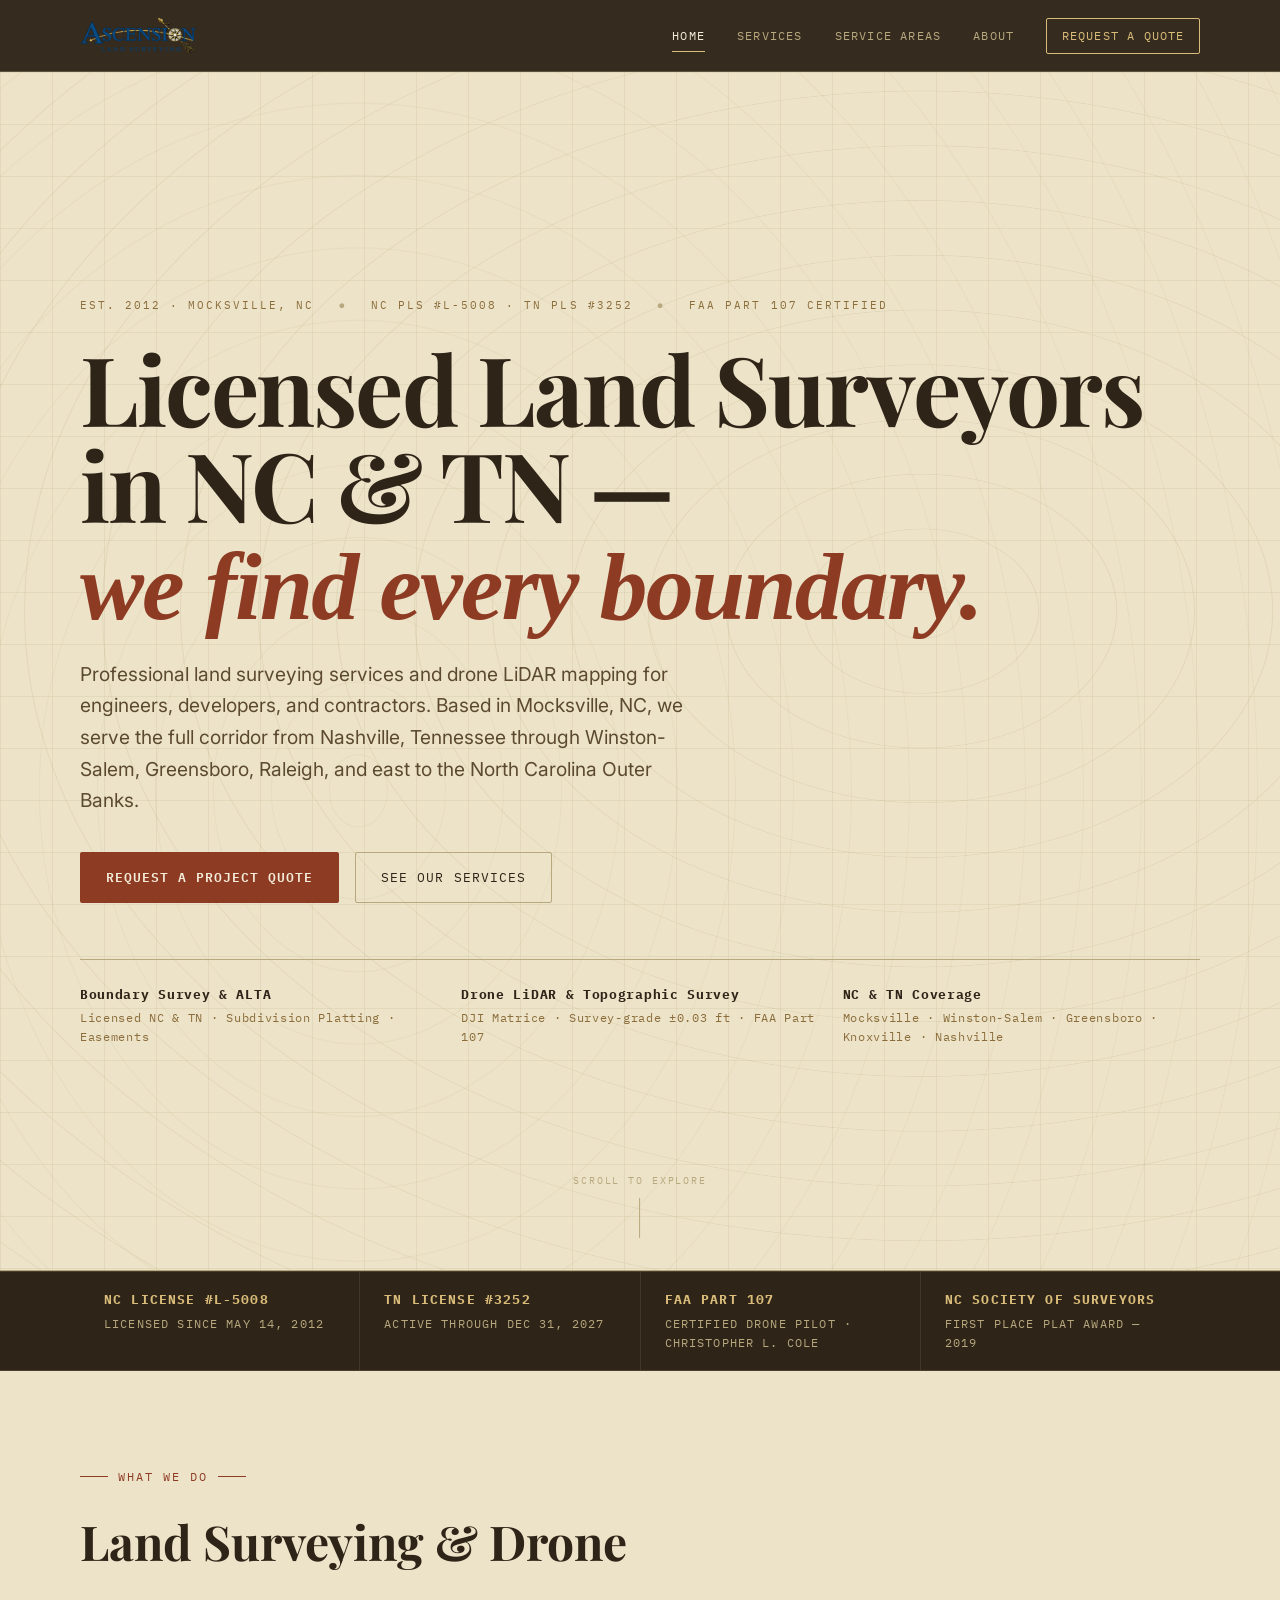
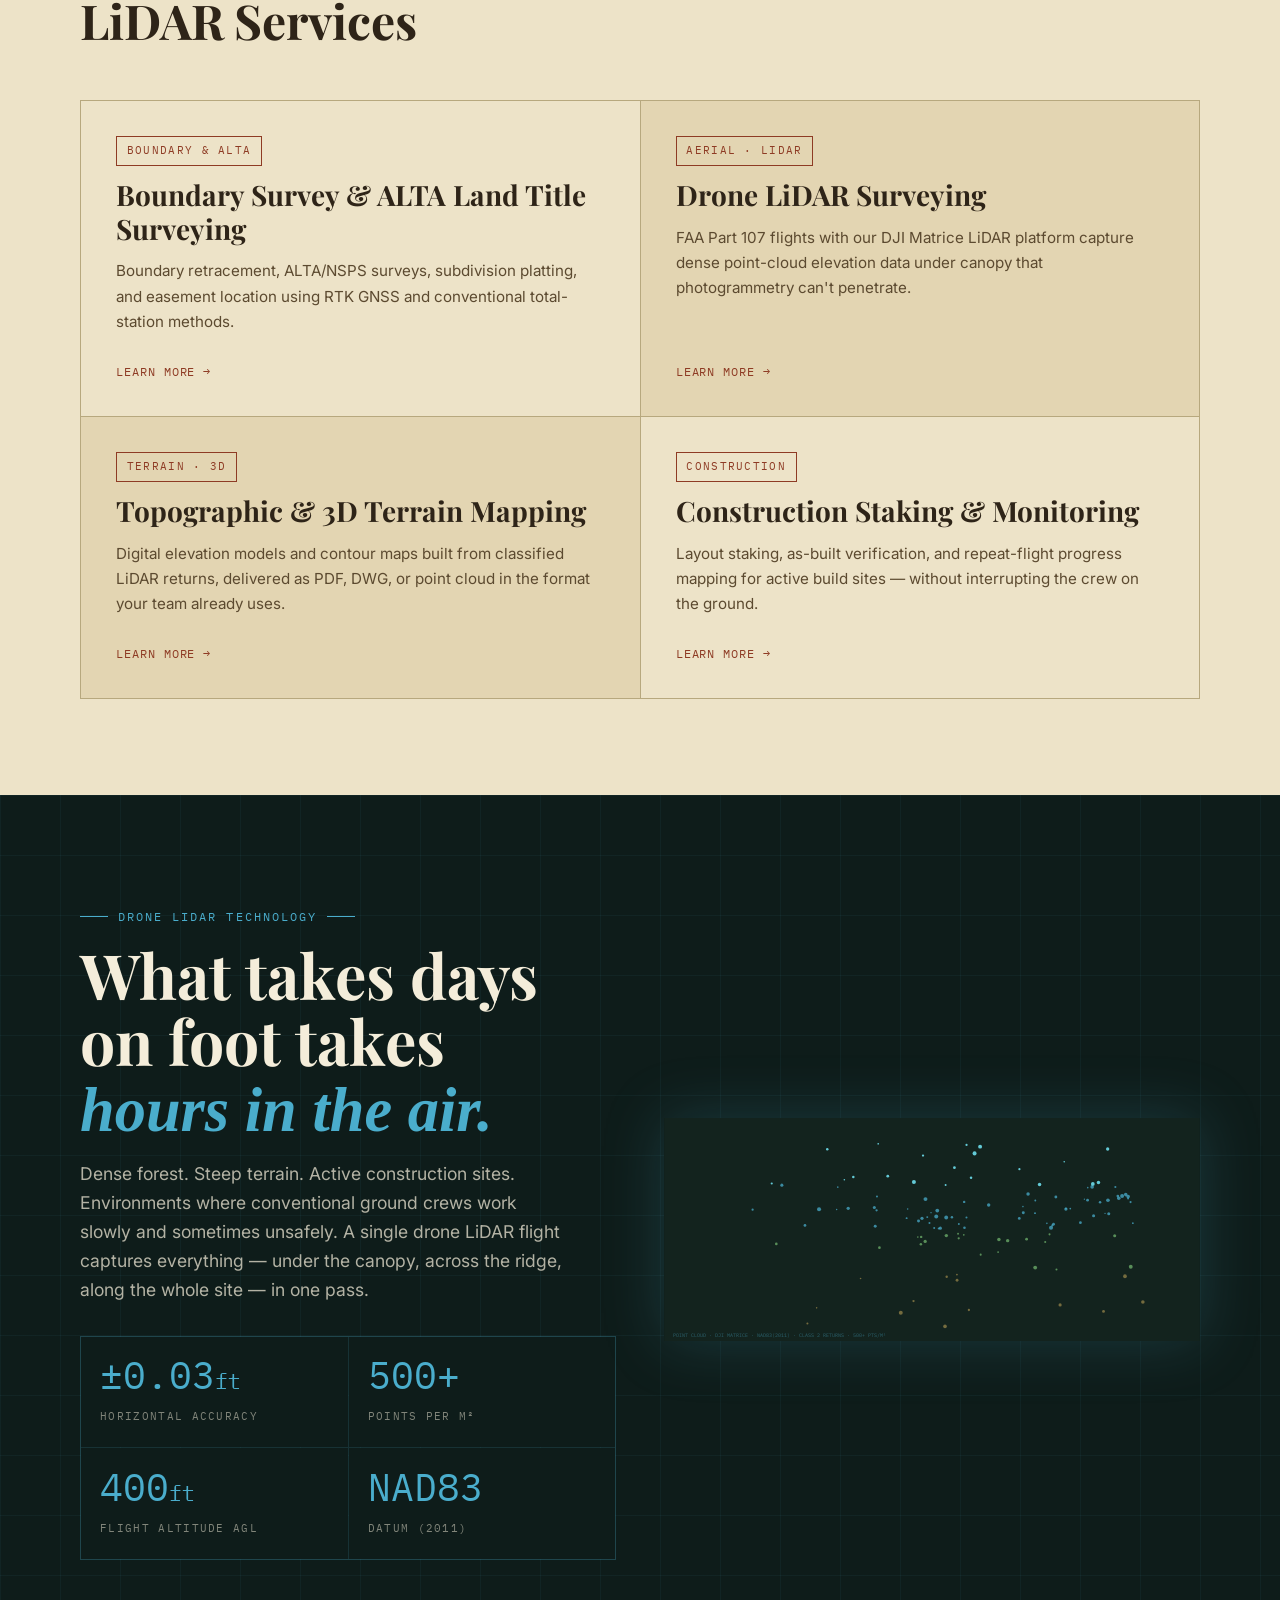
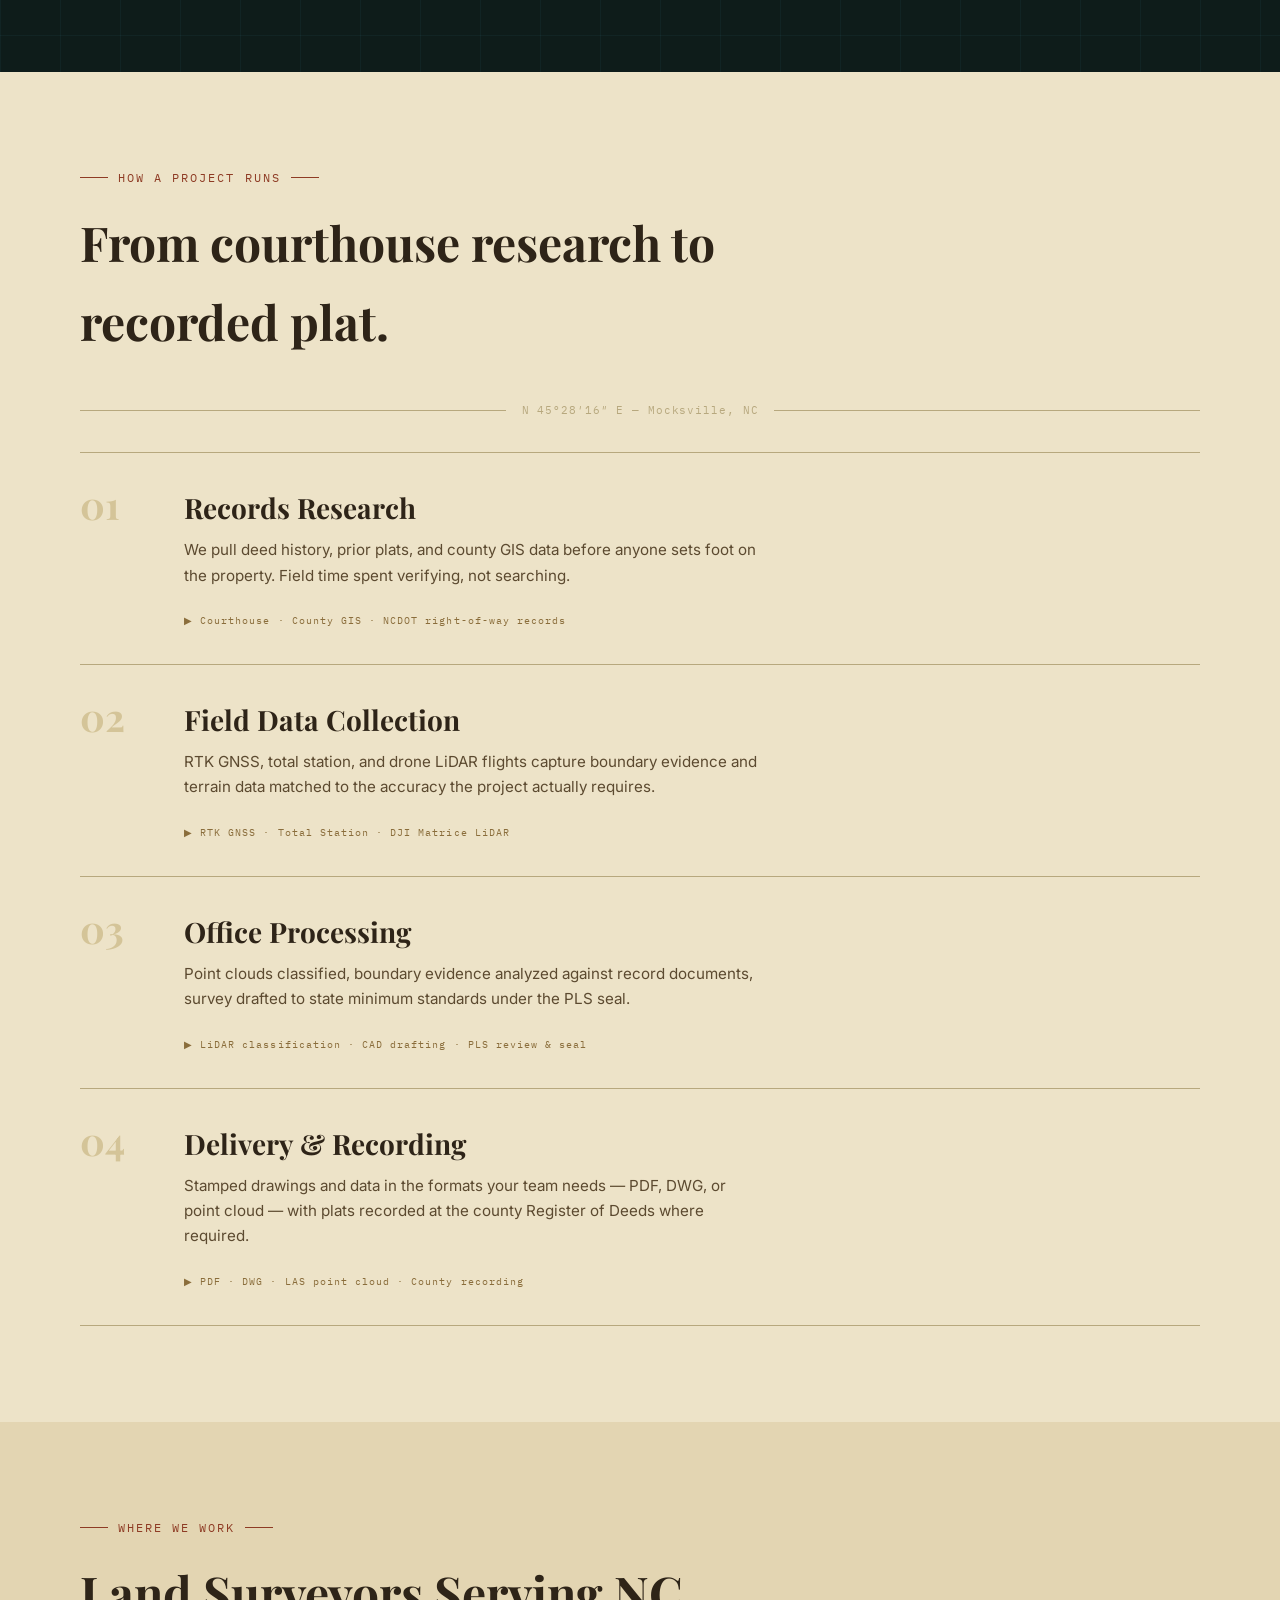
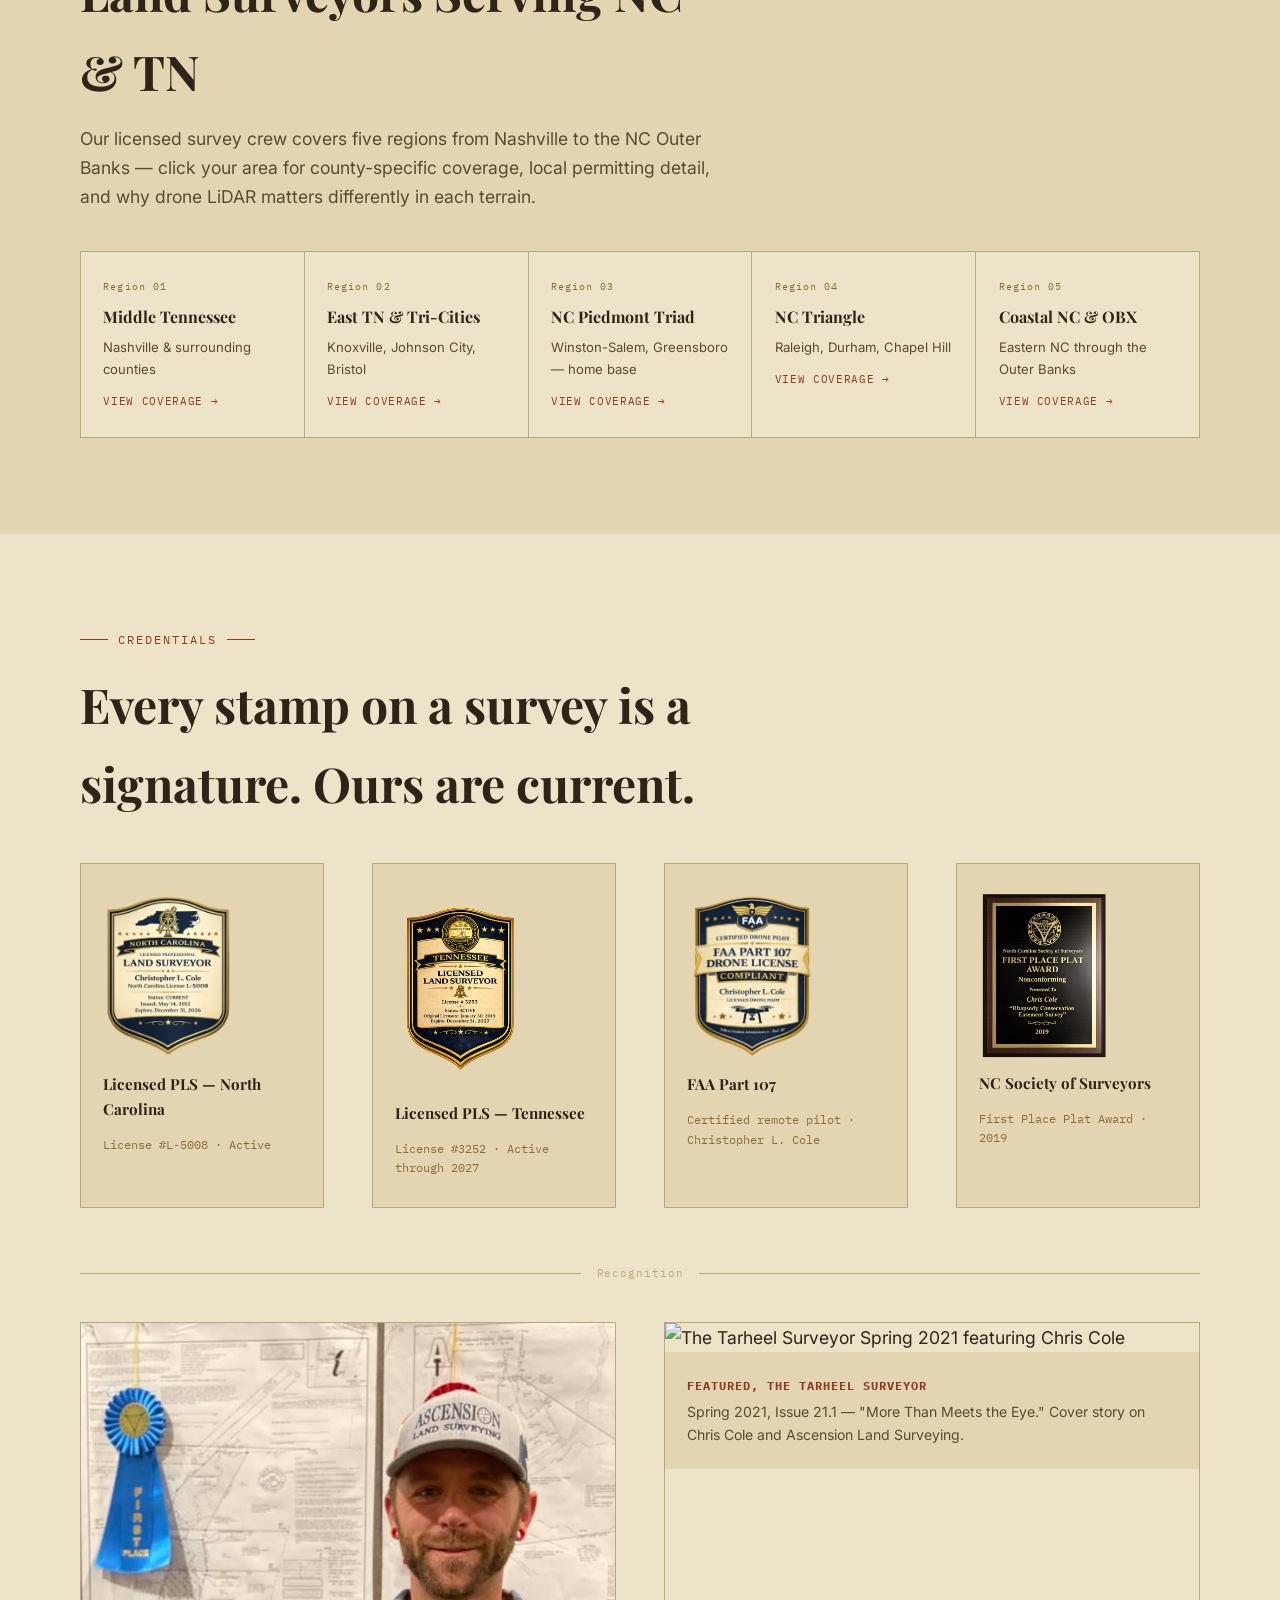
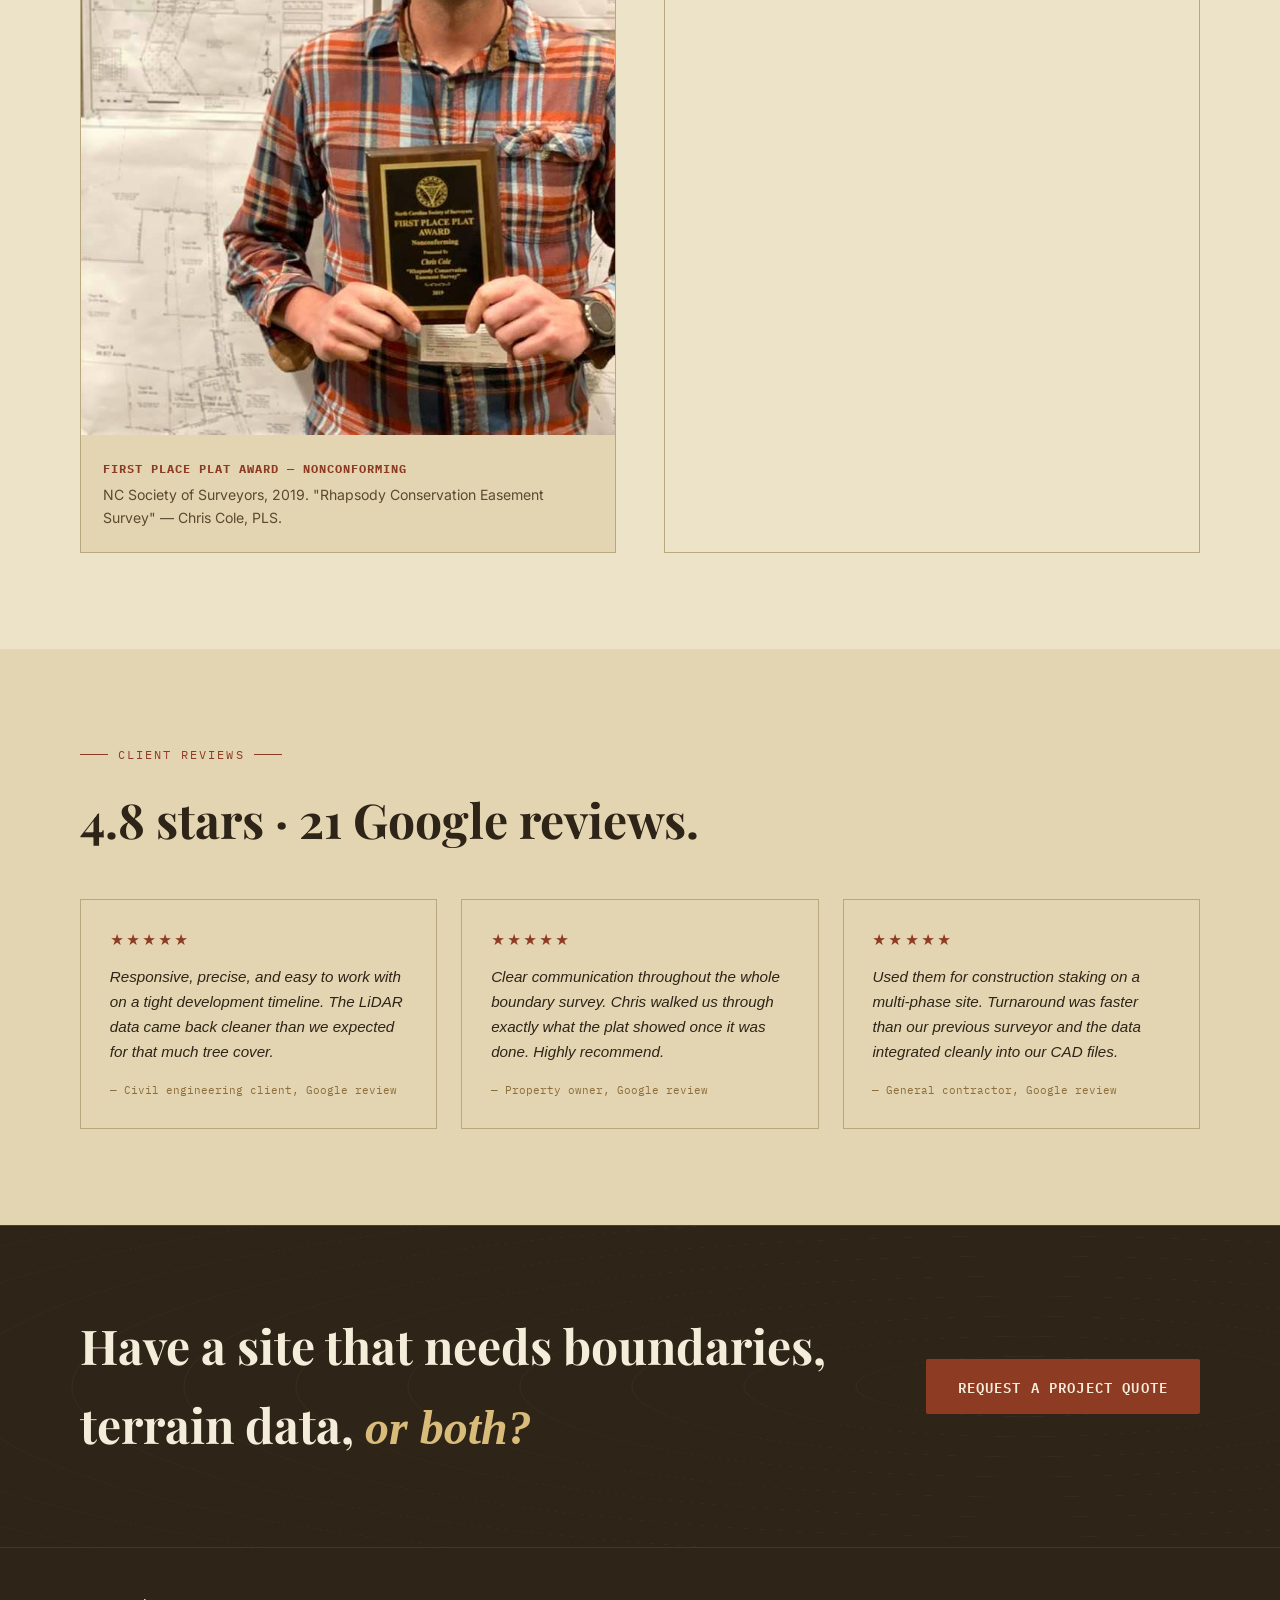
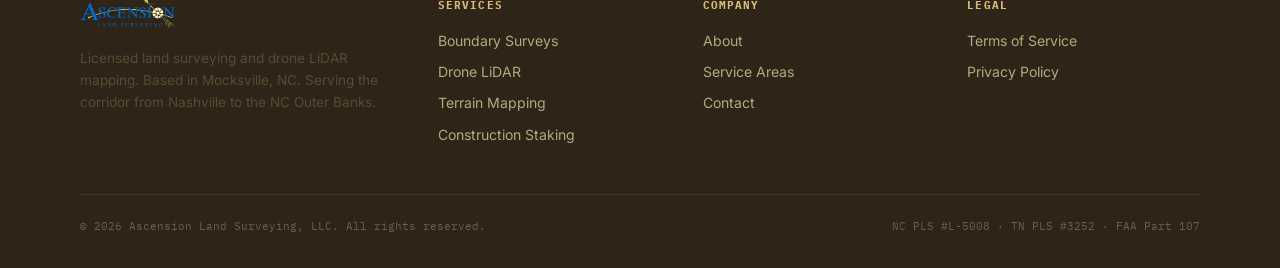
==== commit 179d81eb: "Revise SEO title, meta description, and structured data Updated title and meta description for bette" ====
--- a/index.html
+++ b/index.html
@@ -3,15 +3,87 @@
 <head>
 <meta charset="UTF-8">
 <meta name="viewport" content="width=device-width, initial-scale=1.0">
-<title>Ascension Land Surveying | Licensed Surveying &amp; Drone LiDAR | Nashville to the NC Outer Banks</title>
-<meta name="description" content="Award-winning licensed land surveying and drone LiDAR mapping across the corridor from Nashville, TN to the North Carolina Outer Banks. Boundary surveys, topographic surveys, construction staking.">
+<title>Licensed Land Surveyor in NC &amp; TN | Boundary Survey, ALTA &amp; Drone LiDAR | Ascension Land Surveying</title>
+<meta name="description" content="Licensed land surveyor serving Winston-Salem, Greensboro, Mocksville NC and Knoxville, Nashville TN. Boundary surveys, ALTA surveys, topographic surveys, drone LiDAR mapping &amp; construction staking. NC PLS #L-5008 &middot; TN PLS #3252.">
 <link rel="canonical" href="https://www.ascension-landsurveying.com/">
 <link rel="icon" type="image/png" href="assets/favicon.png">
 <link rel="preconnect" href="https://fonts.googleapis.com">
 <link href="https://fonts.googleapis.com/css2?family=Playfair+Display:ital,wght@0,600;0,700;1,600;1,700&family=Inter:wght@400;500;600&family=IBM+Plex+Mono:wght@400;500;600&display=swap" rel="stylesheet">
 <link rel="stylesheet" href="css/styles.css">
 <script type="application/ld+json">
-{"@context":"https://schema.org","@type":"ProfessionalService","name":"Ascension Land Surveying, LLC","description":"Licensed land surveying and drone LiDAR mapping from Nashville to the NC Outer Banks.","address":{"@type":"PostalAddress","addressLocality":"Mocksville","addressRegion":"NC","addressCountry":"US"},"areaServed":["North Carolina","Tennessee"],"url":"https://www.ascension-landsurveying.com/"}
+{
+  "@context": "https://schema.org",
+  "@type": ["LocalBusiness", "ProfessionalService"],
+  "name": "Ascension Land Surveying, LLC",
+  "description": "Licensed land surveying and drone LiDAR mapping serving North Carolina and Tennessee. Boundary surveys, ALTA/NSPS surveys, topographic surveys, construction staking, and drone LiDAR mapping from Mocksville, NC.",
+  "image": "https://www.ascension-landsurveying.com/assets/logo-wide.png",
+  "address": {
+    "@type": "PostalAddress",
+    "addressLocality": "Mocksville",
+    "addressRegion": "NC",
+    "postalCode": "27028",
+    "addressCountry": "US"
+  },
+  "geo": {
+    "@type": "GeoCoordinates",
+    "latitude": 35.8932,
+    "longitude": -80.5584
+  },
+  "url": "https://www.ascension-landsurveying.com/",
+  "areaServed": [
+    {"@type": "AdministrativeArea", "name": "Davie County, North Carolina"},
+    {"@type": "AdministrativeArea", "name": "Forsyth County, North Carolina"},
+    {"@type": "AdministrativeArea", "name": "Guilford County, North Carolina"},
+    {"@type": "AdministrativeArea", "name": "Yadkin County, North Carolina"},
+    {"@type": "AdministrativeArea", "name": "Rowan County, North Carolina"},
+    {"@type": "AdministrativeArea", "name": "Iredell County, North Carolina"},
+    {"@type": "AdministrativeArea", "name": "Surry County, North Carolina"},
+    {"@type": "AdministrativeArea", "name": "Catawba County, North Carolina"},
+    {"@type": "AdministrativeArea", "name": "Caswell County, North Carolina"},
+    {"@type": "AdministrativeArea", "name": "Wake County, North Carolina"},
+    {"@type": "AdministrativeArea", "name": "Durham County, North Carolina"},
+    {"@type": "AdministrativeArea", "name": "Orange County, North Carolina"},
+    {"@type": "AdministrativeArea", "name": "Dare County, North Carolina"},
+    {"@type": "AdministrativeArea", "name": "Currituck County, North Carolina"},
+    {"@type": "AdministrativeArea", "name": "Davidson County, Tennessee"},
+    {"@type": "AdministrativeArea", "name": "Williamson County, Tennessee"},
+    {"@type": "AdministrativeArea", "name": "Knox County, Tennessee"},
+    {"@type": "AdministrativeArea", "name": "Sullivan County, Tennessee"},
+    {"@type": "AdministrativeArea", "name": "Washington County, Tennessee"},
+    {"@type": "AdministrativeArea", "name": "Carter County, Tennessee"},
+    {"@type": "AdministrativeArea", "name": "Unicoi County, Tennessee"},
+    {"@type": "AdministrativeArea", "name": "Greene County, Tennessee"},
+    {"@type": "AdministrativeArea", "name": "Hawkins County, Tennessee"}
+  ],
+  "aggregateRating": {
+    "@type": "AggregateRating",
+    "ratingValue": "4.8",
+    "reviewCount": "21",
+    "bestRating": "5"
+  },
+  "hasOfferCatalog": {
+    "@type": "OfferCatalog",
+    "name": "Land Surveying Services",
+    "itemListElement": [
+      {"@type": "Offer", "itemOffered": {"@type": "Service", "name": "Boundary Survey", "areaServed": "North Carolina, Tennessee"}},
+      {"@type": "Offer", "itemOffered": {"@type": "Service", "name": "ALTA/NSPS Land Title Survey"}},
+      {"@type": "Offer", "itemOffered": {"@type": "Service", "name": "Drone LiDAR Survey and Aerial Mapping"}},
+      {"@type": "Offer", "itemOffered": {"@type": "Service", "name": "Topographic Survey"}},
+      {"@type": "Offer", "itemOffered": {"@type": "Service", "name": "Construction Staking"}},
+      {"@type": "Offer", "itemOffered": {"@type": "Service", "name": "3D Terrain Modeling and Point Cloud Processing"}},
+      {"@type": "Offer", "itemOffered": {"@type": "Service", "name": "Subdivision Platting"}},
+      {"@type": "Offer", "itemOffered": {"@type": "Service", "name": "Flood Elevation Certificate"}}
+    ]
+  },
+  "founder": {
+    "@type": "Person",
+    "name": "Christopher L. Cole",
+    "jobTitle": "Licensed Professional Land Surveyor"
+  },
+  "award": "NC Society of Surveyors First Place Plat Award 2019",
+  "priceRange": "$$",
+  "knowsAbout": ["Land Surveying", "Boundary Survey", "ALTA Survey", "Drone LiDAR", "Topographic Survey", "Construction Staking", "Point Cloud Processing"]
+}
 </script>
 </head>
 <body>
@@ -51,15 +123,16 @@
     </p>
 
     <h1 data-reveal data-reveal-delay="1">
-      Every boundary<br>
-      has a story.<br>
-      <em>We find it.</em>
+      Licensed Land Surveyors<br>
+      in NC &amp; TN &mdash;<br>
+      <em>we find every boundary.</em>
     </h1>
 
     <p class="hero-sub" data-reveal data-reveal-delay="2">
-      Licensed land surveying and drone LiDAR mapping for engineers, developers,
-      and contractors across the corridor from Nashville, Tennessee
-      to the North Carolina Outer Banks.
+      Professional land surveying services and drone LiDAR mapping for engineers,
+      developers, and contractors. Based in Mocksville, NC, we serve the full corridor
+      from Nashville, Tennessee through Winston-Salem, Greensboro, Raleigh,
+      and east to the North Carolina Outer Banks.
     </p>
 
     <div class="hero-actions" data-reveal data-reveal-delay="3">
@@ -69,16 +142,16 @@
 
     <div class="hero-legend" data-reveal data-reveal-delay="4">
       <div class="legend-item">
-        <strong>Traditional Surveying</strong>
-        Boundary &middot; ALTA &middot; Subdivision
+        <strong>Boundary Survey &amp; ALTA</strong>
+        Licensed NC &amp; TN &middot; Subdivision Platting &middot; Easements
       </div>
       <div class="legend-item">
-        <strong>Drone LiDAR Mapping</strong>
-        DJI Matrice &middot; Survey-grade &plusmn;0.03 ft
+        <strong>Drone LiDAR &amp; Topographic Survey</strong>
+        DJI Matrice &middot; Survey-grade &plusmn;0.03 ft &middot; FAA Part 107
       </div>
       <div class="legend-item">
-        <strong>Two-State Coverage</strong>
-        Nashville &rarr; NC Outer Banks corridor
+        <strong>NC &amp; TN Coverage</strong>
+        Mocksville &middot; Winston-Salem &middot; Greensboro &middot; Knoxville &middot; Nashville
       </div>
     </div>
   </div>
@@ -122,12 +195,12 @@
   <div class="container">
     <div class="section-head" data-reveal>
       <p class="eyebrow">What We Do</p>
-      <h2>Four ways to capture ground truth.</h2>
+      <h2>Land Surveying &amp; Drone LiDAR Services</h2>
     </div>
     <div class="svc-grid">
       <article class="svc-card" data-reveal>
         <span class="svc-symbol">Boundary &amp; ALTA</span>
-        <h3>Traditional Land Surveying</h3>
+        <h3>Boundary Survey &amp; ALTA Land Title Surveying</h3>
         <p>Boundary retracement, ALTA/NSPS surveys, subdivision platting, and easement location using RTK GNSS and conventional total-station methods.</p>
         <a href="services.html#boundary">Learn more &rarr;</a>
       </article>
@@ -371,8 +444,8 @@
   <div class="container">
     <div class="section-head" data-reveal>
       <p class="eyebrow">Where We Work</p>
-      <h2>One corridor, five regions, a growing crew.</h2>
-      <p style="color:var(--sepia-mid); margin-top:0.8rem;">Nashville to the North Carolina Outer Banks &mdash; five real regions with genuine local coverage, not templated pages for every town along the way.</p>
+      <h2>Land Surveyors Serving NC &amp; TN</h2>
+      <p style="color:var(--sepia-mid); margin-top:0.8rem;">Our licensed survey crew covers five regions from Nashville to the NC Outer Banks — click your area for county-specific coverage, local permitting detail, and why drone LiDAR matters differently in each terrain.</p>
     </div>
     <div class="regions-grid">
       <a href="service-area-middle-tennessee.html" class="region-card" data-reveal>
--- a/css/styles.css
+++ b/css/styles.css
@@ -530,7 +530,7 @@
 .recognition-card{
   border: 1px solid var(--rule);
 }
-.recognition-card img{ width: 100%; height: 260px; object-fit: cover; }
+.recognition-card img{ width: 100%; height: auto; display: block; }
 .recognition-text{ padding: 1.4rem; background: var(--parch-dim); }
 .recognition-text h3{ font-family: var(--font-mono); font-size: 0.78rem; letter-spacing: 0.08em; text-transform: uppercase; color: var(--red); margin-bottom: 0.3rem; }
 .recognition-text p{ font-size: 0.88rem; color: var(--sepia-mid); margin: 0; }
